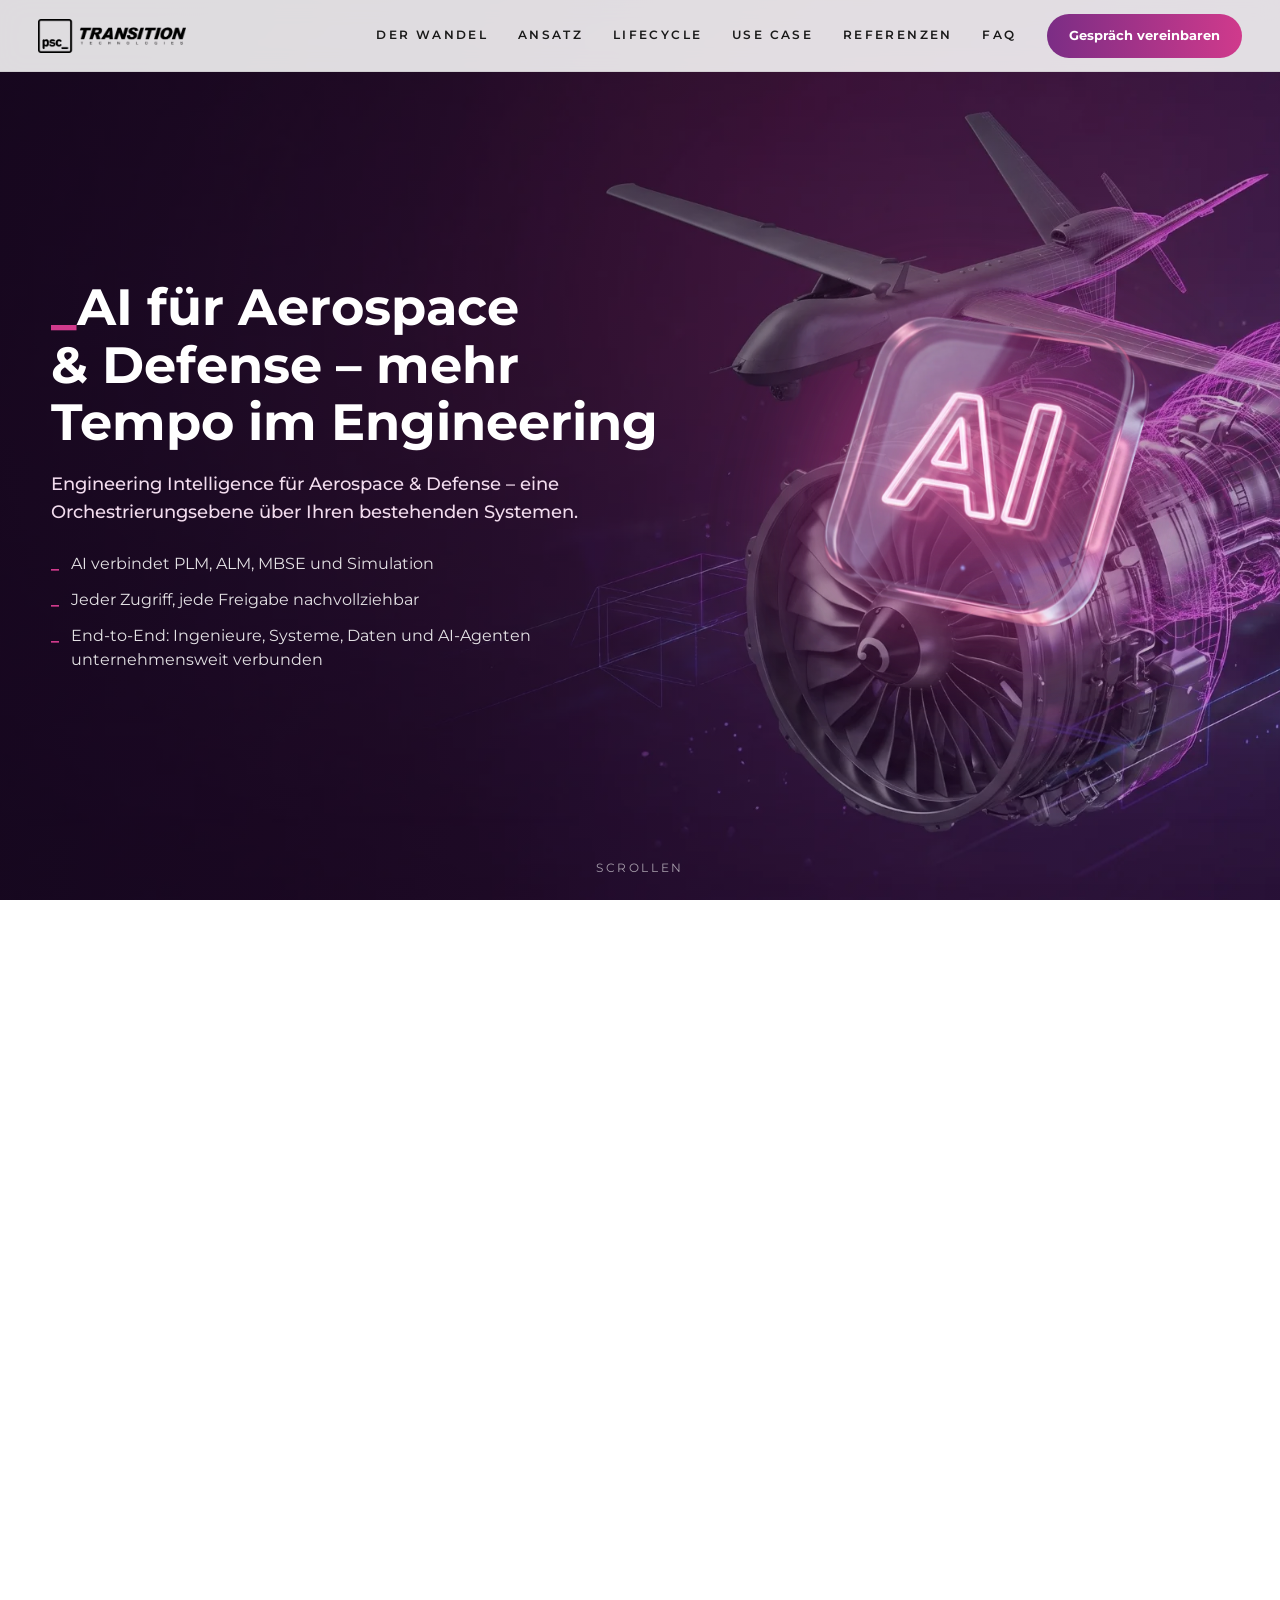
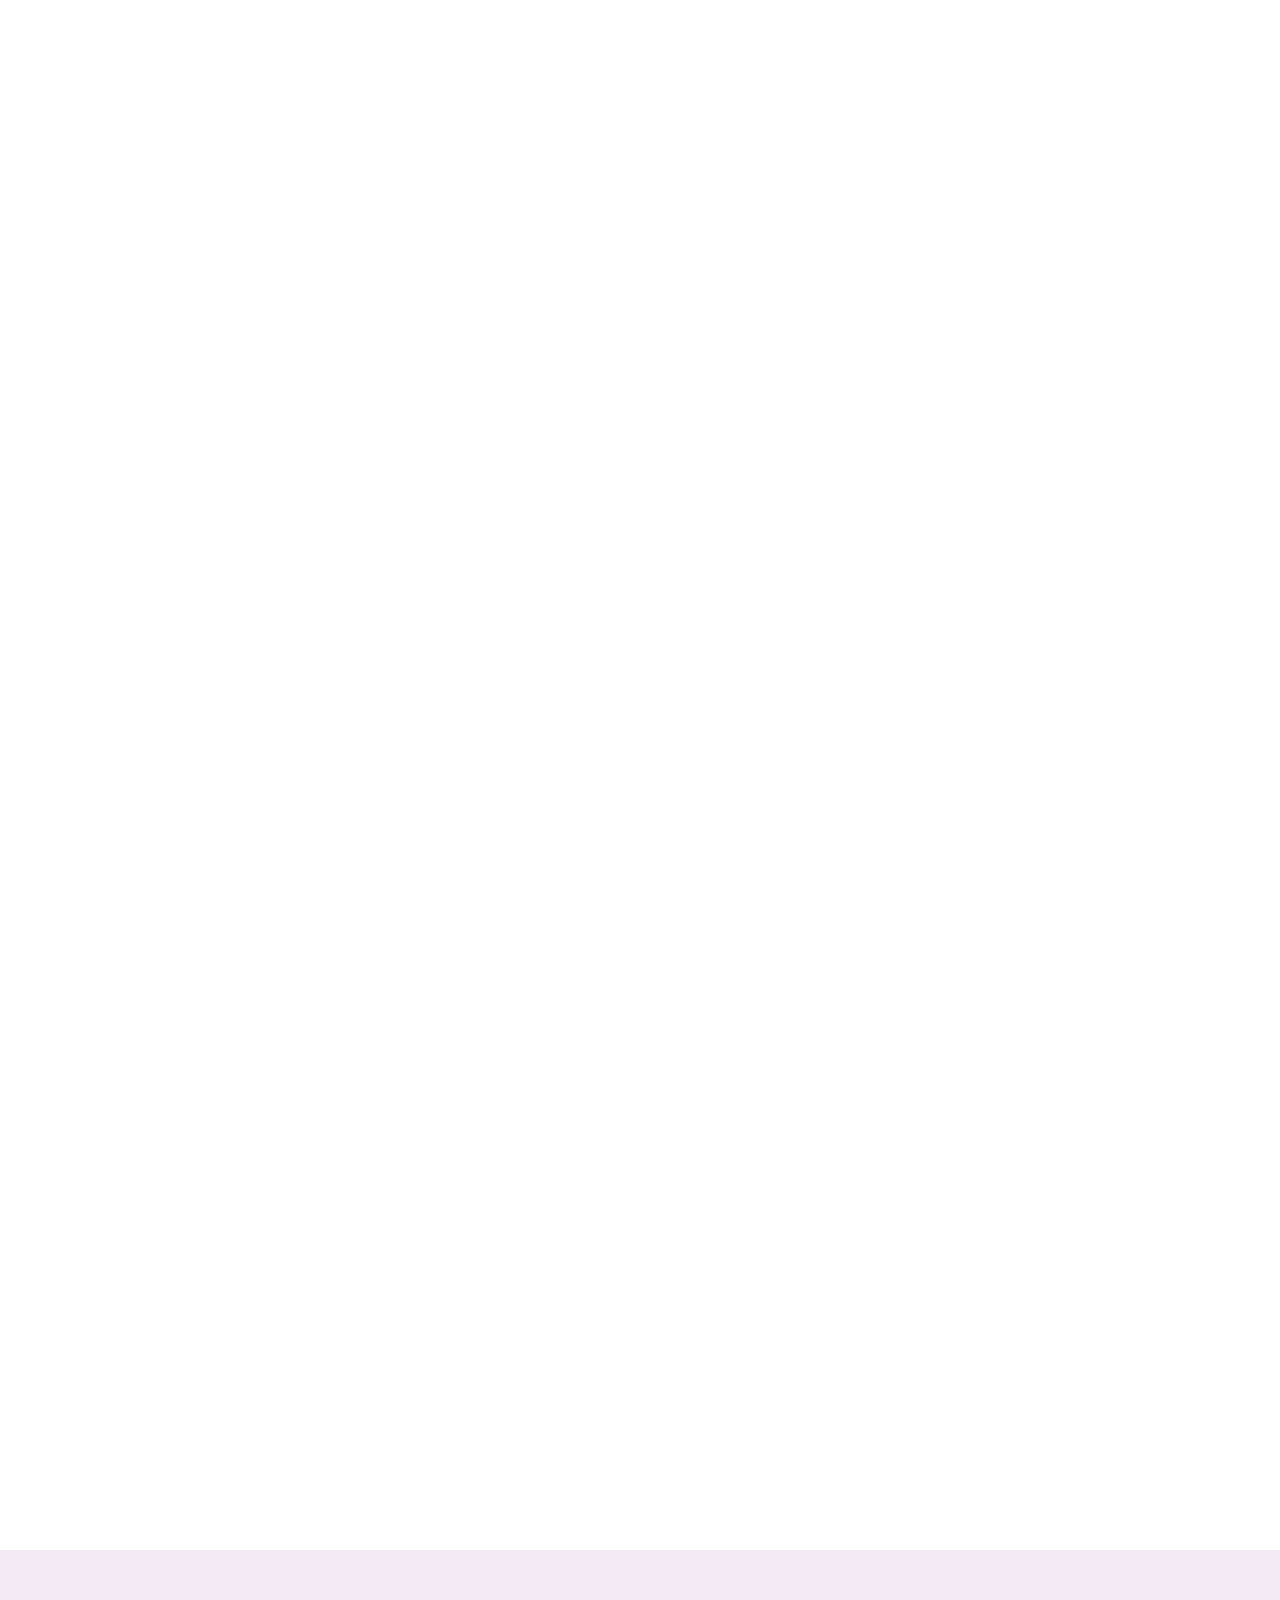
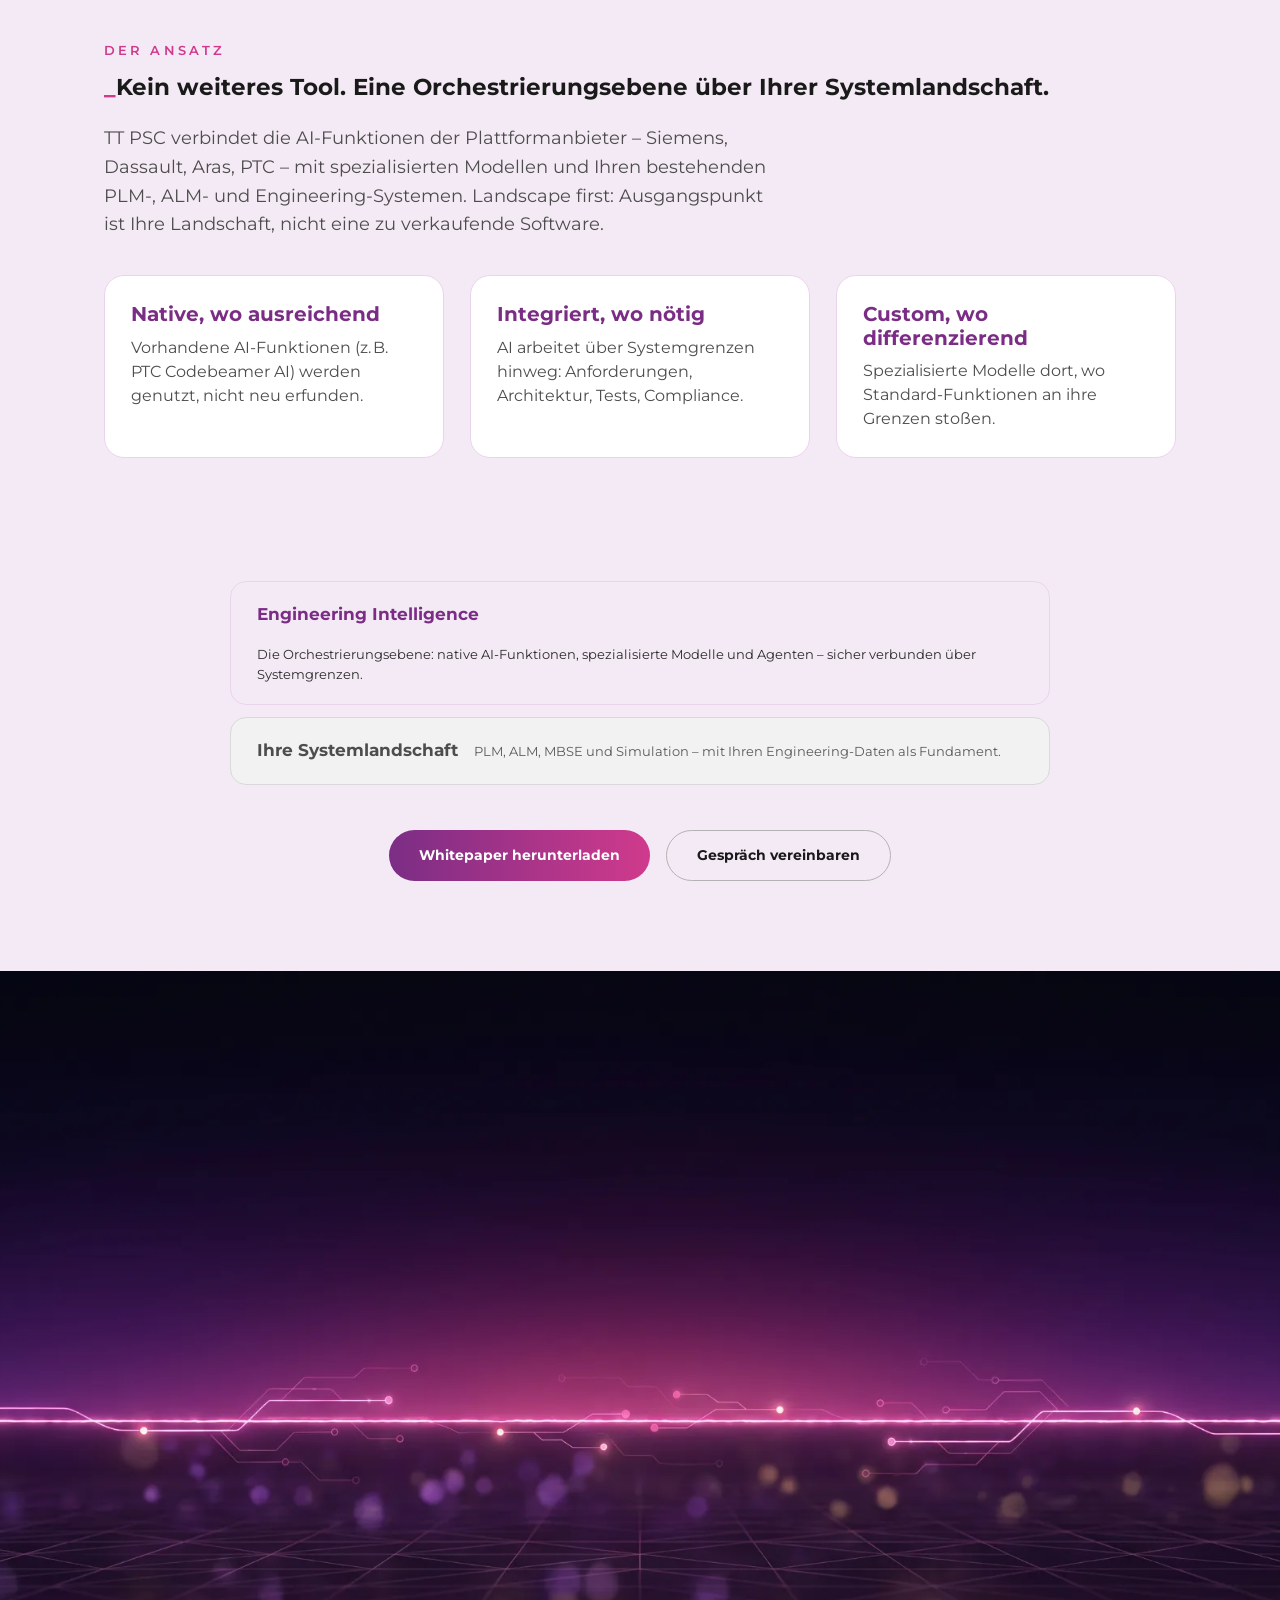
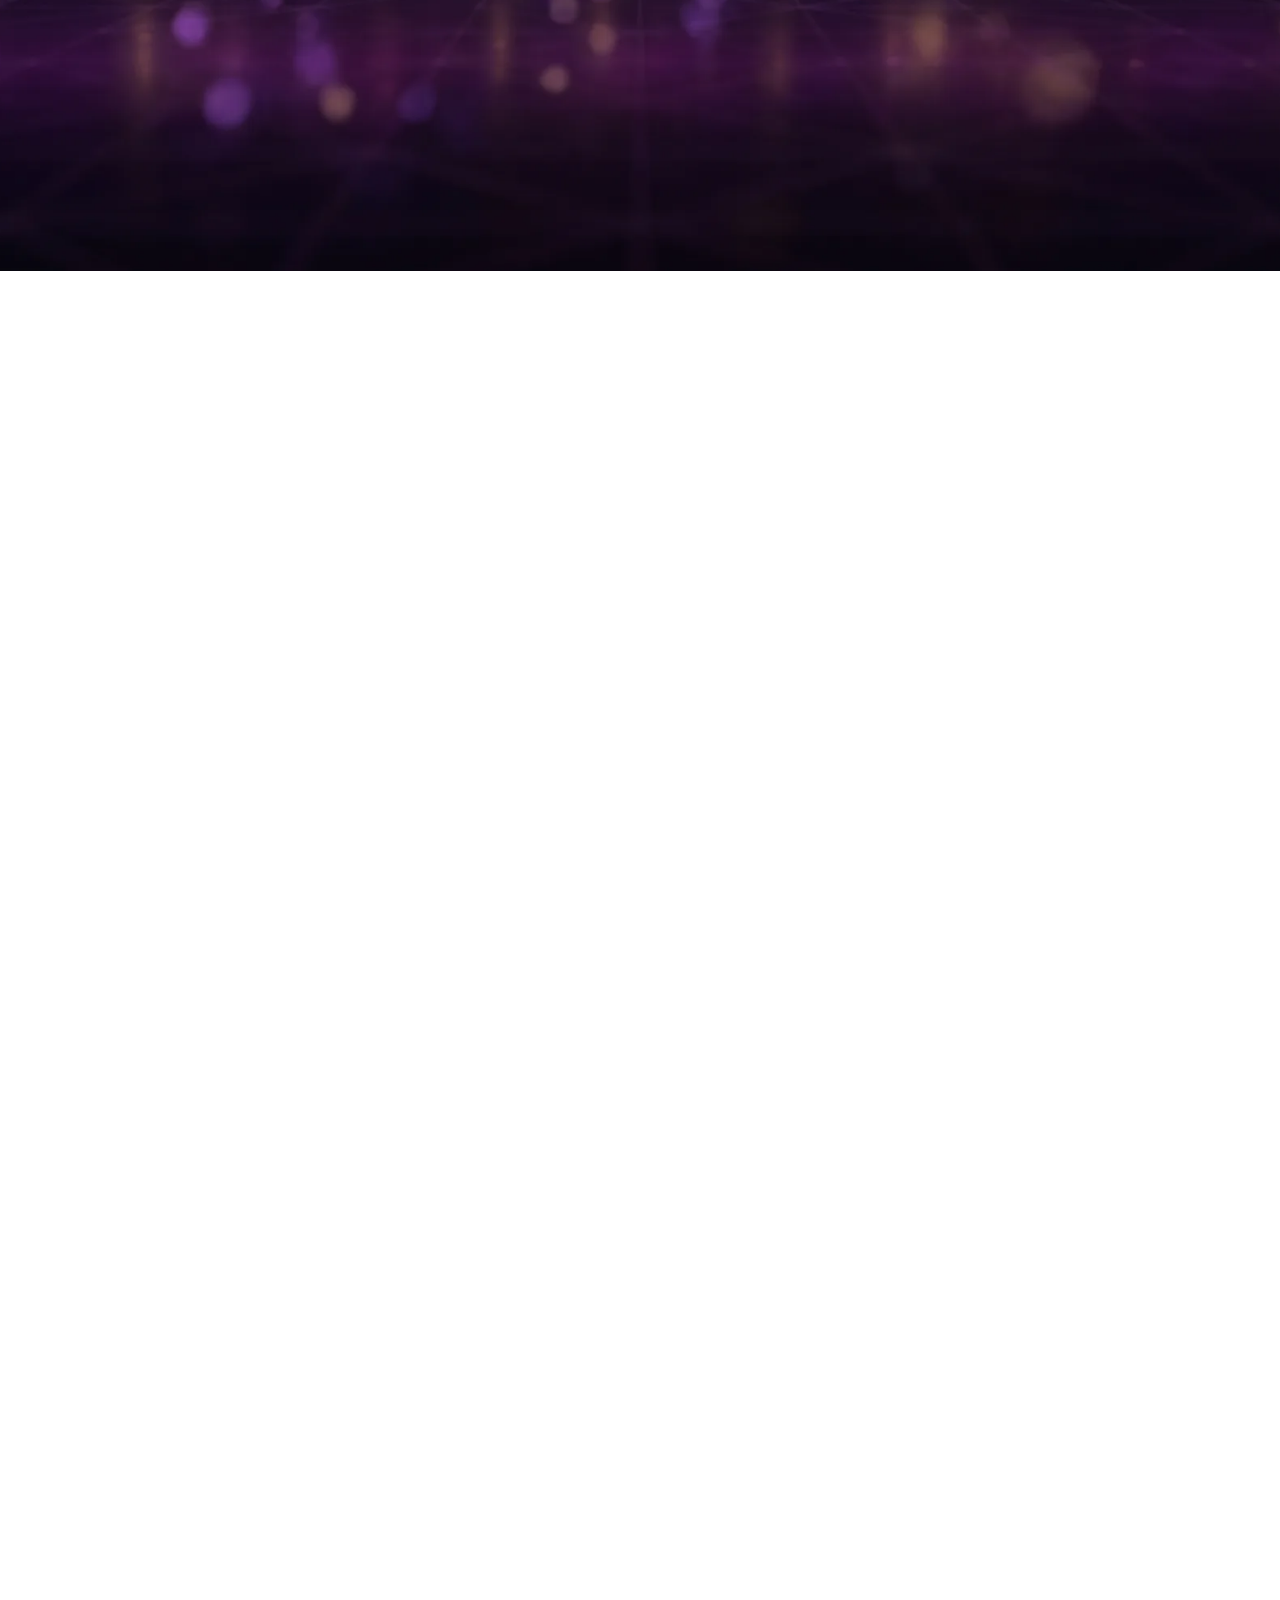
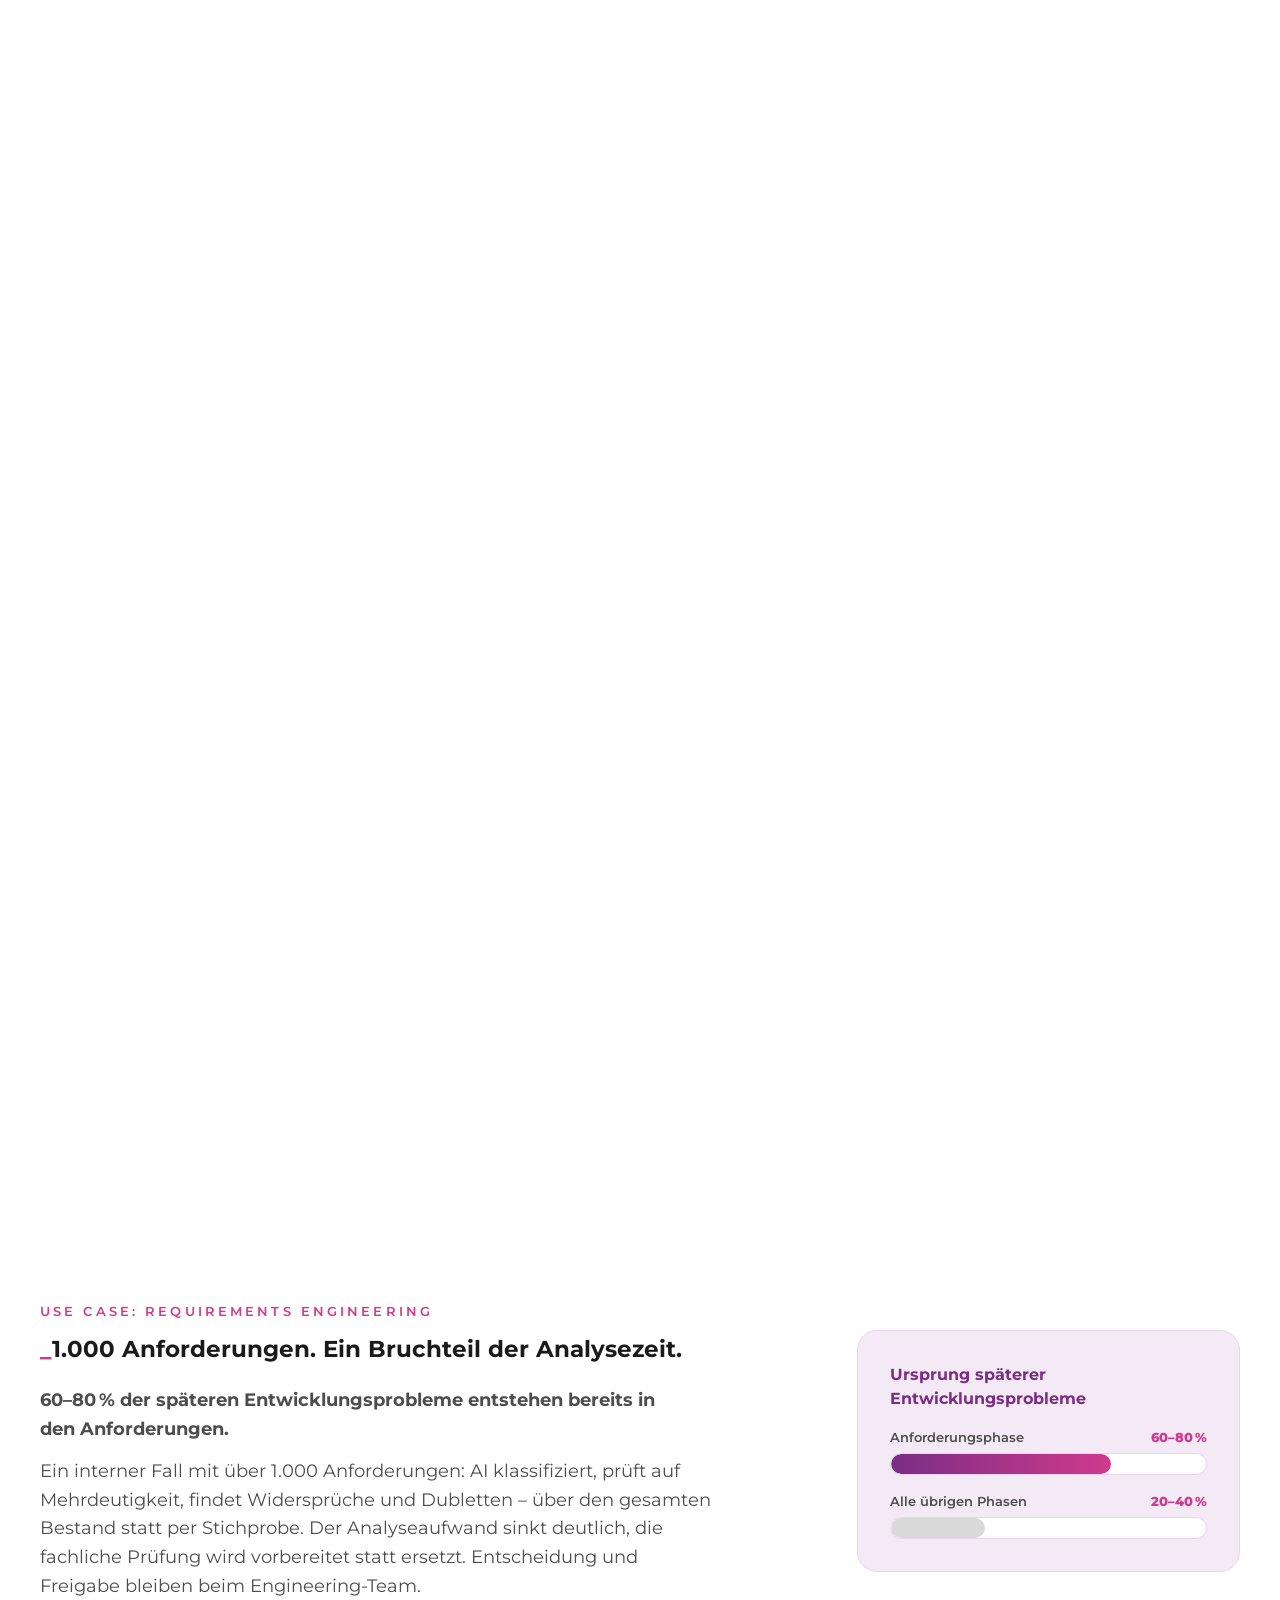
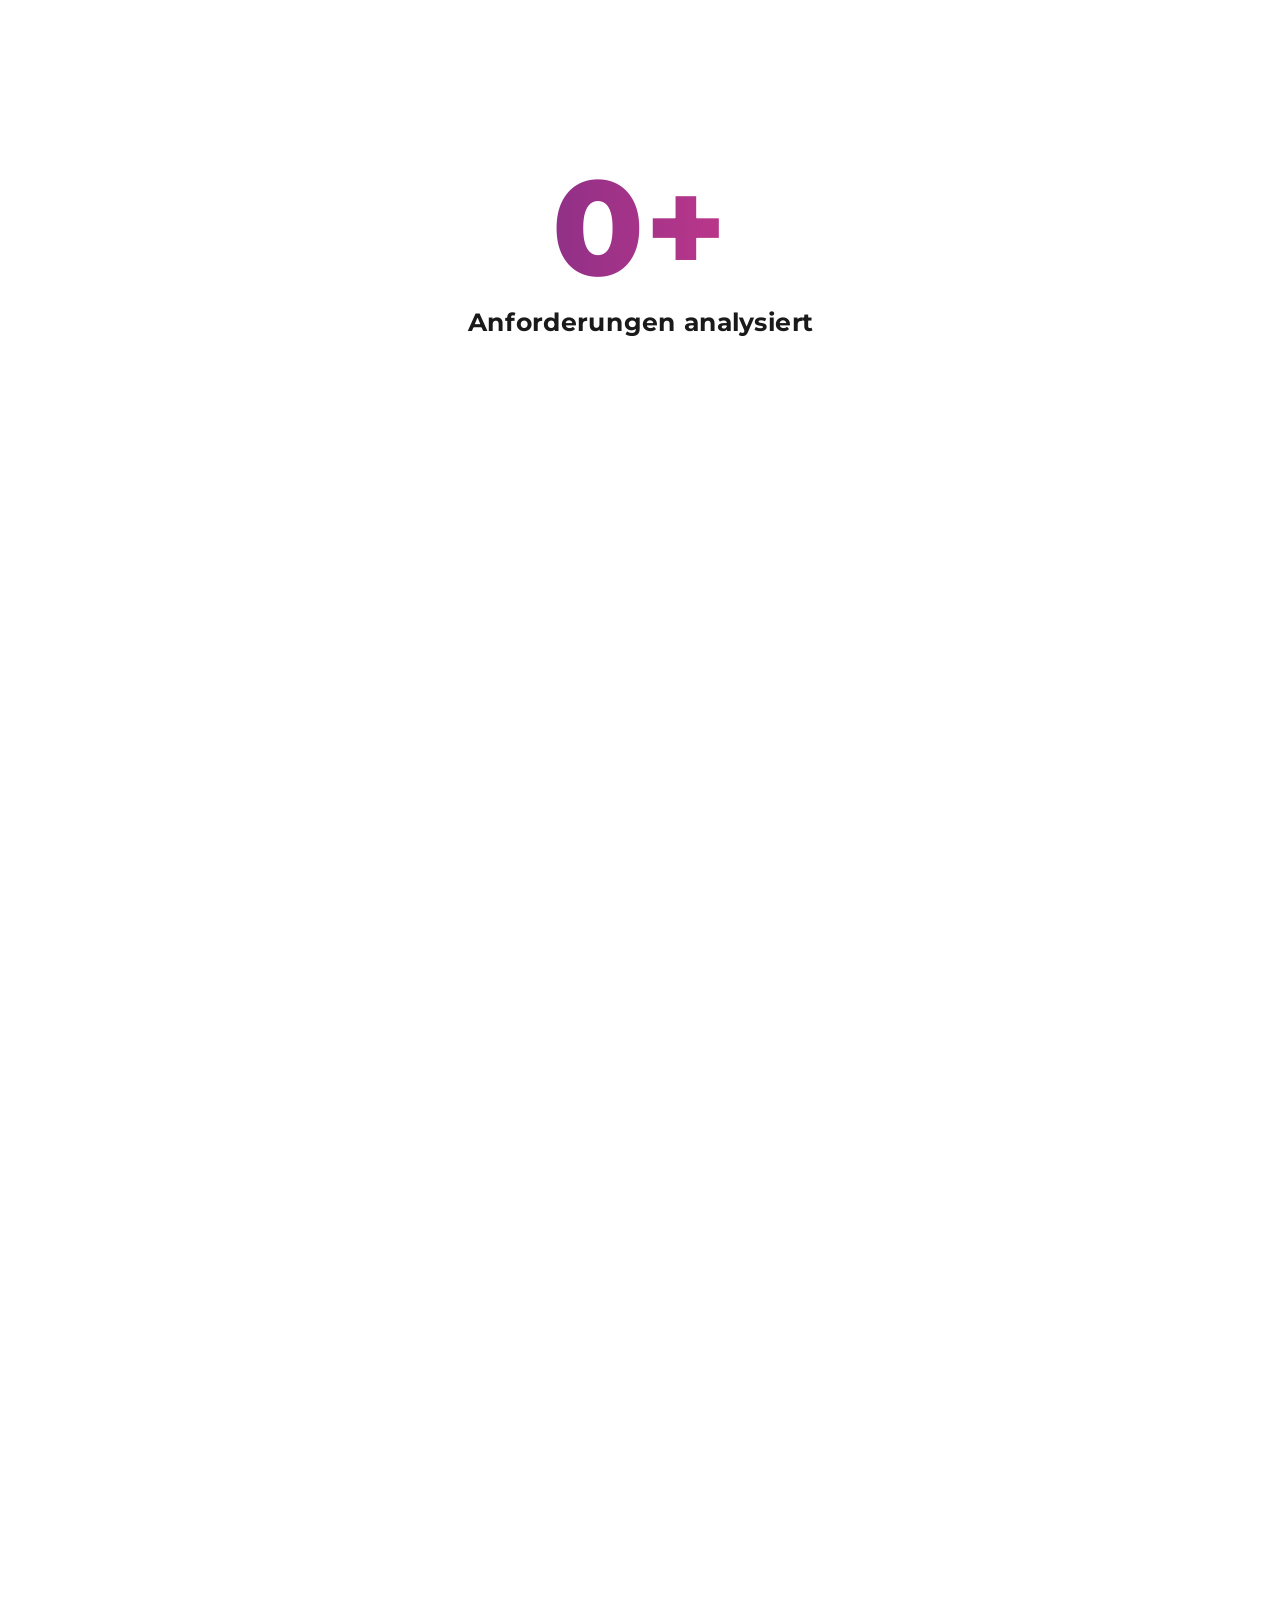
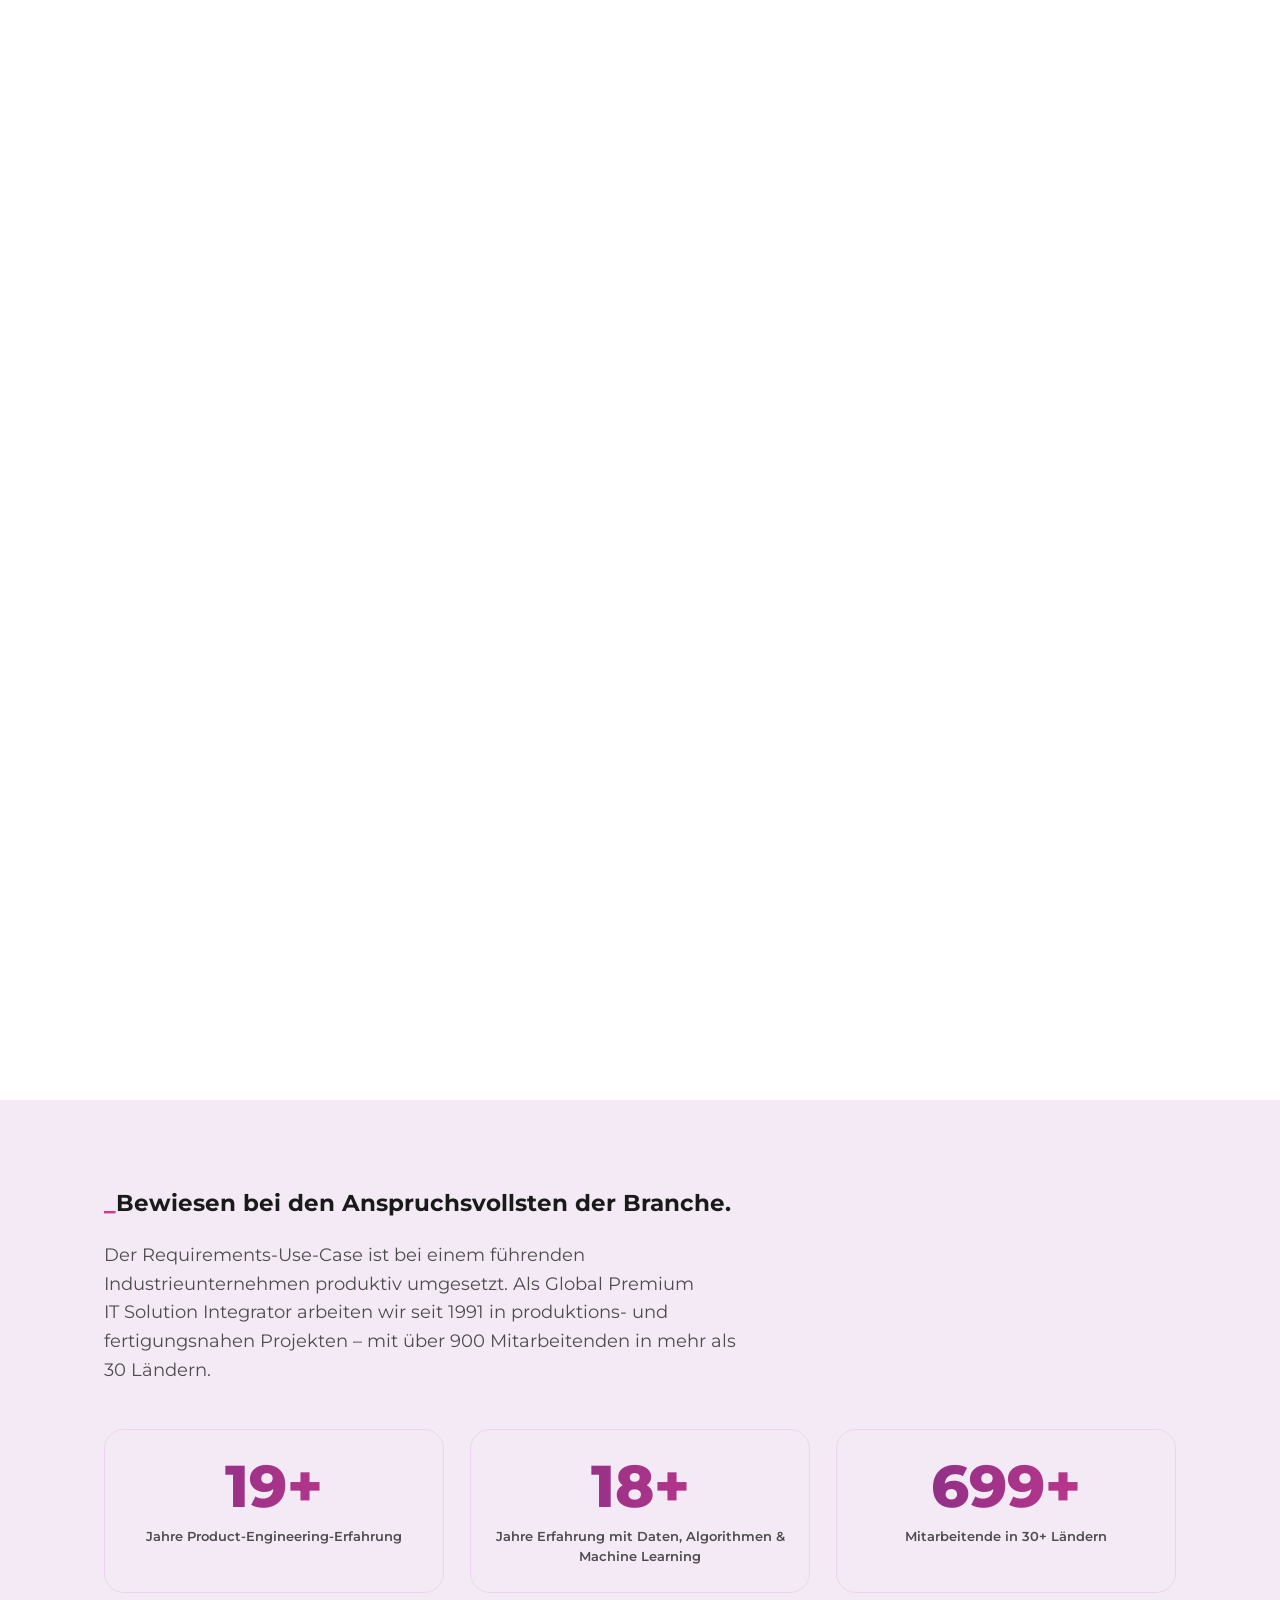
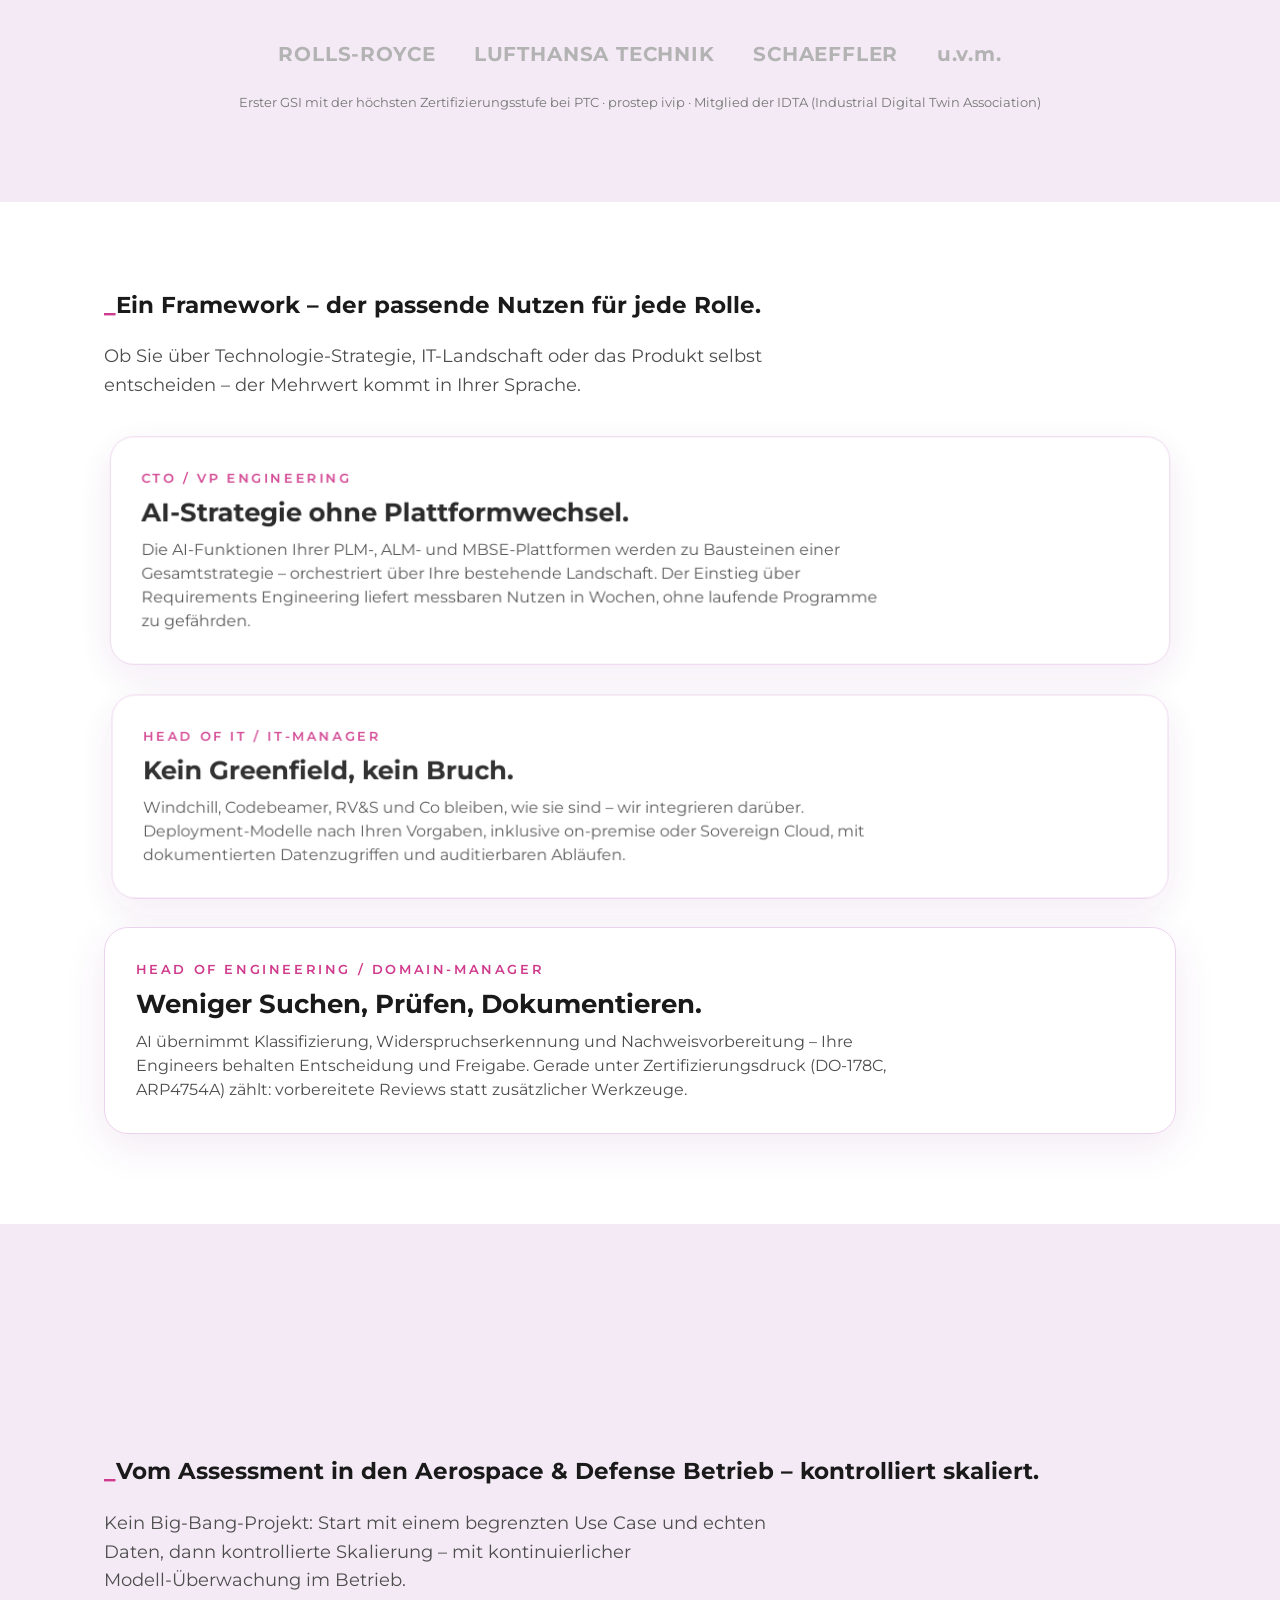
==== index.html @ 9cabf484 "Go-live-Vorbereitung: Rechtstexte, Security-Header, SEO-Meta - Impressum und Datenschutzerklaerung e" ====
<!DOCTYPE html>
<html lang="de">
<head>
<meta charset="UTF-8">
<meta name="viewport" content="width=device-width, initial-scale=1.0">
<link rel="preload" href="assets/hero-bg.webp" as="image" fetchpriority="high">
<link rel="icon" type="image/svg+xml" href="assets/favicon.svg">
<meta property="og:type" content="website">
<meta property="og:title" content="TT PSC — AI in der Produktentwicklung: Aerospace &amp; Defense">
<meta property="og:description" content="AI für Aerospace &amp; Defense – mehr Tempo im Engineering. Eine Orchestrierungsebene über PLM, ALM, MBSE und Simulation – nachvollziehbar, auditierbar, ohne Plattformwechsel.">
<meta property="og:image" content="https://ai-aerospace.teammt.de/assets/hero-bg.webp">
<meta property="og:image:alt" content="AI für Aerospace &amp; Defense – Engineering Intelligence von TT PSC">
<meta property="og:url" content="https://ai-aerospace.teammt.de/">
<meta property="og:site_name" content="TT PSC — Engineering Intelligence">
<meta property="og:locale" content="de_DE">
<meta name="twitter:card" content="summary_large_image">
<meta name="twitter:image" content="https://ai-aerospace.teammt.de/assets/hero-bg.webp">
<title>TT PSC — AI in der Produktentwicklung: Aerospace &amp; Defense</title>
<link rel="canonical" href="https://ai-aerospace.teammt.de/">
<meta name="robots" content="index, follow, max-image-preview:large, max-snippet:-1">
<meta name="theme-color" content="#7B2D85">
<meta name="author" content="Transition Technologies PSC Germany GmbH">
<meta name="description" content="Ihre Plattformen haben AI. Ihr Entwicklungsprozess noch nicht. TT PSC verbindet native AI-Funktionen, spezialisierte Modelle und Ihre bestehenden PLM-, ALM- und Engineering-Systeme zu einem sicheren, nachvollziehbaren Entwicklungsprozess – ohne Plattformwechsel.">
<link rel="preload" href="_ds/tt-psc-design-system-732e489f-d70c-4ef9-aea7-15bab71294e5/assets/fonts/Montserrat-Regular.ttf" as="font" type="font/ttf" crossorigin>
<link rel="preload" href="_ds/tt-psc-design-system-732e489f-d70c-4ef9-aea7-15bab71294e5/assets/fonts/Montserrat-SemiBold.ttf" as="font" type="font/ttf" crossorigin>
<link rel="preload" href="_ds/tt-psc-design-system-732e489f-d70c-4ef9-aea7-15bab71294e5/assets/fonts/Montserrat-Bold.ttf" as="font" type="font/ttf" crossorigin>
<link rel="stylesheet" href="_ds/tt-psc-design-system-732e489f-d70c-4ef9-aea7-15bab71294e5/tokens/fonts.css">
<link rel="stylesheet" href="_ds/tt-psc-design-system-732e489f-d70c-4ef9-aea7-15bab71294e5/tokens/colors.css">
<link rel="stylesheet" href="_ds/tt-psc-design-system-732e489f-d70c-4ef9-aea7-15bab71294e5/tokens/typography.css">
<link rel="stylesheet" href="_ds/tt-psc-design-system-732e489f-d70c-4ef9-aea7-15bab71294e5/tokens/spacing.css">
<link rel="stylesheet" href="css/landing.css">
<script type="application/ld+json">
{"@context":"https://schema.org","@type":"FAQPage","mainEntity":[
{"@type":"Question","name":"Funktioniert Engineering Intelligence auch in gewachsenen A&D-Systemlandschaften mit Windchill, Codebeamer, Teamcenter, DOORS oder RV&S parallel?","acceptedAnswer":{"@type":"Answer","text":"Ja – genau dafür ist der Ansatz gebaut. Landscape first: Wir starten bei Ihrer vorhandenen Landschaft, ohne neuen PLM-Backbone."}},
{"@type":"Question","name":"Wie werden Exportkontrolle, ITAR und Classified Data behandelt?","acceptedAnswer":{"@type":"Answer","text":"Über kontrollierte Deployment-Modelle: On-Premise, Sovereign/Government Cloud und dokumentierte Datenzugriffe – ohne Nutzung öffentlicher LLMs."}},
{"@type":"Question","name":"Ist AI in zertifizierungsrelevanten Prozessen nach DO-178C, ARP4754A oder MIL-STD zulässig?","acceptedAnswer":{"@type":"Answer","text":"AI schlägt vor, erkennt Risiken und bereitet Reviews und Testfälle vor – Freigaben und Verantwortung bleiben beim Engineer, jeder Schritt ist auditierbar."}},
{"@type":"Question","name":"Wir haben bereits Teamcenter Copilot, Codebeamer AI oder 3DEXPERIENCE im Haus – wozu noch TT PSC?","acceptedAnswer":{"@type":"Answer","text":"Diese Funktionen sind wertvolle Bausteine, wirken aber primär innerhalb der jeweiligen Plattform. Wir verbinden sie über Systemgrenzen hinweg zu einem durchgängigen Prozess."}},
{"@type":"Question","name":"Womit starten A&D-Unternehmen typischerweise?","acceptedAnswer":{"@type":"Answer","text":"Mit Requirements Engineering – z. B. der Analyse großer Anforderungsbestände (1.000+) auf Widersprüche, Mehrdeutigkeiten und Lücken, inklusive Vorbereitung von Traceability und Testfällen nach DO-178C-Logik."}},
{"@type":"Question","name":"Ersetzt AI unsere Systems Engineers und Requirements Engineers?","acceptedAnswer":{"@type":"Answer","text":"Nein – in sicherheitskritischer Entwicklung bleibt jede Freigabe beim verantwortlichen Engineer. AI übernimmt Suchen, Prüfen, Verlinken und Dokumentieren – das ist auch Voraussetzung für Auditierbarkeit."}}]}
</script>
</head>
<body>
<header class="site-header">
<div class="inner">
<a class="logo" href="#hero" aria-label="TT PSC – Startseite"><img src="assets/ttpsc-logo-black.webp" alt="TT PSC – Transition Technologies"></a>
<nav class="site-nav" aria-label="Hauptnavigation">
<a href="#wandel">Der Wandel</a>
<a href="#framework">Ansatz</a>
<a href="#lifecycle">Lifecycle</a>
<a href="#usecase">Use Case</a>
<a href="#proof">Referenzen</a>
<a href="#faq">FAQ</a>
</nav>
<a class="pill pill-a" href="#kontakt" data-cursor="Termin">Gespräch vereinbaren</a>
</div>
</header>
<button class="skip-intro" type="button">Intro überspringen</button>

<div class="hero-wrap" id="hero" data-screen-label="S1 Hero">
<section class="hero-stage" aria-label="Hero">
<div class="hero-bg"></div>
<div class="hero-inner">
<div class="hero-copy">
<h1 class="hero-in"><span class="usc">_</span>AI für Aerospace &amp; Defense – mehr Tempo im Engineering</h1>
<p class="sub hero-in">Engineering Intelligence für Aerospace &amp; Defense – eine Orchestrierungsebene über Ihren bestehenden Systemen.</p>
<ul class="hero-points">
<li class="hero-in">AI verbindet PLM, ALM, MBSE und Simulation</li>
<li class="hero-in">Jeder Zugriff, jede Freigabe nachvollziehbar</li>
<li class="hero-in">End-to-End: Ingenieure, Systeme, Daten und AI-Agenten unternehmensweit verbunden</li>
</ul>
</div>
<div class="hero-badge-zone"><div class="hero-badge"><img src="assets/ai-badge.webp" alt="KI-Badge des TT PSC KI Frameworks"></div></div>
</div>
<div class="hero-scrollhint">Scrollen</div>
</section>
</div>

<div class="s2-wrap" id="wandel" data-screen-label="S2 Der Wandel">
<section class="s2-stage" aria-label="Der Wandel">
<div class="wrap" data-scrub-inner>
<div class="s2-head">
<h2 data-reveal><span class="usc">_</span>Aerospace &amp; Defense: Intelligente Tools brauchen einen intelligenten Gesamtprozess.</h2>
<p class="lead" data-reveal data-reveal-delay="120">Produkte in Aerospace &amp; Defense arbeiten an der Komplexitätsgrenze – und jede Plattform bekommt eigene AI-Funktionen. Was fehlt, ist nicht mehr AI in einzelnen Tools, sondern ein Prozess, in dem diese Fähigkeiten über Systemgrenzen hinweg zusammenwirken.</p>
</div>
<div class="s2-cols">
<div class="s2-col">
<h3 class="s2-colhead today">Heute</h3>
<div class="s2-cell prob"><strong>Komplexitätsgrenze</strong> Millionen Anforderungen, Software-Artefakte und Compliance-Nachweise – verteilt über Dutzende Systeme.</div>
<div class="s2-cell prob"><strong>Das AI-Paradox</strong> Jede Plattform bekommt eigene AI-Funktionen: Die Tools werden intelligenter, der Gesamtprozess nicht.</div>
<div class="s2-cell prob"><strong>Fachkräftemangel</strong> Pensionierungswellen – Expertenwissen verschwindet aus der Organisation.</div>
<div class="s2-cell prob"><strong>Zertifizierungsdruck</strong> DO-178C, ARP4754A, MIL-STD: Jede Änderung erzeugt Nachweisaufwand.</div>
</div>
<div class="s2-col">
<h3 class="s2-colhead after">Engineering mit AI</h3>
<div class="s2-cell sol"><strong>Eine Orchestrierungsebene</strong> Über PLM, ALM, MBSE, Simulation und Dokumentation – kein weiteres Tool.</div>
<div class="s2-cell sol"><strong>AI über Systemgrenzen</strong> Anforderungen ↔ Architektur ↔ Tests ↔ Compliance – durchgängig verbunden.</div>
<div class="s2-cell sol"><strong>Governed AI</strong> Jeder Datenzugriff, jede Modellversion, jede Freigabe nachvollziehbar.</div>
<div class="s2-cell sol"><strong>Engineers entscheiden</strong> AI bereitet vor, prüft, verlinkt und dokumentiert.</div>
</div>
</div>
<div class="s2-bannerwrap"><div class="s2-banner">AI für die gesamte Engineering-Landschaft in Aerospace &amp; Defense. Nicht nur für eine einzelne Plattform.</div></div>
</div>
</section>
</div>

<section class="sec sec-tint" id="framework" data-screen-label="S3 Framework">
<div class="wrap">
<p class="kicker" data-reveal>Der Ansatz</p>
<h2 data-reveal><span class="usc">_</span>Kein weiteres Tool. Eine Orchestrierungsebene über Ihrer Systemlandschaft.</h2>
<p class="lead" data-reveal data-reveal-delay="120">TT PSC verbindet die AI-Funktionen der Plattformanbieter – Siemens, Dassault, Aras, PTC – mit spezialisierten Modellen und Ihren bestehenden PLM-, ALM- und Engineering-Systemen. Landscape first: Ausgangspunkt ist Ihre Landschaft, nicht eine zu verkaufende Software.</p>
<div class="principles">
<div class="p-card" data-reveal data-reveal-delay="120"><h3>Native, wo ausreichend</h3><p>Vorhandene AI-Funktionen (z. B. PTC Codebeamer AI) werden genutzt, nicht neu erfunden.</p></div>
<div class="p-card" data-reveal data-reveal-delay="240"><h3>Integriert, wo nötig</h3><p>AI arbeitet über Systemgrenzen hinweg: Anforderungen, Architektur, Tests, Compliance.</p></div>
<div class="p-card" data-reveal data-reveal-delay="360"><h3>Custom, wo differenzierend</h3><p>Spezialisierte Modelle dort, wo Standard-Funktionen an ihre Grenzen stoßen.</p></div>
</div>
<div class="arch">
<div class="arch-layer arch-1" data-reveal data-reveal-delay="300"><strong>Human Experts</strong><span>Engineers prüfen, entscheiden und geben frei – jede Freigabe bleibt beim Menschen.</span></div>
<div class="arch-layer arch-2" data-reveal data-reveal-delay="150"><strong>Engineering Intelligence</strong><span>Die Orchestrierungsebene: native AI-Funktionen, spezialisierte Modelle und Agenten – sicher verbunden über Systemgrenzen.</span></div>
<div class="arch-layer arch-3" data-reveal><strong>Ihre Systemlandschaft</strong><span>PLM, ALM, MBSE und Simulation – mit Ihren Engineering-Daten als Fundament.</span></div>
</div>
<div class="s3-cta" data-reveal><a class="pill pill-a" href="#kontakt" data-cursor="Download">Whitepaper herunterladen</a><a class="pill pill-b" href="#kontakt" data-cursor="Termin">Gespräch vereinbaren</a></div>
</div>
</section>

<div class="s4-wrap" id="lifecycle" data-screen-label="S4 Lebenszyklus">
<section class="s4-stage" aria-label="Der Lebenszyklus im Detail">
<div class="s4-intro" data-scrub-inner>
<div class="s4-intro-box">
<h2 data-reveal><span class="usc">_</span>Ein AI-gestützter Digital Thread über den gesamten Lebenszyklus.</h2>
<p class="lead" data-reveal data-reveal-delay="120">Von Requirements über Systems Engineering, Design und Simulation bis Manufacturing und Service: AI wirkt in jeder Phase. Links bleibt der Mensch in der Entscheidung, rechts bleibt Ihre bestehende Systemlandschaft angebunden.</p>
</div>
</div>
<div class="s4-track" data-scrub-inner>
<div class="scene scene-humans">
<div class="scene-grid">
<div class="scene-img"><img src="assets/human-experts.webp" alt="Human Experts – Illustration eines Menschen, umgeben von Strategie-, Urteils-, Ideen-, Herz- und Schutz-Symbolen"></div>
<div>
<h3>Menschliche Experten</h3>
<p class="scenesub">Jede Freigabe bleibt beim Menschen.</p>
<ul class="s4-list">
<li>Entscheidungen und Freigaben bleiben beim Engineer</li>
<li>AI bereitet vor, prüft, verlinkt, dokumentiert</li>
<li>Weniger Such-, Prüf- und Dokumentationsaufwand</li>
<li>Fachliche Verantwortung bleibt unverändert</li>
<li>Auditierbare Entscheidungswege</li>
</ul>
</div>
</div>
</div>
<div class="scene scene-circle">
<div class="scene-grid" style="grid-template-columns:1fr;justify-items:center;text-align:center">
<div class="scenehead">
<h3>AI integriert in den Produktlebenszyklus</h3>
<p class="scenesub">Angetrieben von Produktdaten – befeuert durch AI.</p>
</div>
<div class="s4-circle">
<img src="assets/lifecycle-kreis.webp" alt="Lifecycle-Kreis mit sechs Phasen und KI-Gehirn im Zentrum">
<span class="phase-chip" style="--a:0deg">Requirements</span>
<span class="phase-chip" style="--a:60deg">Systems Engineering</span>
<span class="phase-chip" style="--a:120deg">Design</span>
<span class="phase-chip" style="--a:180deg">Simulation</span>
<span class="phase-chip" style="--a:240deg">Fertigung</span>
<span class="phase-chip" style="--a:300deg">Service</span>
<span class="dock dock-tl"><b>Requirements:</b> Qualitätsbewertung, Widerspruchserkennung, Klassifizierung</span>
<span class="dock dock-tr"><b>Systems Engineering:</b> Impact-Analysen, Traceability-Vorschläge</span>
<span class="dock dock-ml"><b>Design:</b> Wissenszugriff, semantische Suche über Bestandsdaten</span>
<span class="dock dock-mr"><b>Simulation &amp; Test:</b> Testfall-Vorbereitung, Abdeckungslücken erkennen</span>
<span class="dock dock-bl"><b>Fertigung:</b> Work Instructions, Klassifizierung</span>
<span class="dock dock-br"><b>Service &amp; MRO:</b> Wissensassistenten auf realen Engineering-Daten</span>
</div>
</div>
</div>
<div class="scene scene-eco">
<div class="scene-grid">
<div>
<h3>Vernetztes Ökosystem</h3>
<p class="scenesub">Die Orchestrierungsebene: native AI-Funktionen, spezialisierte Modelle und Ihre Systeme – sicher verbunden über Systemgrenzen.</p>
<div class="eco-chips">
<span>Native AI-Funktionen</span><span>Spezialisierte Modelle</span><span>PLM</span><span>ALM</span><span>MBSE</span><span>Simulation</span>
</div>
</div>
<div class="scene-img"><img src="assets/ecosystem.webp" alt="Vernetztes Ökosystem – sechs verbundene Kacheln mit Symbolen für Sicherheit, Anforderungen, Daten und Systeme"></div>
</div>
</div>
</div>
<div class="s4-final" data-scrub-inner><p>Der Wert entsteht nicht in einer Phase – sondern in den Verbindungen dazwischen.</p></div>
</section>
</div>

<div id="usecase" data-screen-label="S5 Use Case">
<div class="s5-head wrap">
<div class="s5-headgrid">
<div class="s5-headcopy">
<p class="kicker" data-reveal>Use Case: Requirements Engineering</p>
<h2 data-reveal><span class="usc">_</span>1.000 Anforderungen. Ein Bruchteil der Analysezeit.</h2>
<p class="lead" data-reveal data-reveal-delay="120"><strong>60–80 % der späteren Entwicklungsprobleme entstehen bereits in den Anforderungen.</strong></p>
<p class="lead" data-reveal data-reveal-delay="240" style="margin-top:14px">Ein interner Fall mit über 1.000 Anforderungen: AI klassifiziert, prüft auf Mehrdeutigkeit, findet Widersprüche und Dubletten – über den gesamten Bestand statt per Stichprobe. Der Analyseaufwand sinkt deutlich, die fachliche Prüfung wird vorbereitet statt ersetzt. Entscheidung und Freigabe bleiben beim Engineering-Team.</p>
</div>
<div class="s5-chart" data-reveal data-reveal-delay="200">
<p class="chart-title">Ursprung späterer Entwicklungsprobleme</p>
<div class="ucbar"><div class="lblrow"><span>Anforderungsphase</span><span class="bval">60–80 %</span></div><div class="btrack"><div class="fill" data-w="70%"></div></div></div>
<div class="ucbar"><div class="lblrow"><span>Alle übrigen Phasen</span><span class="bval">20–40 %</span></div><div class="btrack"><div class="fill f2" data-w="30%"></div></div></div>
</div>
</div>
</div>
<div class="s5-wrap">
<section class="s5-stage" aria-label="Vorher / Nachher" data-scrub-inner>
<div class="s5-grid">
<div class="uc-box before">
<h3>Vorher – manuell</h3>
<ol>
<li>Anforderungen aus Dokumenten und Systemen zusammentragen</li>
<li>Manuelles Lesen, Klassifizieren und Bewerten</li>
<li>Widersprüche und Dubletten per Stichprobe suchen</li>
<li>Review-Schleifen über Teams und Tools hinweg</li>
<li>Nachweise manuell dokumentieren</li>
</ol>
</div>
<div class="kpi"><div class="num">1.000+</div><div class="lbl">Anforderungen analysiert</div></div>
<div class="uc-box after">
<h3>Nachher – AI-gestützt</h3>
<ol>
<li>AI klassifiziert und bewertet Qualität – Mehrdeutigkeit, Vollständigkeit</li>
<li>AI findet Widersprüche und Dubletten über den gesamten Bestand</li>
<li>AI bereitet die fachliche Prüfung vor – verlinkt und dokumentiert</li>
<li>Engineering-Team prüft, entscheidet und gibt frei</li>
</ol>
</div>
</div>
<div class="s5-data"><p>Aus dem internen Fall: 1.000+ Anforderungen analysiert · bis zu 70 % weniger manueller Review-Aufwand · 100 % der Freigaben beim Menschen.</p></div>
</section>
</div>
</div>

<section class="sec sec-tint" id="proof" data-screen-label="S6 Proof und Trust">
<div class="wrap">
<h2 data-reveal><span class="usc">_</span>Bewiesen bei den Anspruchsvollsten der Branche.</h2>
<p class="lead" data-reveal data-reveal-delay="120">Der Requirements-Use-Case ist bei einem führenden Industrieunternehmen produktiv umgesetzt. Als Global Premium IT Solution Integrator arbeiten wir seit 1991 in produktions- und fertigungsnahen Projekten – mit über 900 Mitarbeitenden in mehr als 30 Ländern.</p>
<div class="counters">
<div class="counter" data-reveal data-reveal-delay="120"><div class="val" data-count="20" data-start="0">20+</div><div class="cap">Jahre Product-Engineering-Erfahrung</div></div>
<div class="counter" data-reveal data-reveal-delay="240"><div class="val" data-count="20" data-start="150">20+</div><div class="cap">Jahre Erfahrung mit Daten, Algorithmen &amp; Machine Learning</div></div>
<div class="counter" data-reveal data-reveal-delay="360"><div class="val" data-count="900" data-start="300">900+</div><div class="cap">Mitarbeitende in 30+ Ländern</div></div>
</div>
<div class="logo-row" data-reveal><span>ROLLS-ROYCE</span><span>LUFTHANSA TECHNIK</span><span>SCHAEFFLER</span><span>u.v.m.</span></div>
<p class="assoc" data-reveal data-reveal-delay="120">Erster GSI mit der höchsten Zertifizierungsstufe bei PTC · prostep ivip · Mitglied der IDTA (Industrial Digital Twin Association)</p>
</div>
</section>

<section class="sec" id="rollen" data-screen-label="S7 Nutzen nach Rolle">
<div class="wrap">
<h2 data-reveal><span class="usc">_</span>Ein Framework – der passende Nutzen für jede Rolle.</h2>
<p class="lead" data-reveal data-reveal-delay="120">Ob Sie über Technologie-Strategie, IT-Landschaft oder das Produkt selbst entscheiden – der Mehrwert kommt in Ihrer Sprache.</p>
<div class="role-stack">
<article class="role-card" data-reveal>
<p class="role">CTO / VP Engineering</p>
<h3>AI-Strategie ohne Plattformwechsel.</h3>
<p>Die AI-Funktionen Ihrer PLM-, ALM- und MBSE-Plattformen werden zu Bausteinen einer Gesamtstrategie – orchestriert über Ihre bestehende Landschaft. Der Einstieg über Requirements Engineering liefert messbaren Nutzen in Wochen, ohne laufende Programme zu gefährden.</p>
</article>
<article class="role-card" data-reveal>
<p class="role">Head of IT / IT-Manager</p>
<h3>Kein Greenfield, kein Bruch.</h3>
<p>Windchill, Codebeamer, RV&amp;S und Co bleiben, wie sie sind – wir integrieren darüber. Deployment-Modelle nach Ihren Vorgaben, inklusive on-premise oder Sovereign Cloud, mit dokumentierten Datenzugriffen und auditierbaren Abläufen.</p>
</article>
<article class="role-card" data-reveal>
<p class="role">Head of Engineering / Domain-Manager</p>
<h3>Weniger Suchen, Prüfen, Dokumentieren.</h3>
<p>AI übernimmt Klassifizierung, Widerspruchserkennung und Nachweisvorbereitung – Ihre Engineers behalten Entscheidung und Freigabe. Gerade unter Zertifizierungsdruck (DO-178C, ARP4754A) zählt: vorbereitete Reviews statt zusätzlicher Werkzeuge.</p>
</article>
</div>
</div>
</section>

<div class="s8-wrap" id="weg" data-screen-label="S8 Der Weg">
<section class="sec sec-tint s8-stage" aria-label="Der Weg">
<div class="wrap">
<h2 data-reveal><span class="usc">_</span>Vom Assessment in den Aerospace &amp; Defense Betrieb – kontrolliert skaliert.</h2>
<p class="lead" data-reveal data-reveal-delay="120">Kein Big-Bang-Projekt: Start mit einem begrenzten Use Case und echten Daten, dann kontrollierte Skalierung – mit kontinuierlicher Modell-Überwachung im Betrieb.</p>
<div class="roadmap">
<div class="rm-track">
<svg viewBox="0 0 1200 60" aria-hidden="true" preserveAspectRatio="none">
<defs><linearGradient id="rm-grad" x1="0" y1="0" x2="1" y2="0"><stop offset="0" stop-color="#7B2D85"></stop><stop offset="1" stop-color="#D03A8C"></stop></linearGradient></defs>
<path id="rm-line" d="M 20 30 H 1180" stroke="#B23689" stroke-width="4" fill="none" stroke-linecap="round"></path>
<circle cx="120" cy="30" r="10" fill="#7B2D85"></circle><circle cx="320" cy="30" r="10" fill="#8A2F87"></circle><circle cx="520" cy="30" r="10" fill="#993389"></circle><circle cx="720" cy="30" r="10" fill="#A8358A"></circle><circle cx="920" cy="30" r="10" fill="#BE388B"></circle><circle cx="1120" cy="30" r="10" fill="#D03A8C"></circle>
</svg>
<div class="steps">
<div class="step"><div class="no">01</div><h3>Assessment</h3><p>Systemlandschaft, Datenqualität und AI-Reifegrad bewerten.</p></div>
<div class="step"><div class="no">02</div><h3>Use-Case-Auswahl</h3><p>Begrenzter Use Case mit echten Daten und messbarem Nutzen.</p></div>
<div class="step"><div class="no">03</div><h3>Proof of Value</h3><p>Validierung am realen Fall – bevor skaliert wird.</p></div>
<div class="step"><div class="no">04</div><h3>Integration</h3><p>Anbindung an PLM, ALM und Engineering-Systeme – kontrolliert und auditierbar.</p></div>
<div class="step"><div class="no">05</div><h3>Governance</h3><p>Datenzugriffe, Modellversionen und Freigaben nachvollziehbar geregelt.</p></div>
<div class="step"><div class="no">06</div><h3>Betrieb</h3><p>Kontinuierliche Modell-Überwachung: Multi-Model, Modellwechsel, Token-Kontrolle.</p></div>
</div>
</div>
</div>
</div>
</section>
</div>

<section class="sec" id="massarbeit" data-screen-label="S9 Differenzierung">
<div class="wrap">
<h2 data-reveal><span class="usc">_</span>Warum TT PSC: der Engineering AI Integrator für Aerospace &amp; Defense.</h2>
<p class="lead" data-reveal data-reveal-delay="120">Wir treten nicht mit „der besseren AI“ an. Unsere Aufgabe ist, dass die AI-Funktionen der Plattformanbieter in der Aerospace-&amp;-Defense-Produktentwicklung gemeinsam mit Ihren Daten, Prozessen und Systemen funktionieren – nachvollziehbar, auditierbar und ohne Plattformwechsel. Vom Requirements Engineering bis zur Zertifizierung nach DO-178C und ARP4754A.</p>
<div class="skills">
<div class="skill" data-reveal><h3>Vendor-übergreifend, mit PTC-Tiefe</h3><p>Erster GSI mit der höchsten Zertifizierungsstufe bei PTC. Siemens, Dassault und Aras sind integrierbare Bausteine – nicht Gegner.</p></div>
<div class="skill" data-reveal data-reveal-delay="120"><h3>20 Jahre Prozesserfahrung in PLM-Implementierung &amp; -Anpassung</h3><p>Wer AI sinnvoll in bestehende Prozesse und Tools einbinden will, muss beide verstanden haben – diese Basis bringen wir aus über zwei Jahrzehnten PLM-Projekten mit.</p></div>
<div class="skill" data-reveal data-reveal-delay="240"><h3>AI- &amp; Datenkompetenz inhouse</h3><p>Eigene AI- und Data-Science-Teams in der TT-PSC-Gruppe – von der Modellauswahl bis zum laufenden Betrieb, ohne externe Abhängigkeiten.</p></div>
<div class="skill" data-reveal data-reveal-delay="360"><h3>A&amp;D-taugliche Governance</h3><p>Exportkontrolle, ITAR, Datenresidenz und Auditierbarkeit – Betrieb auf Wunsch on-premise oder in einer Sovereign Cloud.</p></div>
</div>
<div class="diff-note" data-reveal><p><strong>Kernbotschaft:</strong> „Die Plattformanbieter entwickeln AI für ihre Systeme. Mit Agentic AI verbindet TT PSC sie alle miteinander – damit sie gemeinsam mit bestehenden Daten, Prozessen und Systemen im realen Engineering-Alltag funktionieren.“</p></div>
</div>
</section>

<section class="contact" id="kontakt" data-screen-label="S10 Abschluss-CTA">
<div class="bg"></div>
<div class="wrap">
<div>
<h2 data-reveal><span class="usc">_</span>Whitepaper &amp; Assessment: der nächste Schritt.</h2>
<p class="lead" data-reveal data-reveal-delay="120">Fordern Sie das Whitepaper „Engineering Intelligence in heterogenen Systemlandschaften“ an – oder starten Sie direkt mit einem Engineering-AI-Assessment Ihrer Landschaft. Ihr Ansprechpartner:</p>
<div class="contact-person" data-reveal data-reveal-delay="240">
<img src="assets/portrait-andreas-kratz.webp" alt="Portrait von Andreas Kratz">
<div class="who">
<strong>Andreas Kratz – Director of Sales</strong>
<span><a href="mailto:andreas.kratz@ttpsc.com">andreas.kratz@ttpsc.com</a> · <a href="tel:+4915155802981">+49 15155802981</a></span>
</div>
</div>
<div data-reveal data-reveal-delay="300" style="margin-top:20px"><a class="pill pill-b on-dark" href="mailto:andreas.kratz@ttpsc.com?subject=Engineering-AI-Assessment" data-cursor="Anfragen">Engineering-AI-Assessment anfragen</a></div>
</div>
<form class="cform" data-reveal data-reveal-delay="360" novalidate>
<label>Vorname<input type="text" name="firstname" required autocomplete="given-name"></label>
<label>Nachname<input type="text" name="lastname" required autocomplete="family-name"></label>
<label>Unternehmen<input type="text" name="company" required autocomplete="organization"></label>
<label>E-Mail<input type="email" name="email" required autocomplete="email"></label>
<label class="consent"><input type="checkbox" name="consent" required><span>Ich stimme zu, dass TT PSC meine Angaben zur Bearbeitung meiner Anfrage speichert und verarbeitet. Weitere Informationen in der <a href="/datenschutz" target="_blank" rel="noopener">Datenschutzerklärung</a>.</span></label>
<button class="pill pill-a" type="submit" data-cursor="Download">Whitepaper herunterladen</button>
<p class="ok">Vielen Dank! Das Whitepaper öffnet sich in einem neuen Tab – Sie erhalten es zusätzlich per E-Mail.</p>
<p class="err">Die Anfrage konnte nicht gesendet werden. Bitte versuchen Sie es später erneut oder schreiben Sie direkt an <a href="mailto:andreas.kratz@ttpsc.com">andreas.kratz@ttpsc.com</a>.</p>
</form>
</div>
</section>

<section class="sec" id="faq" data-screen-label="S11 FAQ">
<div class="wrap">
<h2 data-reveal><span class="usc">_</span>Häufige Fragen</h2>
<div class="faq-list">
<div class="faq-item" data-reveal><button class="faq-q" type="button" aria-expanded="false">Funktioniert Engineering Intelligence auch in gewachsenen A&amp;D-Systemlandschaften mit Windchill, Codebeamer, Teamcenter, DOORS oder RV&amp;S parallel?<span class="chev">⌄</span></button><div class="faq-a"><div><p>Ja – genau dafür ist der Ansatz gebaut. Landscape first: Wir starten bei Ihrer vorhandenen Landschaft, ohne neuen PLM-Backbone.</p></div></div></div>
<div class="faq-item" data-reveal data-reveal-delay="80"><button class="faq-q" type="button" aria-expanded="false">Wie werden Exportkontrolle, ITAR und Classified Data behandelt?<span class="chev">⌄</span></button><div class="faq-a"><div><p>Über kontrollierte Deployment-Modelle: On-Premise, Sovereign/Government Cloud und dokumentierte Datenzugriffe – ohne Nutzung öffentlicher LLMs.</p></div></div></div>
<div class="faq-item" data-reveal data-reveal-delay="160"><button class="faq-q" type="button" aria-expanded="false">Ist AI in zertifizierungsrelevanten Prozessen nach DO-178C, ARP4754A oder MIL-STD zulässig?<span class="chev">⌄</span></button><div class="faq-a"><div><p>AI schlägt vor, erkennt Risiken und bereitet Reviews und Testfälle vor – Freigaben und Verantwortung bleiben beim Engineer, jeder Schritt ist auditierbar.</p></div></div></div>
<div class="faq-item" data-reveal data-reveal-delay="240"><button class="faq-q" type="button" aria-expanded="false">Wir haben bereits Teamcenter Copilot, Codebeamer AI oder 3DEXPERIENCE im Haus – wozu noch TT PSC?<span class="chev">⌄</span></button><div class="faq-a"><div><p>Diese Funktionen sind wertvolle Bausteine, wirken aber primär innerhalb der jeweiligen Plattform. Wir verbinden sie über Systemgrenzen hinweg zu einem durchgängigen Prozess.</p></div></div></div>
<div class="faq-item" data-reveal data-reveal-delay="320"><button class="faq-q" type="button" aria-expanded="false">Womit starten A&amp;D-Unternehmen typischerweise?<span class="chev">⌄</span></button><div class="faq-a"><div><p>Mit Requirements Engineering – z. B. der Analyse großer Anforderungsbestände (1.000+) auf Widersprüche, Mehrdeutigkeiten und Lücken, inklusive Vorbereitung von Traceability und Testfällen nach DO-178C-Logik.</p></div></div></div>
<div class="faq-item" data-reveal data-reveal-delay="400"><button class="faq-q" type="button" aria-expanded="false">Ersetzt AI unsere Systems Engineers und Requirements Engineers?<span class="chev">⌄</span></button><div class="faq-a"><div><p>Nein – in sicherheitskritischer Entwicklung bleibt jede Freigabe beim verantwortlichen Engineer. AI übernimmt Suchen, Prüfen, Verlinken und Dokumentieren – das ist auch Voraussetzung für Auditierbarkeit.</p></div></div></div>
</div>
</div>
</section>

<section class="sec sec-tint" id="mehr" data-screen-label="S12 Mehr zu AI">
<div class="wrap" style="text-align:center">
<h2 data-reveal><span class="usc">_</span>Mehr über AI in der Produktentwicklung</h2>
<p class="lead" data-reveal data-reveal-delay="120" style="margin-left:auto;margin-right:auto">Erfahren Sie, wie TT PSC Künstliche Intelligenz in Engineering, PLM und Fertigung einsetzt – mit weiteren Use Cases, Einblicken und Lösungen.</p>
<div data-reveal data-reveal-delay="240" style="margin-top:28px"><a class="pill pill-a" href="https://www.ttpsc.com/de/kunstliche-intelligenz/" target="_blank" rel="noopener" data-cursor="Mehr">Zur AI-Seite von TT PSC</a></div>
</div>
</section>

<footer class="site-footer" data-screen-label="S12 Footer">
<div class="wrap" data-reveal>
<div><img src="assets/ttpsc-logo-white.webp" alt="TT PSC – Transition Technologies"><p class="claim" style="margin-top:12px">Your vision is our mission</p></div>
<nav class="foot-nav" aria-label="Footer">
<a href="#wandel">Der Wandel</a>
<a href="#framework">Ansatz</a>
<a href="#usecase">Use Case</a>
<a href="#kontakt">Kontakt</a>
<a href="https://www.linkedin.com/company/transition-technologies-psc" target="_blank" rel="noopener">LinkedIn</a>
<a href="/impressum">Impressum</a>
<a href="/datenschutz">Datenschutz</a>
<a href="https://ttpsc.com/en/policies/" target="_blank" rel="noopener">Policies and Regulations</a>
</nav>
</div>
</footer>
<script src="js/landing.js"></script>
</body>
</html>
---- _ds/tt-psc-design-system-732e489f-d70c-4ef9-aea7-15bab71294e5/tokens/fonts.css ----
@font-face{font-family:'Montserrat';src:url('../assets/fonts/Montserrat-Light.ttf') format('truetype');font-weight:300;font-style:normal}
@font-face{font-family:'Montserrat';src:url('../assets/fonts/Montserrat-Regular.ttf') format('truetype');font-weight:400;font-style:normal}
@font-face{font-family:'Montserrat';src:url('../assets/fonts/Montserrat-Italic.ttf') format('truetype');font-weight:400;font-style:italic}
@font-face{font-family:'Montserrat';src:url('../assets/fonts/Montserrat-Medium.ttf') format('truetype');font-weight:500;font-style:normal}
@font-face{font-family:'Montserrat';src:url('../assets/fonts/Montserrat-SemiBold.ttf') format('truetype');font-weight:600;font-style:normal}
@font-face{font-family:'Montserrat';src:url('../assets/fonts/Montserrat-Bold.ttf') format('truetype');font-weight:700;font-style:normal}
@font-face{font-family:'Montserrat';src:url('../assets/fonts/Montserrat-BoldItalic.ttf') format('truetype');font-weight:700;font-style:italic}
@font-face{font-family:'Montserrat';src:url('../assets/fonts/Montserrat-ExtraBold.ttf') format('truetype');font-weight:800;font-style:normal}
@font-face{font-family:'Montserrat';src:url('../assets/fonts/Montserrat-Black.ttf') format('truetype');font-weight:900;font-style:normal}
---- _ds/tt-psc-design-system-732e489f-d70c-4ef9-aea7-15bab71294e5/tokens/colors.css ----
:root{
/* Primary palette — Brandbook p.10 */
--creative-purple:#7B2D85; /* PANTONE 526 C */
--flat-pink:#D03A8C; /* PANTONE 240 C */
/* Secondary palette */
--classic-heather:#ECD3ED; /* PANTONE 677 CP */
--strategic-grey:#D9D9D9; /* PANTONE Cool Gray 2 CP */
--modern-green:#64B237; /* PANTONE 7737 C */
/* Brand gradient — Creative Purple → Flat Pink, 50/50 */
--brand-gradient:linear-gradient(90deg,#7B2D85 0%,#D03A8C 100%); /* @kind color */
/* Derived tints & shades (oklch-derived from brand hexes) */
--purple-dark:#5E2166;
--purple-tint:#F4EAF5;
--pink-tint:#FAE4F0;
--green-tint:#EAF5E0;
/* Neutrals */
--ink:#1A1A1A;
--grey-700:#4D4D4D;
--grey-500:#767676;
--grey-300:#B3B3B3;
--grey-100:#F2F2F2;
--white:#FFFFFF;
/* Semantic aliases */
--text-heading:var(--ink);
--text-body:var(--grey-700);
--text-muted:var(--grey-500);
--text-on-brand:var(--white);
--surface-page:var(--white);
--surface-card:var(--white);
--surface-subtle:var(--grey-100);
--surface-brand:var(--creative-purple);
--surface-accent-tint:var(--purple-tint);
--border-default:var(--strategic-grey);
--border-strong:var(--grey-300);
--border-accent:var(--classic-heather);
--accent-primary:var(--creative-purple);
--accent-secondary:var(--flat-pink);
--success:var(--modern-green);
--link:var(--creative-purple);
--link-hover:var(--flat-pink);
--focus-ring:0 0 0 3px var(--classic-heather);
}
---- _ds/tt-psc-design-system-732e489f-d70c-4ef9-aea7-15bab71294e5/tokens/typography.css ----
:root{
--font-brand:'Montserrat',sans-serif; /* main brand font */
--font-complementary:Arial,Helvetica,sans-serif; /* complementary; e-mail uses Arial only */
/* Weights actually used by the brand */
--weight-regular:400;
--weight-medium:500;
--weight-semibold:600;
--weight-bold:700; /* headlines & emphasis per brandbook */
--weight-extrabold:800;
/* Type scale */
--text-xs:12px;
--text-sm:14px;
--text-base:16px;
--text-lg:18px;
--text-xl:22px;
--text-2xl:28px;
--text-3xl:36px;
--text-4xl:48px;
--leading-tight:1.15;
--leading-snug:1.3;
--leading-normal:1.55;
--tracking-wide:0.08em; /* for TECHNOLOGIES-style letterspaced caps */
}
body{font-family:var(--font-brand);color:var(--text-body);font-size:var(--text-base);line-height:var(--leading-normal)}
h1,h2,h3,h4{font-family:var(--font-brand);font-weight:var(--weight-bold);color:var(--text-heading);line-height:var(--leading-tight)}
a{color:var(--link);text-decoration:none}
a:hover{color:var(--link-hover)}
---- _ds/tt-psc-design-system-732e489f-d70c-4ef9-aea7-15bab71294e5/tokens/spacing.css ----
:root{
--space-1:4px;
--space-2:8px;
--space-3:12px;
--space-4:16px;
--space-5:24px;
--space-6:32px;
--space-7:48px;
--space-8:64px;
/* Brandbook: buttons, frames & shapes always have rounded corners */
--radius-sm:8px;
--radius-md:12px;
--radius-lg:20px;
--radius-pill:999px;
--shadow-card:0 2px 12px rgba(123,45,133,0.10);
--shadow-pop:0 8px 28px rgba(26,26,26,0.16);
}
---- css/landing.css ----
/* TT PSC KI Framework — Landingpage */
*{box-sizing:border-box;margin:0;padding:0}
html{scroll-behavior:smooth}
:root{
--fs-h1:clamp(34px,4.6vw,62px);
--fs-h2:clamp(27px,3.4vw,44px);
--fs-h3:clamp(19px,1.6vw,24px);
--fs-lead:clamp(17px,1.4vw,21px);
--fs-body:clamp(15.5px,1.1vw,18px);
--fs-small:clamp(13px,0.95vw,15px);
--fs-kpi:clamp(56px,7vw,110px);
--pad-x:clamp(20px,5vw,72px);
--sec-y:clamp(72px,10vh,132px);
--maxw:1200px;
--ease-out:cubic-bezier(.16,1,.3,1);
}
body{background:var(--surface-page);color:var(--text-body);font-size:var(--fs-body);overflow-x:hidden}
h1,h2,h3{text-wrap:balance}
p,li{text-wrap:pretty}
img{max-width:100%;display:block}
:focus-visible{outline:3px solid rgba(208,58,140,.55);outline-offset:3px}
a{color:var(--link)}a:hover{color:var(--link-hover)}
.wrap{max-width:var(--maxw);margin:0 auto;padding-left:var(--pad-x);padding-right:var(--pad-x)}
.usc{color:var(--flat-pink)}
h2 .usc,h1 .usc{font-weight:800}
.kicker{text-transform:uppercase;letter-spacing:.24em;font-weight:600;font-size:var(--fs-small);color:var(--flat-pink);margin-bottom:14px}
.lead{font-size:var(--fs-lead);line-height:1.6;color:var(--text-body);max-width:56ch}
h2+.lead,h2+p.lead{margin-top:clamp(18px,2.6vh,30px)}
/* Buttons */
.pill{display:inline-flex;align-items:center;justify-content:center;gap:10px;border-radius:999px;font-family:var(--font-brand);font-weight:700;font-size:clamp(14px,1.05vw,16px);padding:14px 30px;min-height:48px;text-decoration:none;border:0;cursor:pointer;transition:transform .18s ease,box-shadow .18s ease,filter .18s ease}
.pill-a{background:var(--brand-gradient);color:#fff}
.pill-a:hover{filter:brightness(1.08);transform:translateY(-2px);box-shadow:0 10px 28px rgba(123,45,133,.35);color:#fff}
.pill-b{background:transparent;color:var(--ink);border:1px solid var(--grey-300)}
.pill-b:hover{border-color:var(--flat-pink);color:var(--flat-pink)}
.on-dark .pill-b,.pill-b.on-dark{color:#fff;border-color:rgba(255,255,255,.45)}
.on-dark .pill-b:hover,.pill-b.on-dark:hover{border-color:#fff;color:#fff}
/* Header */
.site-header{position:fixed;top:0;left:0;right:0;z-index:30;height:72px;display:flex;align-items:center;background:rgba(255,255,255,.86);backdrop-filter:blur(12px);border-bottom:1px solid rgba(26,26,26,.08);opacity:0;transform:translateY(-8px);transition:opacity .7s ease,transform .7s ease}
.site-header.go{opacity:1;transform:none}
.site-header .inner{width:100%;max-width:1400px;margin:0 auto;padding:0 clamp(16px,3vw,40px);display:flex;align-items:center;gap:28px}
.site-header .logo img{height:34px;width:auto}
.site-nav{display:flex;gap:clamp(14px,2vw,28px);margin-left:auto}
.site-nav a{text-transform:uppercase;font-weight:600;letter-spacing:.2em;font-size:12px;color:var(--ink);text-decoration:none;padding:8px 2px}
.site-nav a:hover{color:var(--flat-pink)}
.site-header .pill{padding:10px 22px;min-height:44px;font-size:13px}
@media(max-width:899px){
.site-nav{display:none}
.hero-inner{grid-template-columns:1fr;padding:100px clamp(20px,5vw,40px) 72px;gap:28px}
.hero-copy h1{max-width:none}
.hero-badge-zone{order:-1}
.hero-badge{width:min(46vw,190px)}
.hero-points li{font-size:15.5px}
.hero-scrollhint{display:none}
.contact-person{flex-wrap:wrap}
.uc-box ol{gap:8px}
}
/* Reveal */
[data-reveal].pre{opacity:0;transform:translateY(24px);transition:opacity .6s ease,transform .6s ease;will-change:opacity,transform}
[data-reveal].pre.in{opacity:1;transform:none}
/* Generic section */
.sec{padding:var(--sec-y) 0}
.sec-tint{background:var(--purple-tint)}
/* ============ HERO ============ */
.hero-wrap{position:relative}
body.scrub .hero-wrap{height:220vh}
.hero-stage{position:relative;min-height:100vh;display:flex;align-items:center;background:#1b0b22}
body.scrub .hero-stage{position:sticky;top:0;height:100vh;overflow:hidden}
.hero-bg{position:absolute;inset:0;background:url("../assets/hero-bg.webp") center/cover no-repeat}
.hero-bg::after{content:"";position:absolute;inset:0;background:linear-gradient(100deg,rgba(20,6,28,.88) 0%,rgba(20,6,28,.55) 45%,rgba(20,6,28,.15) 100%)}
.hero-inner{position:relative;z-index:2;width:100%;max-width:1400px;margin:0 auto;padding:110px clamp(20px,4vw,56px) 60px;display:grid;grid-template-columns:minmax(0,1.15fr) minmax(0,.85fr);gap:clamp(24px,4vw,64px);align-items:center}
.hero-copy h1{color:#fff;font-size:clamp(32px,4vw,54px);line-height:1.12;max-width:22ch}
.hero-copy .sub{color:#f2dcee;font-size:var(--fs-lead);margin-top:20px;font-weight:500}
.hero-points{list-style:none;margin-top:26px;display:flex;flex-direction:column;gap:12px}
.hero-points li{color:rgba(255,255,255,.88);display:flex;gap:12px;align-items:baseline;font-size:var(--fs-body)}
.hero-points li::before{content:"_";color:var(--flat-pink);font-weight:800}
.hero-cta{margin-top:36px;display:flex;gap:16px;flex-wrap:wrap}
.hero-in{opacity:0;transform:translateX(-48px)}
.hero-in.go{opacity:1;transform:none;transition:opacity .7s var(--ease-out),transform .7s var(--ease-out)}
body.fastintro .hero-in.go{transition-duration:.35s}
body.nofx .hero-in,body.mobintro .hero-in{transform:none}
.hero-badge-zone{display:flex;justify-content:center}
.hero-badge{width:clamp(200px,26vw,380px);opacity:0;transition:opacity 1s ease}
.hero-badge.go{opacity:1}
.hero-badge img{filter:drop-shadow(0 24px 60px rgba(208,58,140,.45))}
.skip-intro{position:fixed;right:20px;bottom:20px;z-index:60;background:rgba(26,26,26,.55);color:#fff;border:1px solid rgba(255,255,255,.35);border-radius:999px;padding:10px 20px;font:600 13px var(--font-brand);cursor:pointer;opacity:0;pointer-events:none;transition:opacity .3s ease}
.skip-intro.show{opacity:1;pointer-events:auto}
.hero-scrollhint{position:absolute;left:50%;bottom:22px;transform:translateX(-50%);color:rgba(255,255,255,.6);font-size:12px;letter-spacing:.22em;text-transform:uppercase;z-index:2}
/* ============ S2 Wandel ============ */
body.scrub .s2-wrap{height:340vh}
body.scrub .s2-stage{position:sticky;top:0;height:100vh;overflow:hidden;display:flex;align-items:center}
.s2-stage{padding:var(--sec-y) 0}
body.scrub .s2-stage{padding:0}
.s2-head{margin-bottom:clamp(28px,4vh,48px)}
body.scrub .s2-head{position:absolute;inset:0;display:flex;flex-direction:column;justify-content:flex-start;align-items:center;text-align:center;padding:110px var(--pad-x) 0;margin:0;z-index:3;pointer-events:none}
body.scrub .s2-head .lead{margin-left:auto;margin-right:auto}
body.scrub .s2-bannerwrap{position:absolute;inset:0;display:flex;align-items:center;justify-content:center;padding:0 var(--pad-x);pointer-events:none;z-index:3}
body.scrub .s2-banner{margin:0;max-width:860px}
body.scrub .s2-stage{z-index:2}
body.scrub #framework{margin-top:calc(-50vh + 160px)}
.s2-cols{display:grid;grid-template-columns:1fr 1fr;gap:clamp(16px,2.5vw,32px)}
.s2-colhead{font-weight:700;font-size:var(--fs-h3);padding-bottom:12px;border-bottom:2px solid var(--grey-100)}
.s2-colhead.today{color:var(--grey-500)}
.s2-colhead.after{color:var(--creative-purple);border-color:var(--classic-heather)}
.s2-cell{padding:clamp(12px,1.6vh,20px) 0;border-bottom:1px solid var(--grey-100);font-size:var(--fs-body);line-height:1.55}
.s2-cell strong{display:block;margin-bottom:2px}
.s2-cell.prob{color:var(--grey-500)}
.s2-cell.prob strong{color:var(--grey-700)}
.s2-cell.sol strong{color:var(--flat-pink)}
.s2-banner{margin-top:clamp(24px,4vh,44px);background:var(--brand-gradient);color:#fff;border-radius:20px;padding:clamp(20px,3vh,32px) clamp(20px,3vw,40px);font-weight:700;font-size:clamp(18px,1.7vw,24px);text-align:center;text-wrap:balance}
@media(max-width:899px){.s2-cols{grid-template-columns:1fr}.s2-colhead{display:none}.s2-cell.prob{border-bottom:0;padding-bottom:4px}}
/* ============ S3 Framework ============ */
.principles{display:grid;grid-template-columns:repeat(3,1fr);gap:clamp(16px,2vw,28px);margin-top:clamp(28px,4vh,44px)}
.p-card{background:var(--surface-card);border:1px solid var(--border-accent);border-radius:20px;padding:26px;transition:transform .2s ease,box-shadow .2s ease}
.p-card:hover{transform:translateY(-4px);box-shadow:0 14px 34px rgba(123,45,133,.14)}
.p-card h3{font-size:var(--fs-h3);color:var(--creative-purple);margin-bottom:10px}
.arch{margin-top:clamp(36px,5vh,56px);display:flex;flex-direction:column;gap:12px;max-width:820px;margin-left:auto;margin-right:auto}
.arch-layer{border-radius:16px;padding:20px 26px;display:flex;align-items:baseline;gap:16px;flex-wrap:wrap}
.arch-layer strong{font-size:clamp(16px,1.3vw,20px);white-space:nowrap}
.arch-layer span{font-size:var(--fs-small);opacity:.92}
.arch-1{background:var(--brand-gradient);color:#fff}
.arch-2{background:var(--purple-tint);color:var(--ink);border:1px solid var(--classic-heather)}
.arch-2 strong{color:var(--creative-purple)}
.arch-3{background:var(--grey-100);color:var(--grey-700);border:1px solid var(--strategic-grey)}
.s3-cta{margin-top:clamp(32px,5vh,48px);display:flex;gap:16px;flex-wrap:wrap;justify-content:center}
@media(max-width:899px){.principles{grid-template-columns:1fr}}
/* ============ S4 Lifecycle ============ */
.s4-wrap{position:relative}
.s4-stage{background:#1b0b22 url("../assets/framework-bg.webp") center/cover no-repeat}
.s4-stage h2,.s4-stage h3{color:#fff}
.s4-stage .lead{color:rgba(255,255,255,.85)}
.s4-stage .scenesub{color:#fff}
body.scrub .s4-wrap{height:560vh}
.s4-stage{padding:var(--sec-y) 0}
body.scrub .s4-stage{position:sticky;top:0;height:100vh;overflow:hidden;padding:0}
.s4-intro{text-align:center;max-width:880px;margin:0 auto clamp(32px,5vh,56px);padding:0 var(--pad-x);display:flex;flex-direction:column;align-items:center;justify-content:center}
body.scrub .s4-intro{position:absolute;inset:0;display:flex;flex-direction:column;justify-content:center;align-items:center;margin:0 auto;z-index:3}
.s4-intro .lead{margin:18px auto 0}
.s4-intro-box{position:relative;padding:clamp(24px,4vh,44px) clamp(24px,4vw,60px);border-radius:28px;background:rgba(16,4,22,.82);border:1px solid rgba(255,255,255,.12);box-shadow:0 0 100px 60px rgba(16,4,22,.72);backdrop-filter:blur(10px)}
.s4-track{display:flex;flex-direction:column;gap:clamp(40px,7vh,80px)}
body.scrub .s4-track{position:absolute;top:0;left:0;height:100vh;width:300vw;flex-direction:row;gap:0;will-change:transform}
.scene{padding:0 var(--pad-x)}
body.scrub .scene{width:100vw;height:100vh;display:flex;align-items:center;justify-content:center;flex-shrink:0;padding:76px var(--pad-x) 60px}
.scene-grid{display:grid;grid-template-columns:minmax(0,1fr) minmax(0,1fr);gap:clamp(24px,4vw,64px);align-items:center;max-width:var(--maxw);width:100%;margin:0 auto}
.scene h3{font-size:clamp(22px,2.2vw,32px);margin-bottom:8px}
.scene .scenesub{color:var(--text-muted);margin-bottom:22px}
.s4-stage .scene .scenesub{color:#fff}
.scene-img img{width:min(100%,520px);margin:0 auto}
.s4-list{list-style:none;display:flex;flex-direction:column;gap:14px}
.s4-list li{background:rgba(255,255,255,.08);border:1px solid rgba(255,255,255,.22);border-radius:14px;padding:14px 20px;font-weight:600;color:#fff;display:flex;gap:12px;align-items:center;backdrop-filter:blur(6px)}
.s4-list li::before{content:"";width:8px;height:8px;border-radius:50%;background:var(--brand-gradient);flex-shrink:0}
.s4-circle{position:relative;width:min(100%,540px,58vh);margin:0 auto}
.phase-chip{position:absolute;left:50%;top:50%;transform:translate(-50%,-50%) rotate(var(--a)) translateY(calc(min(26vw,270px,29vh)*-1)) rotate(calc(var(--a)*-1));background:rgba(255,255,255,.92);border:1px solid var(--classic-heather);color:var(--creative-purple);font-weight:700;font-size:clamp(12px,1vw,15px);padding:7px 16px;border-radius:999px;box-shadow:0 4px 14px rgba(123,45,133,.16);white-space:nowrap}
.dock{position:absolute;background:rgba(27,11,34,.72);border:1px solid rgba(255,255,255,.24);border-radius:12px;padding:8px 14px;font-size:clamp(11px,.9vw,13.5px);font-weight:600;color:rgba(255,255,255,.88);backdrop-filter:blur(6px);max-width:220px}
.dock b{color:#f08cc4}
.dock-tl{top:4%;left:-4%}.dock-tr{top:4%;right:-4%}.dock-bl{bottom:4%;left:-4%}.dock-br{bottom:4%;right:-4%}.dock-ml{top:45%;left:-9%}.dock-mr{top:45%;right:-9%}
.eco-chips{display:flex;flex-wrap:wrap;gap:12px;margin-top:20px}
.eco-chips span{background:rgba(255,255,255,.08);border:1px solid rgba(255,255,255,.28);border-radius:999px;padding:9px 20px;font-weight:600;color:#fff;backdrop-filter:blur(6px)}
.s4-final{max-width:var(--maxw);margin:clamp(40px,6vh,72px) auto 0;padding:0 var(--pad-x);text-align:center}
body.scrub .s4-final{position:absolute;left:0;right:0;bottom:clamp(20px,4vh,44px);margin:0 auto;z-index:3}
.s4-final p{display:inline-block;background:var(--brand-gradient);color:#fff;font-weight:700;border-radius:999px;padding:14px 34px;font-size:clamp(14px,1.3vw,19px)}
@media(max-width:899px){.scene-grid{grid-template-columns:1fr}.dock{position:static;margin-top:10px;display:inline-block}.s4-circle{margin-bottom:8px}.phase-chip{transform:translate(-50%,-50%) rotate(var(--a)) translateY(calc(min(38vw,270px)*-1)) rotate(calc(var(--a)*-1))}}
/* ============ S5 Use Case ============ */
.s5-head{padding:var(--sec-y) 0 0}
.s5-headgrid{display:grid;grid-template-columns:minmax(0,2fr) minmax(0,1fr);gap:clamp(24px,4vw,64px);align-items:center}
.s5-chart{background:var(--purple-tint);border:1px solid var(--classic-heather);border-radius:20px;padding:clamp(20px,2.6vw,32px)}
.chart-title{font-weight:700;color:var(--creative-purple);margin-bottom:6px}
.ucbar{margin-top:16px}
.ucbar .lblrow{display:flex;justify-content:space-between;gap:12px;font-size:var(--fs-small);font-weight:600;color:var(--grey-700);margin-bottom:6px}
.ucbar .bval{color:var(--flat-pink);font-weight:800}
.btrack{height:22px;border-radius:999px;background:#fff;border:1px solid var(--classic-heather);overflow:hidden}
.fill{height:100%;width:0;background:var(--brand-gradient);border-radius:999px;transition:width 1.2s var(--ease-out)}
.fill.f2{background:var(--strategic-grey)}
body.scrub .s5-wrap{height:300vh}
.s5-stage{padding-bottom:var(--sec-y)}
body.scrub .s5-stage{position:sticky;top:0;height:auto;overflow:hidden;display:flex;flex-direction:column;justify-content:flex-start;padding:120px 0}
.s5-grid{display:grid;grid-template-columns:minmax(0,1fr) auto minmax(0,1fr);gap:clamp(14px,1.8vw,28px);align-items:center;max-width:1400px;margin:0 auto;padding:0 clamp(16px,2.5vw,40px)}
.uc-box{border-radius:20px;padding:clamp(18px,2.4vh,28px);border:1px solid var(--grey-100);background:#fff}
.uc-box.before{background:var(--grey-100);border-color:var(--strategic-grey)}
.uc-box.after{border-color:var(--classic-heather);box-shadow:0 16px 44px rgba(123,45,133,.12)}
.uc-box h3{font-size:var(--fs-h3);margin-bottom:14px}
.uc-box.before h3{color:var(--grey-500)}
.uc-box.after h3{color:var(--flat-pink)}
.uc-box ol{list-style:none;display:flex;flex-direction:column;gap:10px;counter-reset:n}
.uc-box li{counter-increment:n;display:flex;gap:12px;font-size:clamp(14px,1.05vw,16px);line-height:1.5}
.uc-box li::before{content:counter(n,decimal-leading-zero);font-weight:800;color:var(--grey-300)}
.uc-box.after li::before{color:var(--flat-pink)}
.kpi{text-align:center}
.kpi .num{font-size:var(--fs-kpi);font-weight:800;line-height:1;background:var(--brand-gradient);-webkit-background-clip:text;background-clip:text;color:transparent;white-space:nowrap}
.kpi .lbl{font-weight:700;color:var(--ink);margin-top:6px;font-size:clamp(15px,1.3vw,20px)}
.s5-data{max-width:var(--maxw);margin:clamp(24px,4vh,40px) auto 0;padding:0 var(--pad-x)}
.s5-data p{background:var(--purple-tint);border:1px solid var(--classic-heather);border-radius:999px;padding:14px 28px;text-align:center;font-weight:600;color:var(--creative-purple);font-size:var(--fs-small)}
@media(max-width:899px){.s5-grid{grid-template-columns:1fr;gap:24px}.kpi{order:-1}}
/* ============ S6 Proof ============ */
.counters{display:grid;grid-template-columns:repeat(3,1fr);gap:clamp(16px,2vw,32px);margin:clamp(32px,5vh,52px) 0}
.counter{text-align:center;padding:26px 12px;border-radius:20px;background:var(--purple-tint);border:1px solid var(--classic-heather)}
.counter .val{font-size:clamp(40px,4.6vw,72px);font-weight:800;background:var(--brand-gradient);-webkit-background-clip:text;background-clip:text;color:transparent;line-height:1.05}
.counter .cap{font-weight:600;color:var(--grey-700);margin-top:8px;font-size:var(--fs-small)}
.logo-row{display:flex;flex-wrap:wrap;gap:clamp(16px,3vw,44px);align-items:center;justify-content:center;margin-top:clamp(24px,4vh,36px)}
.logo-row span{font-weight:700;font-size:clamp(16px,1.6vw,23px);color:var(--grey-300);letter-spacing:.04em;transition:color .2s ease;cursor:default}
.logo-row span:hover{color:var(--creative-purple)}
.assoc{margin-top:22px;text-align:center;color:var(--text-muted);font-size:var(--fs-small)}
@media(max-width:899px){.counters{grid-template-columns:1fr}}
/* ============ S7 Rollen ============ */
.role-stack{display:flex;flex-direction:column;gap:clamp(20px,3vh,32px);margin-top:clamp(28px,4vh,44px)}
.role-card{background:#fff;border:1px solid var(--classic-heather);border-radius:24px;padding:clamp(24px,3.4vh,40px);box-shadow:0 12px 40px rgba(123,45,133,.10);transition:box-shadow .2s ease;will-change:transform}
body.scrub .role-card{position:sticky}
.role-card:hover{box-shadow:0 18px 52px rgba(123,45,133,.18)}
.role-card .role{font-size:var(--fs-small);text-transform:uppercase;letter-spacing:.2em;color:var(--flat-pink);font-weight:600;margin-bottom:10px}
.role-card h3{font-size:clamp(20px,2vw,28px);margin-bottom:12px}
.role-card p{max-width:70ch}
/* ============ S8 Weg ============ */
body.scrub .s8-wrap{height:280vh}
body.scrub .s8-stage{position:sticky;top:0;height:100vh;overflow:hidden;display:flex;align-items:center;padding:0}
.s8-stage .wrap{width:100%}
body.scrub .rm-track{width:150%;will-change:transform}
.roadmap{margin-top:clamp(32px,5vh,56px)}
.roadmap svg{width:100%;height:auto;display:block}
.steps{display:grid;grid-template-columns:repeat(6,1fr);gap:clamp(12px,1.4vw,22px);margin-top:8px}
.step{opacity:0;transform:translateY(20px);transition:opacity .6s ease,transform .6s ease}
.step.in{opacity:1;transform:none}
body:not(.scrub) .step{opacity:1;transform:none}
.step .no{font-size:clamp(34px,3.4vw,54px);font-weight:800;background:var(--brand-gradient);-webkit-background-clip:text;background-clip:text;color:transparent}
.step h3{font-size:clamp(16px,1.3vw,20px);margin:6px 0 8px}
.step p{font-size:var(--fs-small);line-height:1.55}
@media(max-width:899px){.steps{grid-template-columns:1fr}.roadmap svg{display:none}.s5-headgrid{grid-template-columns:1fr}}
/* ============ S9 Differenzierung ============ */
.skills{display:grid;grid-template-columns:1fr 1fr;gap:clamp(16px,2vw,28px);margin-top:clamp(28px,4vh,44px)}
.skill{background:#fff;border:1px solid var(--grey-100);border-radius:20px;padding:24px}
.skill h3{font-size:var(--fs-h3);color:var(--creative-purple);margin-bottom:8px}
.diff-note{margin-top:clamp(24px,4vh,40px);border:1px solid var(--classic-heather);border-left:none;background:var(--purple-tint);border-radius:20px;padding:clamp(20px,3vh,32px)}
.diff-note strong{color:var(--creative-purple)}
@media(max-width:899px){.skills{grid-template-columns:1fr}}
/* ============ S10 Kontakt ============ */
.contact{position:relative;color:#fff;overflow:hidden;background:#2a0f33}
.contact .bg{position:absolute;inset:0;background:url("../assets/framework-bg.webp") center/cover no-repeat}
.contact .bg::after{content:"";position:absolute;inset:0;background:linear-gradient(100deg,rgba(30,8,38,.92),rgba(30,8,38,.6))}
.contact .wrap{position:relative;z-index:2;display:grid;grid-template-columns:minmax(0,1.05fr) minmax(0,.95fr);gap:clamp(28px,5vw,72px);align-items:center;padding-top:var(--sec-y);padding-bottom:var(--sec-y)}
.contact h2{color:#fff}
.contact .lead{color:rgba(255,255,255,.85)}
.contact-person{display:flex;gap:18px;align-items:center;margin-top:clamp(24px,4vh,36px)}
.contact-person img{width:92px;height:92px;border-radius:50%;object-fit:cover;object-position:top;border:2px solid rgba(255,255,255,.5)}
.contact-person .who strong{display:block;font-size:18px;color:#fff}
.contact-person .who span{display:block;color:rgba(255,255,255,.75);font-size:var(--fs-small);margin-top:2px}
.contact-person a{color:#f6c9e4}
.contact-person a:hover{color:#fff}
.cform{background:rgba(255,255,255,.06);border:1px solid rgba(255,255,255,.18);border-radius:24px;padding:clamp(22px,3vh,34px);backdrop-filter:blur(8px);display:flex;flex-direction:column;gap:14px}
.cform label{display:flex;flex-direction:column;gap:6px;font-size:var(--fs-small);font-weight:600;color:rgba(255,255,255,.85)}
.cform input{border-radius:12px;border:1px solid rgba(255,255,255,.3);background:rgba(255,255,255,.1);color:#fff;padding:12px 16px;font:400 15px var(--font-brand);min-height:46px}
.cform input::placeholder{color:rgba(255,255,255,.45)}
.cform .pill-a{margin-top:6px}
.cform .ok{color:#b9e39b;font-weight:600;font-size:var(--fs-small);display:none}
.cform .err{color:#ffb3c8;font-weight:600;font-size:var(--fs-small);display:none}
.cform .err a{color:#fff}
.cform a{color:#f6c9e4}.cform a:hover{color:#fff}
.cform label.consent{flex-direction:row;align-items:flex-start;gap:10px;font-weight:400;line-height:1.5;color:rgba(255,255,255,.78)}
.cform label.consent input{width:20px;height:20px;min-height:20px;flex-shrink:0;margin-top:1px;padding:0;accent-color:var(--flat-pink)}
.cform button[disabled]{opacity:.6;pointer-events:none}
.cform label.invalid input{border-color:#ff7fa9;background:rgba(255,127,169,.14)}
.cform .field-err{display:none;color:#ffb3c8;font-size:12.5px;font-weight:600}
.cform label.invalid .field-err{display:block}
@keyframes glowpulse{0%,100%{box-shadow:0 0 0 0 rgba(208,58,140,.5)}50%{box-shadow:0 0 26px 4px rgba(208,58,140,.55)}}
body.scrub .cform .pill-a{animation:glowpulse 3s ease-in-out infinite}
@media(max-width:899px){.contact .wrap{grid-template-columns:1fr}}
/* ============ FAQ ============ */
.faq-list{margin-top:clamp(24px,4vh,40px);display:flex;flex-direction:column;gap:12px;max-width:860px}
.faq-item{border:1px solid var(--grey-100);border-radius:16px;background:#fff}
.faq-q{width:100%;display:flex;justify-content:space-between;align-items:center;gap:16px;text-align:left;background:none;border:0;padding:18px 22px;font:600 clamp(15px,1.2vw,18px) var(--font-brand);color:var(--ink);cursor:pointer;min-height:56px}
.faq-q .chev{flex-shrink:0;transition:transform .3s ease;color:var(--flat-pink);font-size:18px}
.faq-item.open .chev{transform:rotate(180deg)}
.faq-a{display:grid;grid-template-rows:0fr;transition:grid-template-rows .3s ease}
.faq-item.open .faq-a{grid-template-rows:1fr}
.faq-a>div{overflow:hidden}
.faq-a p{padding:0 22px 20px;color:var(--text-body);line-height:1.6}
/* ============ Footer ============ */
.site-footer{background:var(--brand-gradient);color:#fff;padding:clamp(40px,6vh,64px) 0}
.site-footer .wrap{display:flex;flex-wrap:wrap;gap:28px;align-items:center;justify-content:space-between}
.site-footer img{height:38px;width:auto}
.site-footer .claim{font-weight:700;font-size:clamp(16px,1.4vw,20px)}
.foot-nav{display:flex;flex-wrap:wrap;gap:20px}
.foot-nav a{color:rgba(255,255,255,.85);text-decoration:none;font-size:var(--fs-small);font-weight:600;padding:10px 0;min-height:44px;display:inline-flex;align-items:center}
.foot-nav a:hover{color:#fff}
/* ============ Cursor ============ */
#cur-dot,#cur-ring{position:fixed;left:0;top:0;z-index:9999;pointer-events:none;border-radius:2px;display:none}
body.cursor-on #cur-dot,body.cursor-on #cur-ring{display:block}
#cur-dot{width:9px;height:9px;background:var(--flat-pink);margin:-4.5px 0 0 -4.5px}
#cur-ring{width:36px;height:36px;border-radius:9px;border:1.5px solid rgba(208,58,140,.8);margin:-18px 0 0 -18px;transition:width .25s ease,height .25s ease,margin .25s ease,background-color .25s ease,border-radius .25s ease;display:none;align-items:center;justify-content:center;font:700 11px var(--font-brand);color:#fff}
body.cursor-on #cur-ring{display:flex}
#cur-ring.grow{width:56px;height:56px;margin:-28px 0 0 -28px;border-radius:14px}
#cur-ring.label{width:64px;height:64px;margin:-32px 0 0 -32px;background:rgba(208,58,140,.92);border-color:transparent;border-radius:16px}
body.cursor-on a,body.cursor-on button{cursor:none}
body.cursor-on{cursor:none}
@media(prefers-reduced-motion:reduce){.hero-in,.hero-badge{opacity:1!important;transform:none!important;transition:none!important}.faq-a{transition:none}.step{opacity:1;transform:none}.fill{transition:none}body.scrub .cform .pill-a{animation:none}}
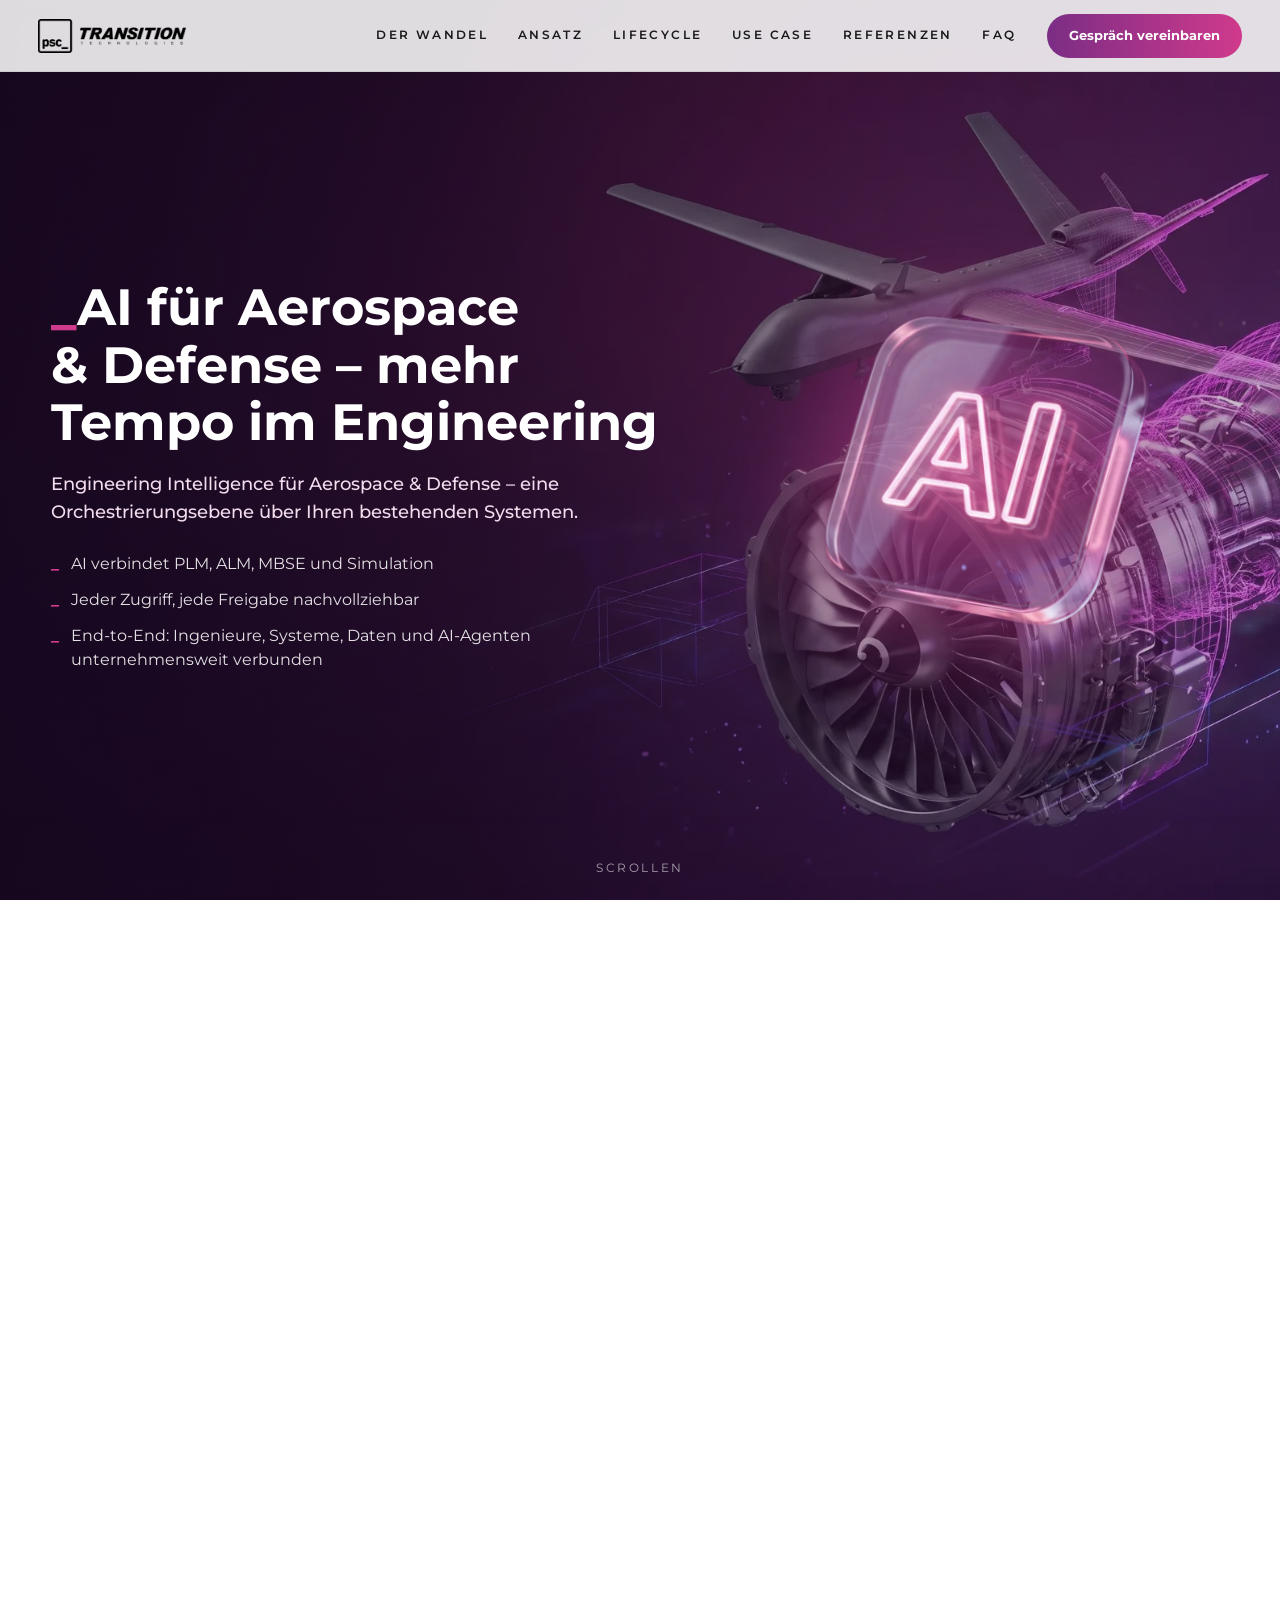
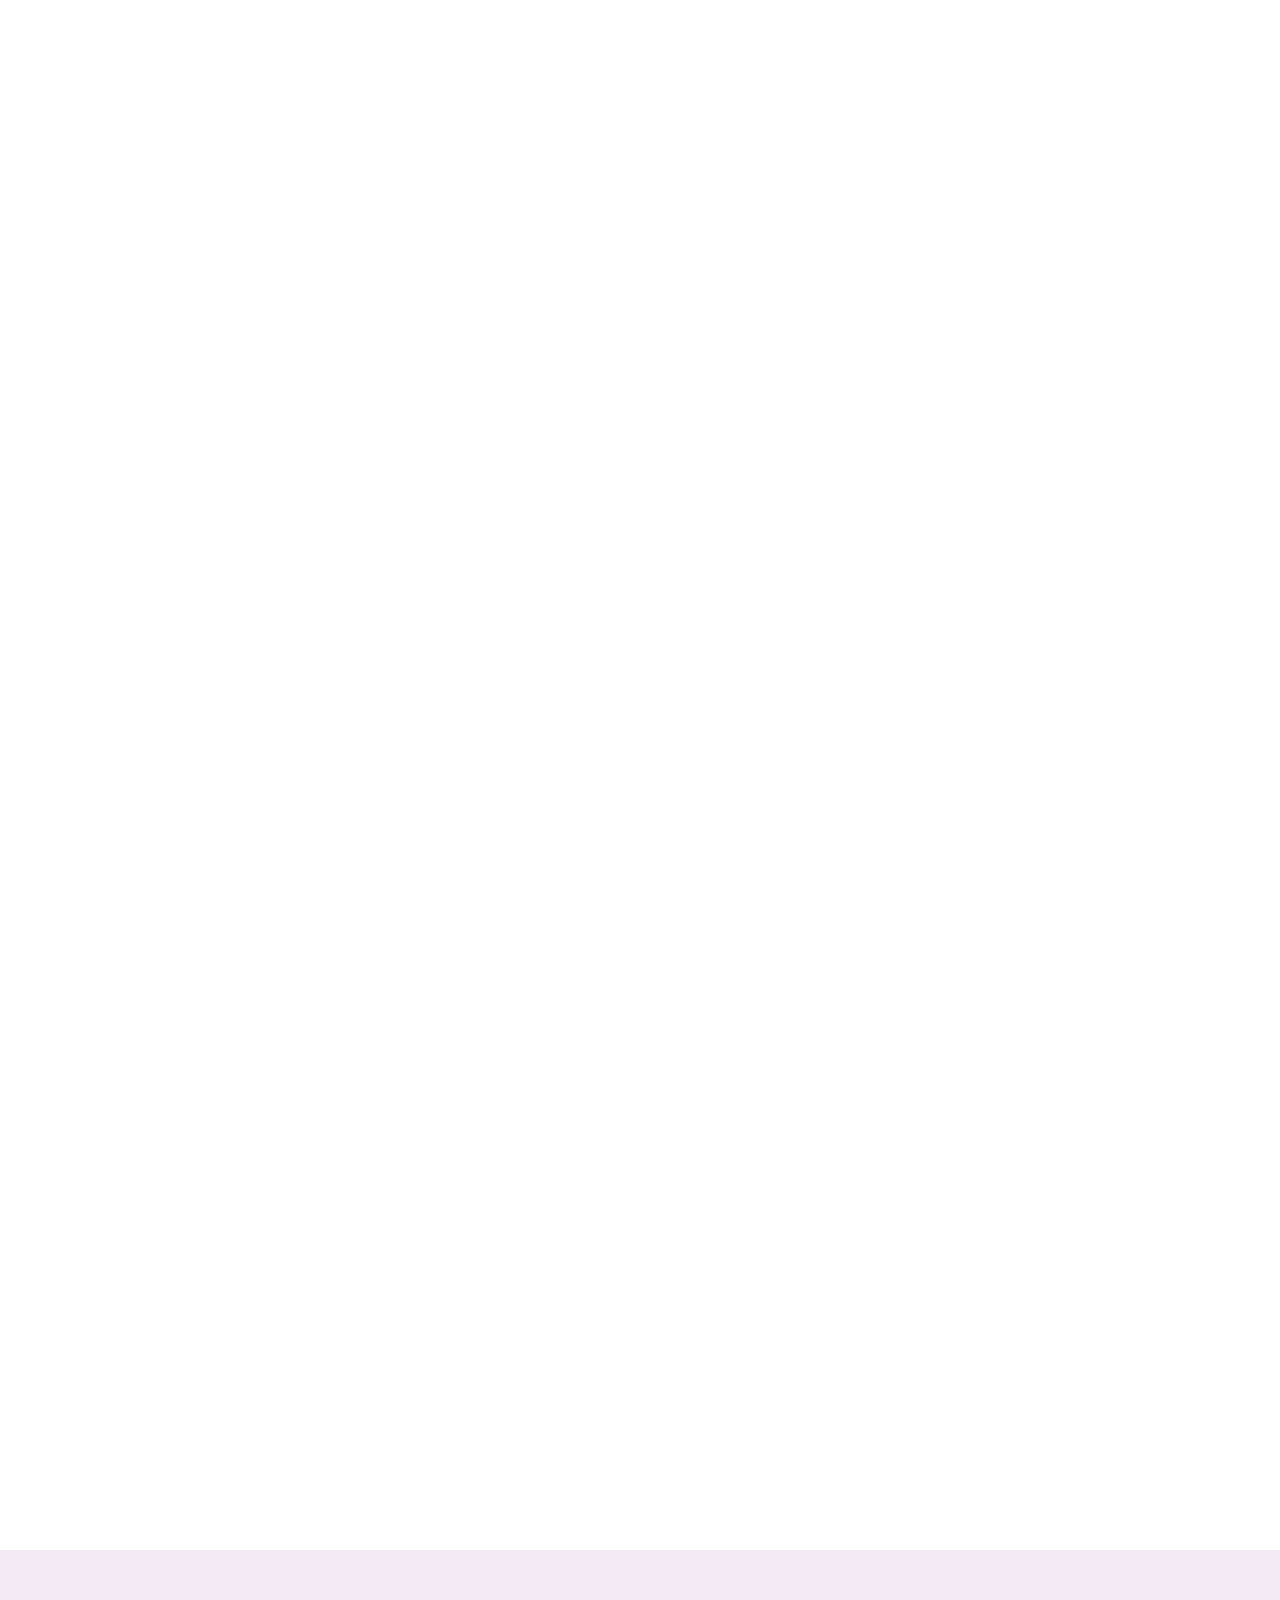
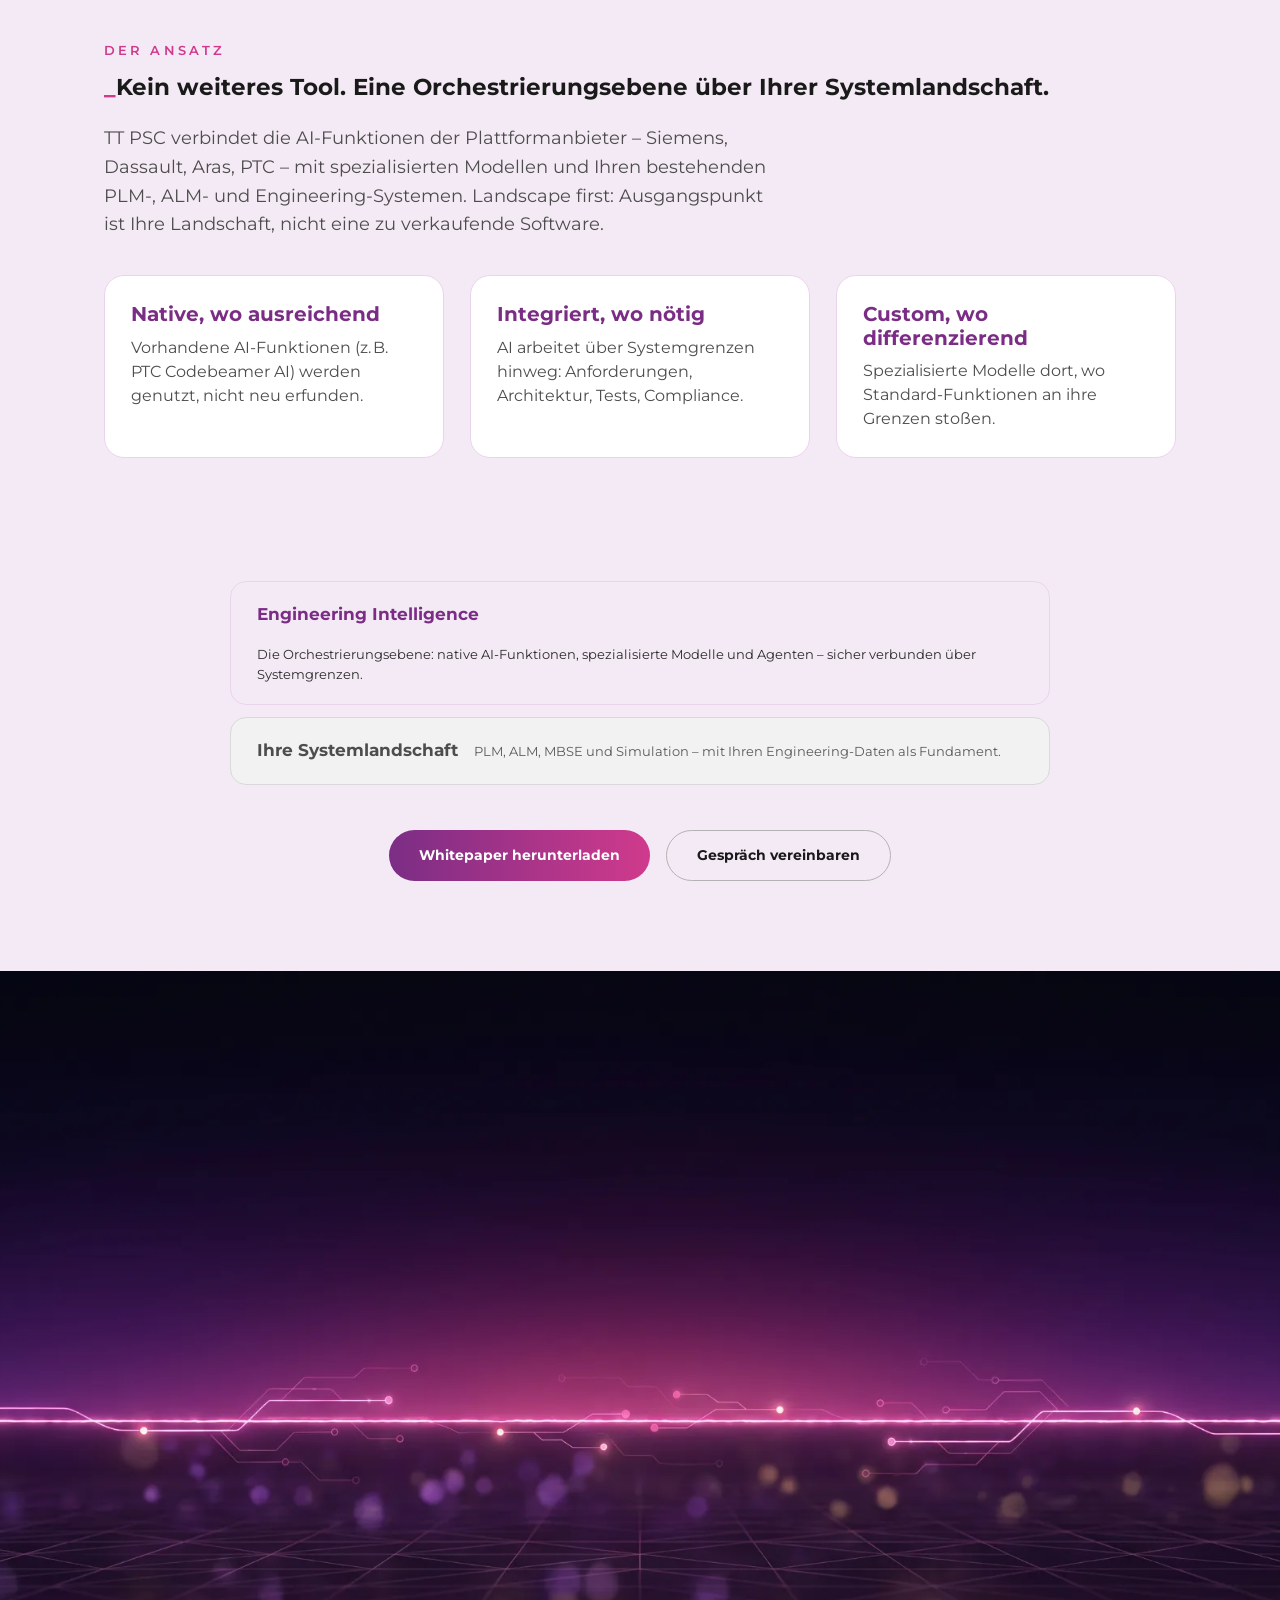
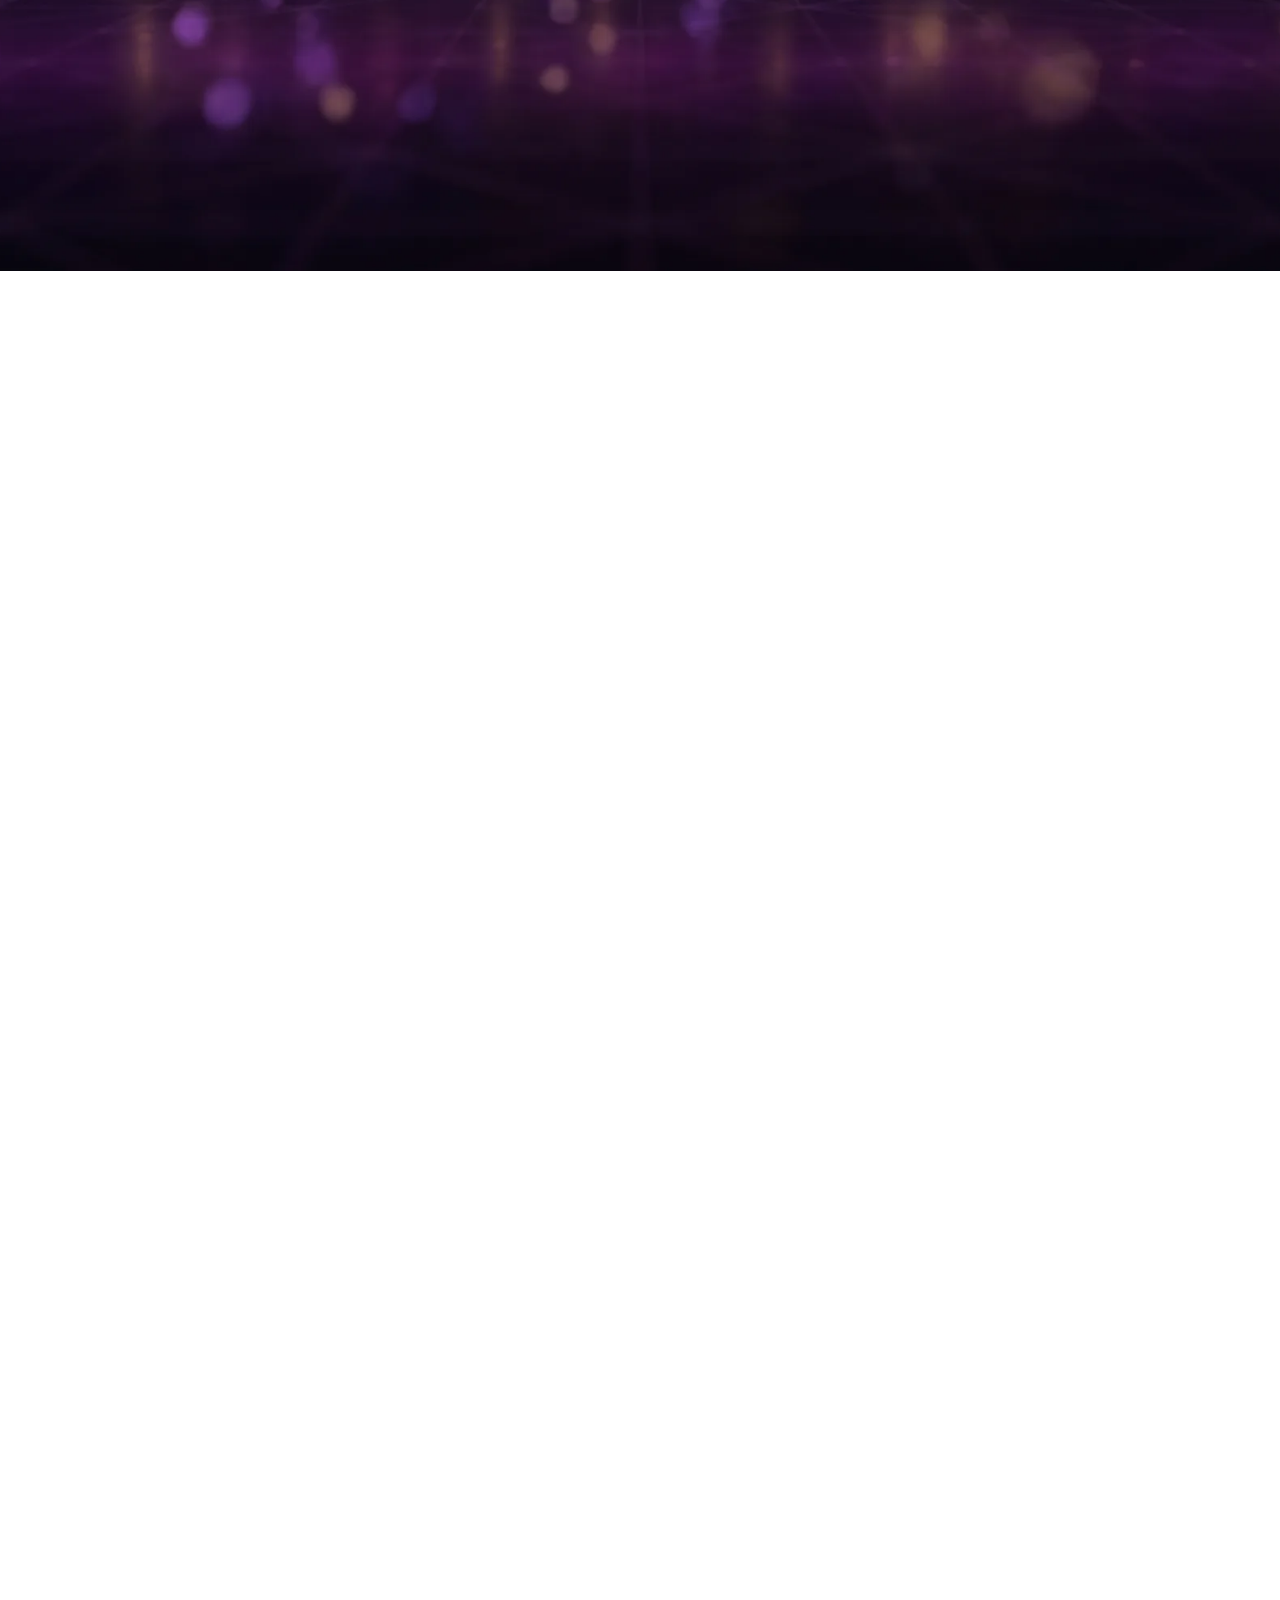
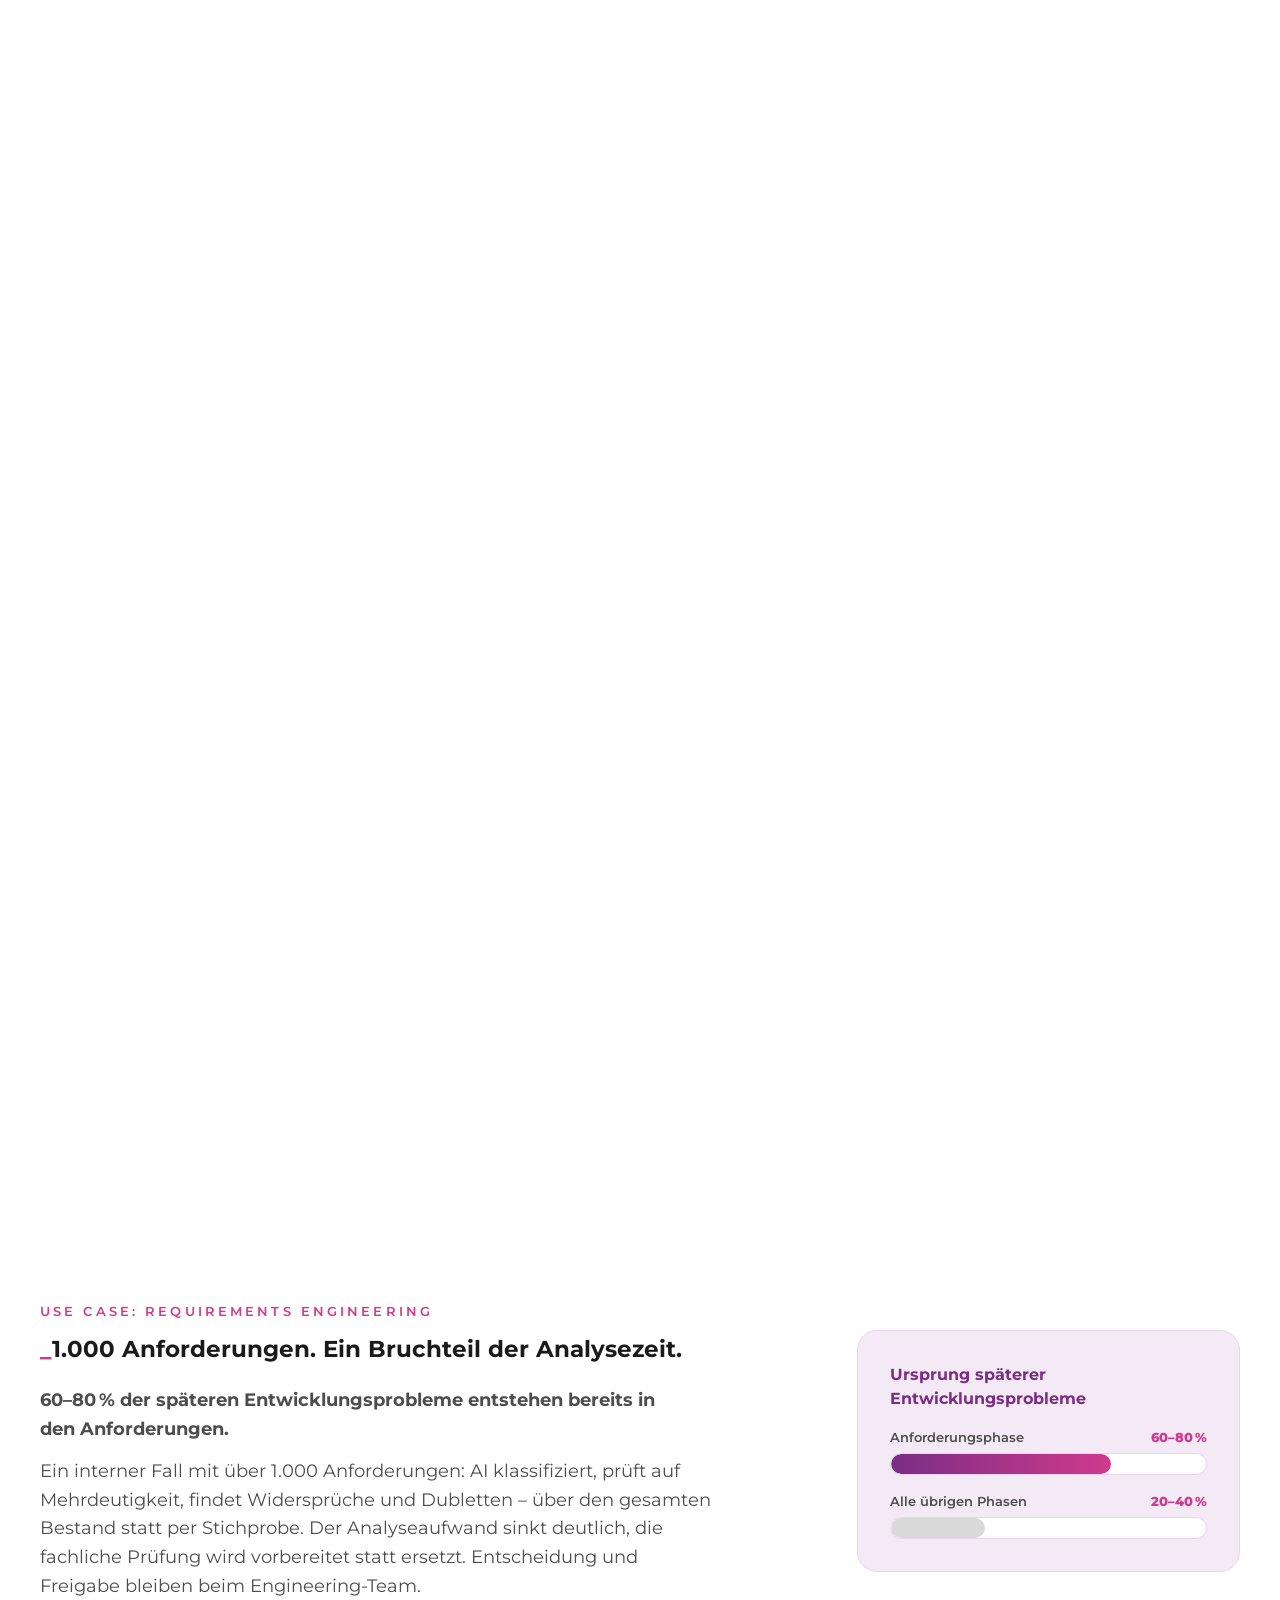
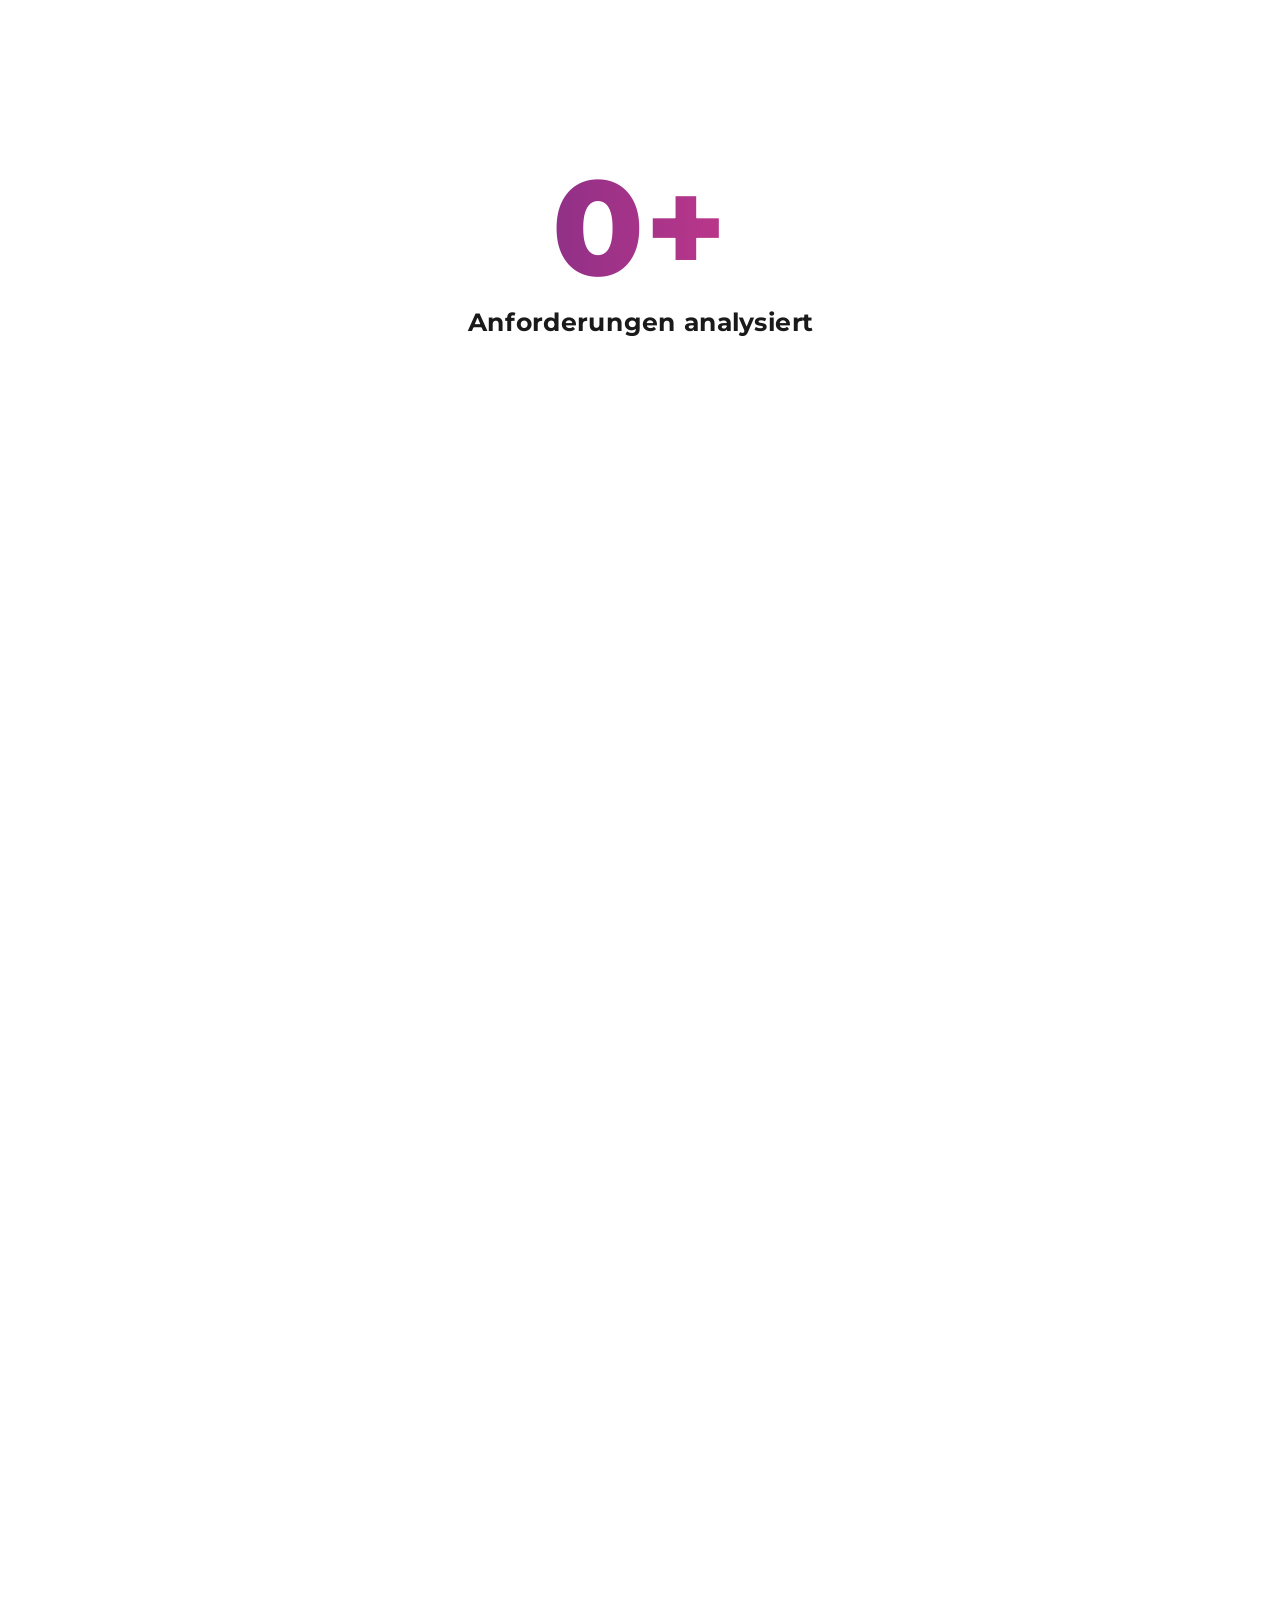
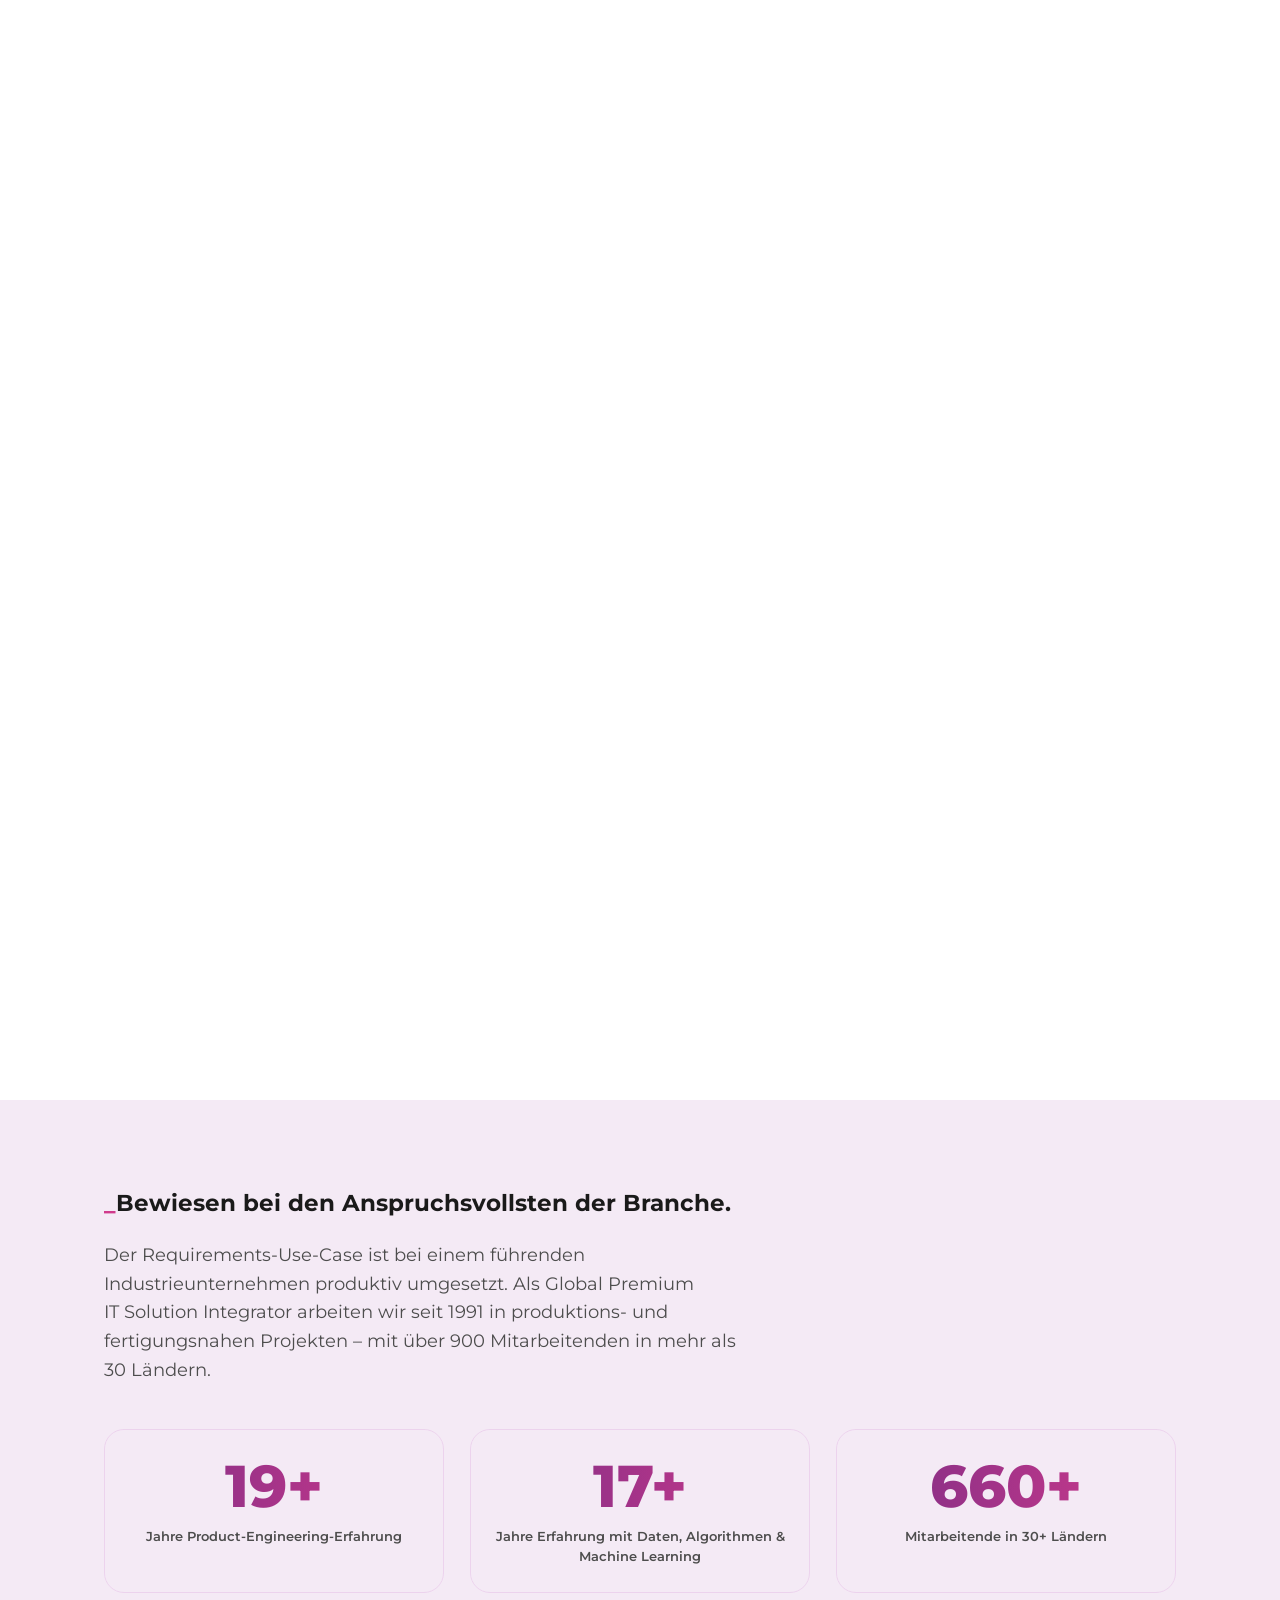
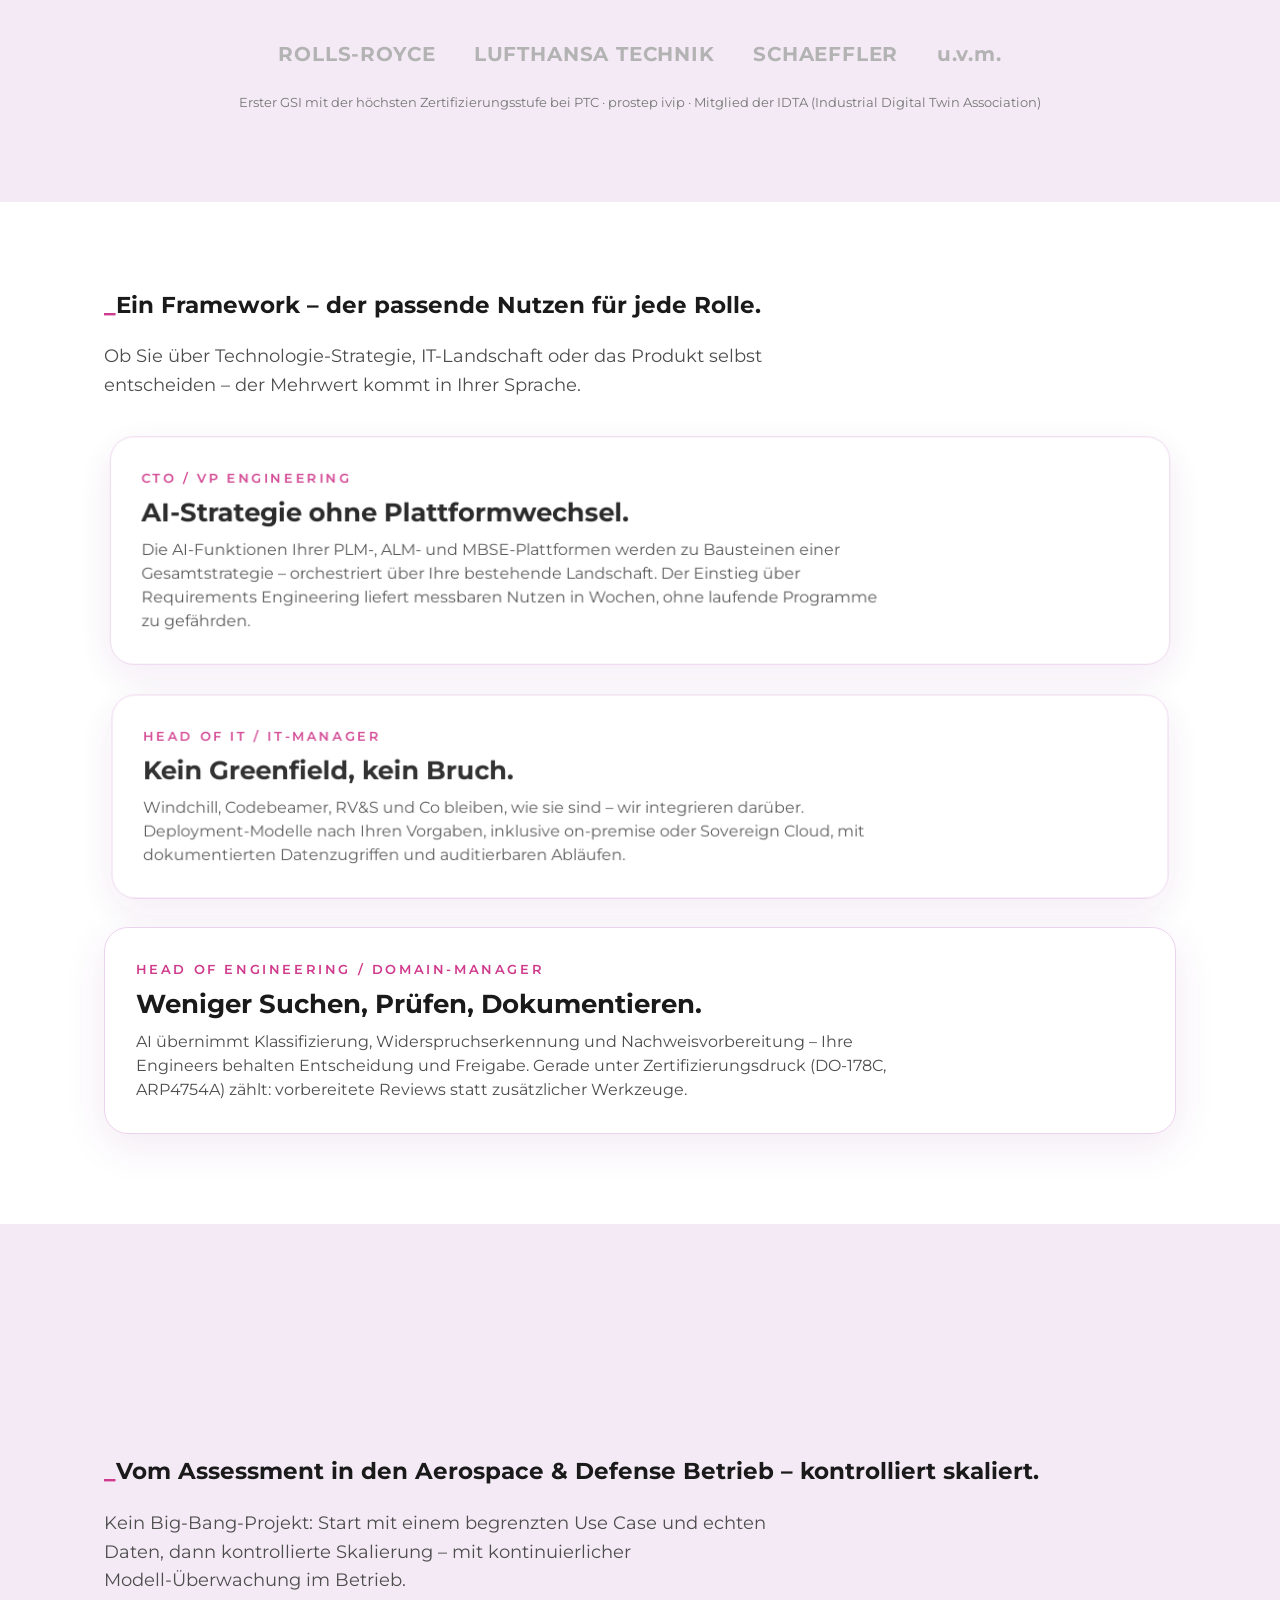
==== commit 33478f15: "Domain auf ttpsc-ai-aerospace.teammt.de umgestellt" ====
--- a/index.html
+++ b/index.html
@@ -8,15 +8,15 @@
 <meta property="og:type" content="website">
 <meta property="og:title" content="TT PSC — AI in der Produktentwicklung: Aerospace &amp; Defense">
 <meta property="og:description" content="AI für Aerospace &amp; Defense – mehr Tempo im Engineering. Eine Orchestrierungsebene über PLM, ALM, MBSE und Simulation – nachvollziehbar, auditierbar, ohne Plattformwechsel.">
-<meta property="og:image" content="https://ai-aerospace.teammt.de/assets/hero-bg.webp">
+<meta property="og:image" content="https://ttpsc-ai-aerospace.teammt.de/assets/hero-bg.webp">
 <meta property="og:image:alt" content="AI für Aerospace &amp; Defense – Engineering Intelligence von TT PSC">
-<meta property="og:url" content="https://ai-aerospace.teammt.de/">
+<meta property="og:url" content="https://ttpsc-ai-aerospace.teammt.de/">
 <meta property="og:site_name" content="TT PSC — Engineering Intelligence">
 <meta property="og:locale" content="de_DE">
 <meta name="twitter:card" content="summary_large_image">
-<meta name="twitter:image" content="https://ai-aerospace.teammt.de/assets/hero-bg.webp">
+<meta name="twitter:image" content="https://ttpsc-ai-aerospace.teammt.de/assets/hero-bg.webp">
 <title>TT PSC — AI in der Produktentwicklung: Aerospace &amp; Defense</title>
-<link rel="canonical" href="https://ai-aerospace.teammt.de/">
+<link rel="canonical" href="https://ttpsc-ai-aerospace.teammt.de/">
 <meta name="robots" content="index, follow, max-image-preview:large, max-snippet:-1">
 <meta name="theme-color" content="#7B2D85">
 <meta name="author" content="Transition Technologies PSC Germany GmbH">
--- a/css/landing.css
+++ b/css/landing.css
@@ -43,17 +43,6 @@
 .site-nav a{text-transform:uppercase;font-weight:600;letter-spacing:.2em;font-size:12px;color:var(--ink);text-decoration:none;padding:8px 2px}
 .site-nav a:hover{color:var(--flat-pink)}
 .site-header .pill{padding:10px 22px;min-height:44px;font-size:13px}
-@media(max-width:899px){
-.site-nav{display:none}
-.hero-inner{grid-template-columns:1fr;padding:100px clamp(20px,5vw,40px) 72px;gap:28px}
-.hero-copy h1{max-width:none}
-.hero-badge-zone{order:-1}
-.hero-badge{width:min(46vw,190px)}
-.hero-points li{font-size:15.5px}
-.hero-scrollhint{display:none}
-.contact-person{flex-wrap:wrap}
-.uc-box ol{gap:8px}
-}
 /* Reveal */
 [data-reveal].pre{opacity:0;transform:translateY(24px);transition:opacity .6s ease,transform .6s ease;will-change:opacity,transform}
 [data-reveal].pre.in{opacity:1;transform:none}
@@ -158,7 +147,10 @@
 .s4-final{max-width:var(--maxw);margin:clamp(40px,6vh,72px) auto 0;padding:0 var(--pad-x);text-align:center}
 body.scrub .s4-final{position:absolute;left:0;right:0;bottom:clamp(20px,4vh,44px);margin:0 auto;z-index:3}
 .s4-final p{display:inline-block;background:var(--brand-gradient);color:#fff;font-weight:700;border-radius:999px;padding:14px 34px;font-size:clamp(14px,1.3vw,19px)}
-@media(max-width:899px){.scene-grid{grid-template-columns:1fr}.dock{position:static;margin-top:10px;display:inline-block}.s4-circle{margin-bottom:8px}.phase-chip{transform:translate(-50%,-50%) rotate(var(--a)) translateY(calc(min(38vw,270px)*-1)) rotate(calc(var(--a)*-1))}}
+@media(max-width:899px){.scene-grid{grid-template-columns:1fr}.dock{position:static;margin-top:10px;display:inline-block}.s4-circle{margin-bottom:8px;overflow:visible}.phase-chip{font-size:10px;padding:5px 10px;max-width:38vw;white-space:normal;text-align:center;line-height:1.2;transform:translate(-50%,-50%) rotate(var(--a)) translateY(calc(min(34vw,270px)*-1)) rotate(calc(var(--a)*-1))}}
+/* Schutz gegen horizontales Scrollen auf schmalen Viewports */
+@media(max-width:899px){.s4-wrap,.s4-stage,.s4-track,.scene,.scene-grid{overflow-x:clip}}
+
 /* ============ S5 Use Case ============ */
 .s5-head{padding:var(--sec-y) 0 0}
 .s5-headgrid{display:grid;grid-template-columns:minmax(0,2fr) minmax(0,1fr);gap:clamp(24px,4vw,64px);align-items:center}
@@ -290,3 +282,20 @@
 body.cursor-on a,body.cursor-on button{cursor:none}
 body.cursor-on{cursor:none}
 @media(prefers-reduced-motion:reduce){.hero-in,.hero-badge{opacity:1!important;transform:none!important;transition:none!important}.faq-a{transition:none}.step{opacity:1;transform:none}.fill{transition:none}body.scrub .cform .pill-a{animation:none}}
+
+/* ============================================================
+   Mobile-Overrides (<=899px)
+   MUSS am Dateiende stehen: gleiche Spezifitaet wie die
+   Basisregeln, daher entscheidet die Reihenfolge.
+   ============================================================ */
+@media(max-width:899px){
+.site-nav{display:none}
+.hero-inner{grid-template-columns:1fr;padding:100px clamp(20px,5vw,40px) 72px;gap:28px}
+.hero-copy h1{max-width:none}
+.hero-badge-zone{order:-1}
+.hero-badge{width:min(46vw,190px)}
+.hero-points li{font-size:15.5px}
+.hero-scrollhint{display:none}
+.contact-person{flex-wrap:wrap}
+.uc-box ol{gap:8px}
+}
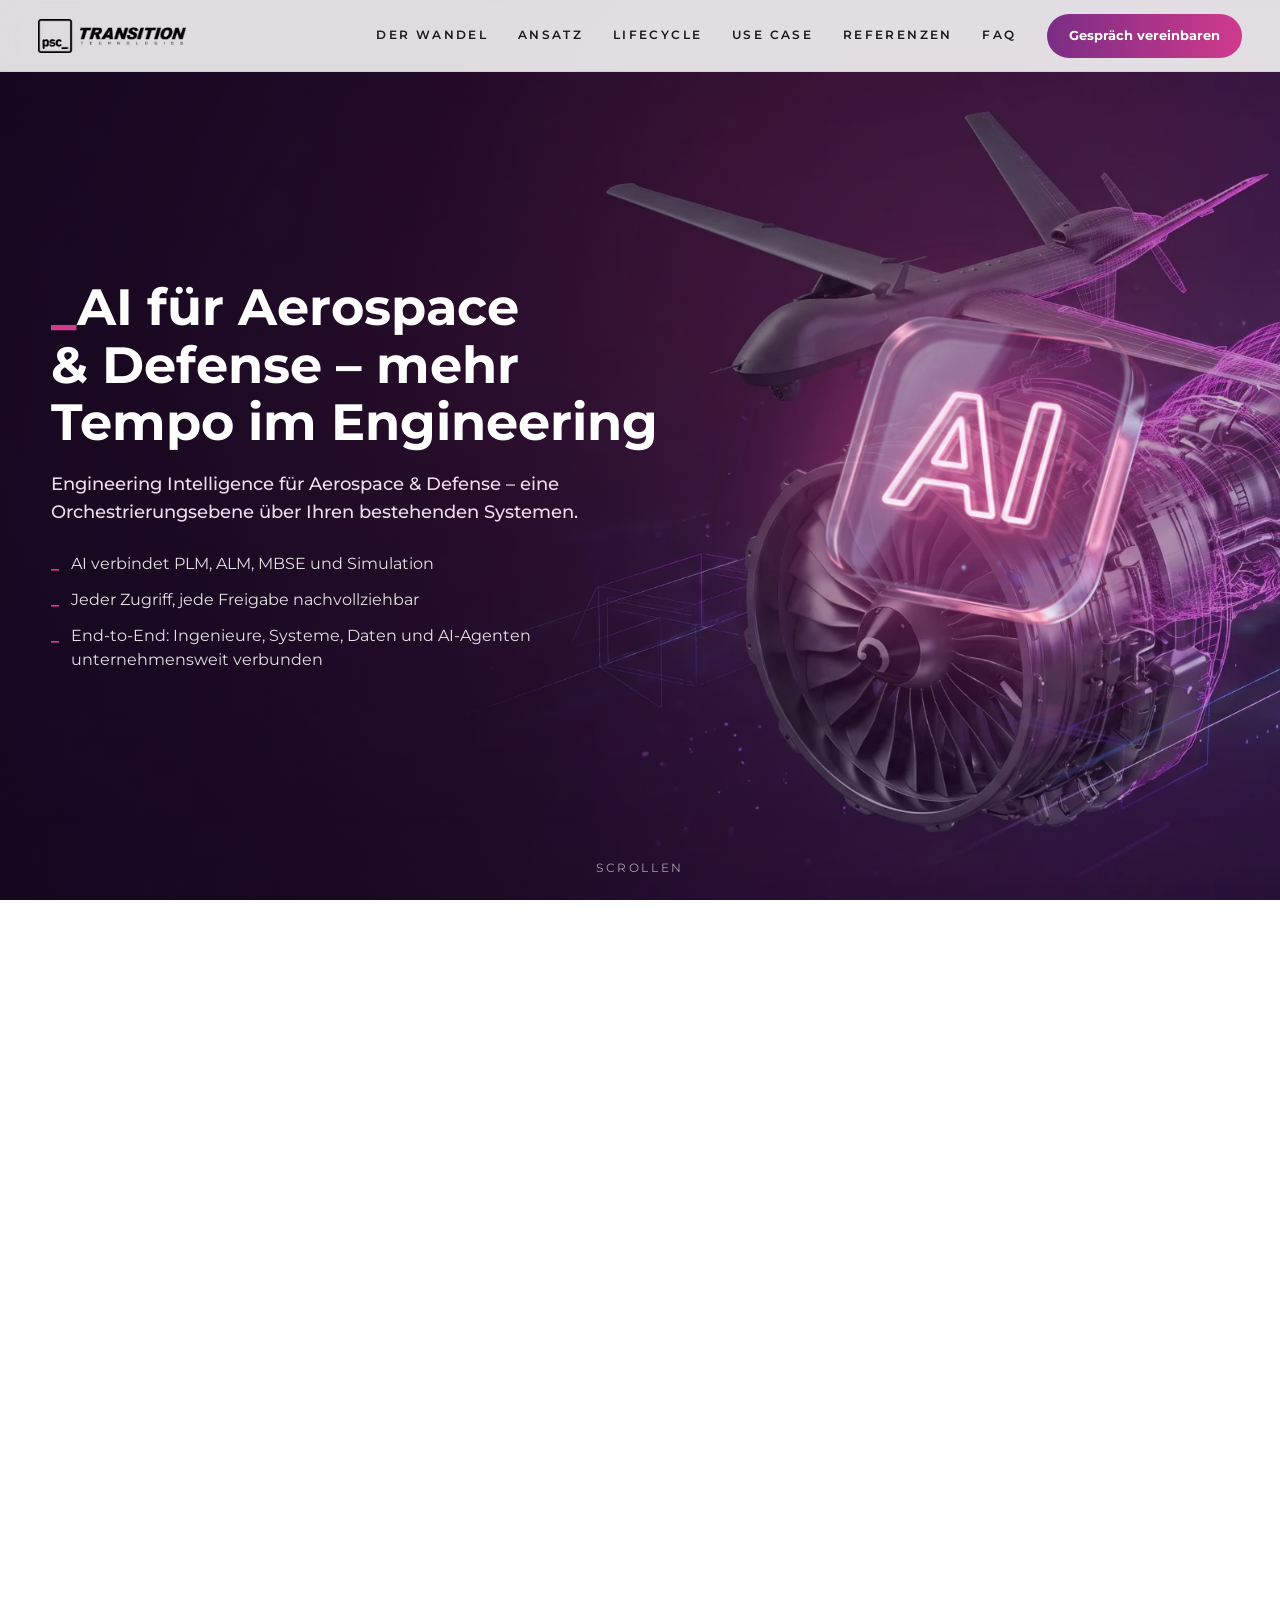
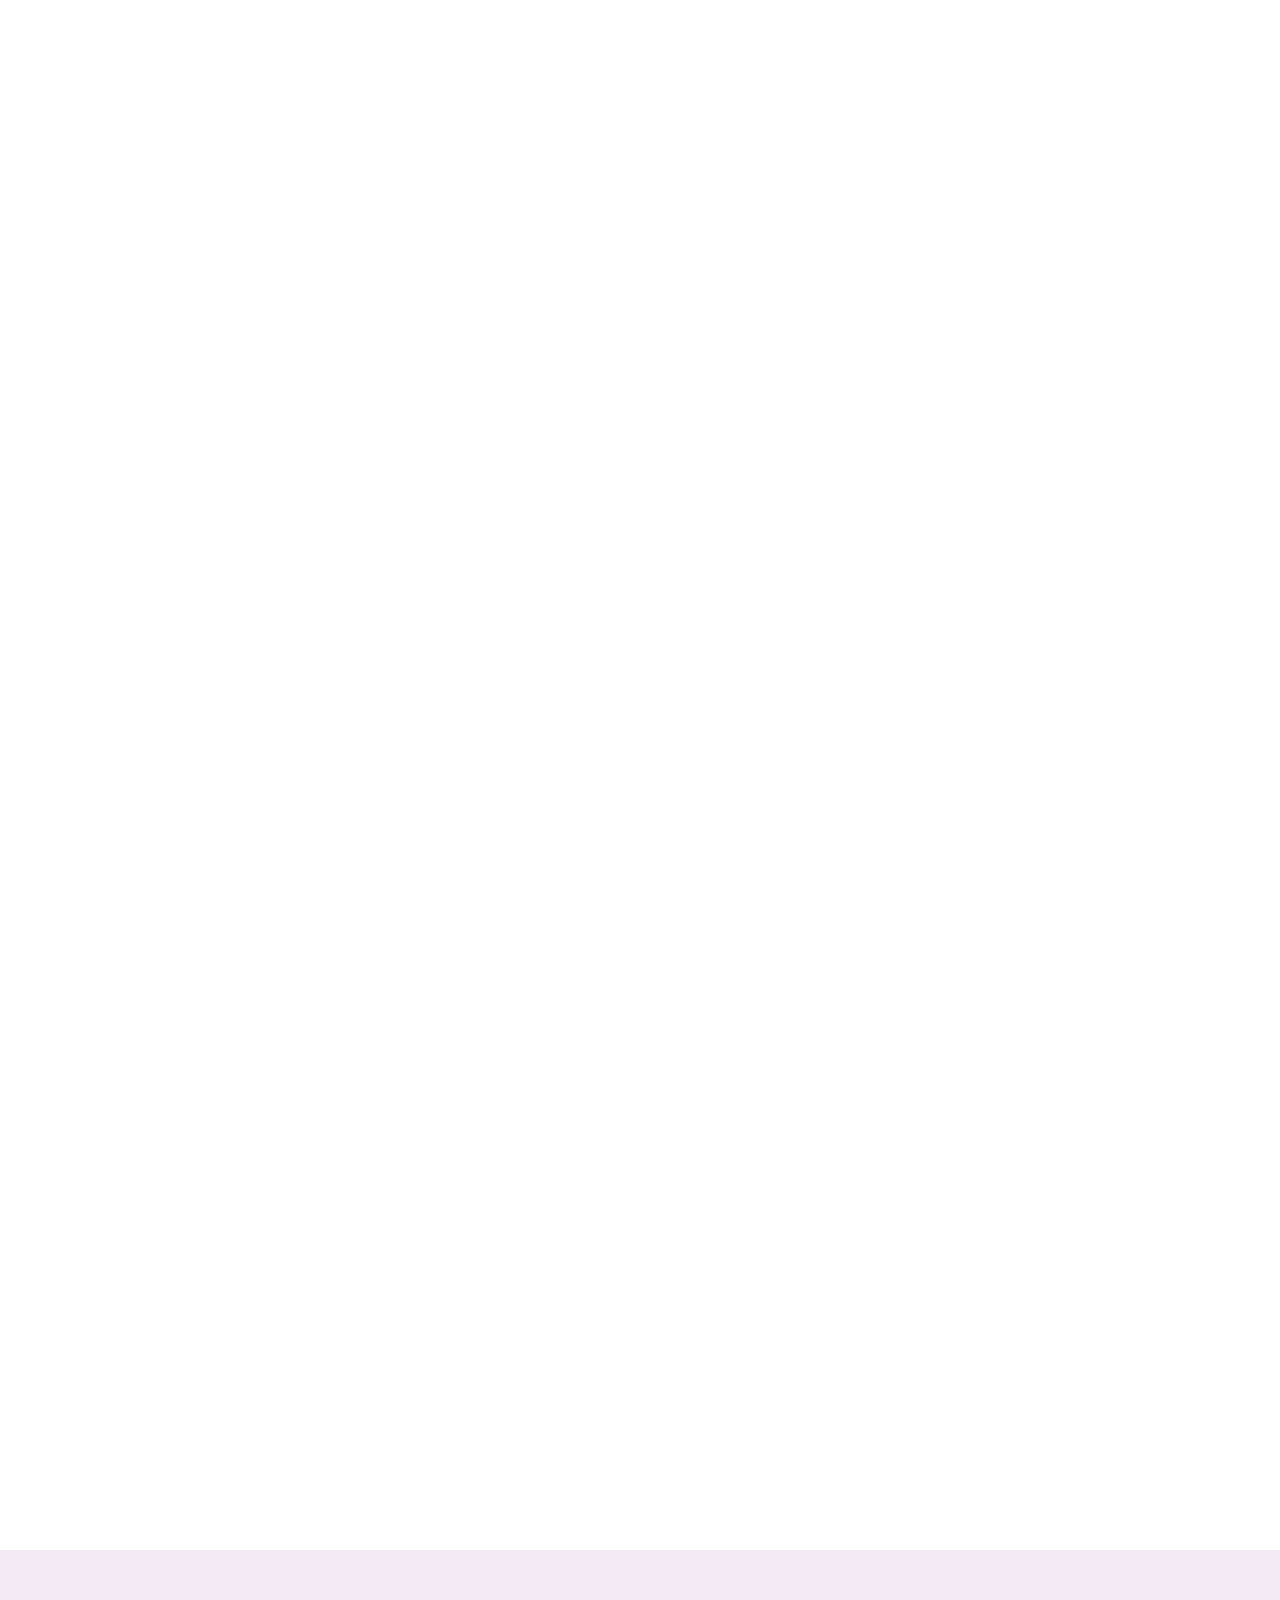
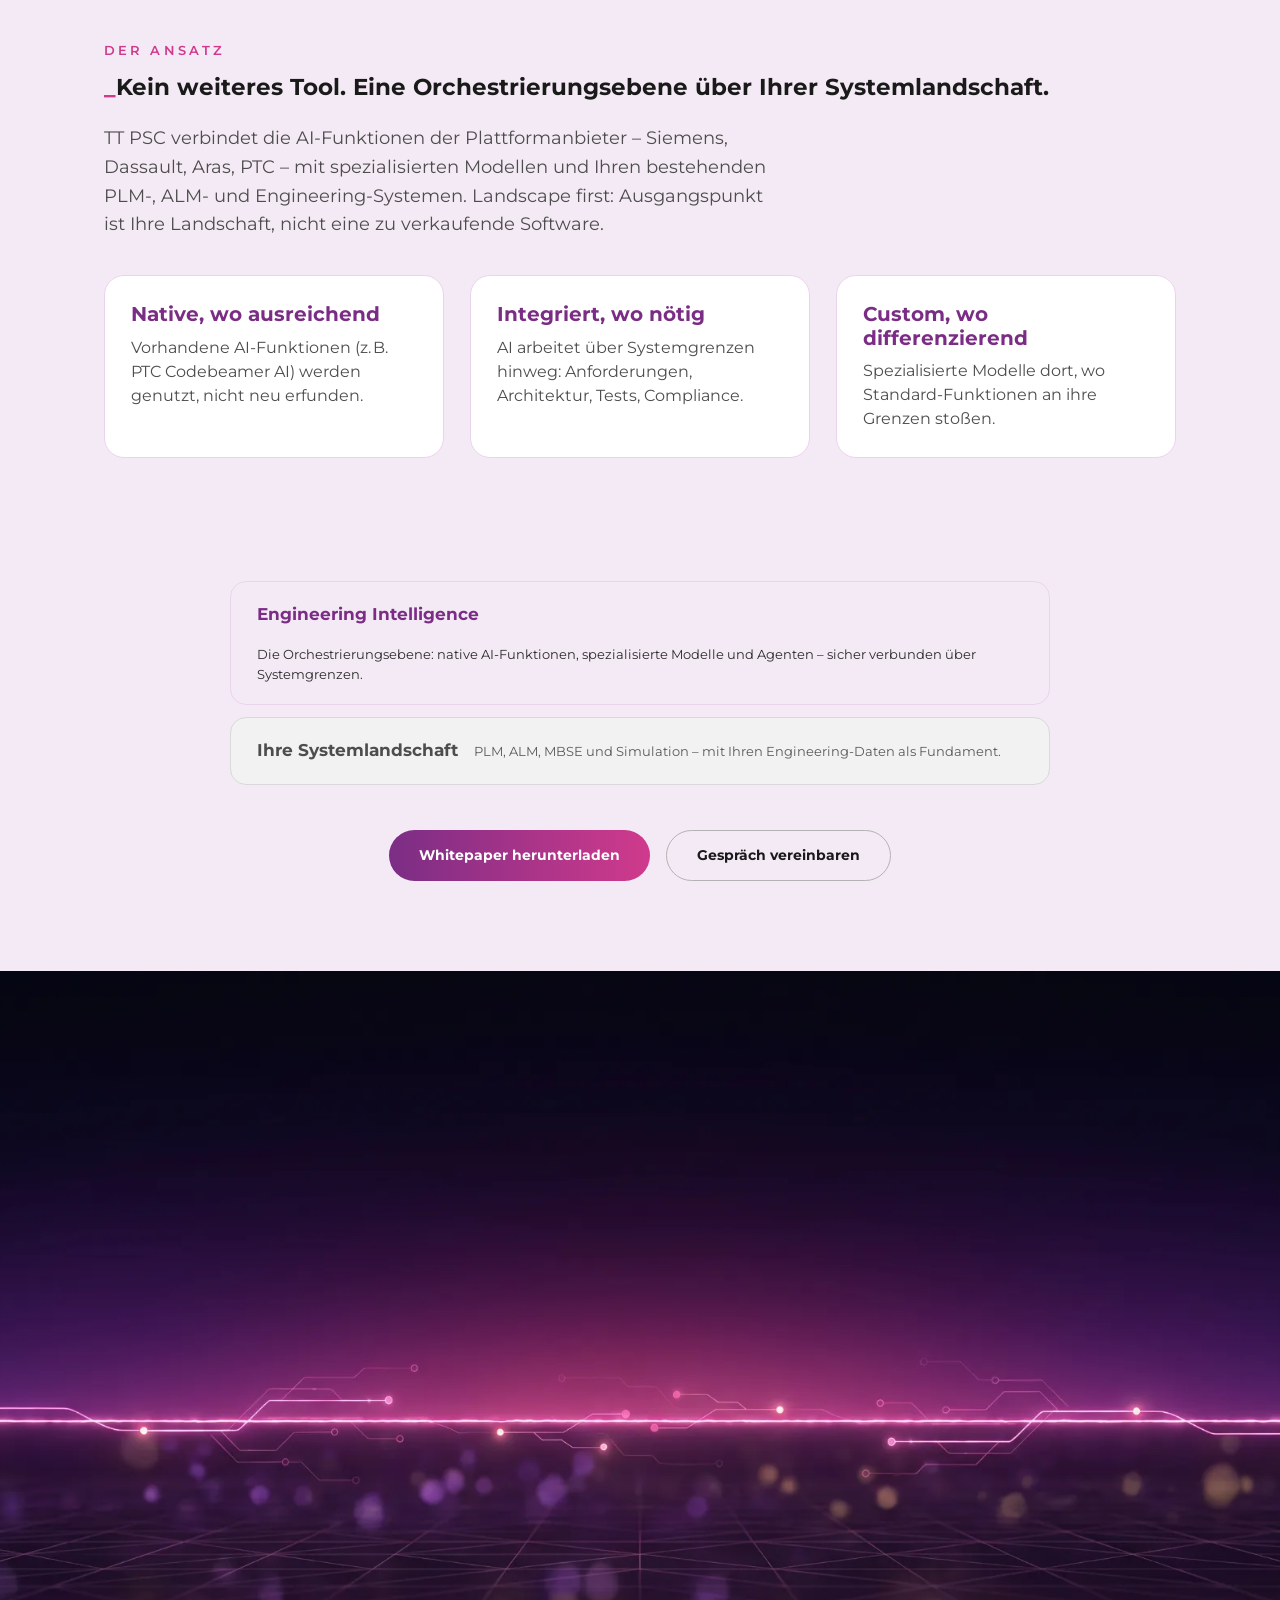
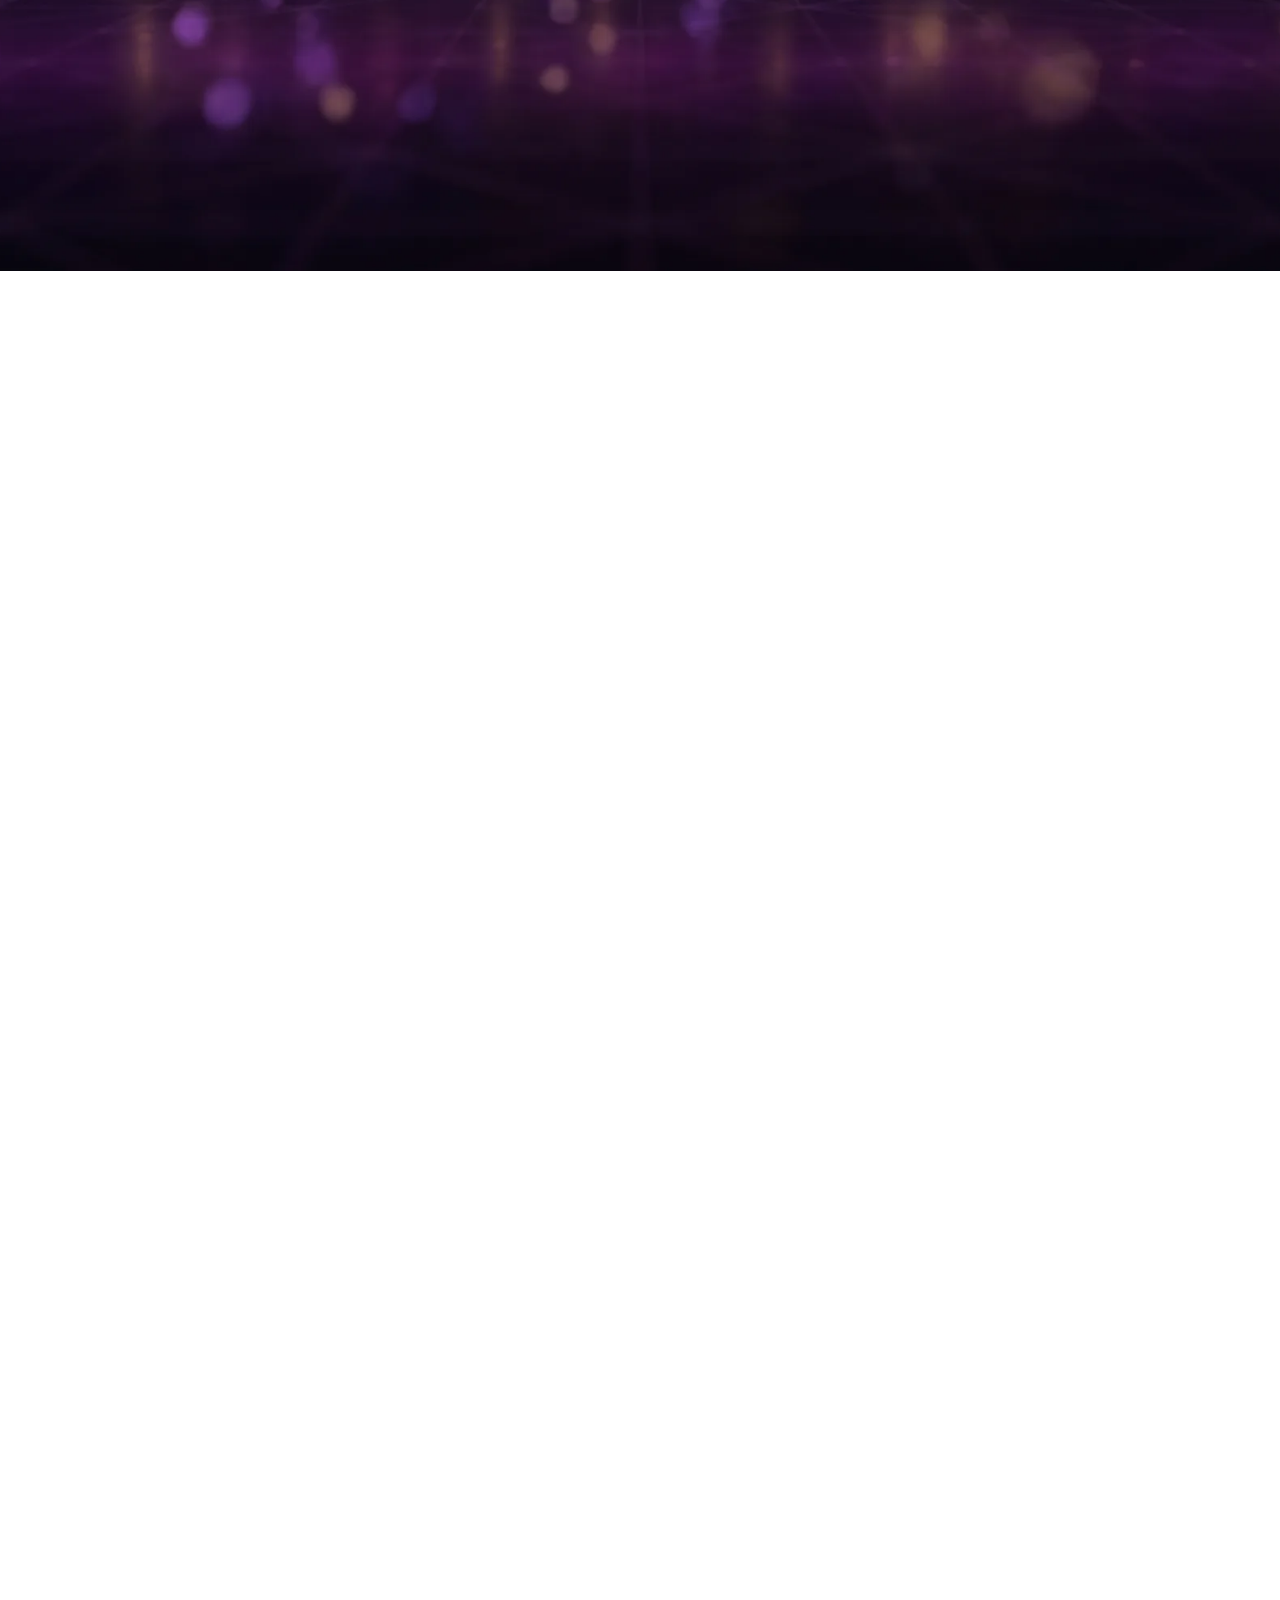
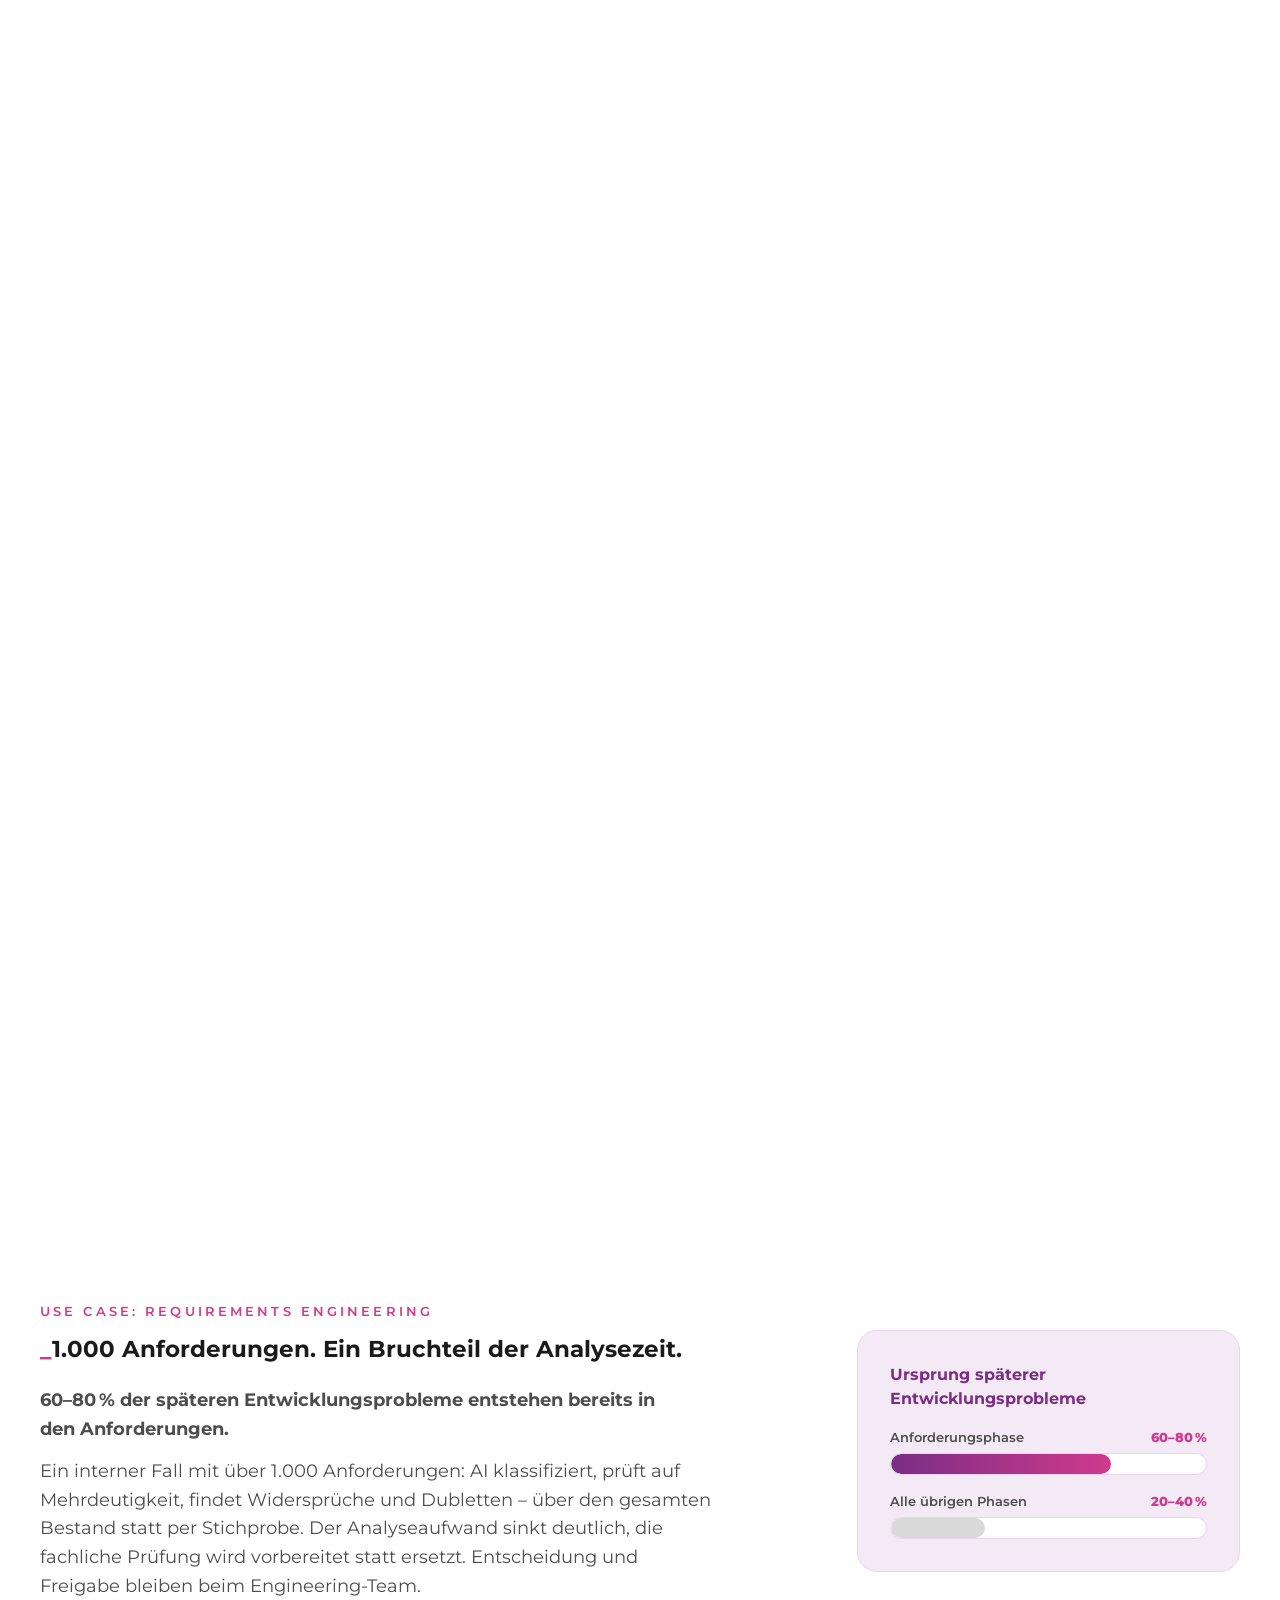
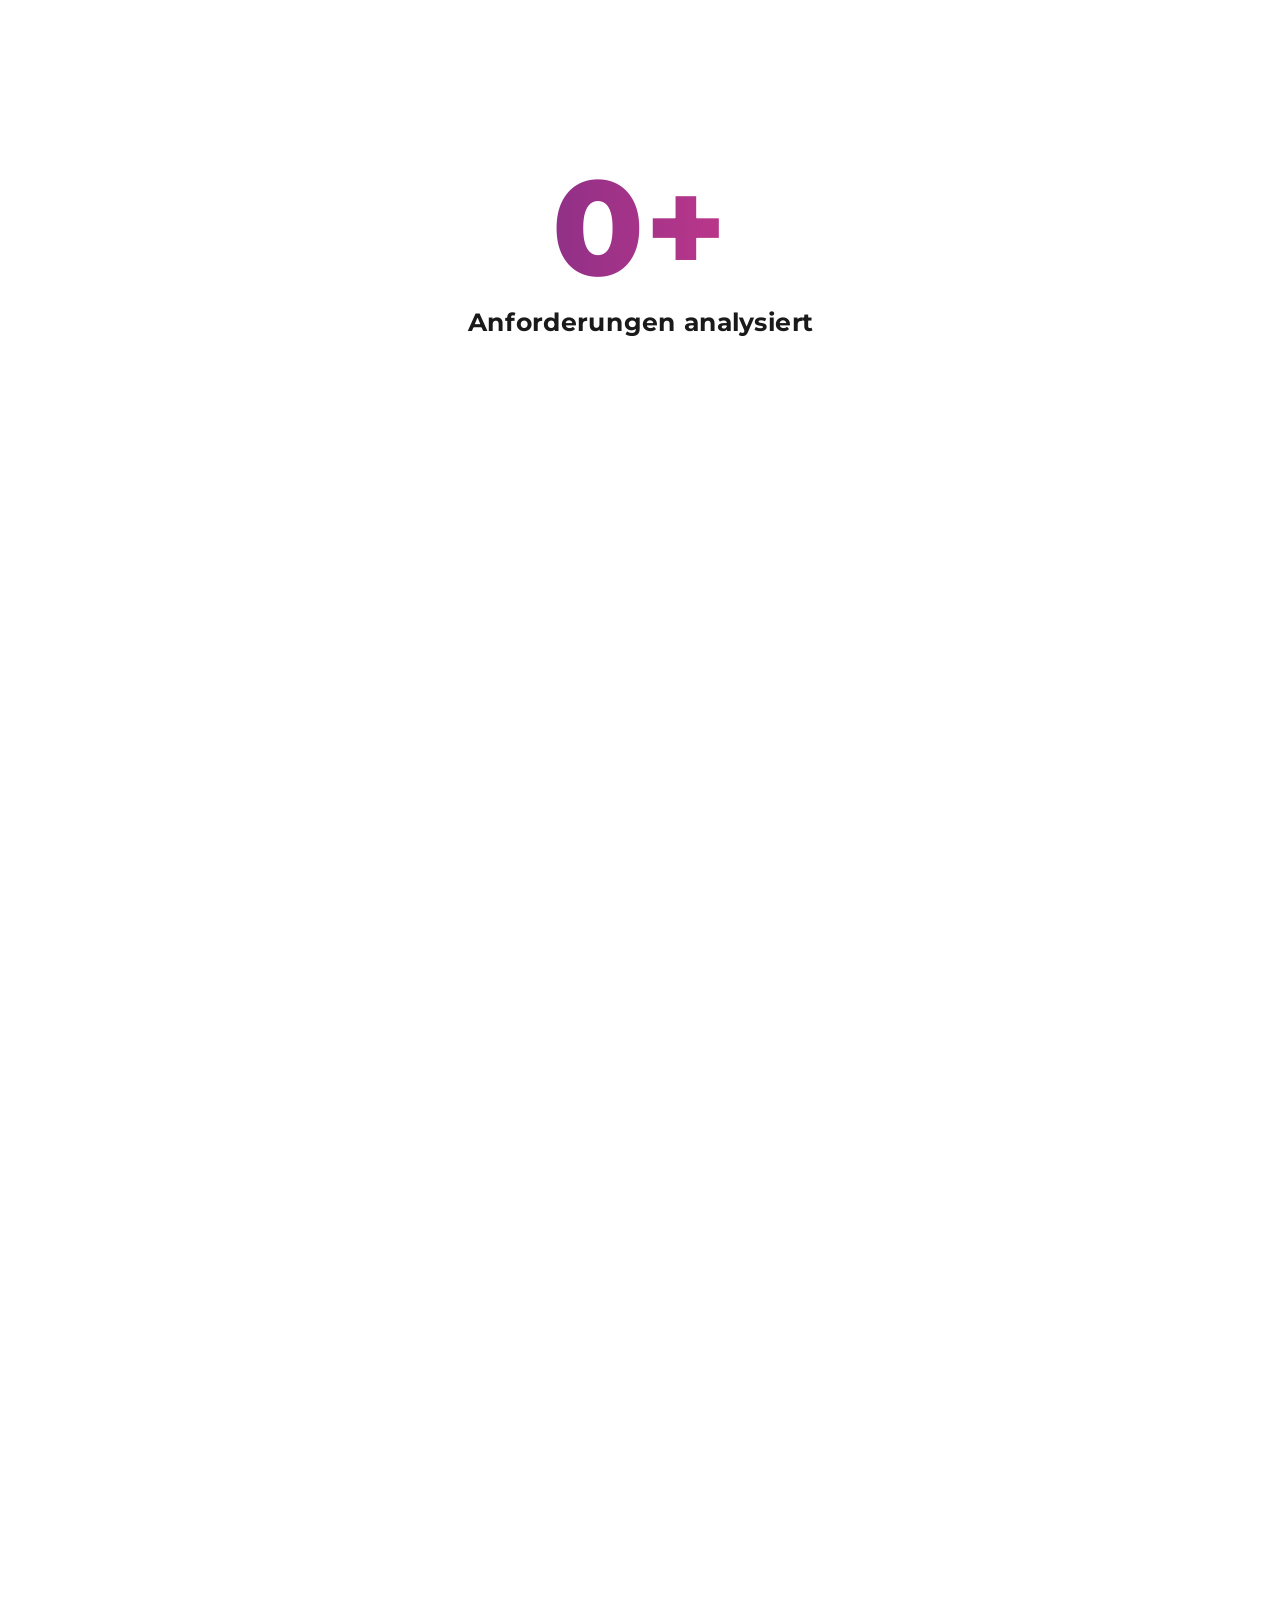
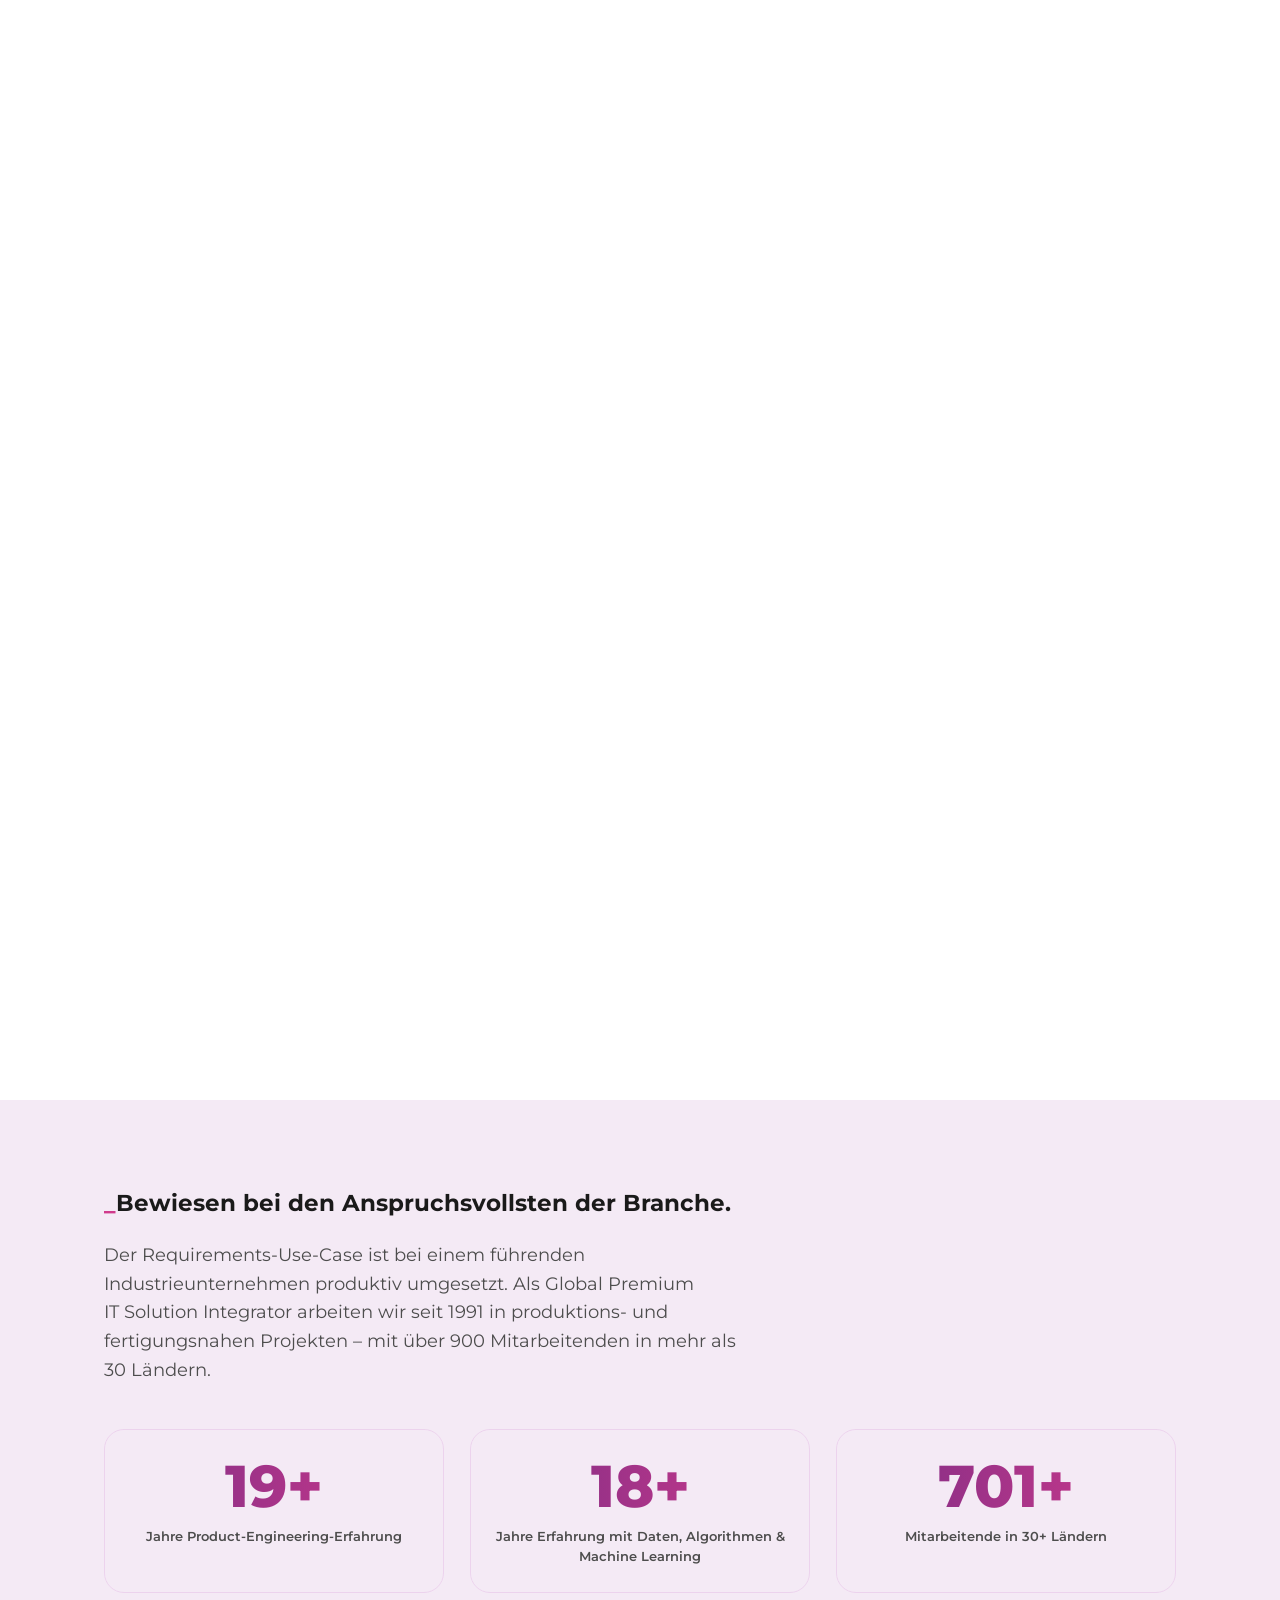
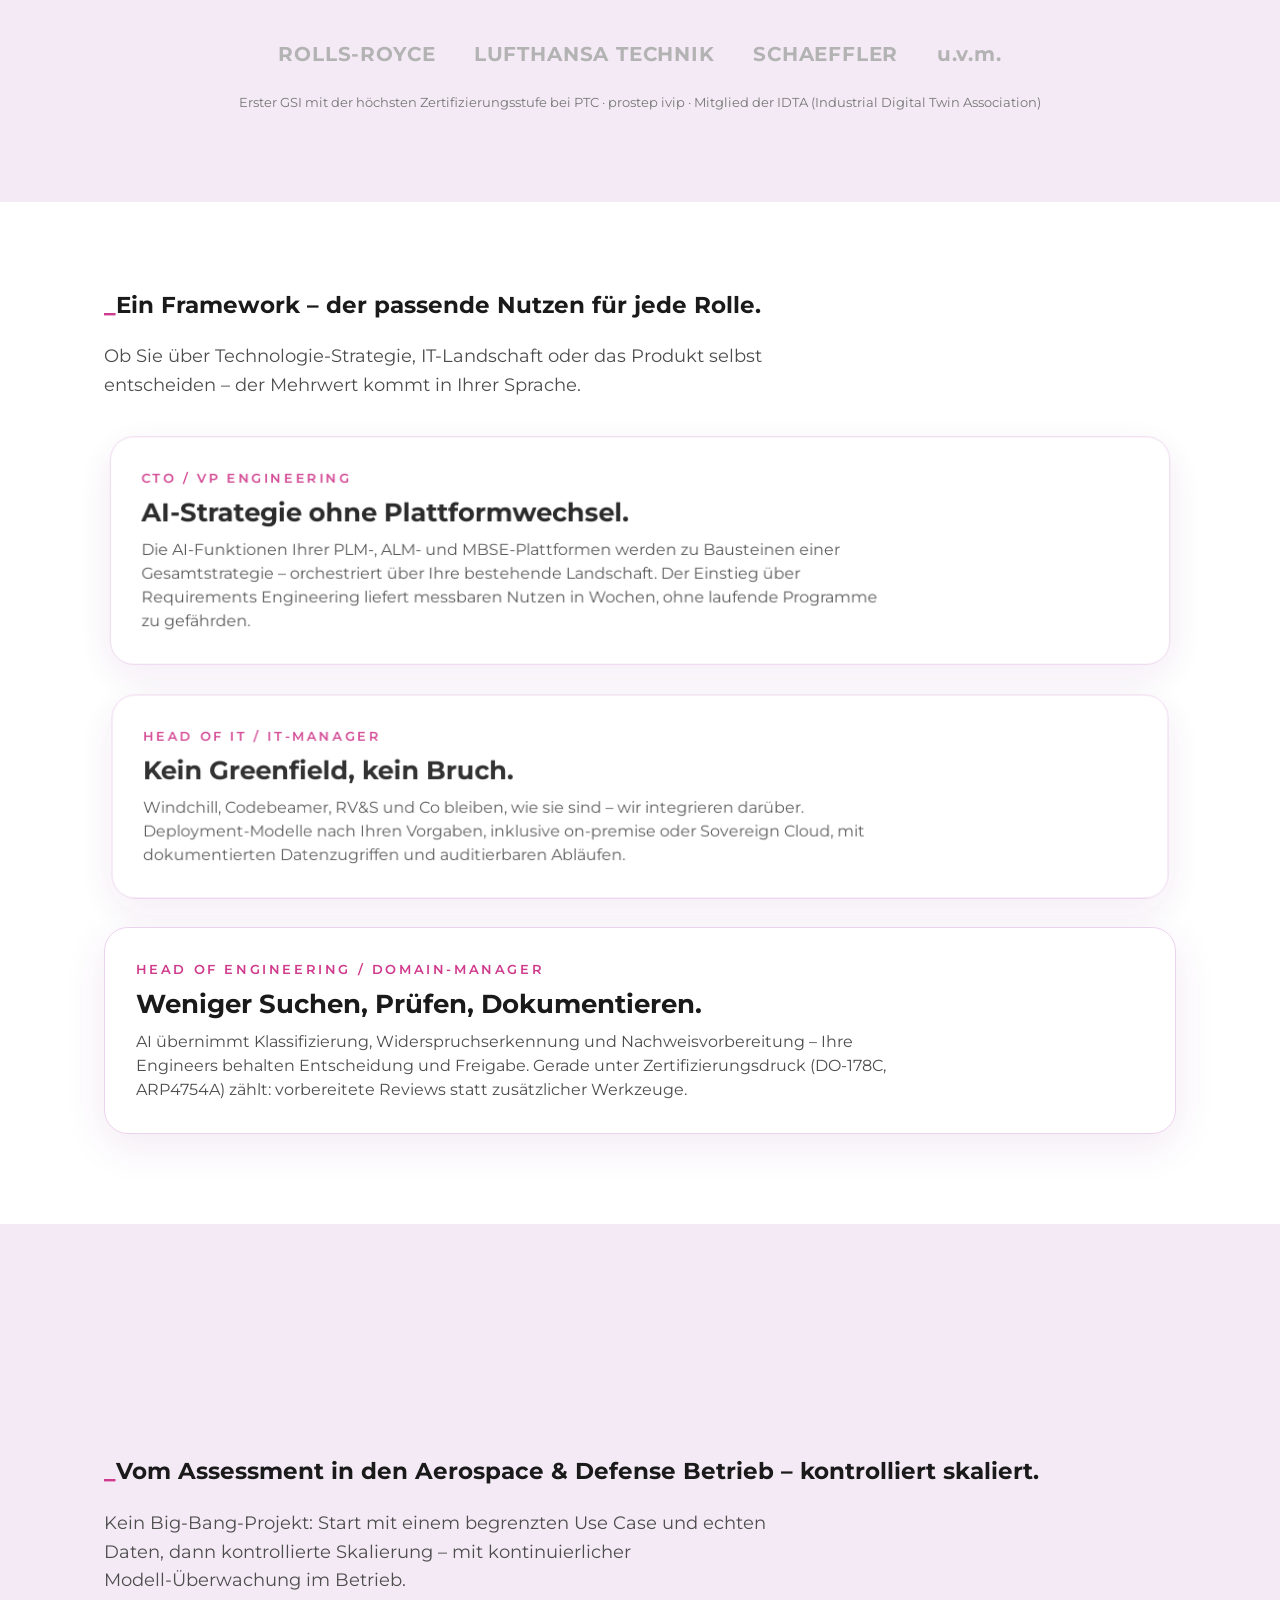
==== commit 774dcf57: "Add files via upload" ====
--- a/index.html
+++ b/index.html
@@ -8,18 +8,12 @@
 <meta property="og:type" content="website">
 <meta property="og:title" content="TT PSC — AI in der Produktentwicklung: Aerospace &amp; Defense">
 <meta property="og:description" content="AI für Aerospace &amp; Defense – mehr Tempo im Engineering. Eine Orchestrierungsebene über PLM, ALM, MBSE und Simulation – nachvollziehbar, auditierbar, ohne Plattformwechsel.">
-<meta property="og:image" content="https://ttpsc-ai-aerospace.teammt.de/assets/hero-bg.webp">
-<meta property="og:image:alt" content="AI für Aerospace &amp; Defense – Engineering Intelligence von TT PSC">
-<meta property="og:url" content="https://ttpsc-ai-aerospace.teammt.de/">
-<meta property="og:site_name" content="TT PSC — Engineering Intelligence">
+<meta property="og:url" content="https://ttpsc-ai-aerospace.team-mt.de/">
+<meta property="og:image" content="https://ttpsc-ai-aerospace.team-mt.de/assets/hero-bg.webp">
+<link rel="canonical" href="https://ttpsc-ai-aerospace.team-mt.de/">
 <meta property="og:locale" content="de_DE">
 <meta name="twitter:card" content="summary_large_image">
-<meta name="twitter:image" content="https://ttpsc-ai-aerospace.teammt.de/assets/hero-bg.webp">
 <title>TT PSC — AI in der Produktentwicklung: Aerospace &amp; Defense</title>
-<link rel="canonical" href="https://ttpsc-ai-aerospace.teammt.de/">
-<meta name="robots" content="index, follow, max-image-preview:large, max-snippet:-1">
-<meta name="theme-color" content="#7B2D85">
-<meta name="author" content="Transition Technologies PSC Germany GmbH">
 <meta name="description" content="Ihre Plattformen haben AI. Ihr Entwicklungsprozess noch nicht. TT PSC verbindet native AI-Funktionen, spezialisierte Modelle und Ihre bestehenden PLM-, ALM- und Engineering-Systeme zu einem sicheren, nachvollziehbaren Entwicklungsprozess – ohne Plattformwechsel.">
 <link rel="preload" href="_ds/tt-psc-design-system-732e489f-d70c-4ef9-aea7-15bab71294e5/assets/fonts/Montserrat-Regular.ttf" as="font" type="font/ttf" crossorigin>
 <link rel="preload" href="_ds/tt-psc-design-system-732e489f-d70c-4ef9-aea7-15bab71294e5/assets/fonts/Montserrat-SemiBold.ttf" as="font" type="font/ttf" crossorigin>
@@ -330,7 +324,7 @@
 <label>Nachname<input type="text" name="lastname" required autocomplete="family-name"></label>
 <label>Unternehmen<input type="text" name="company" required autocomplete="organization"></label>
 <label>E-Mail<input type="email" name="email" required autocomplete="email"></label>
-<label class="consent"><input type="checkbox" name="consent" required><span>Ich stimme zu, dass TT PSC meine Angaben zur Bearbeitung meiner Anfrage speichert und verarbeitet. Weitere Informationen in der <a href="/datenschutz" target="_blank" rel="noopener">Datenschutzerklärung</a>.</span></label>
+<label class="consent"><input type="checkbox" name="consent" required><span>Ich stimme zu, dass TT PSC meine Angaben zur Bearbeitung meiner Anfrage speichert und verarbeitet. Weitere Informationen in den <a href="https://ttpsc.com/en/policies/" target="_blank" rel="noopener">Policies and Regulations</a>.</span></label>
 <button class="pill pill-a" type="submit" data-cursor="Download">Whitepaper herunterladen</button>
 <p class="ok">Vielen Dank! Das Whitepaper öffnet sich in einem neuen Tab – Sie erhalten es zusätzlich per E-Mail.</p>
 <p class="err">Die Anfrage konnte nicht gesendet werden. Bitte versuchen Sie es später erneut oder schreiben Sie direkt an <a href="mailto:andreas.kratz@ttpsc.com">andreas.kratz@ttpsc.com</a>.</p>
@@ -369,8 +363,6 @@
 <a href="#usecase">Use Case</a>
 <a href="#kontakt">Kontakt</a>
 <a href="https://www.linkedin.com/company/transition-technologies-psc" target="_blank" rel="noopener">LinkedIn</a>
-<a href="/impressum">Impressum</a>
-<a href="/datenschutz">Datenschutz</a>
 <a href="https://ttpsc.com/en/policies/" target="_blank" rel="noopener">Policies and Regulations</a>
 </nav>
 </div>
--- a/css/landing.css
+++ b/css/landing.css
@@ -43,6 +43,17 @@
 .site-nav a{text-transform:uppercase;font-weight:600;letter-spacing:.2em;font-size:12px;color:var(--ink);text-decoration:none;padding:8px 2px}
 .site-nav a:hover{color:var(--flat-pink)}
 .site-header .pill{padding:10px 22px;min-height:44px;font-size:13px}
+@media(max-width:899px){
+.site-nav{display:none}
+.hero-inner{grid-template-columns:1fr;padding:100px clamp(20px,5vw,40px) 72px;gap:28px}
+.hero-copy h1{max-width:none}
+.hero-badge-zone{order:-1}
+.hero-badge{width:min(46vw,190px)}
+.hero-points li{font-size:15.5px}
+.hero-scrollhint{display:none}
+.contact-person{flex-wrap:wrap}
+.uc-box ol{gap:8px}
+}
 /* Reveal */
 [data-reveal].pre{opacity:0;transform:translateY(24px);transition:opacity .6s ease,transform .6s ease;will-change:opacity,transform}
 [data-reveal].pre.in{opacity:1;transform:none}
@@ -147,10 +158,7 @@
 .s4-final{max-width:var(--maxw);margin:clamp(40px,6vh,72px) auto 0;padding:0 var(--pad-x);text-align:center}
 body.scrub .s4-final{position:absolute;left:0;right:0;bottom:clamp(20px,4vh,44px);margin:0 auto;z-index:3}
 .s4-final p{display:inline-block;background:var(--brand-gradient);color:#fff;font-weight:700;border-radius:999px;padding:14px 34px;font-size:clamp(14px,1.3vw,19px)}
-@media(max-width:899px){.scene-grid{grid-template-columns:1fr}.dock{position:static;margin-top:10px;display:inline-block}.s4-circle{margin-bottom:8px;overflow:visible}.phase-chip{font-size:10px;padding:5px 10px;max-width:38vw;white-space:normal;text-align:center;line-height:1.2;transform:translate(-50%,-50%) rotate(var(--a)) translateY(calc(min(34vw,270px)*-1)) rotate(calc(var(--a)*-1))}}
-/* Schutz gegen horizontales Scrollen auf schmalen Viewports */
-@media(max-width:899px){.s4-wrap,.s4-stage,.s4-track,.scene,.scene-grid{overflow-x:clip}}
-
+@media(max-width:899px){.scene-grid{grid-template-columns:1fr}.dock{position:static;margin-top:10px;display:inline-block}.s4-circle{margin-bottom:8px}.phase-chip{transform:translate(-50%,-50%) rotate(var(--a)) translateY(calc(min(38vw,270px)*-1)) rotate(calc(var(--a)*-1))}}
 /* ============ S5 Use Case ============ */
 .s5-head{padding:var(--sec-y) 0 0}
 .s5-headgrid{display:grid;grid-template-columns:minmax(0,2fr) minmax(0,1fr);gap:clamp(24px,4vw,64px);align-items:center}
@@ -282,20 +290,3 @@
 body.cursor-on a,body.cursor-on button{cursor:none}
 body.cursor-on{cursor:none}
 @media(prefers-reduced-motion:reduce){.hero-in,.hero-badge{opacity:1!important;transform:none!important;transition:none!important}.faq-a{transition:none}.step{opacity:1;transform:none}.fill{transition:none}body.scrub .cform .pill-a{animation:none}}
-
-/* ============================================================
-   Mobile-Overrides (<=899px)
-   MUSS am Dateiende stehen: gleiche Spezifitaet wie die
-   Basisregeln, daher entscheidet die Reihenfolge.
-   ============================================================ */
-@media(max-width:899px){
-.site-nav{display:none}
-.hero-inner{grid-template-columns:1fr;padding:100px clamp(20px,5vw,40px) 72px;gap:28px}
-.hero-copy h1{max-width:none}
-.hero-badge-zone{order:-1}
-.hero-badge{width:min(46vw,190px)}
-.hero-points li{font-size:15.5px}
-.hero-scrollhint{display:none}
-.contact-person{flex-wrap:wrap}
-.uc-box ol{gap:8px}
-}
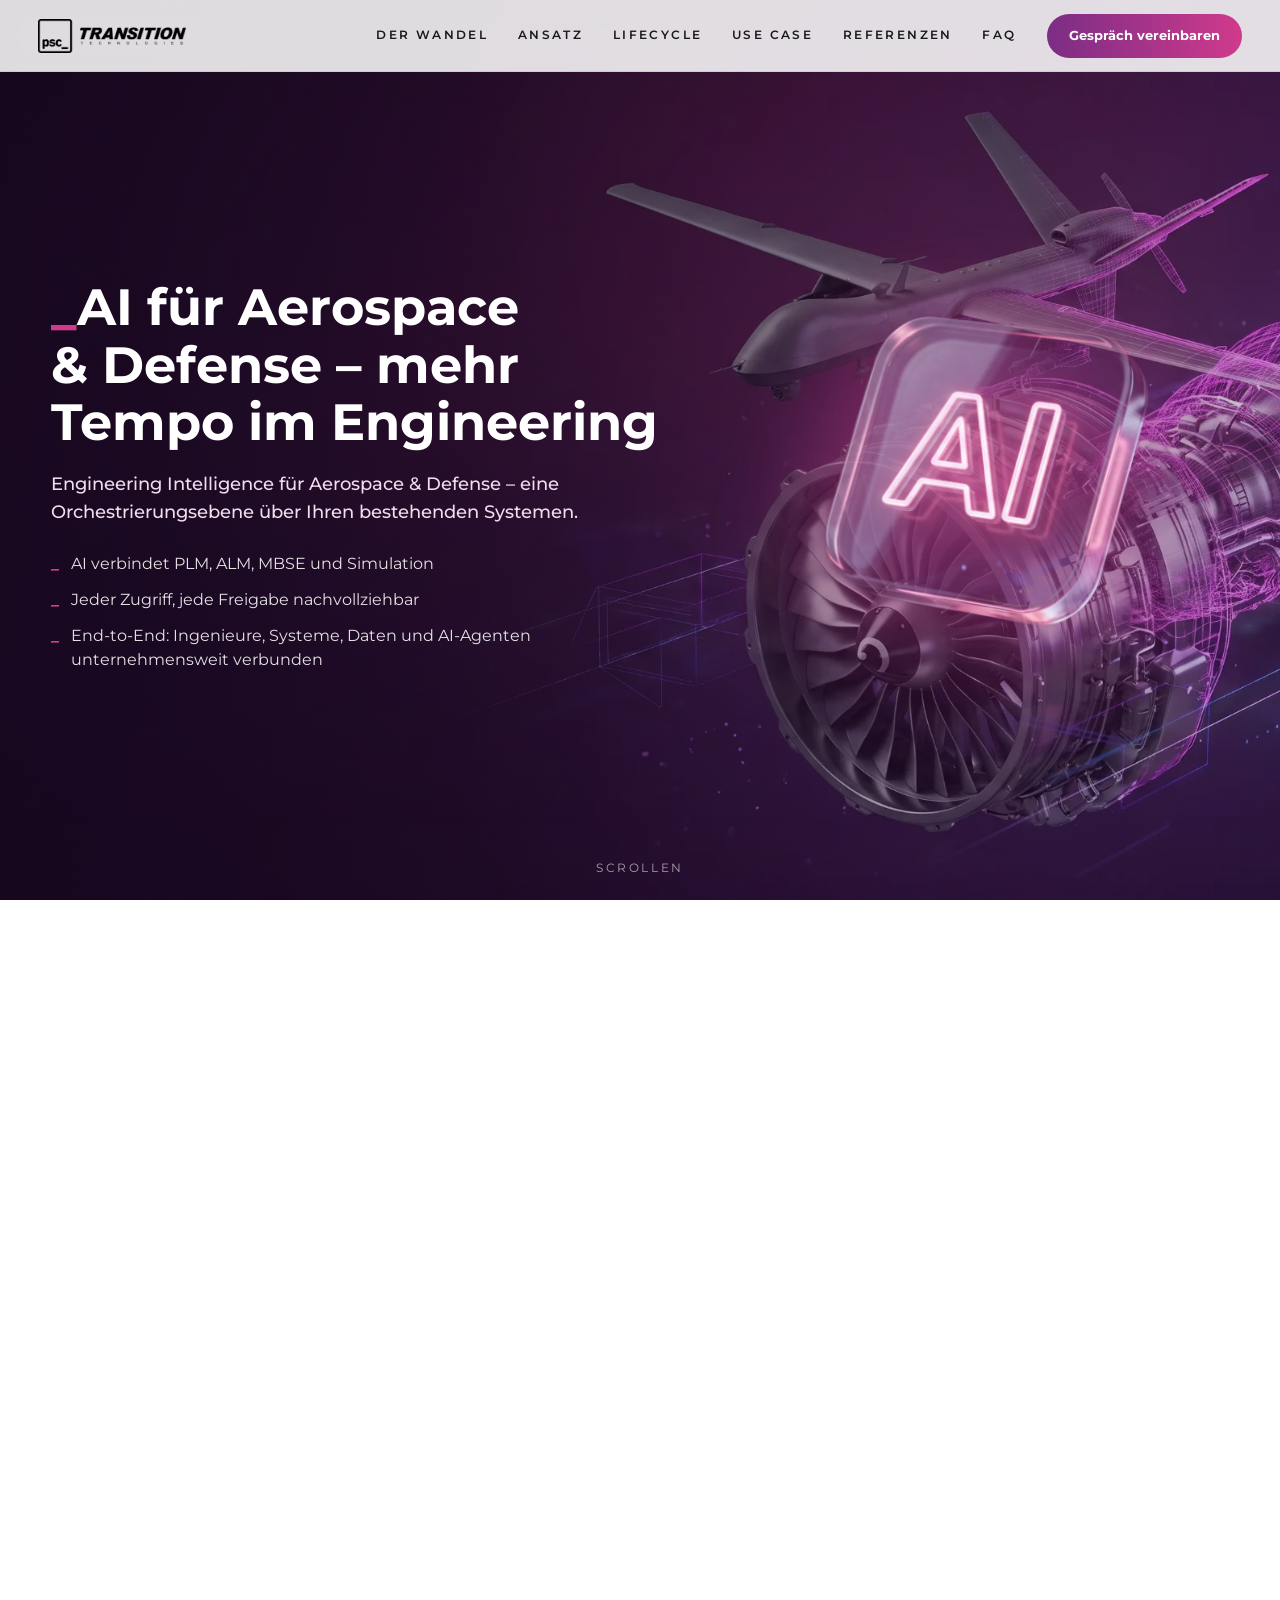
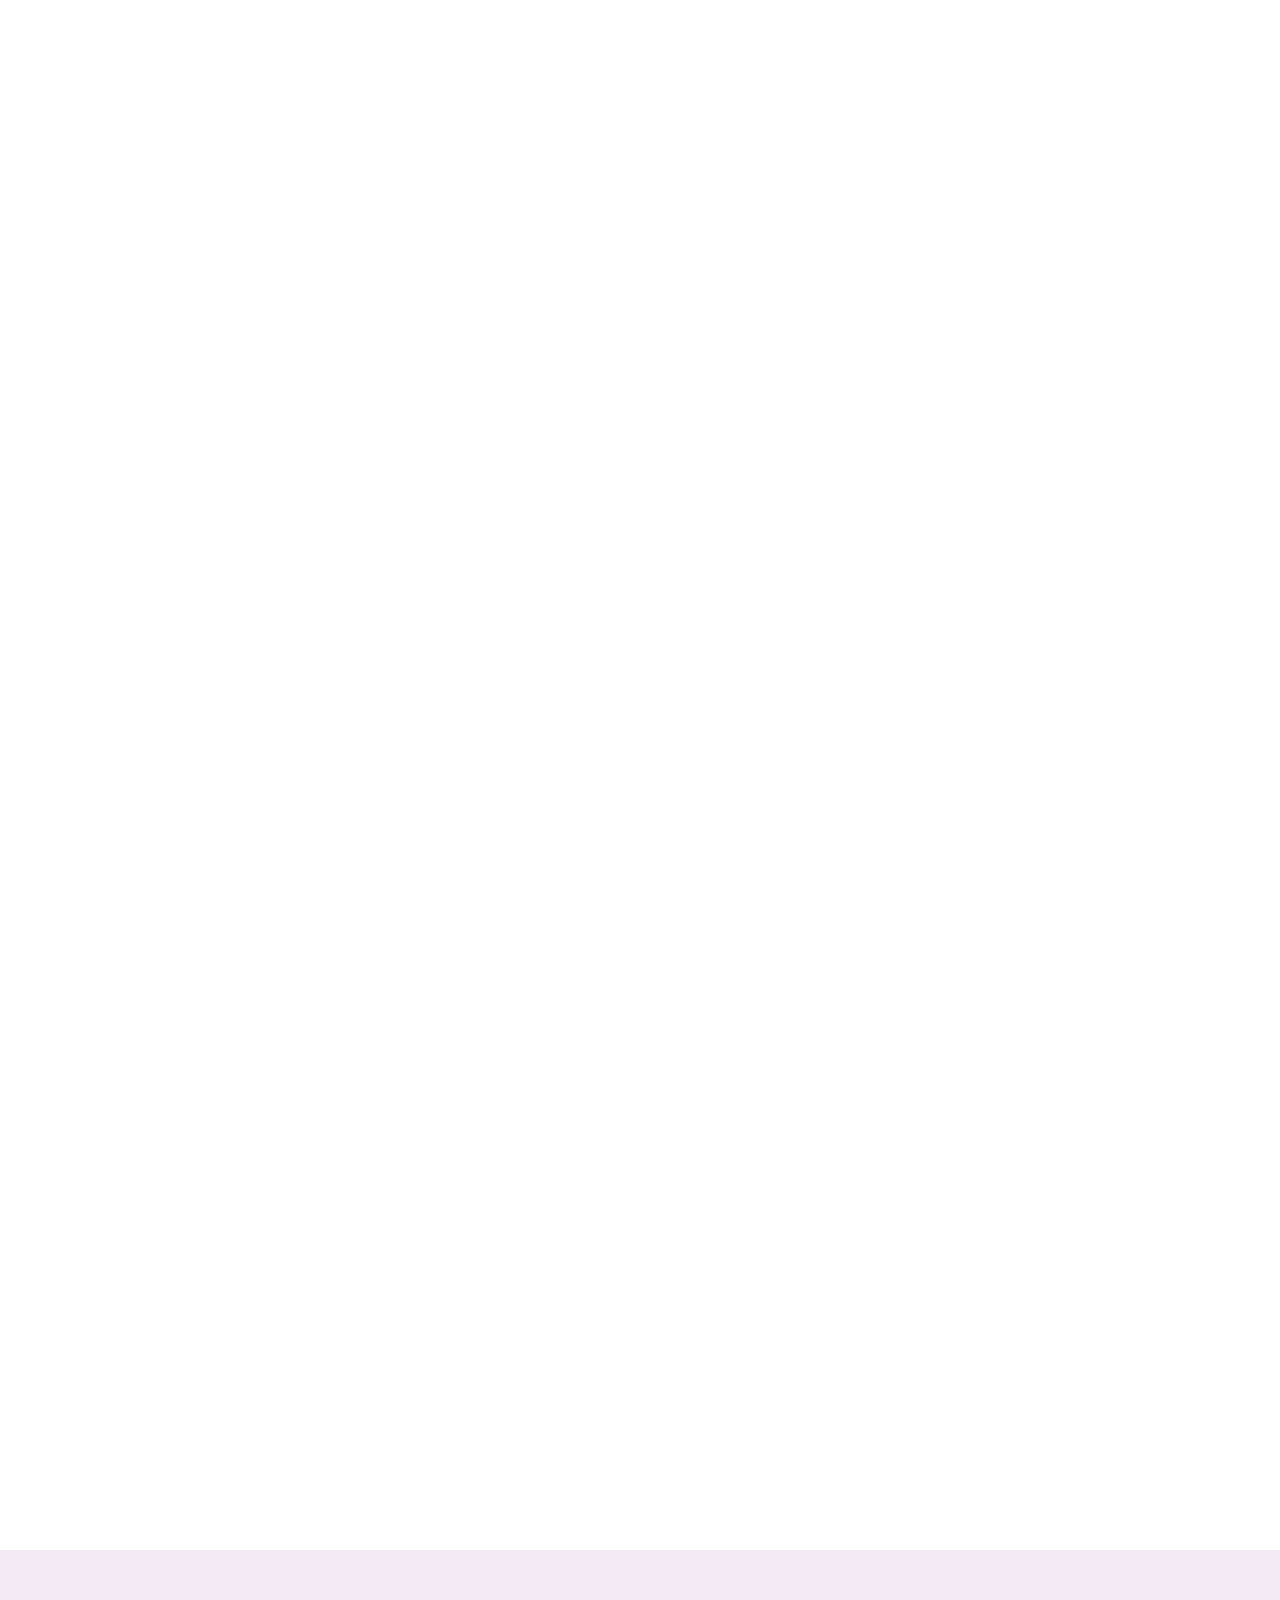
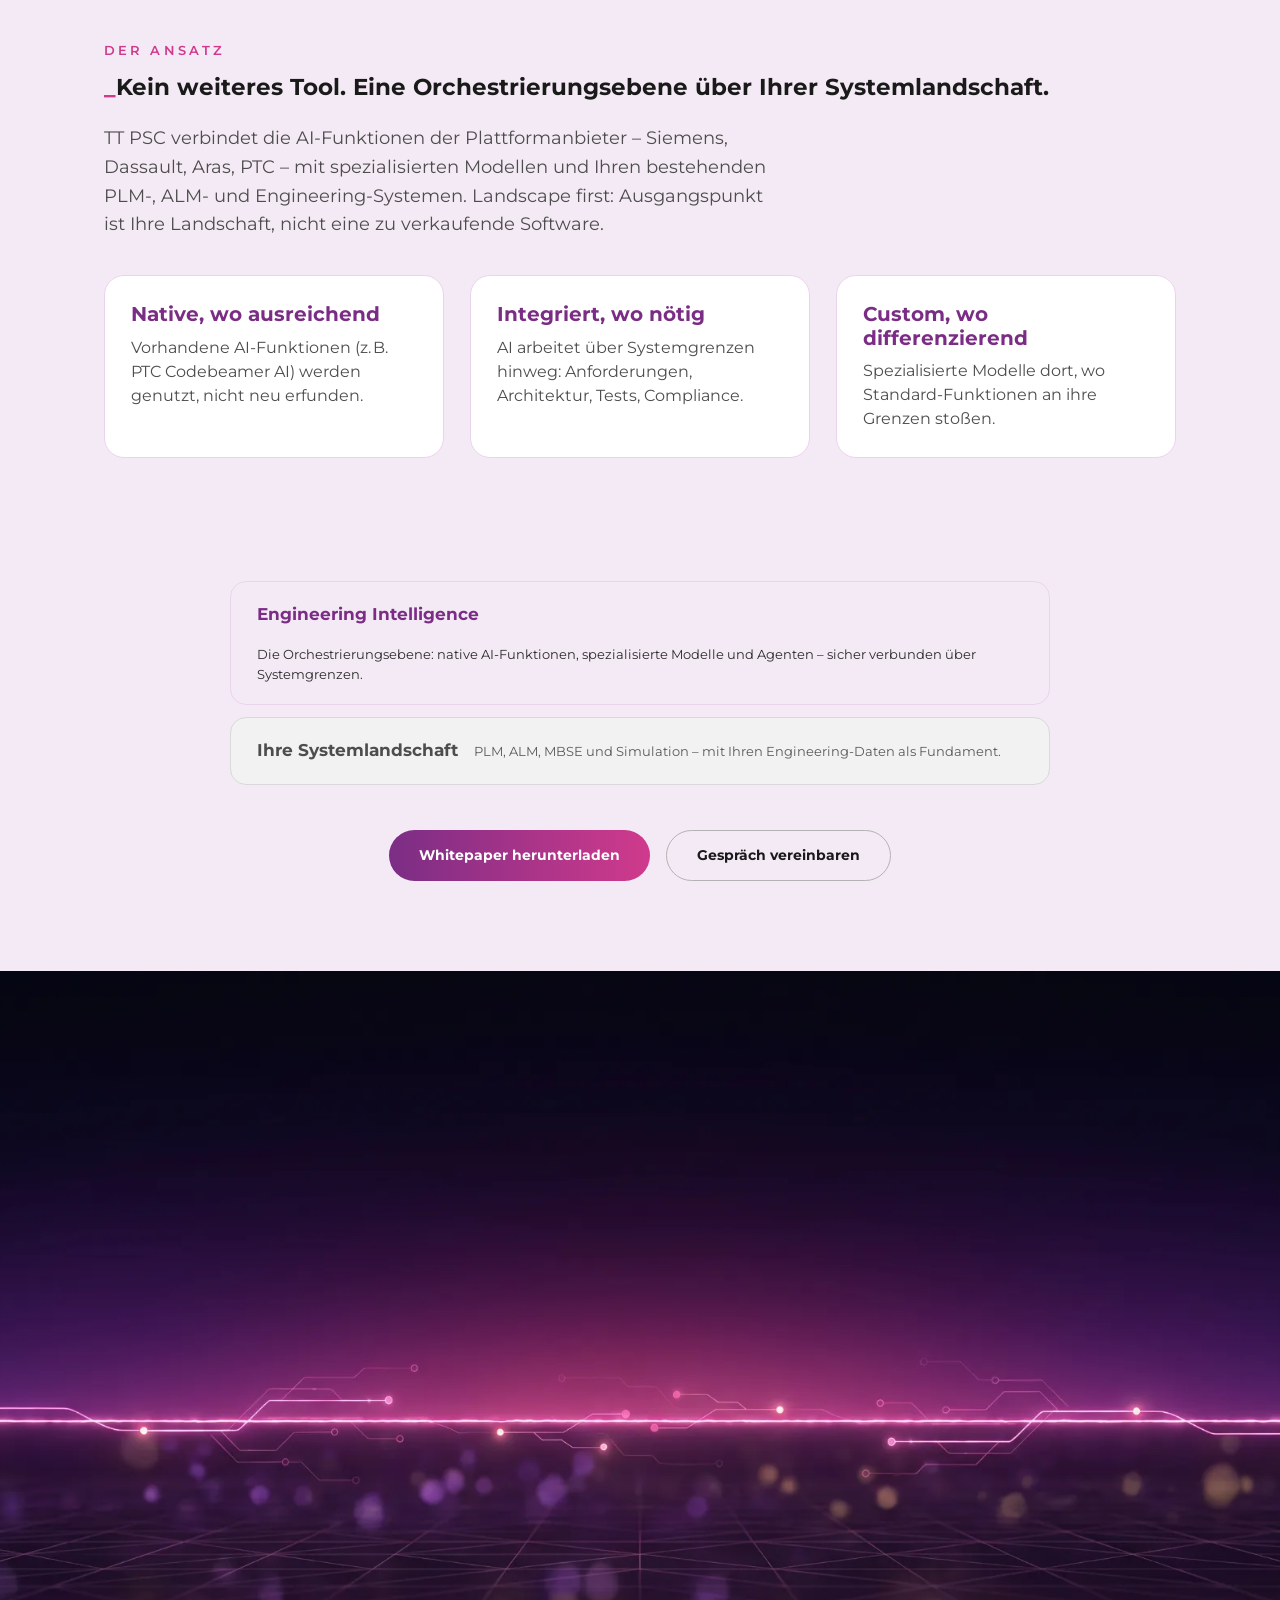
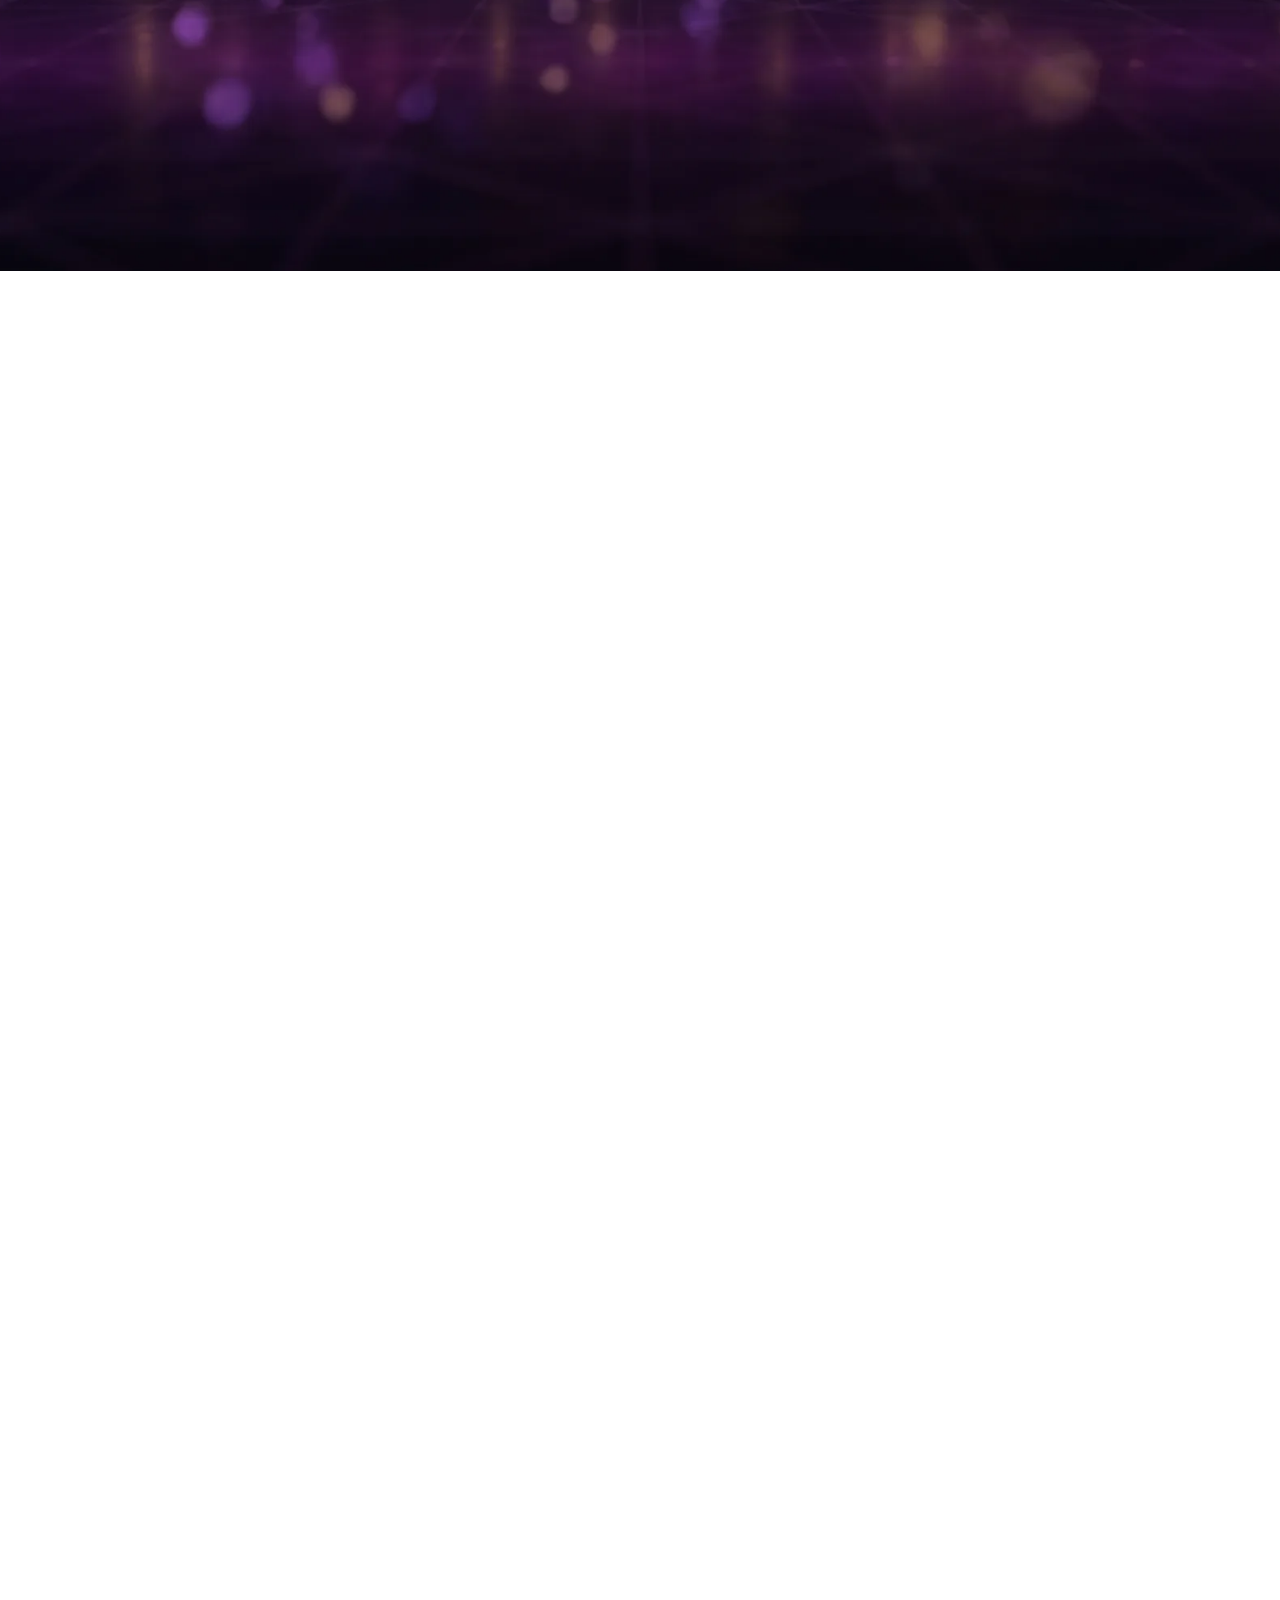
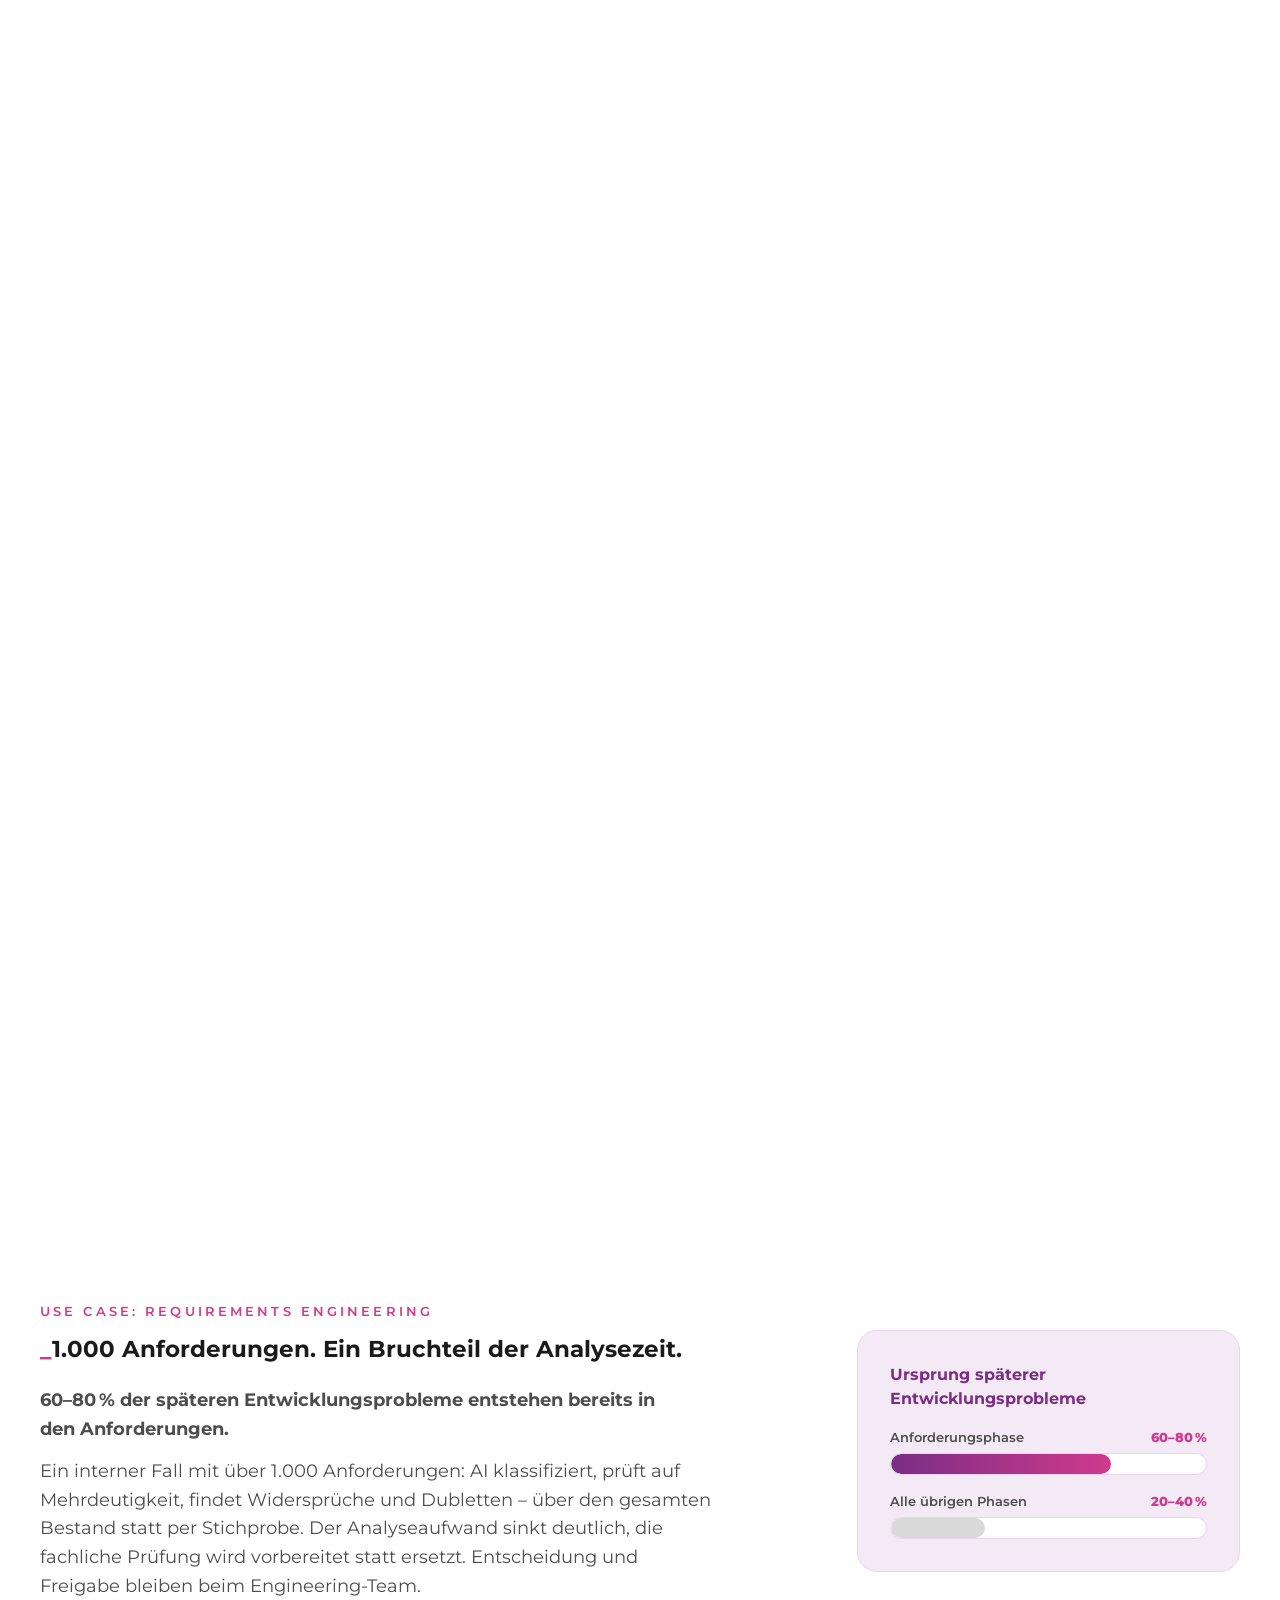
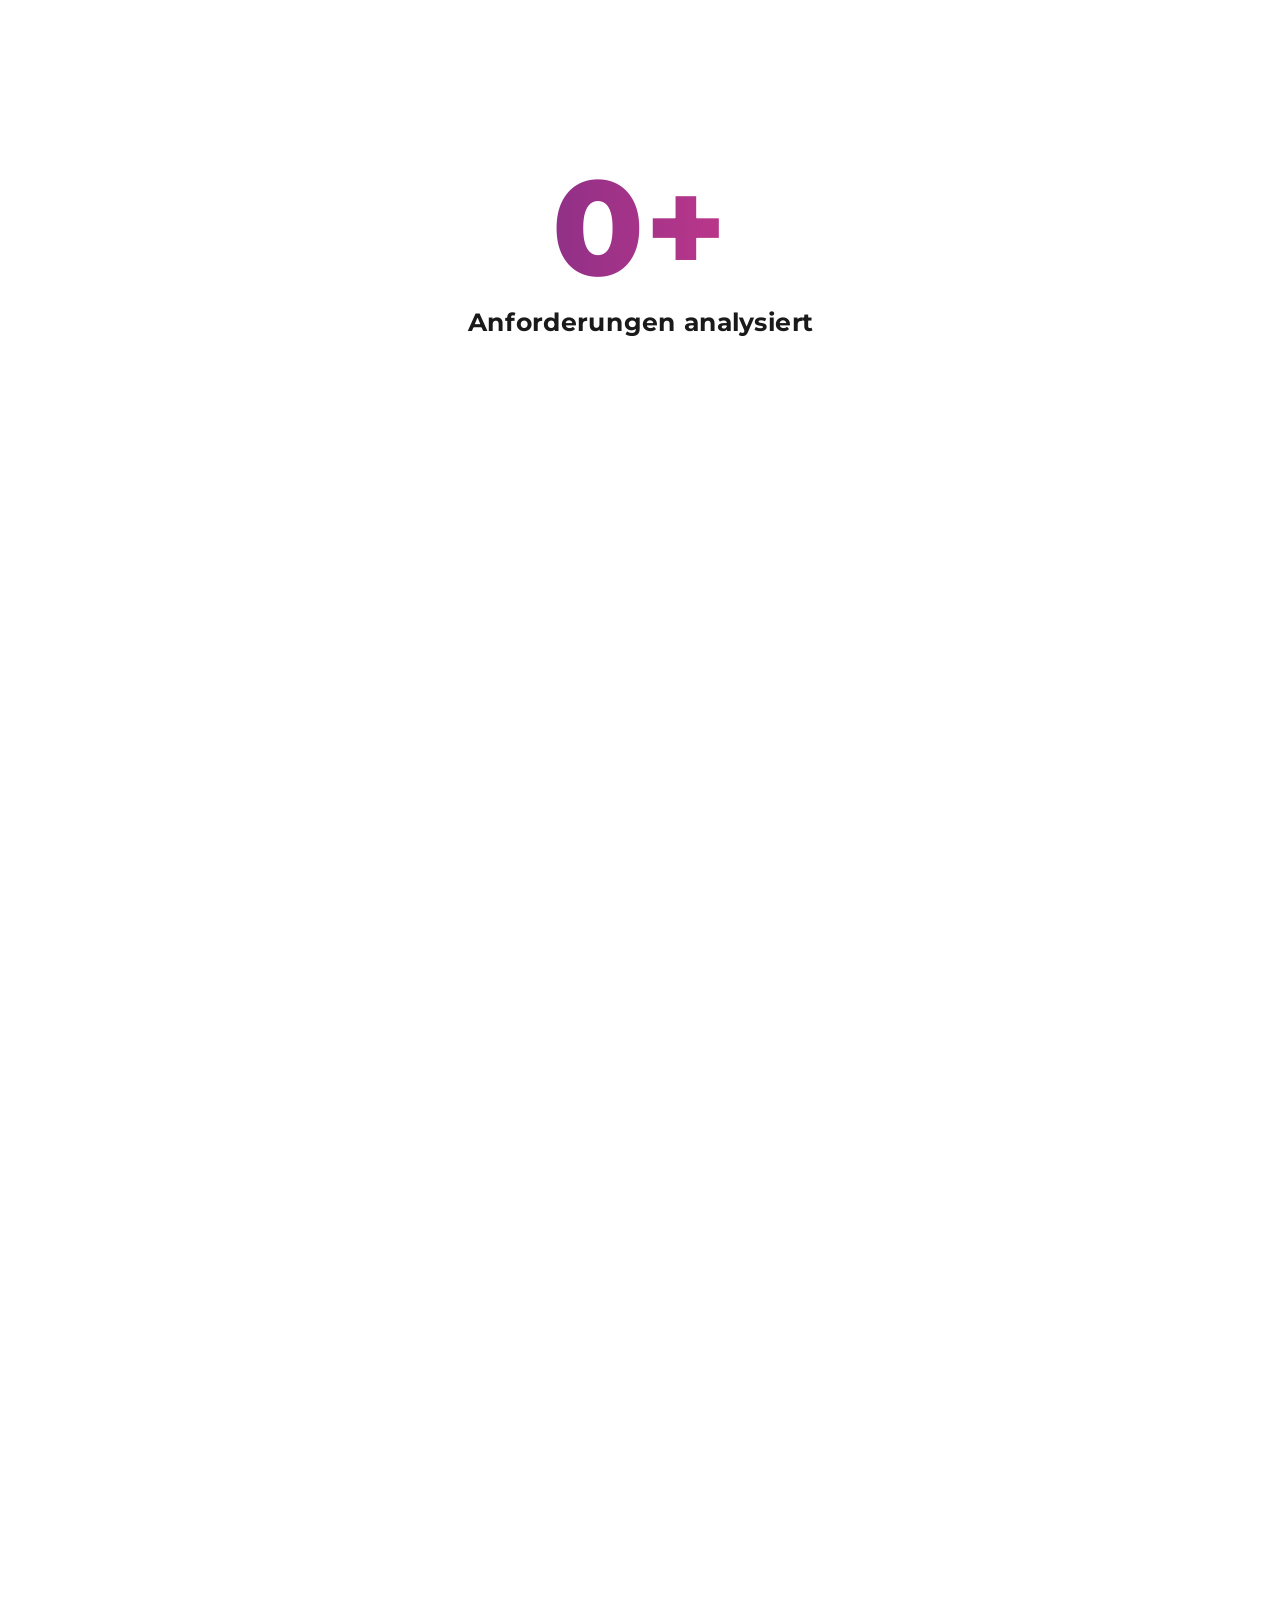
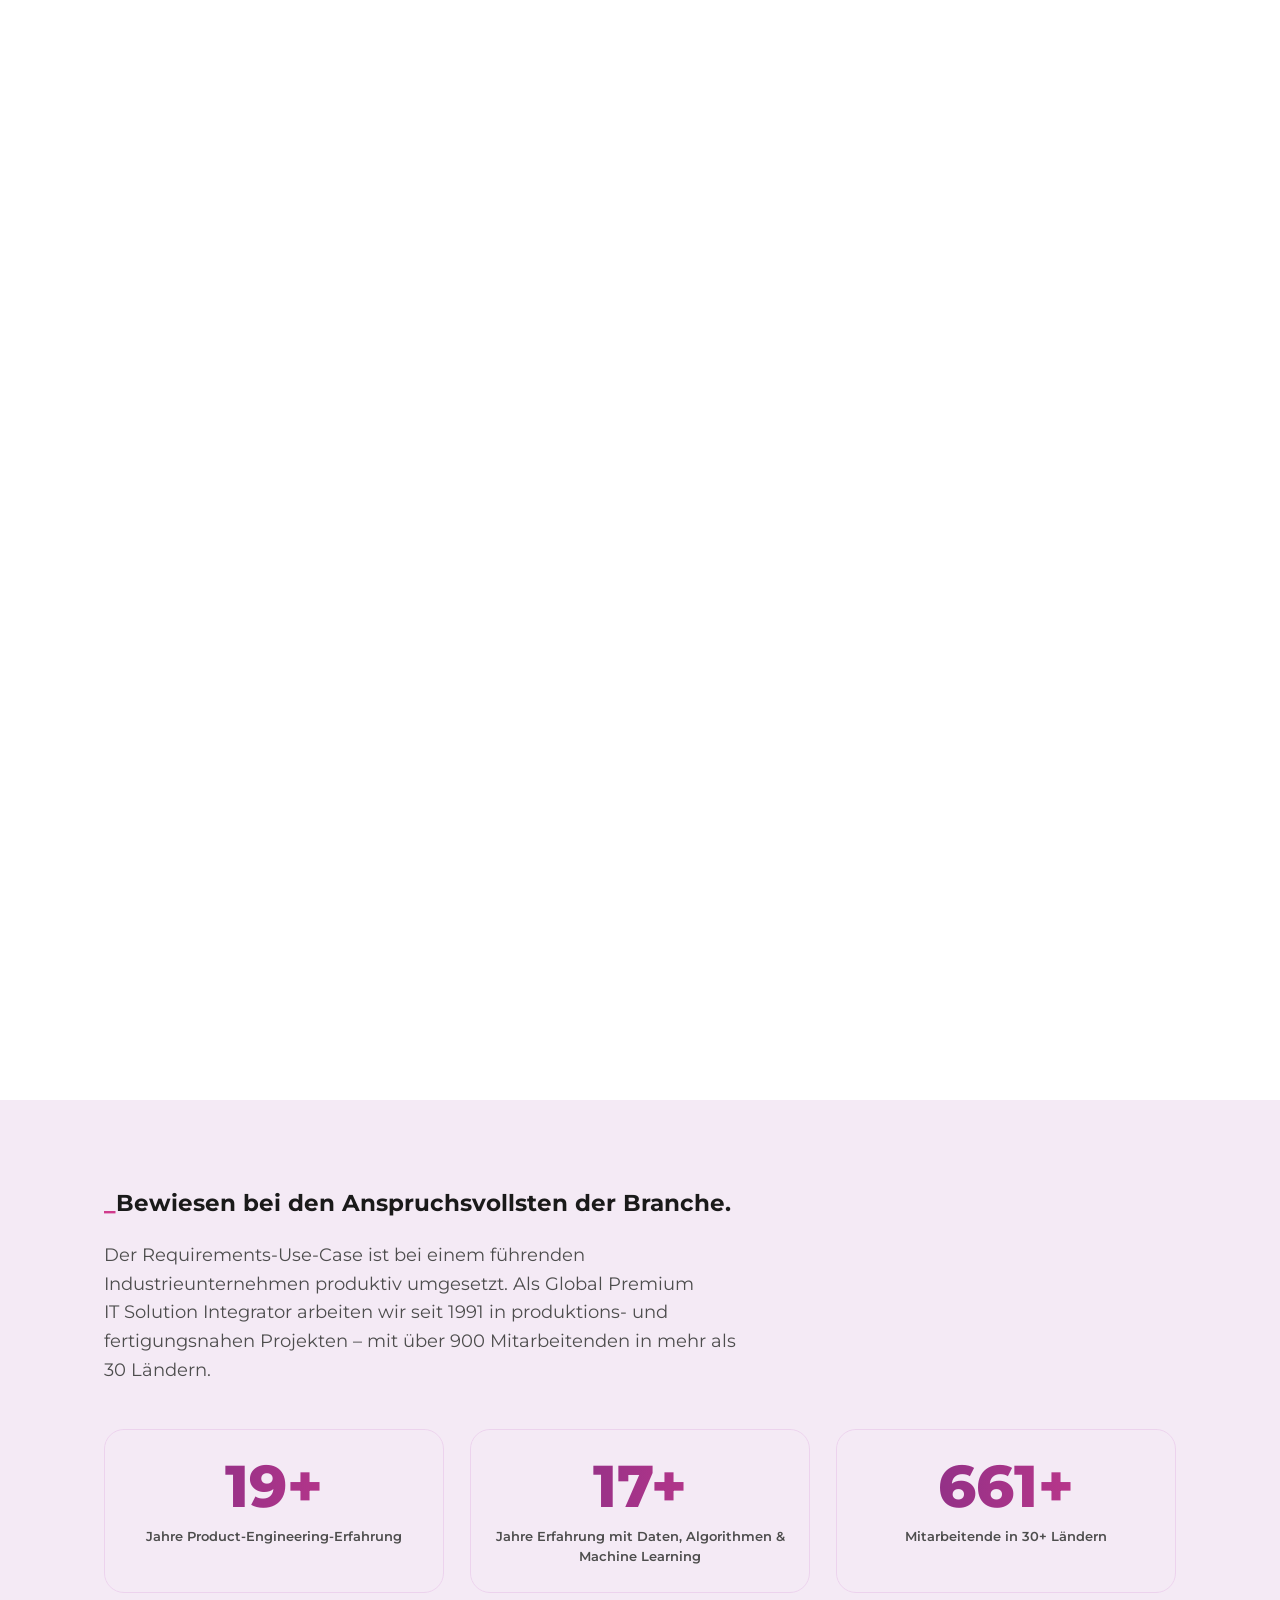
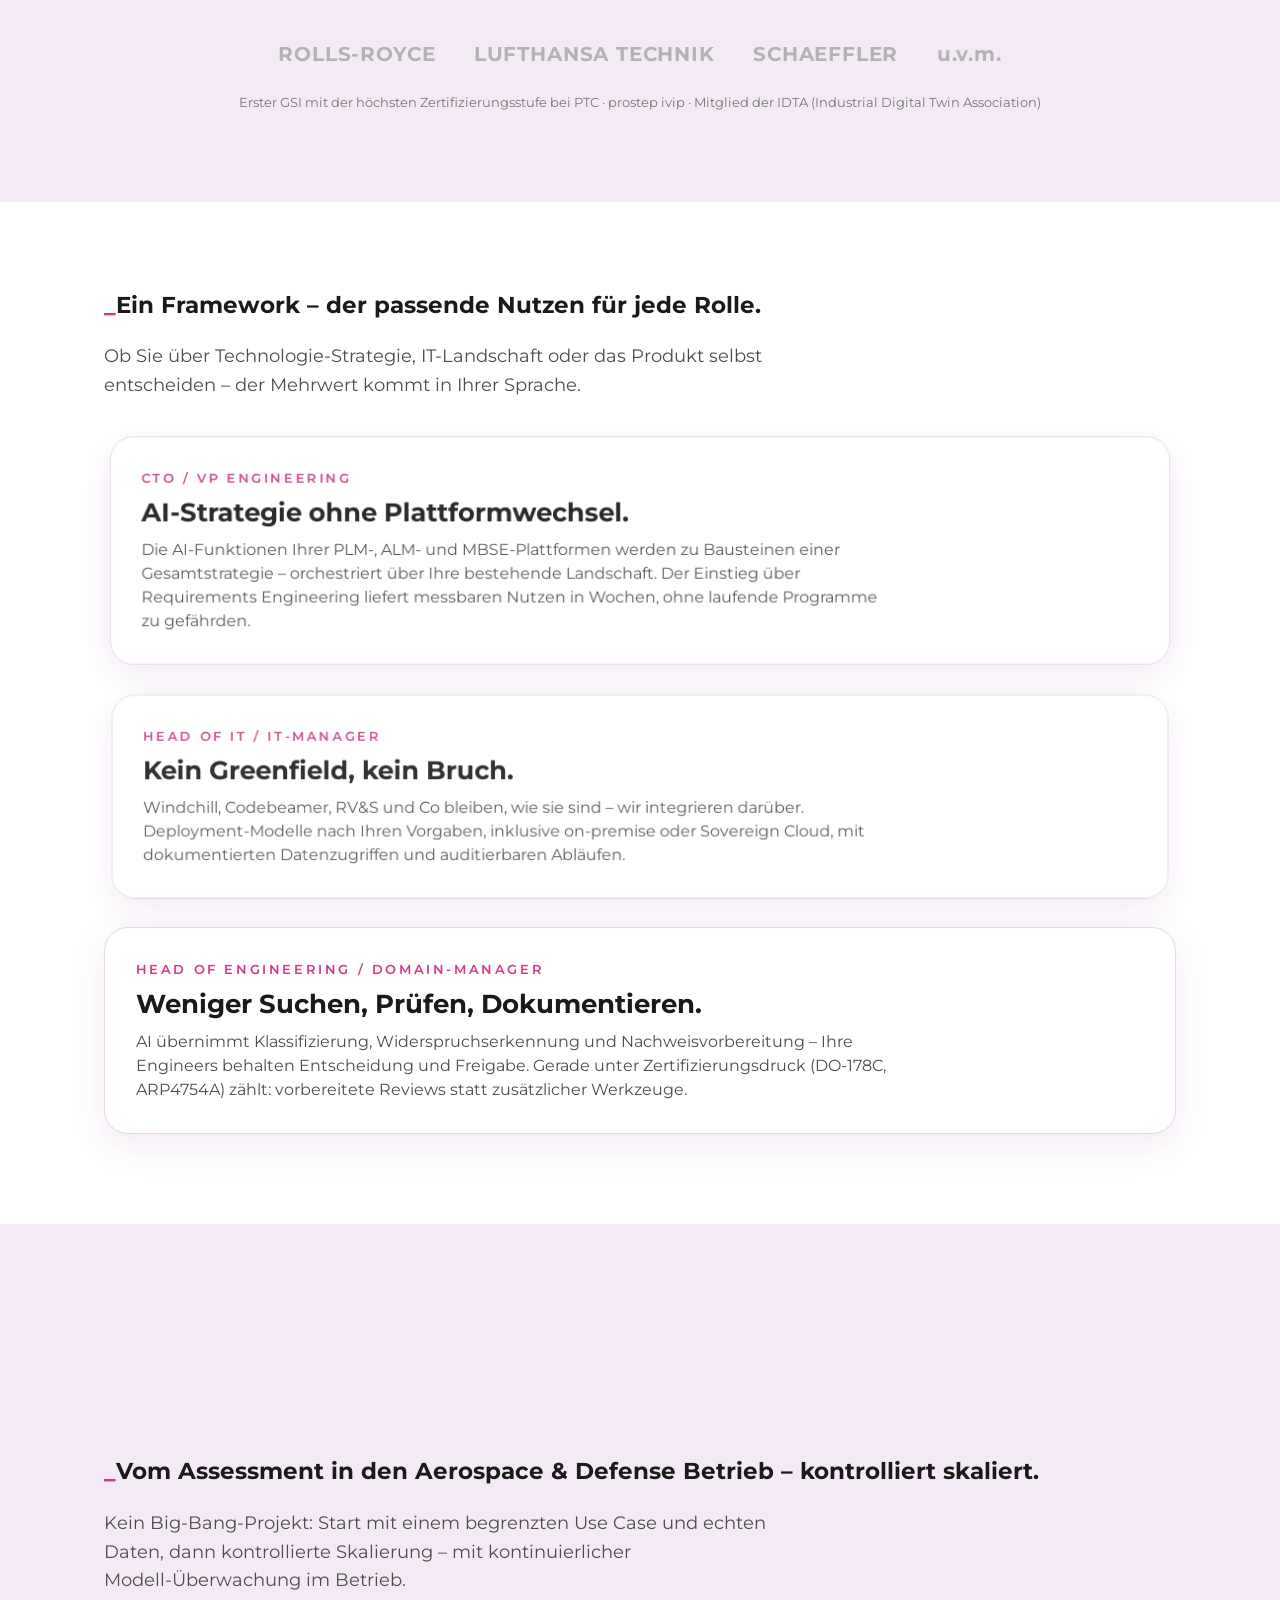
==== commit e1d370df: "Add files via upload" ====
--- a/index.html
+++ b/index.html
@@ -323,10 +323,10 @@
 <label>Vorname<input type="text" name="firstname" required autocomplete="given-name"></label>
 <label>Nachname<input type="text" name="lastname" required autocomplete="family-name"></label>
 <label>Unternehmen<input type="text" name="company" required autocomplete="organization"></label>
-<label>E-Mail<input type="email" name="email" required autocomplete="email"></label>
+<label>E-Mail<input type="email" name="email" required autocomplete="email"></label><input class="hp" type="text" name="website" tabindex="-1" autocomplete="off" aria-hidden="true">
 <label class="consent"><input type="checkbox" name="consent" required><span>Ich stimme zu, dass TT PSC meine Angaben zur Bearbeitung meiner Anfrage speichert und verarbeitet. Weitere Informationen in den <a href="https://ttpsc.com/en/policies/" target="_blank" rel="noopener">Policies and Regulations</a>.</span></label>
 <button class="pill pill-a" type="submit" data-cursor="Download">Whitepaper herunterladen</button>
-<p class="ok">Vielen Dank! Das Whitepaper öffnet sich in einem neuen Tab – Sie erhalten es zusätzlich per E-Mail.</p>
+<p class="ok">Vielen Dank! Das Whitepaper öffnet sich in einem neuen Tab.</p>
 <p class="err">Die Anfrage konnte nicht gesendet werden. Bitte versuchen Sie es später erneut oder schreiben Sie direkt an <a href="mailto:andreas.kratz@ttpsc.com">andreas.kratz@ttpsc.com</a>.</p>
 </form>
 </div>
--- a/css/landing.css
+++ b/css/landing.css
@@ -243,7 +243,7 @@
 .contact-person .who span{display:block;color:rgba(255,255,255,.75);font-size:var(--fs-small);margin-top:2px}
 .contact-person a{color:#f6c9e4}
 .contact-person a:hover{color:#fff}
-.cform{background:rgba(255,255,255,.06);border:1px solid rgba(255,255,255,.18);border-radius:24px;padding:clamp(22px,3vh,34px);backdrop-filter:blur(8px);display:flex;flex-direction:column;gap:14px}
+.cform .hp{position:absolute;left:-9999px;width:1px;height:1px;opacity:0;pointer-events:none}.cform{background:rgba(255,255,255,.06);border:1px solid rgba(255,255,255,.18);border-radius:24px;padding:clamp(22px,3vh,34px);backdrop-filter:blur(8px);display:flex;flex-direction:column;gap:14px}
 .cform label{display:flex;flex-direction:column;gap:6px;font-size:var(--fs-small);font-weight:600;color:rgba(255,255,255,.85)}
 .cform input{border-radius:12px;border:1px solid rgba(255,255,255,.3);background:rgba(255,255,255,.1);color:#fff;padding:12px 16px;font:400 15px var(--font-brand);min-height:46px}
 .cform input::placeholder{color:rgba(255,255,255,.45)}
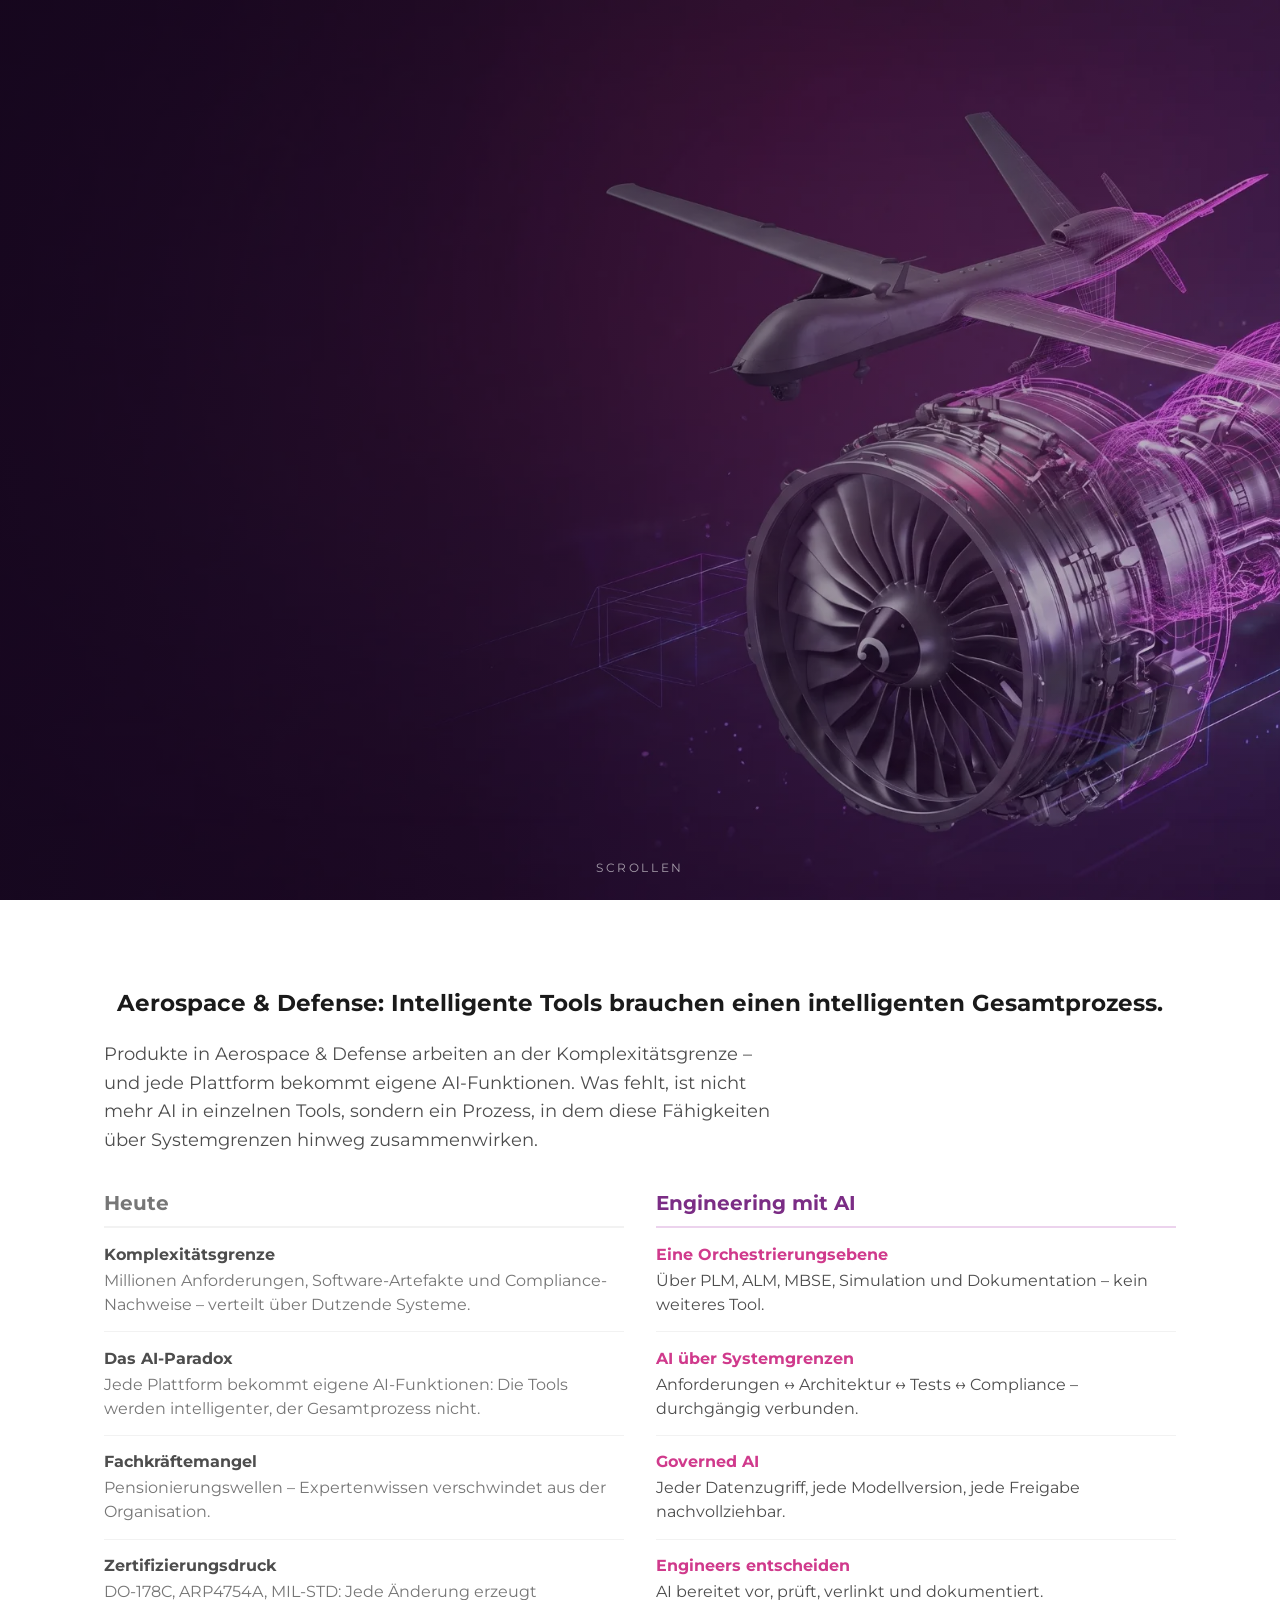
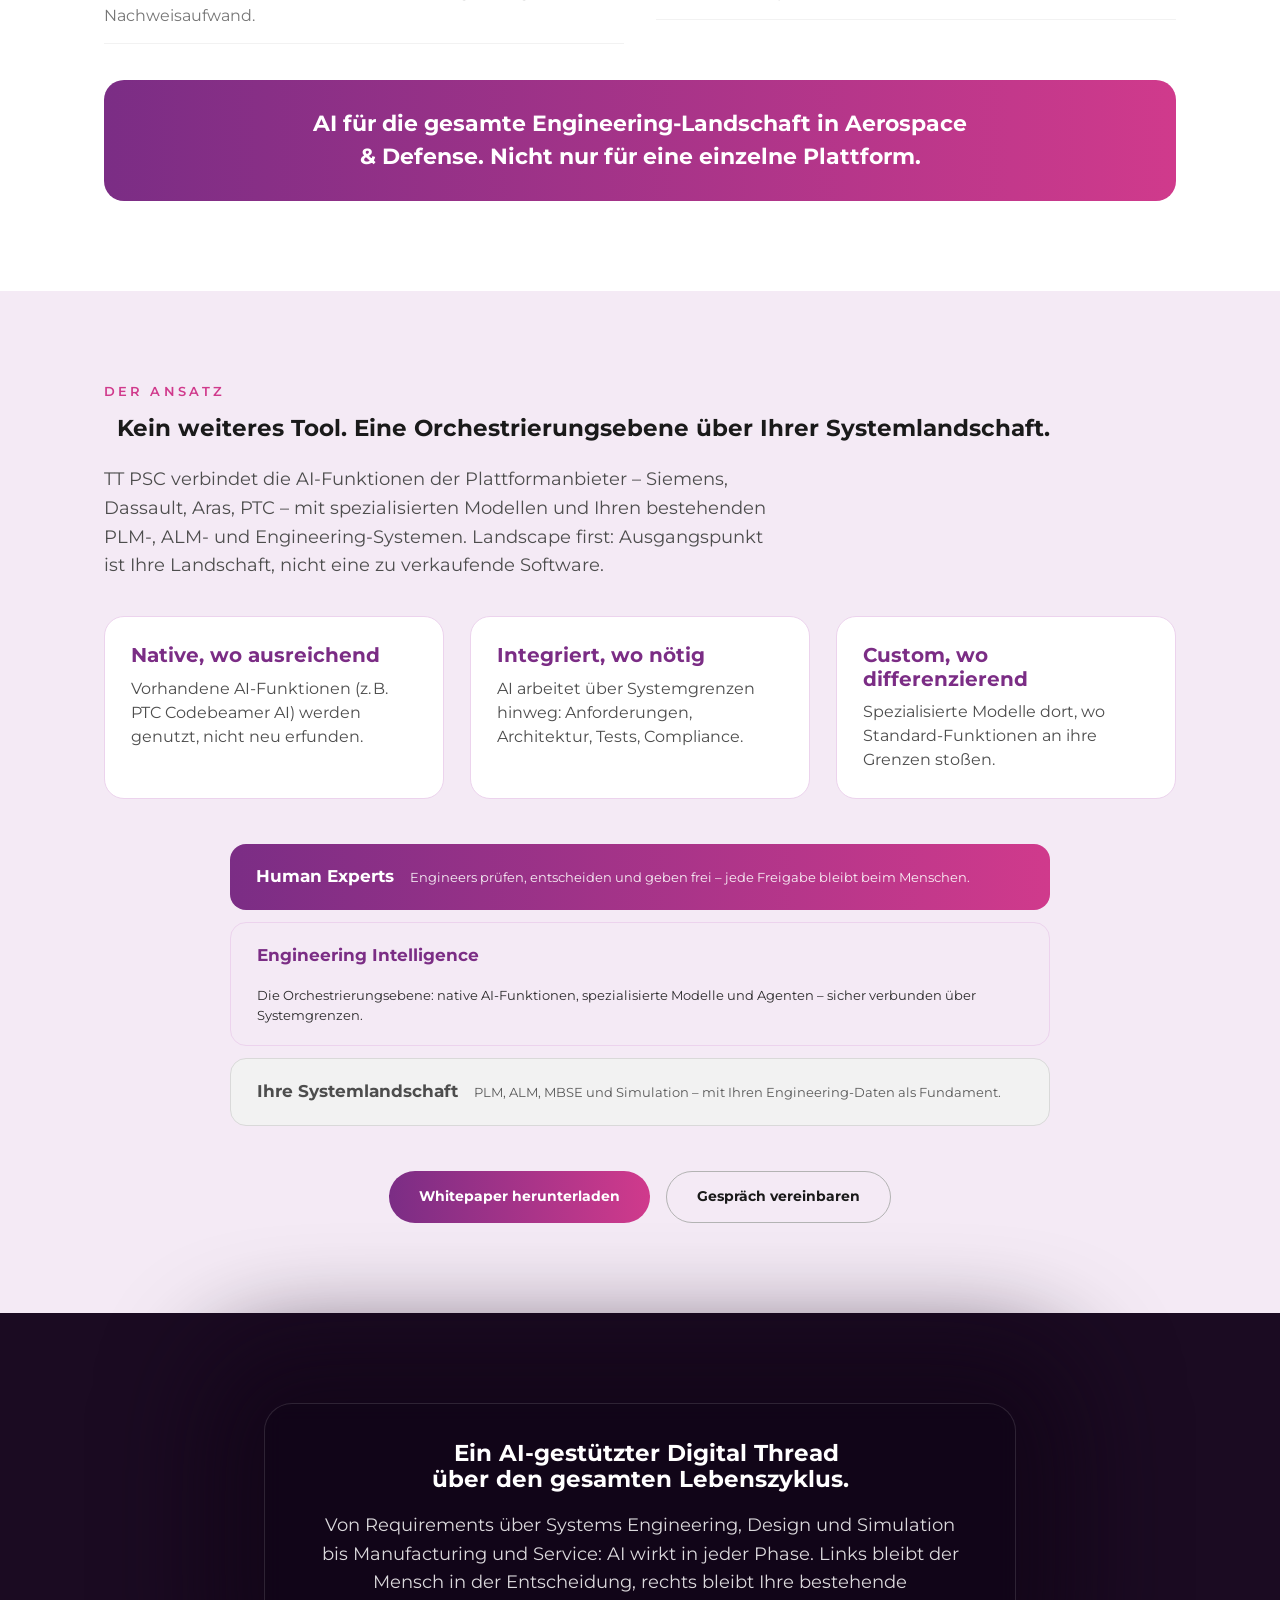
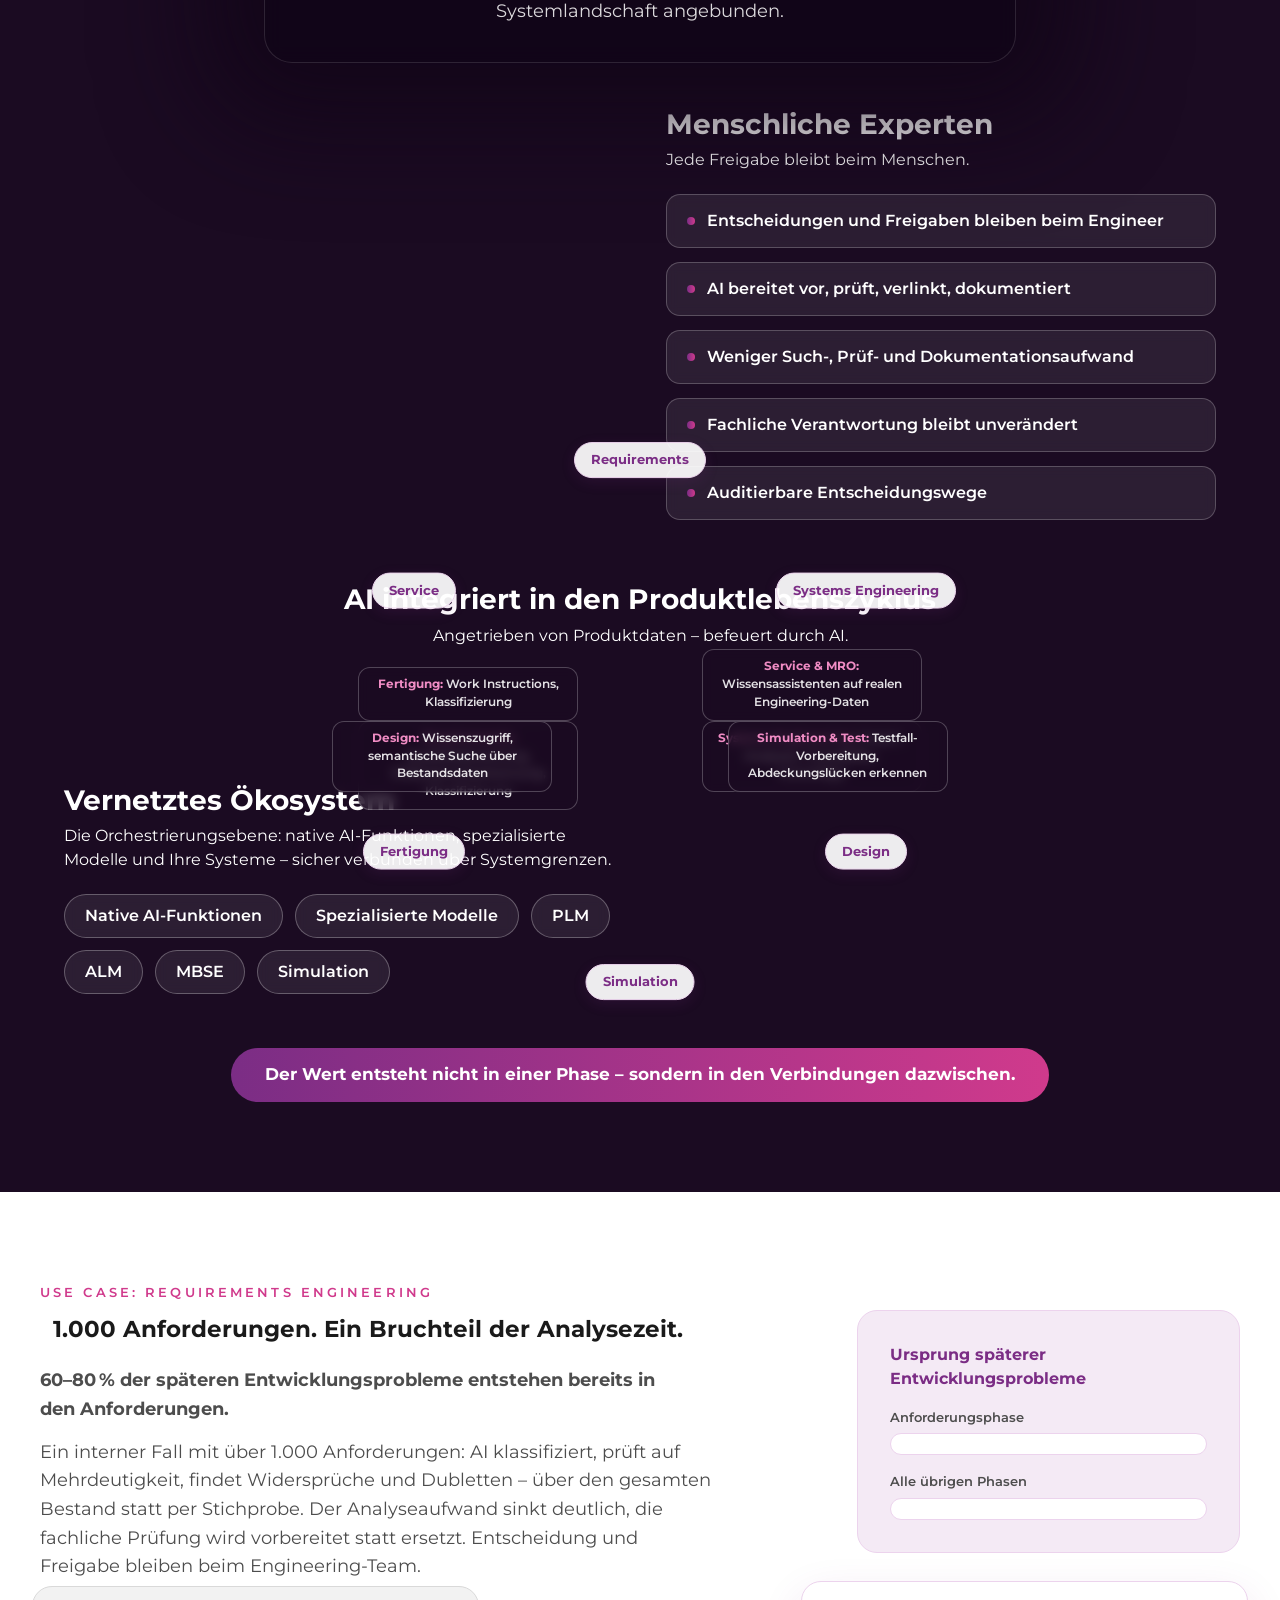
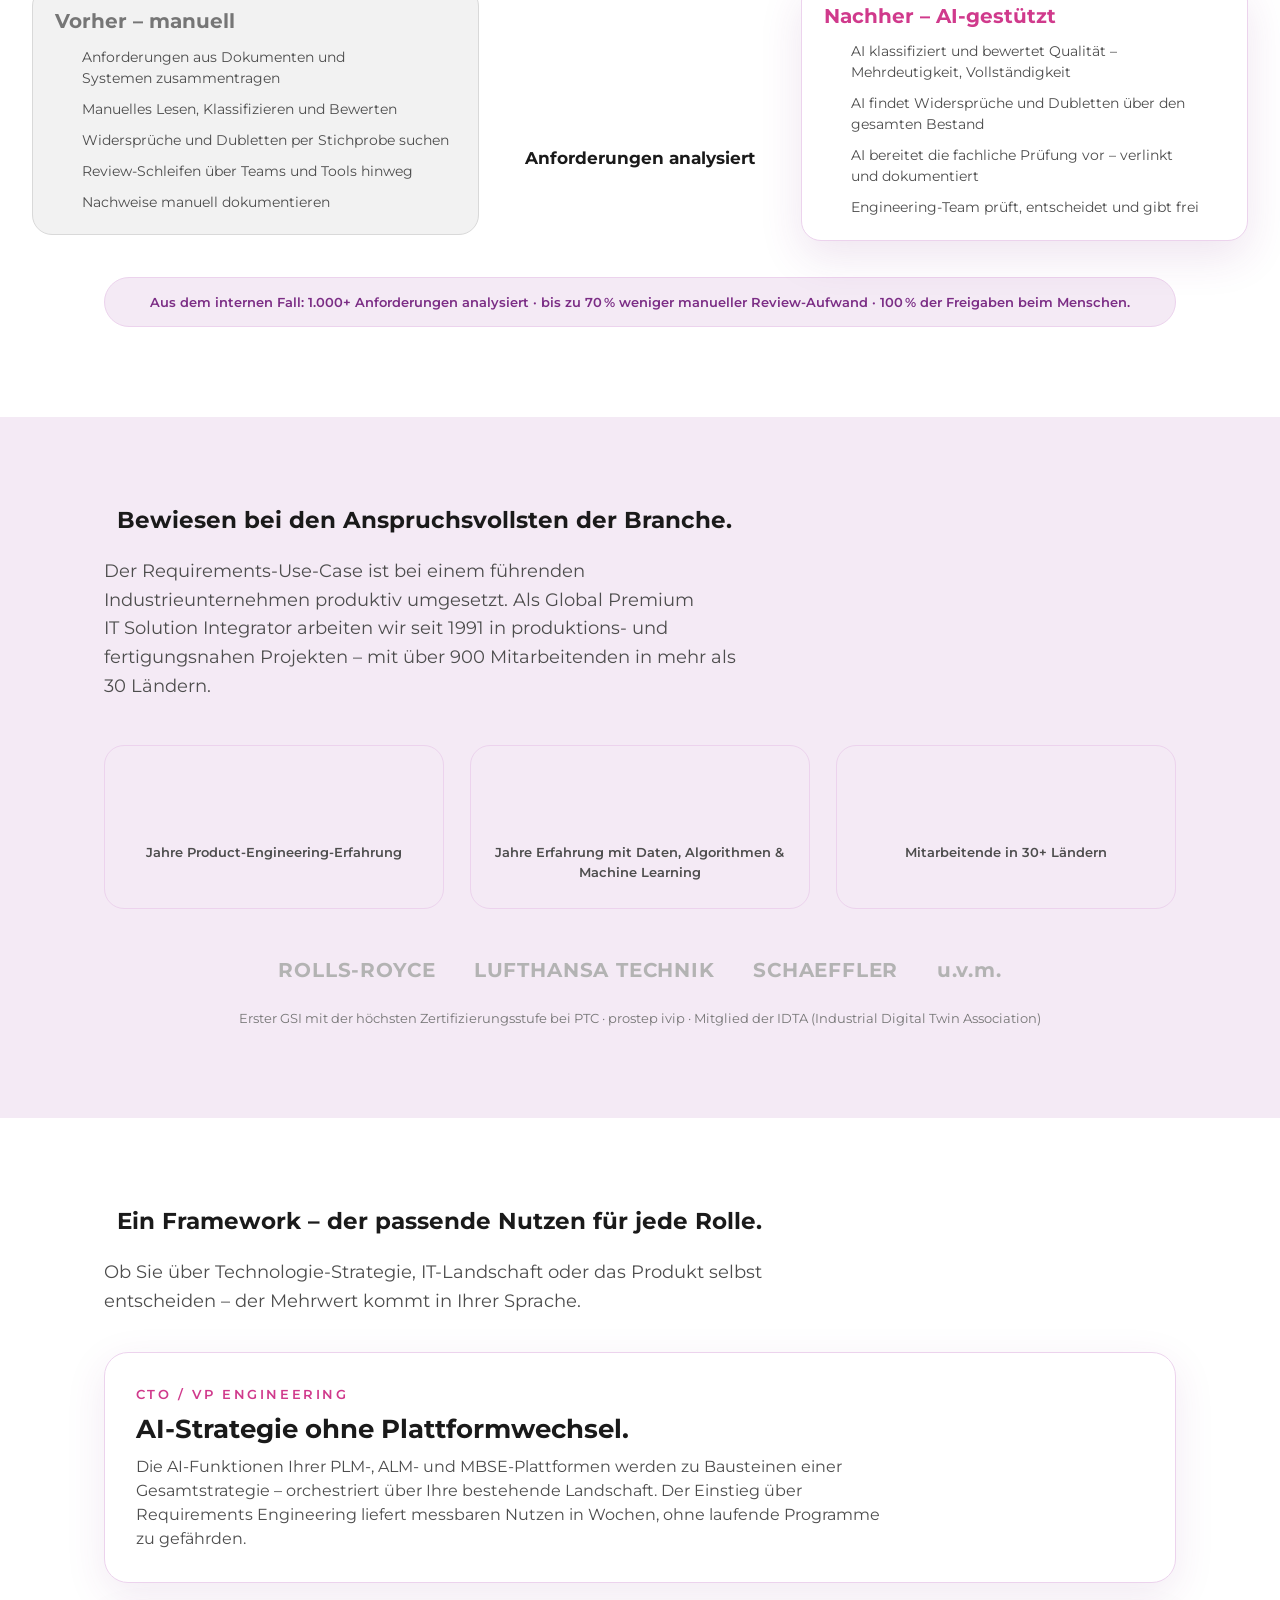
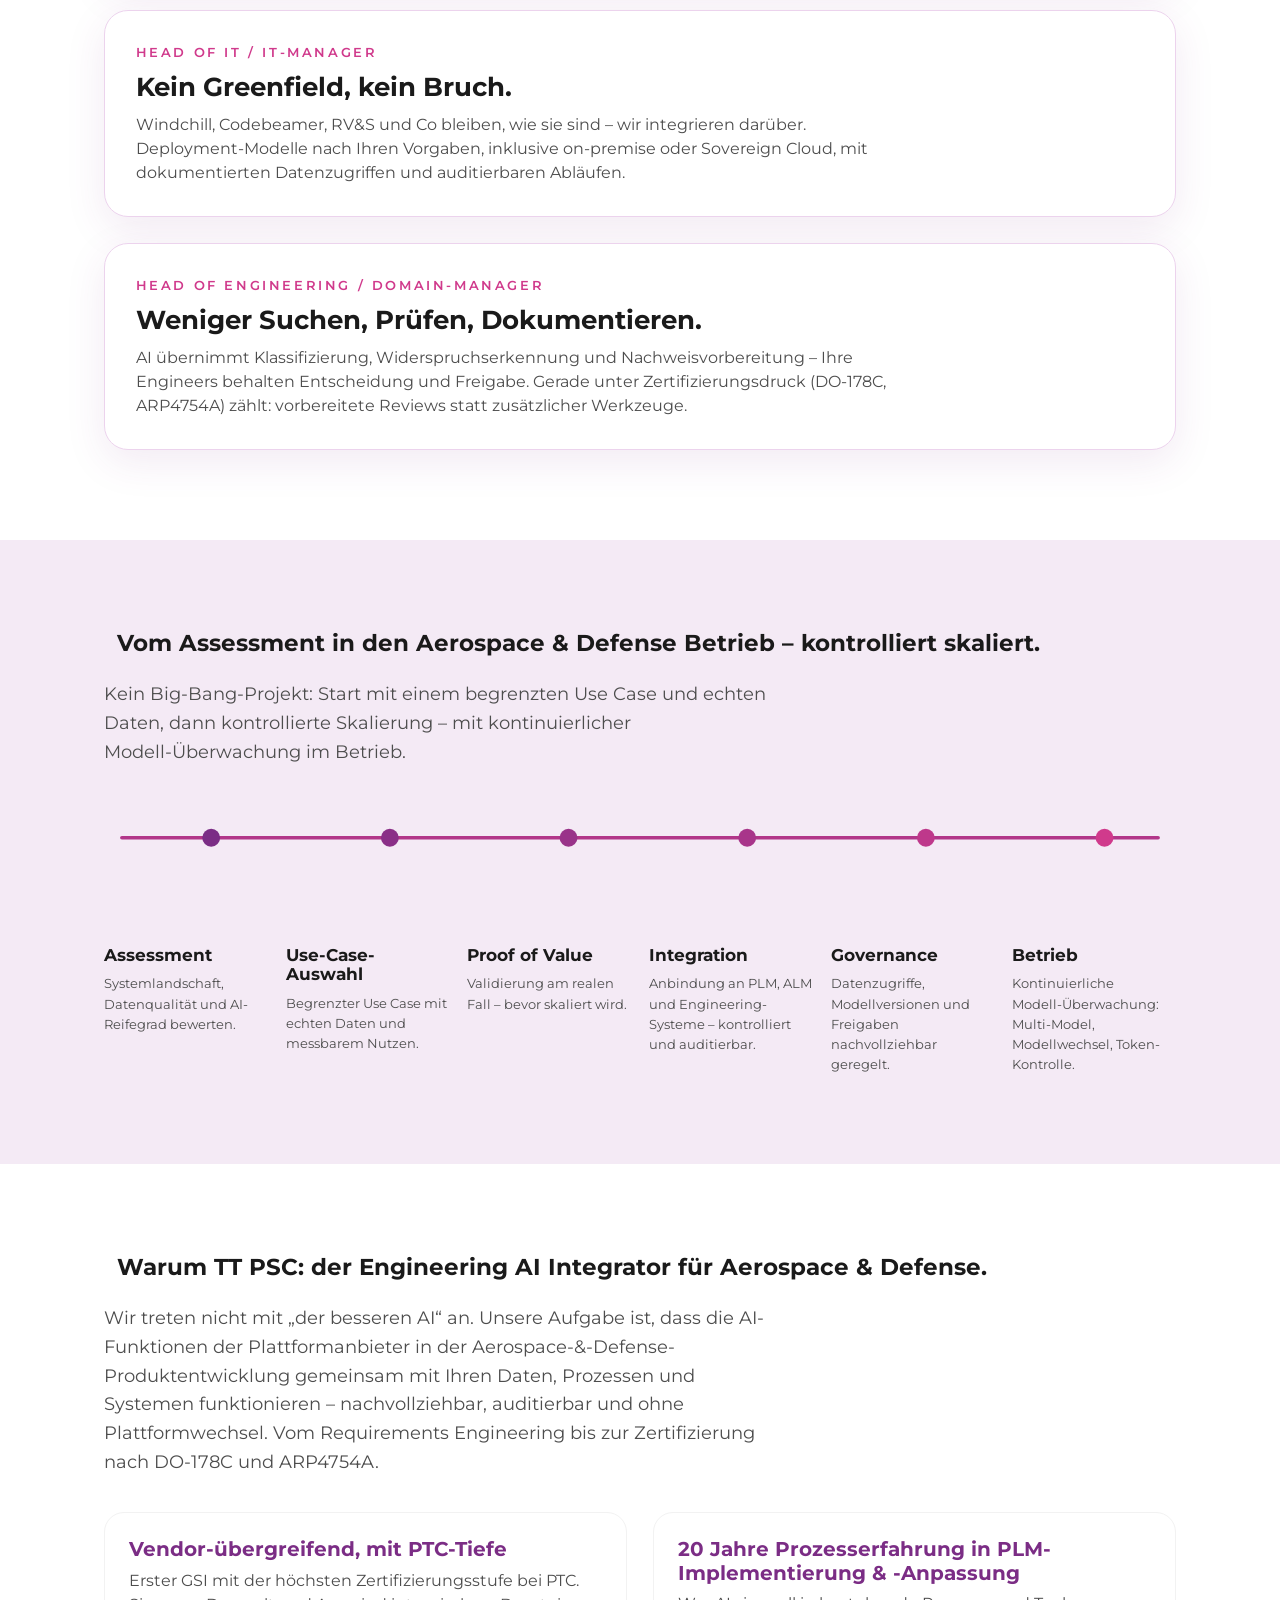
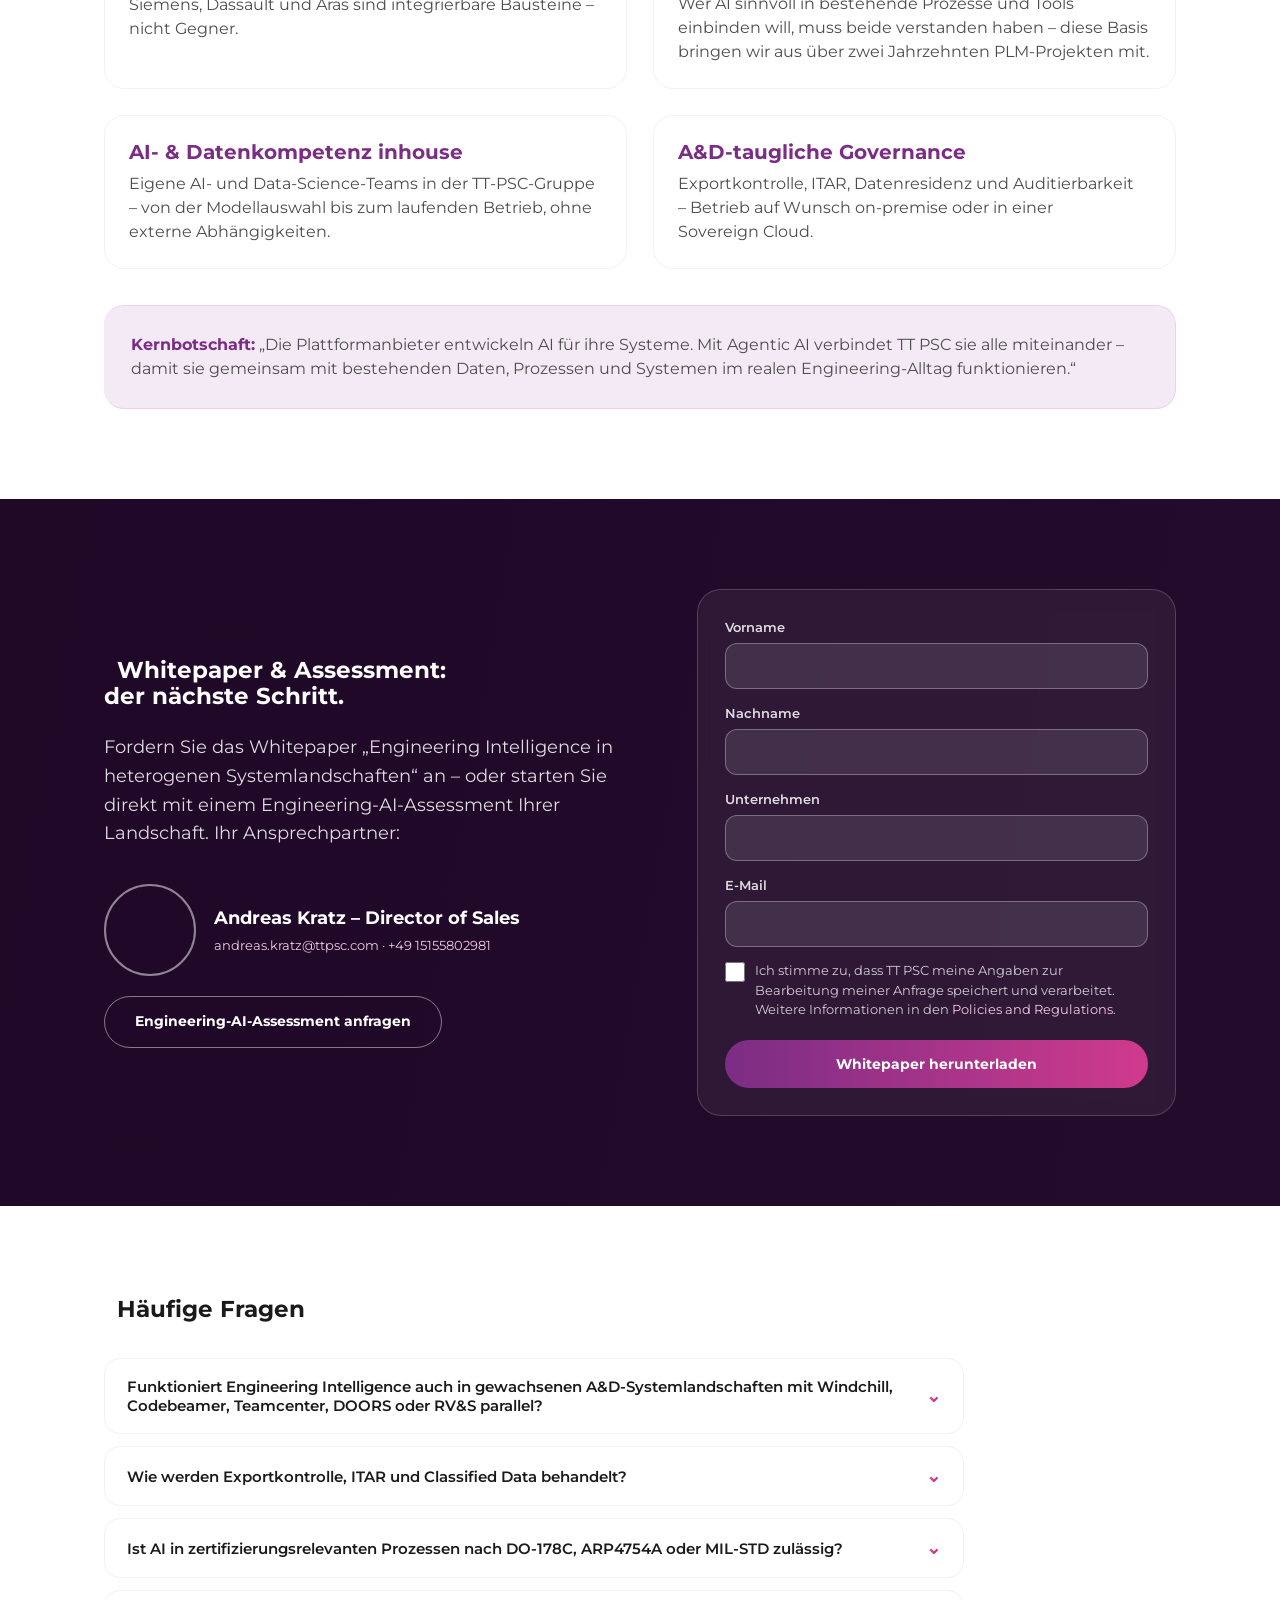
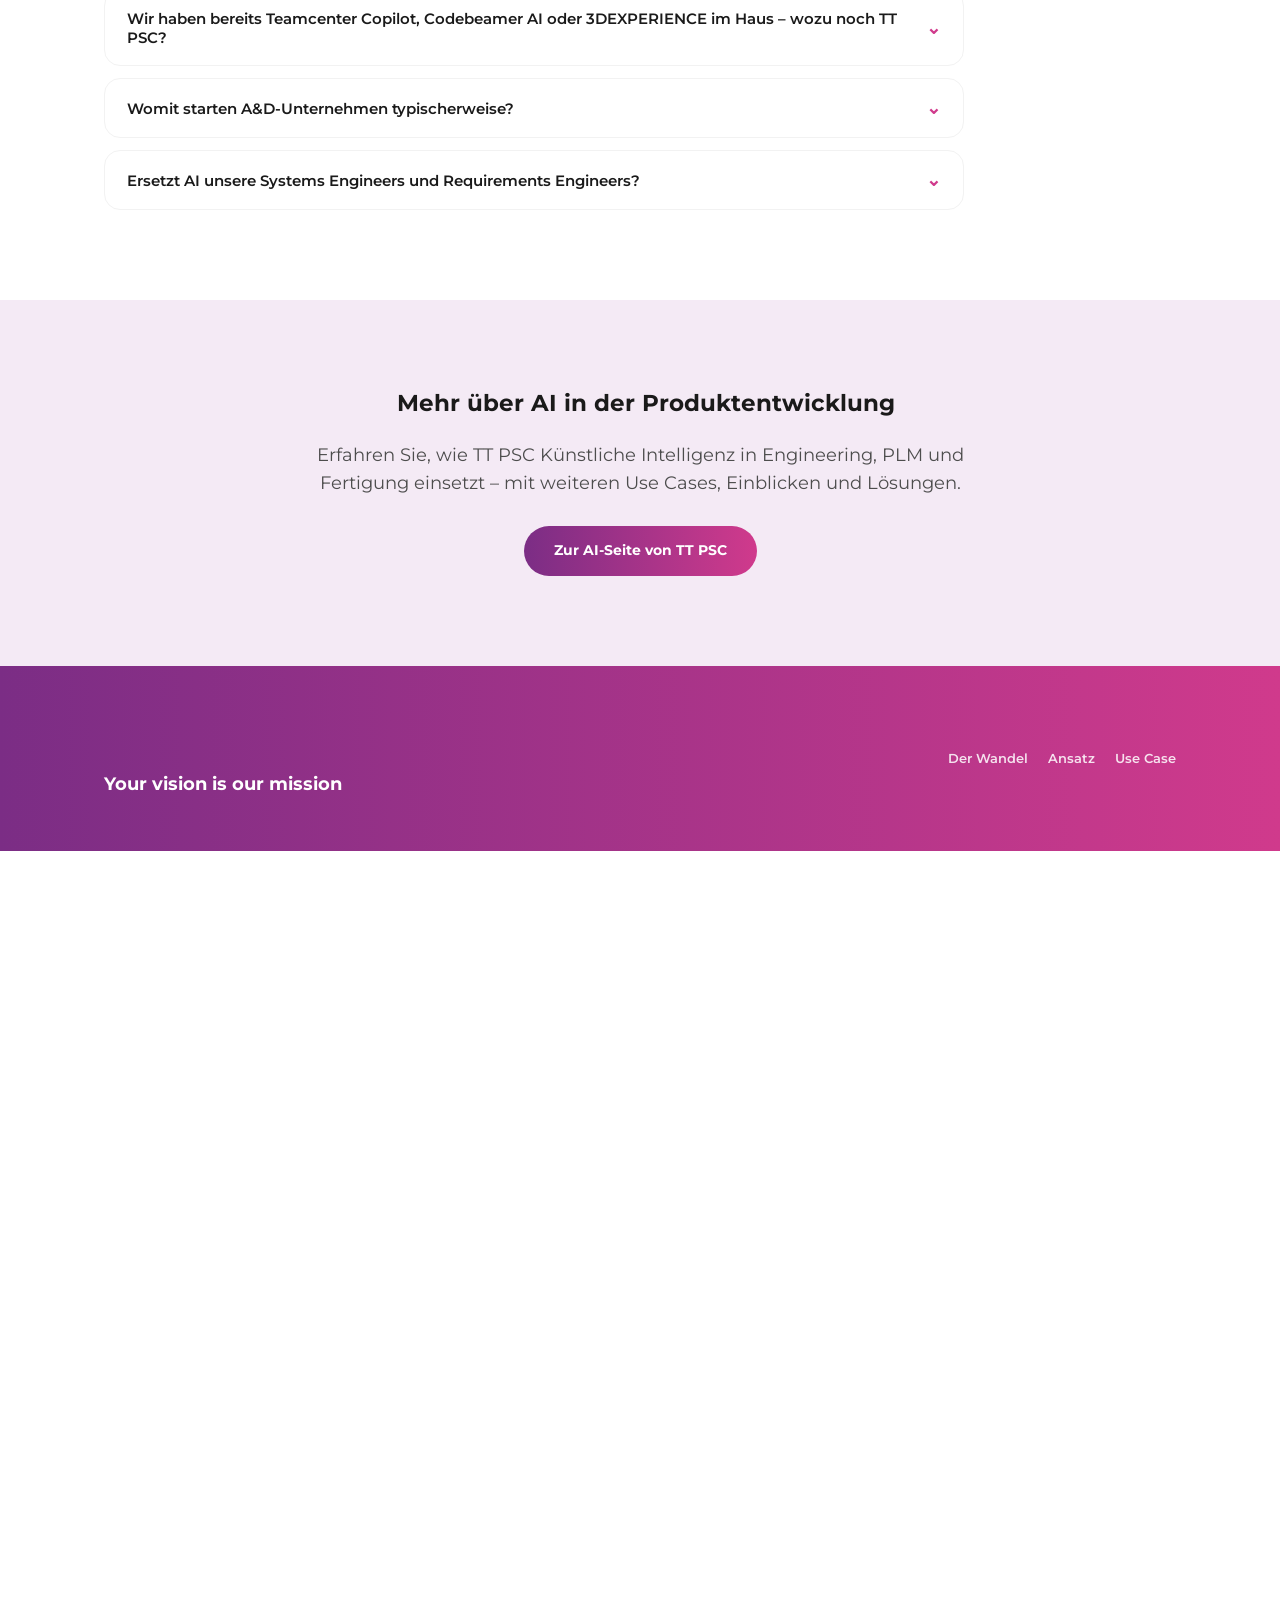
==== commit b8ad2c62: "Add files via upload" ====
--- a/index.html
+++ b/index.html
@@ -22,7 +22,9 @@
 <link rel="stylesheet" href="_ds/tt-psc-design-system-732e489f-d70c-4ef9-aea7-15bab71294e5/tokens/colors.css">
 <link rel="stylesheet" href="_ds/tt-psc-design-system-732e489f-d70c-4ef9-aea7-15bab71294e5/tokens/typography.css">
 <link rel="stylesheet" href="_ds/tt-psc-design-system-732e489f-d70c-4ef9-aea7-15bab71294e5/tokens/spacing.css">
-<link rel="stylesheet" href="css/landing.css">
+<link rel="stylesheet" href="css/landing.css?v=20260909b">
+<script>window.va=window.va||function(){(window.vaq=window.vaq||[]).push(arguments);};</script>
+<script defer src="/_vercel/insights/script.js"></script>
 <script type="application/ld+json">
 {"@context":"https://schema.org","@type":"FAQPage","mainEntity":[
 {"@type":"Question","name":"Funktioniert Engineering Intelligence auch in gewachsenen A&D-Systemlandschaften mit Windchill, Codebeamer, Teamcenter, DOORS oder RV&S parallel?","acceptedAnswer":{"@type":"Answer","text":"Ja – genau dafür ist der Ansatz gebaut. Landscape first: Wir starten bei Ihrer vorhandenen Landschaft, ohne neuen PLM-Backbone."}},
@@ -323,7 +325,7 @@
 <label>Vorname<input type="text" name="firstname" required autocomplete="given-name"></label>
 <label>Nachname<input type="text" name="lastname" required autocomplete="family-name"></label>
 <label>Unternehmen<input type="text" name="company" required autocomplete="organization"></label>
-<label>E-Mail<input type="email" name="email" required autocomplete="email"></label><input class="hp" type="text" name="website" tabindex="-1" autocomplete="off" aria-hidden="true">
+<label>E-Mail<input type="email" name="email" required autocomplete="email"></label><input class="hp" type="text" name="website" tabindex="-1" autocomplete="off" aria-hidden="true" style="position:absolute;left:-9999px;width:1px;height:1px;opacity:0;pointer-events:none">
 <label class="consent"><input type="checkbox" name="consent" required><span>Ich stimme zu, dass TT PSC meine Angaben zur Bearbeitung meiner Anfrage speichert und verarbeitet. Weitere Informationen in den <a href="https://ttpsc.com/en/policies/" target="_blank" rel="noopener">Policies and Regulations</a>.</span></label>
 <button class="pill pill-a" type="submit" data-cursor="Download">Whitepaper herunterladen</button>
 <p class="ok">Vielen Dank! Das Whitepaper öffnet sich in einem neuen Tab.</p>
@@ -367,6 +369,6 @@
 </nav>
 </div>
 </footer>
-<script src="js/landing.js"></script>
+<script src="js/landing.js?v=20260909b"></script>
 </body>
 </html>
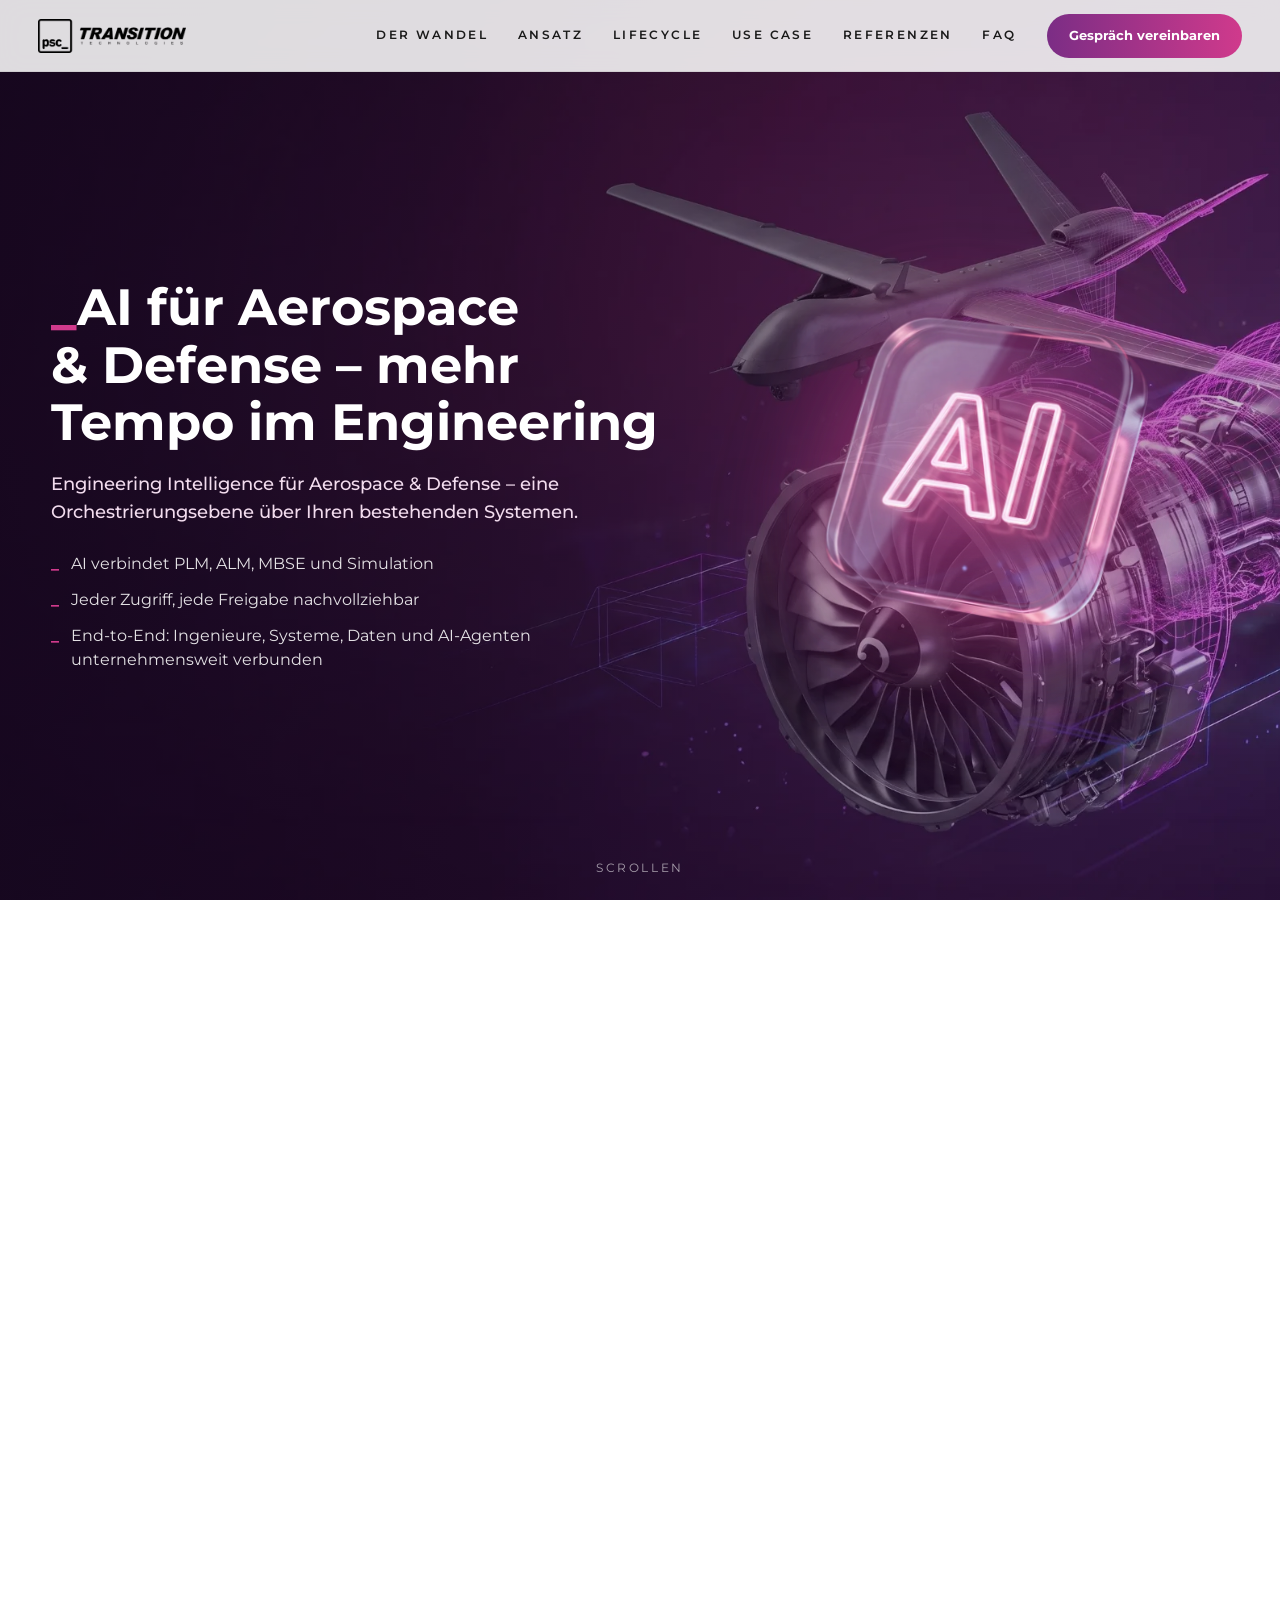
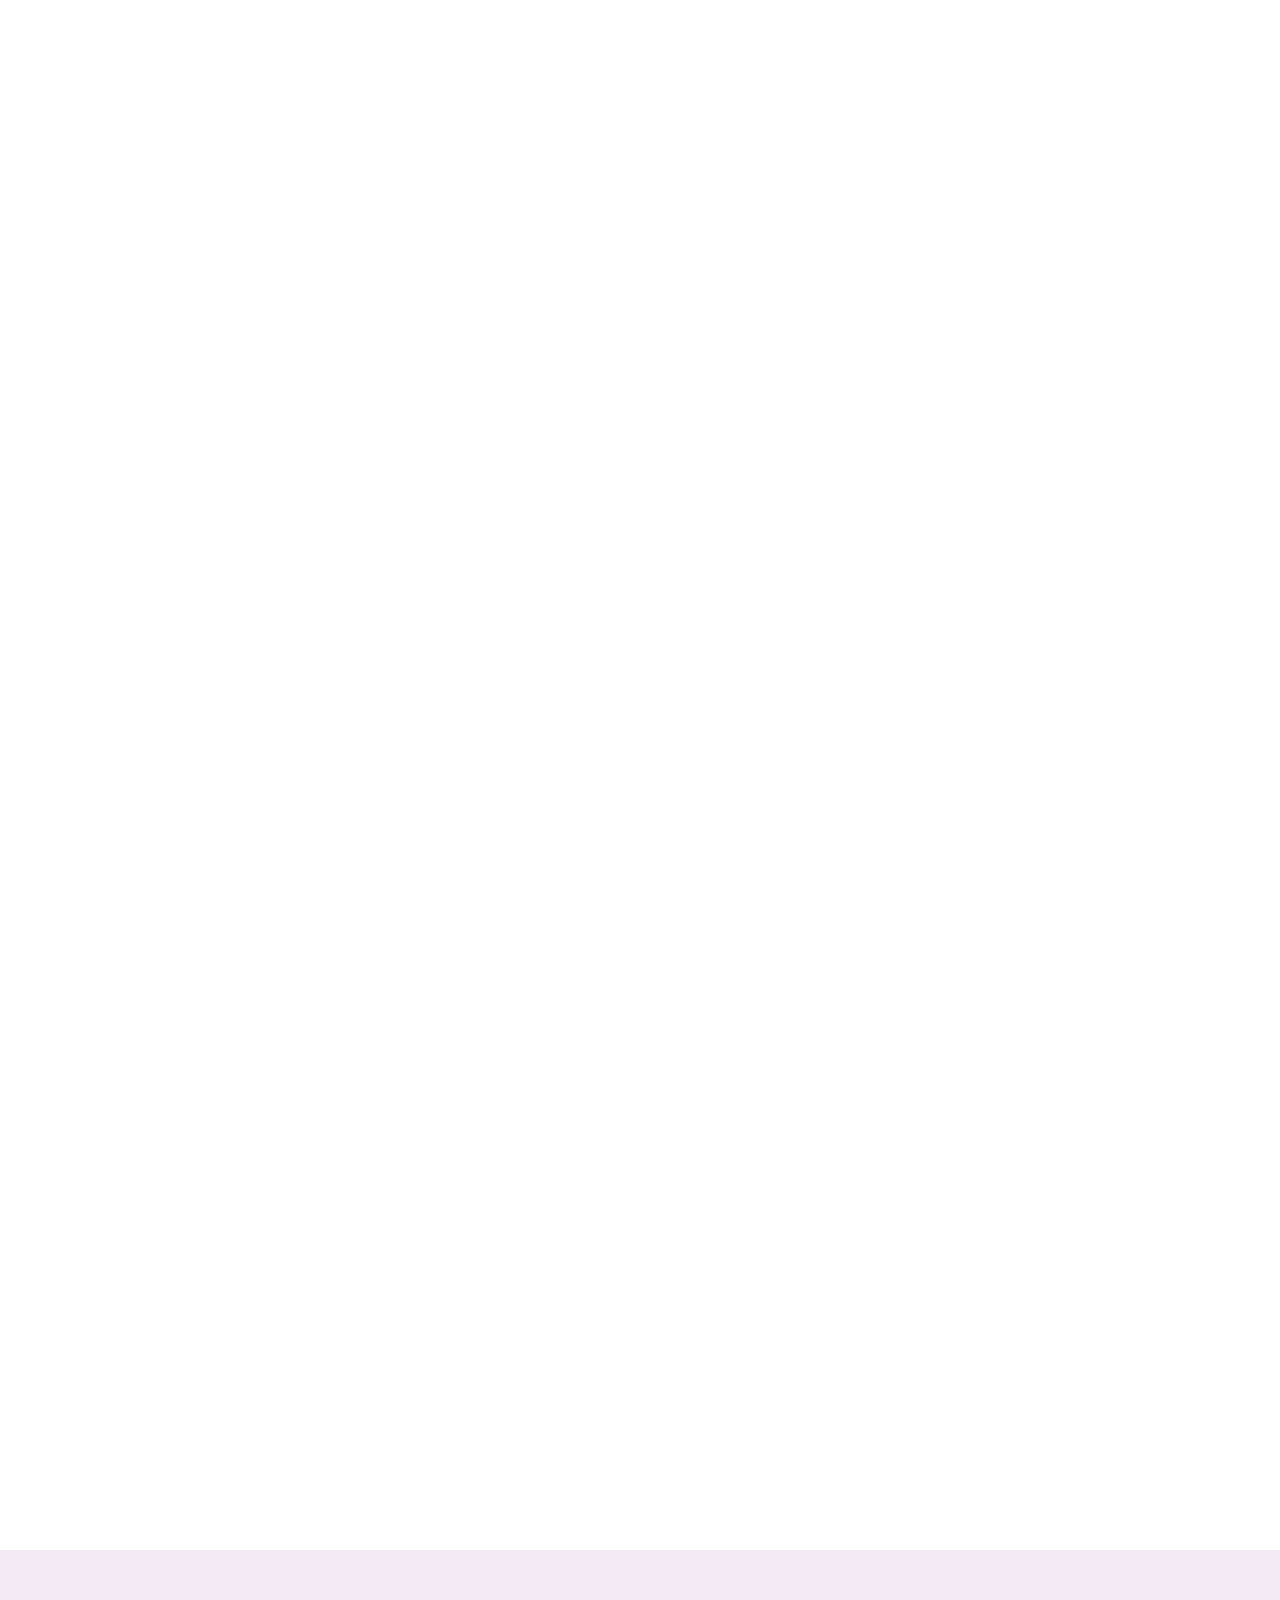
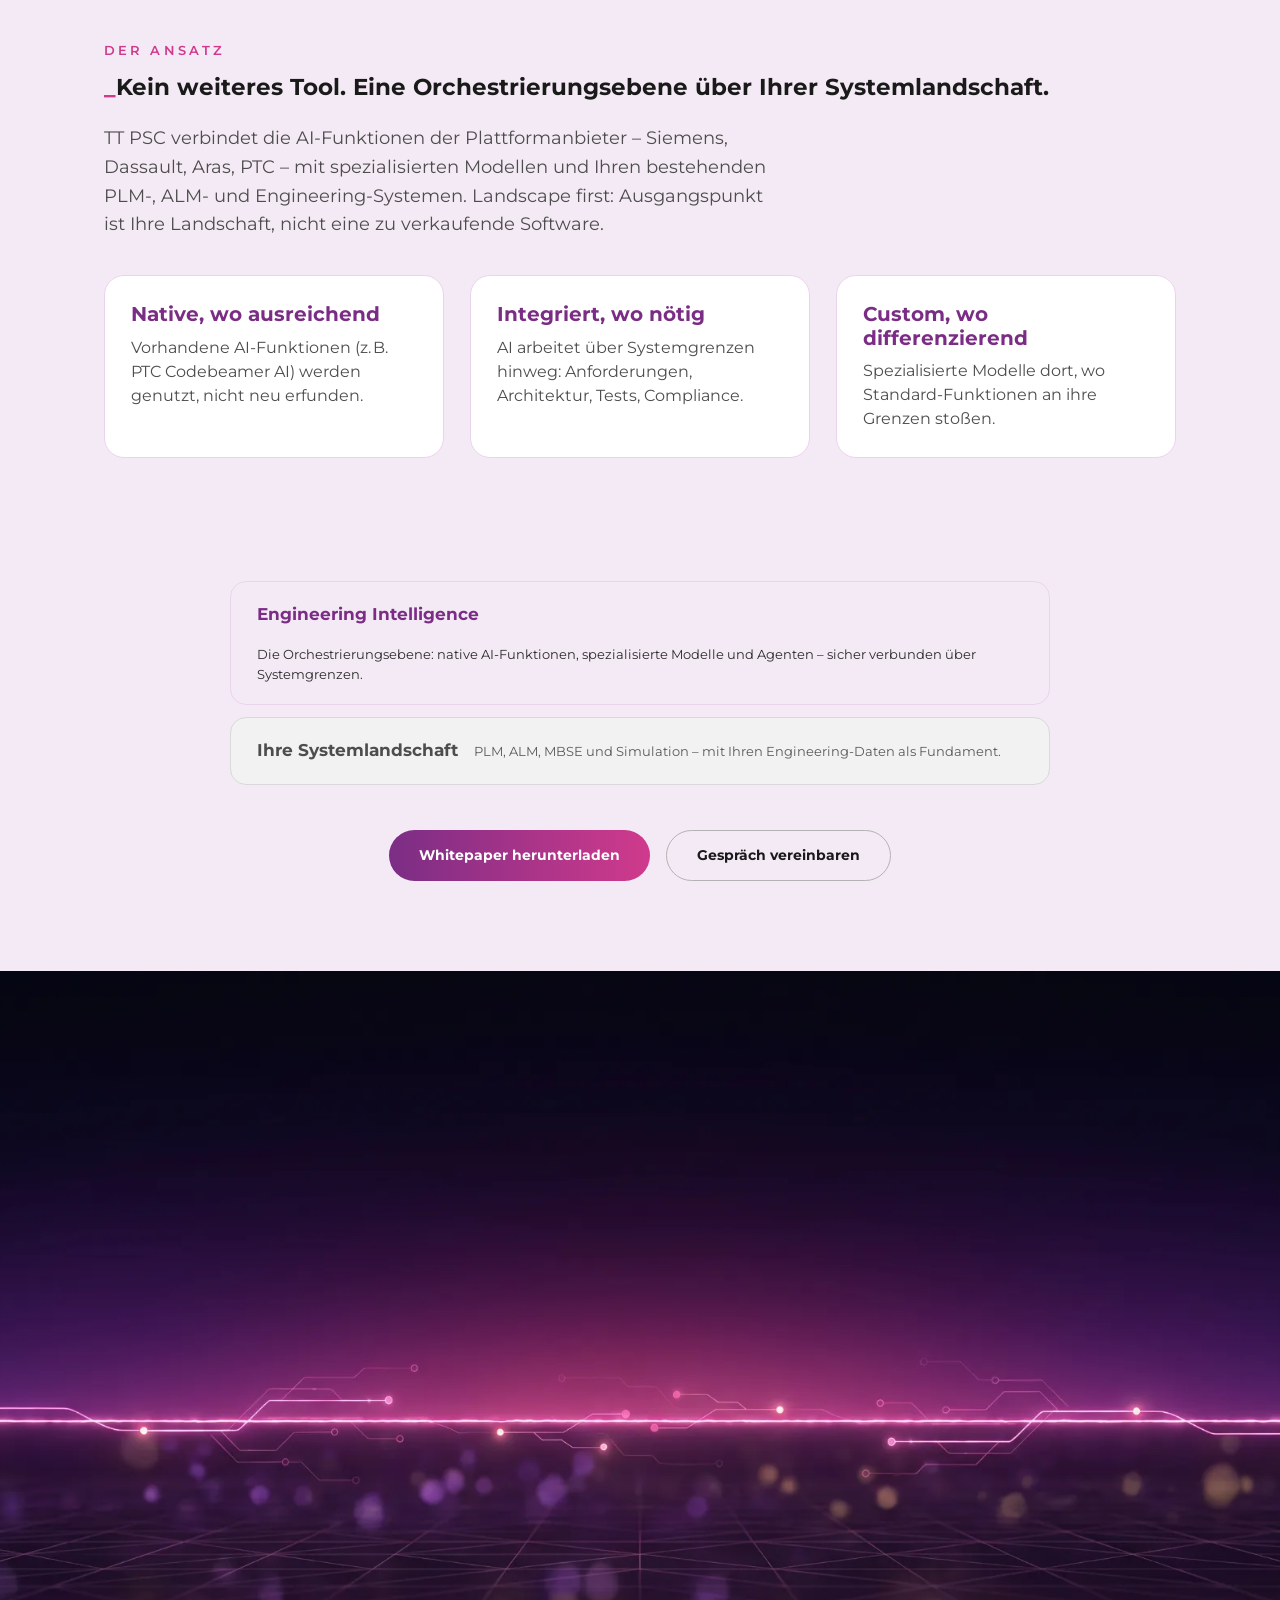
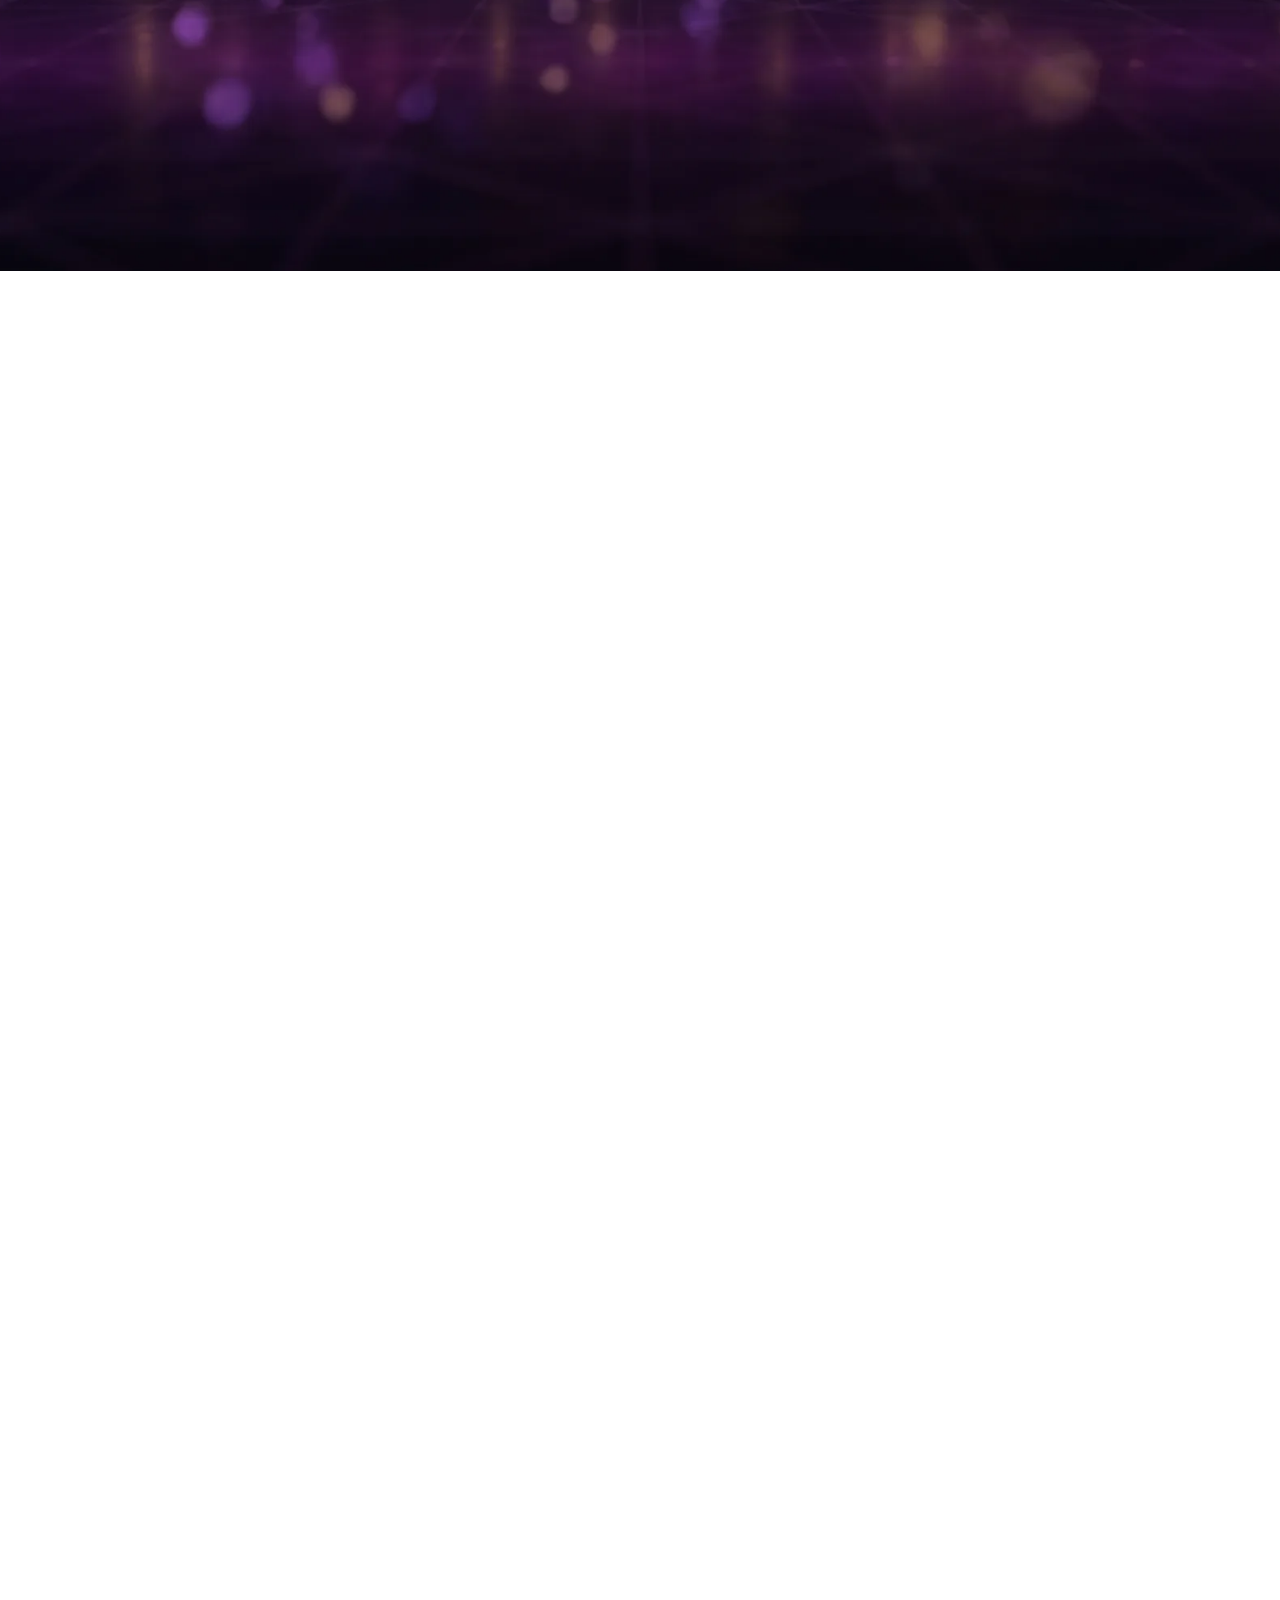
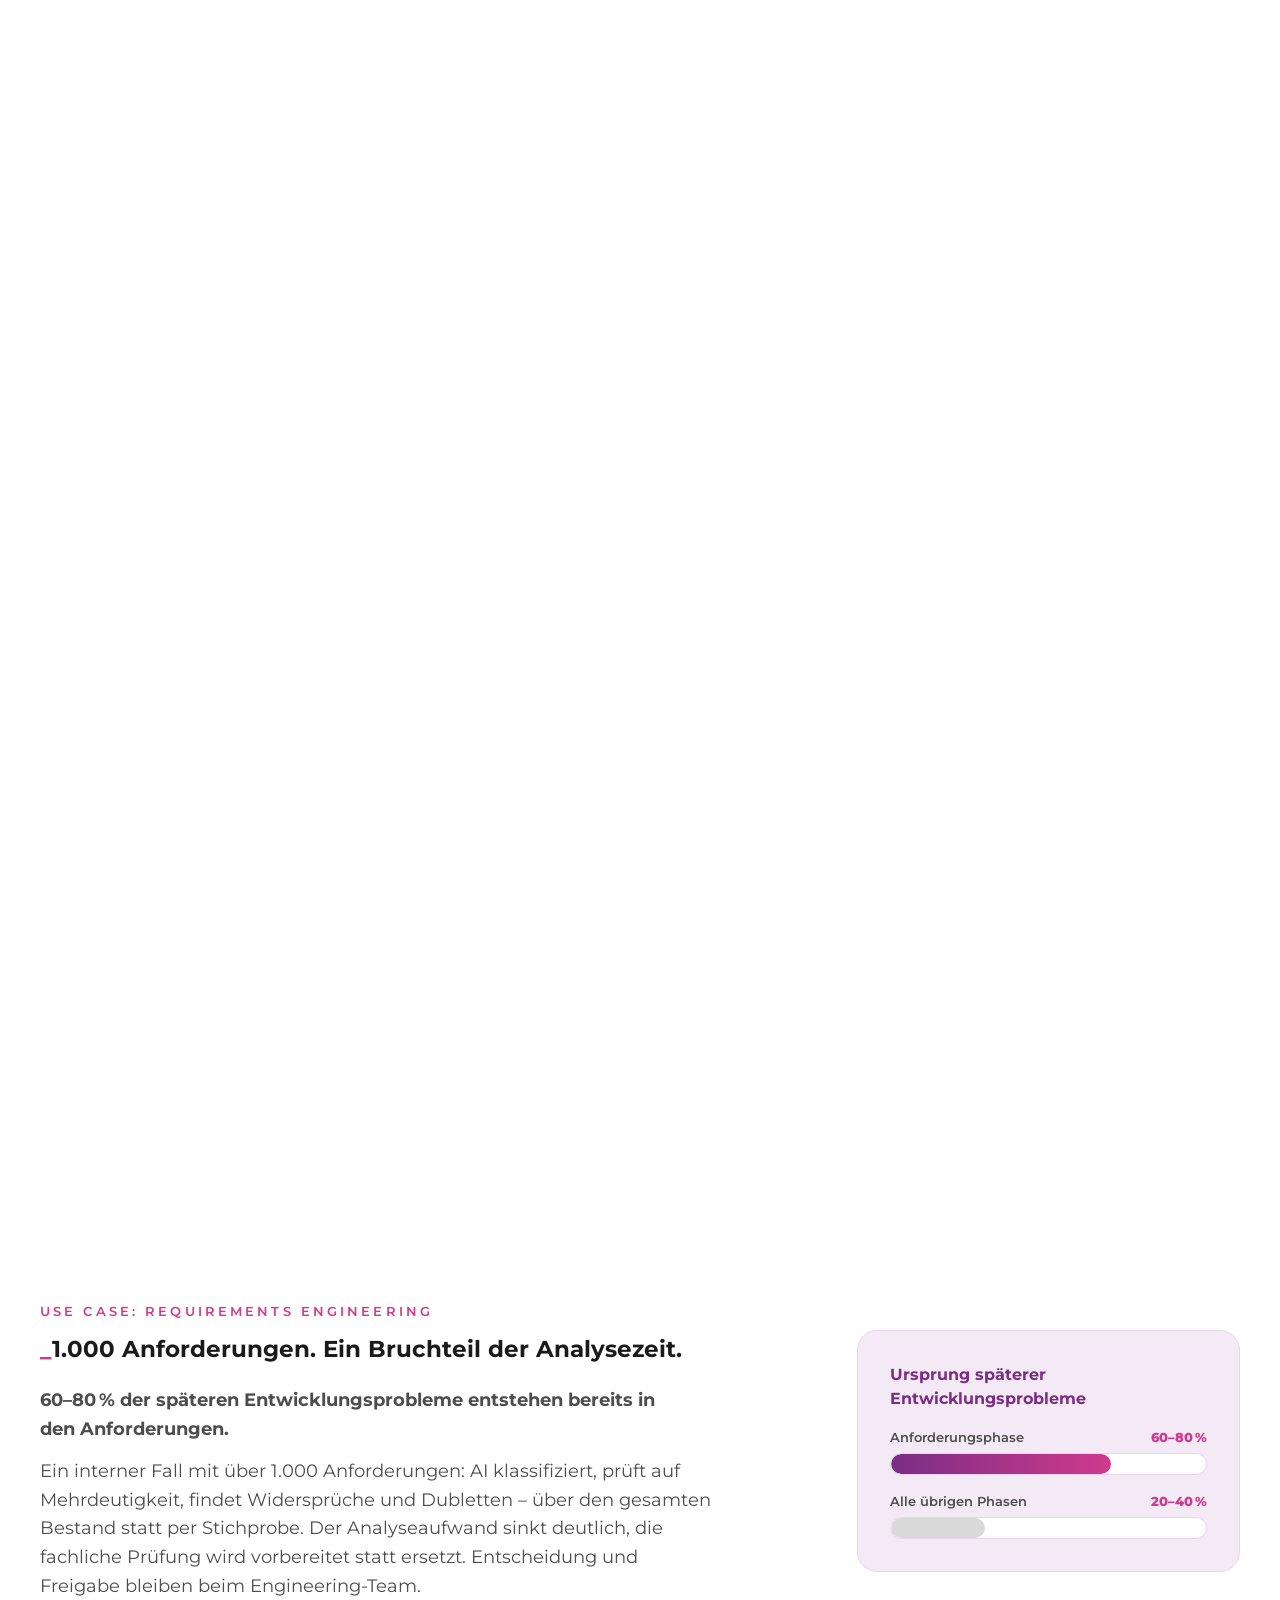
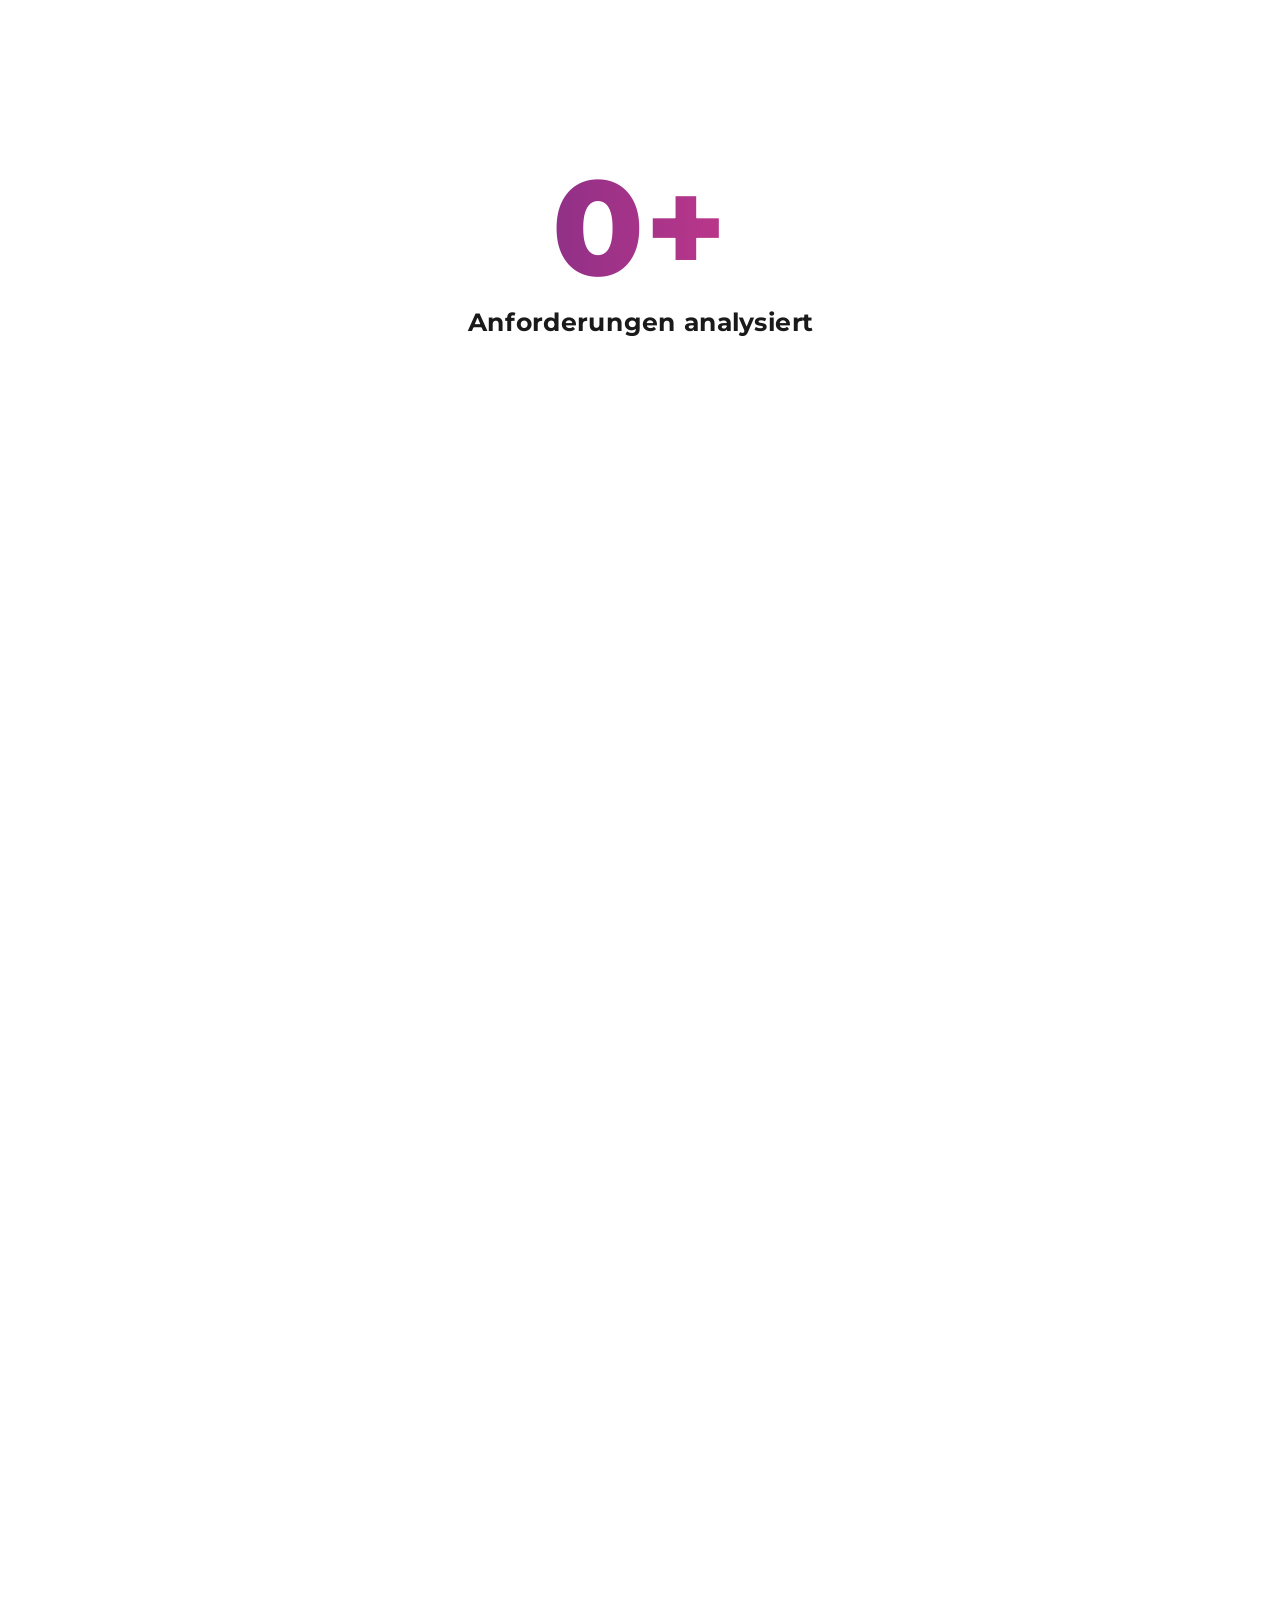
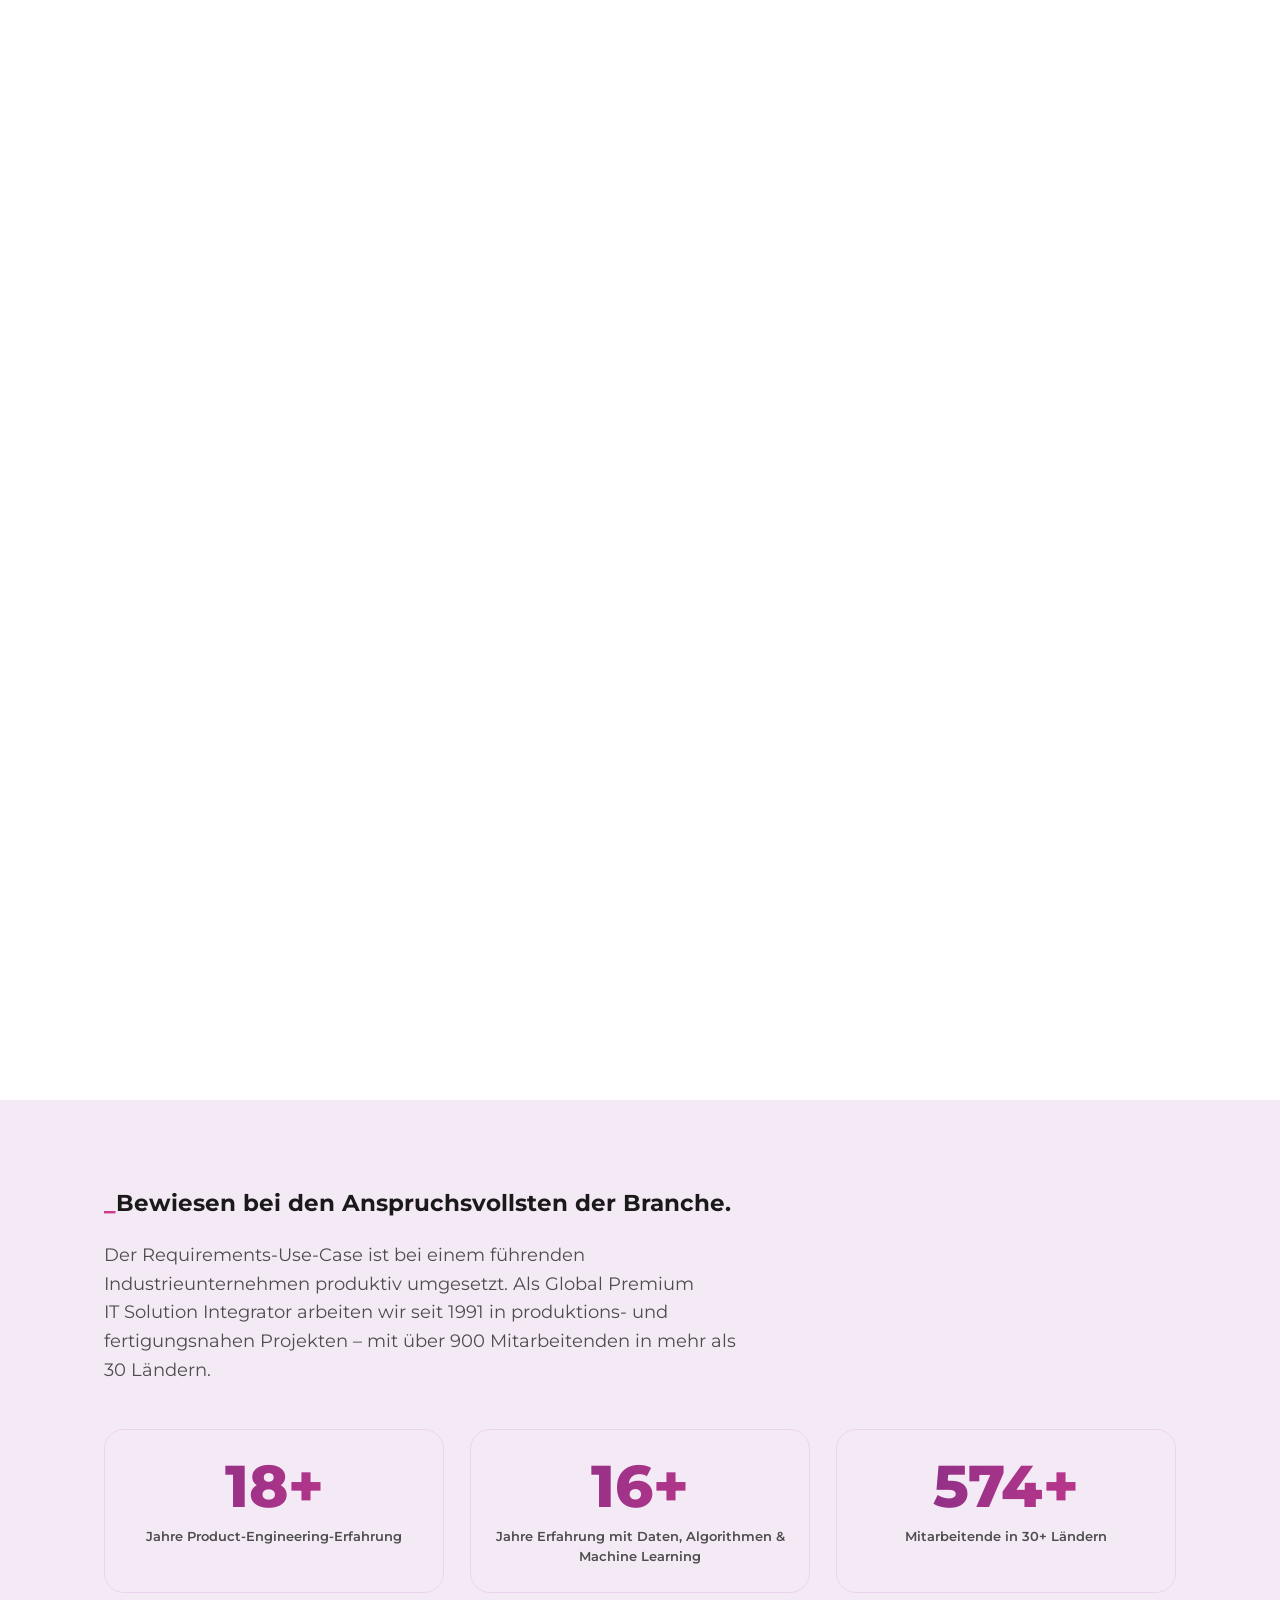
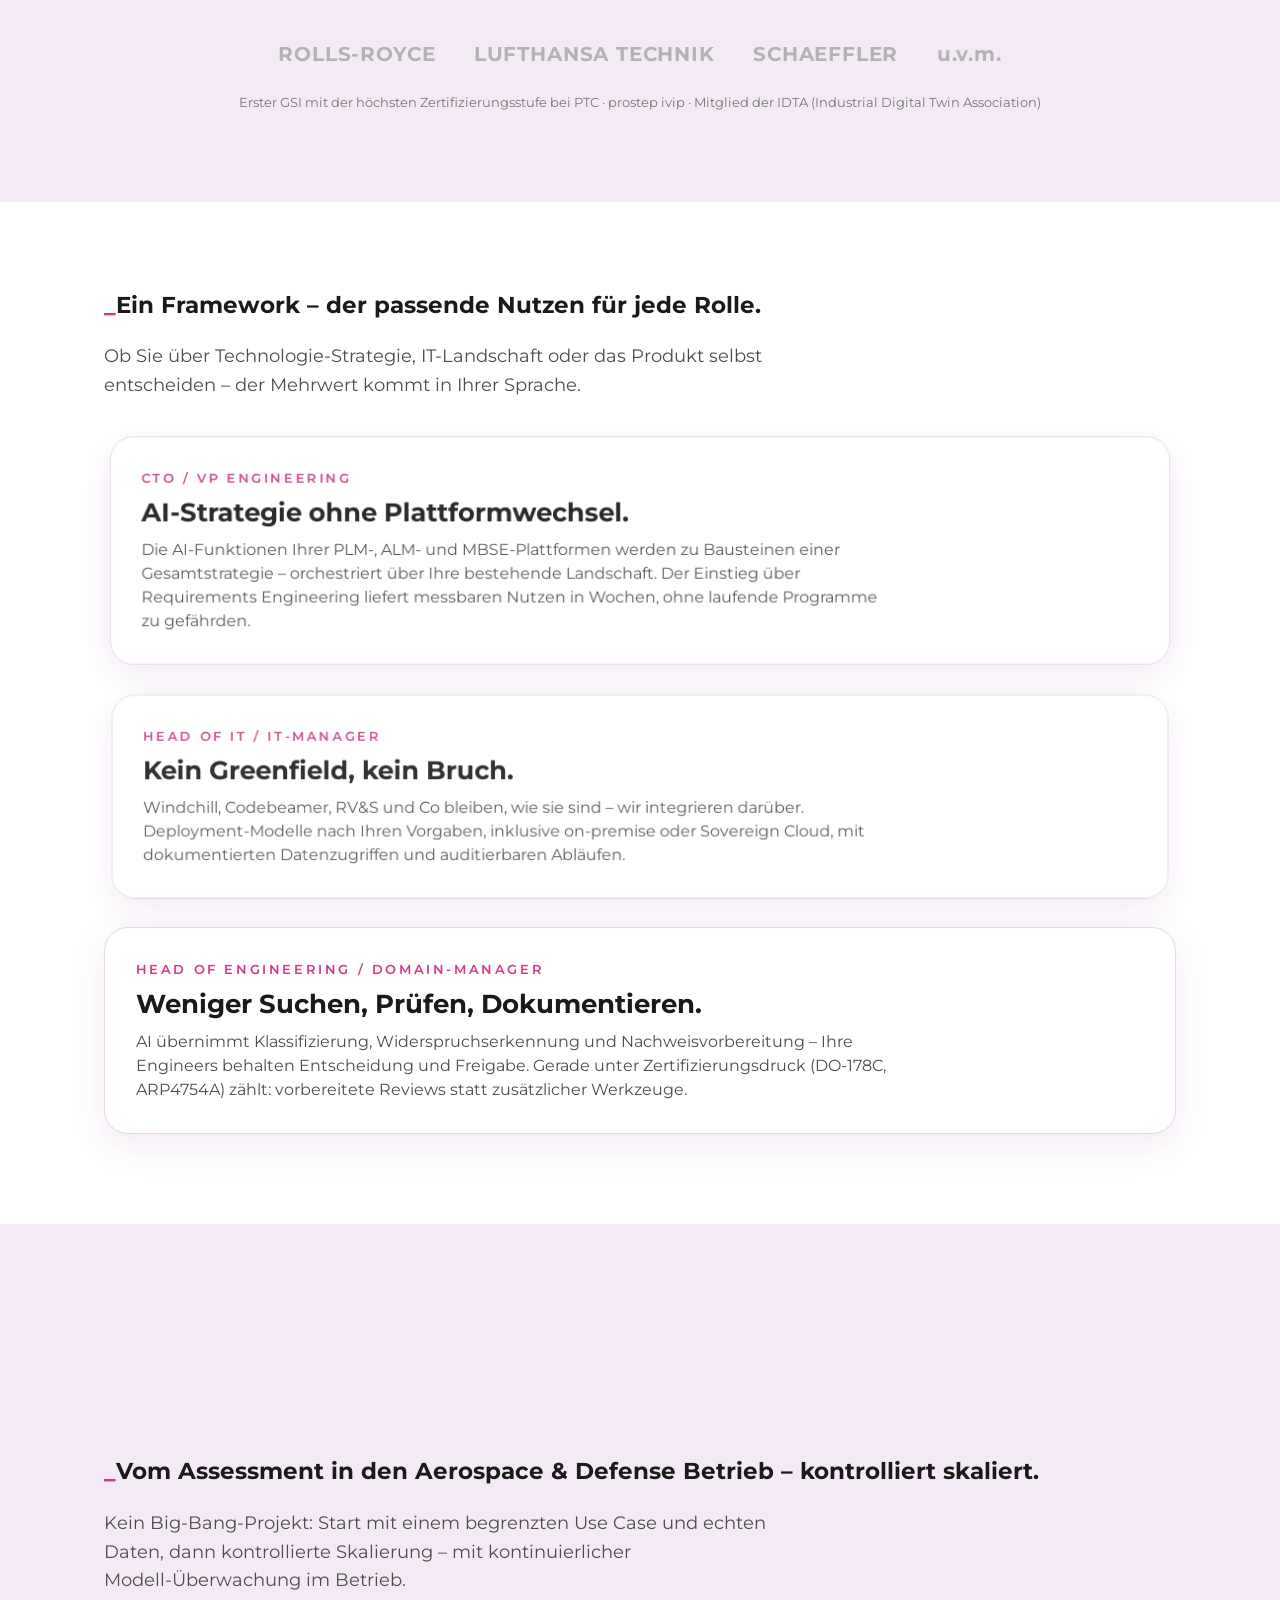
==== commit 786cd827: "Add files via upload" ====
--- a/index.html
+++ b/index.html
@@ -25,6 +25,8 @@
 <link rel="stylesheet" href="css/landing.css?v=20260909b">
 <script>window.va=window.va||function(){(window.vaq=window.vaq||[]).push(arguments);};</script>
 <script defer src="/_vercel/insights/script.js"></script>
+<script>window.si=window.si||function(){(window.siq=window.siq||[]).push(arguments);};</script>
+<script defer src="/_vercel/speed-insights/script.js"></script>
 <script type="application/ld+json">
 {"@context":"https://schema.org","@type":"FAQPage","mainEntity":[
 {"@type":"Question","name":"Funktioniert Engineering Intelligence auch in gewachsenen A&D-Systemlandschaften mit Windchill, Codebeamer, Teamcenter, DOORS oder RV&S parallel?","acceptedAnswer":{"@type":"Answer","text":"Ja – genau dafür ist der Ansatz gebaut. Landscape first: Wir starten bei Ihrer vorhandenen Landschaft, ohne neuen PLM-Backbone."}},
@@ -38,7 +40,7 @@
 <body>
 <header class="site-header">
 <div class="inner">
-<a class="logo" href="#hero" aria-label="TT PSC – Startseite"><img src="assets/ttpsc-logo-black.webp" alt="TT PSC – Transition Technologies"></a>
+<a class="logo" href="https://ttpsc.com/de/" target="_blank" rel="noopener" aria-label="TT PSC – Startseite"><img src="assets/ttpsc-logo-black.webp" alt="TT PSC – Transition Technologies"></a>
 <nav class="site-nav" aria-label="Hauptnavigation">
 <a href="#wandel">Der Wandel</a>
 <a href="#framework">Ansatz</a>
@@ -352,7 +354,7 @@
 <div class="wrap" style="text-align:center">
 <h2 data-reveal><span class="usc">_</span>Mehr über AI in der Produktentwicklung</h2>
 <p class="lead" data-reveal data-reveal-delay="120" style="margin-left:auto;margin-right:auto">Erfahren Sie, wie TT PSC Künstliche Intelligenz in Engineering, PLM und Fertigung einsetzt – mit weiteren Use Cases, Einblicken und Lösungen.</p>
-<div data-reveal data-reveal-delay="240" style="margin-top:28px"><a class="pill pill-a" href="https://www.ttpsc.com/de/kunstliche-intelligenz/" target="_blank" rel="noopener" data-cursor="Mehr">Zur AI-Seite von TT PSC</a></div>
+<div data-reveal data-reveal-delay="240" style="margin-top:28px"><a class="pill pill-a" href="https://ttpsc.com/de/" target="_blank" rel="noopener" data-cursor="Mehr">Zur TT-PSC Seite</a></div>
 </div>
 </section>
 
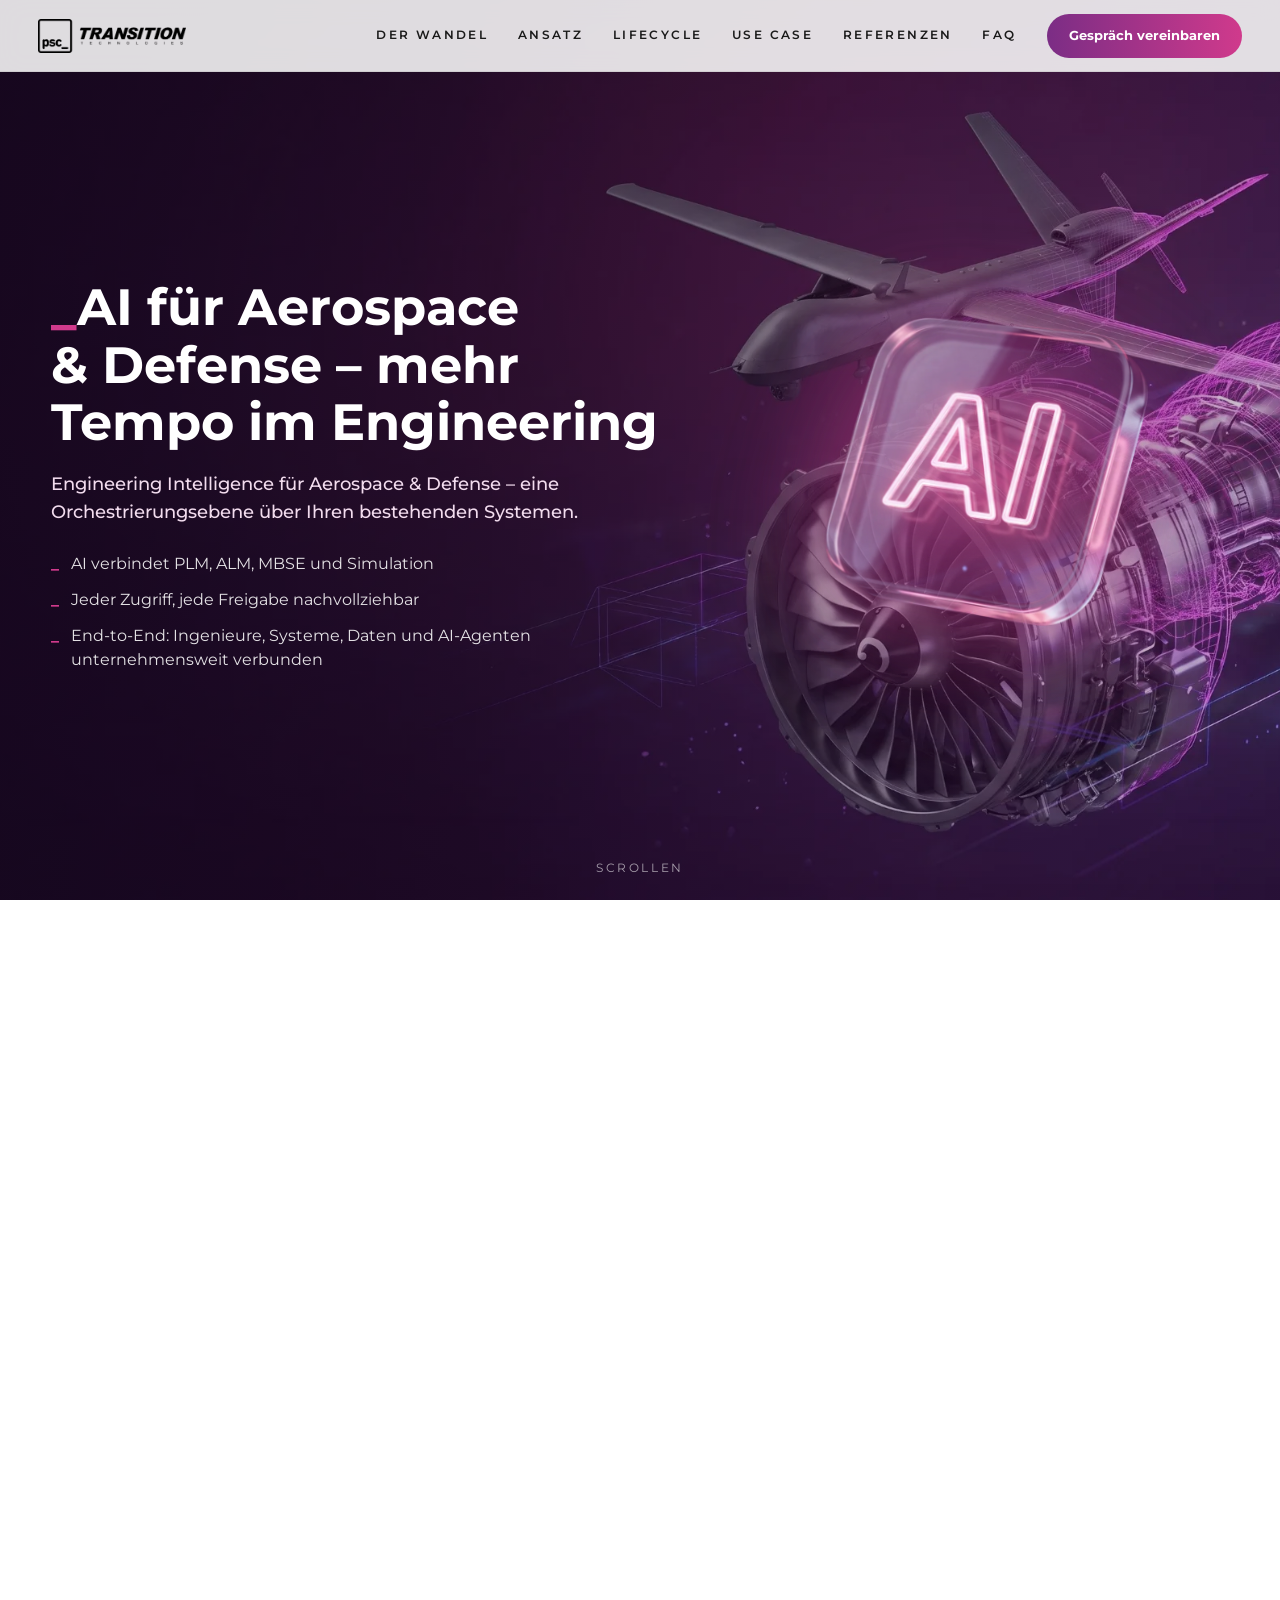
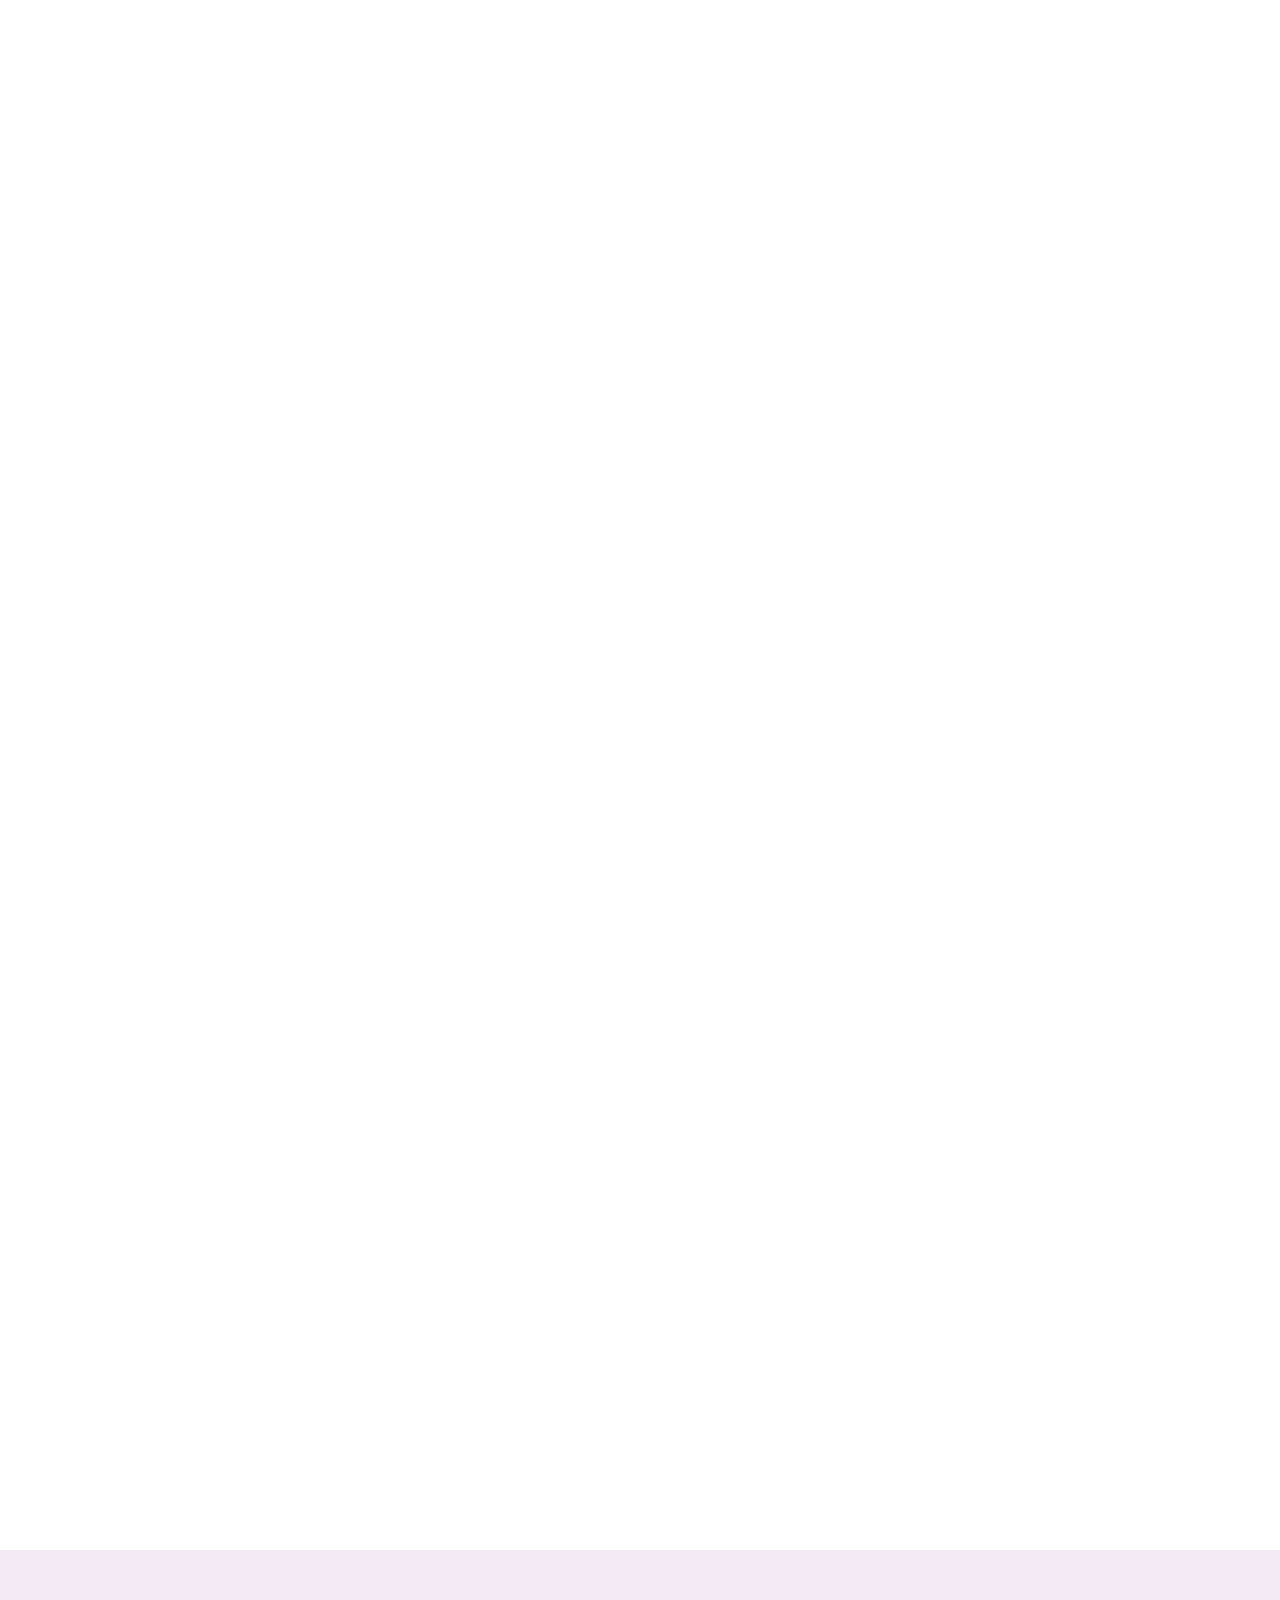
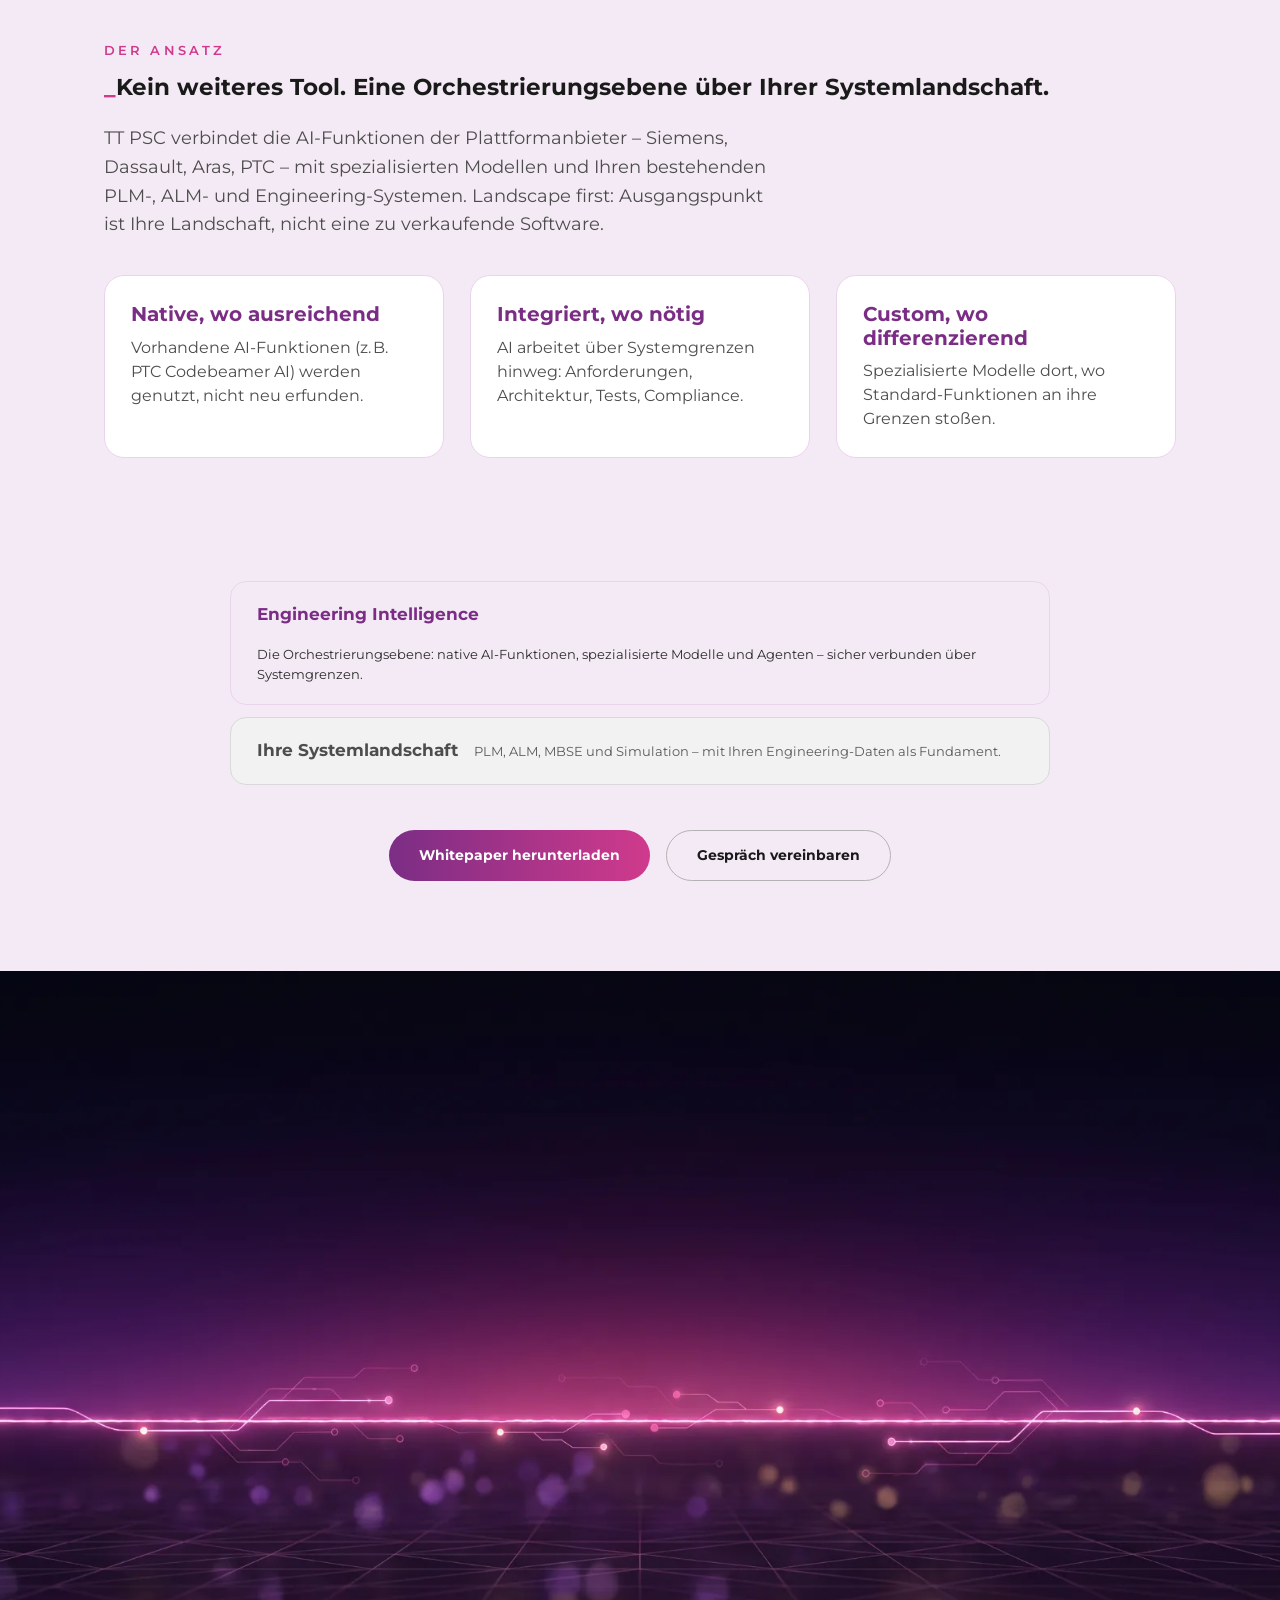
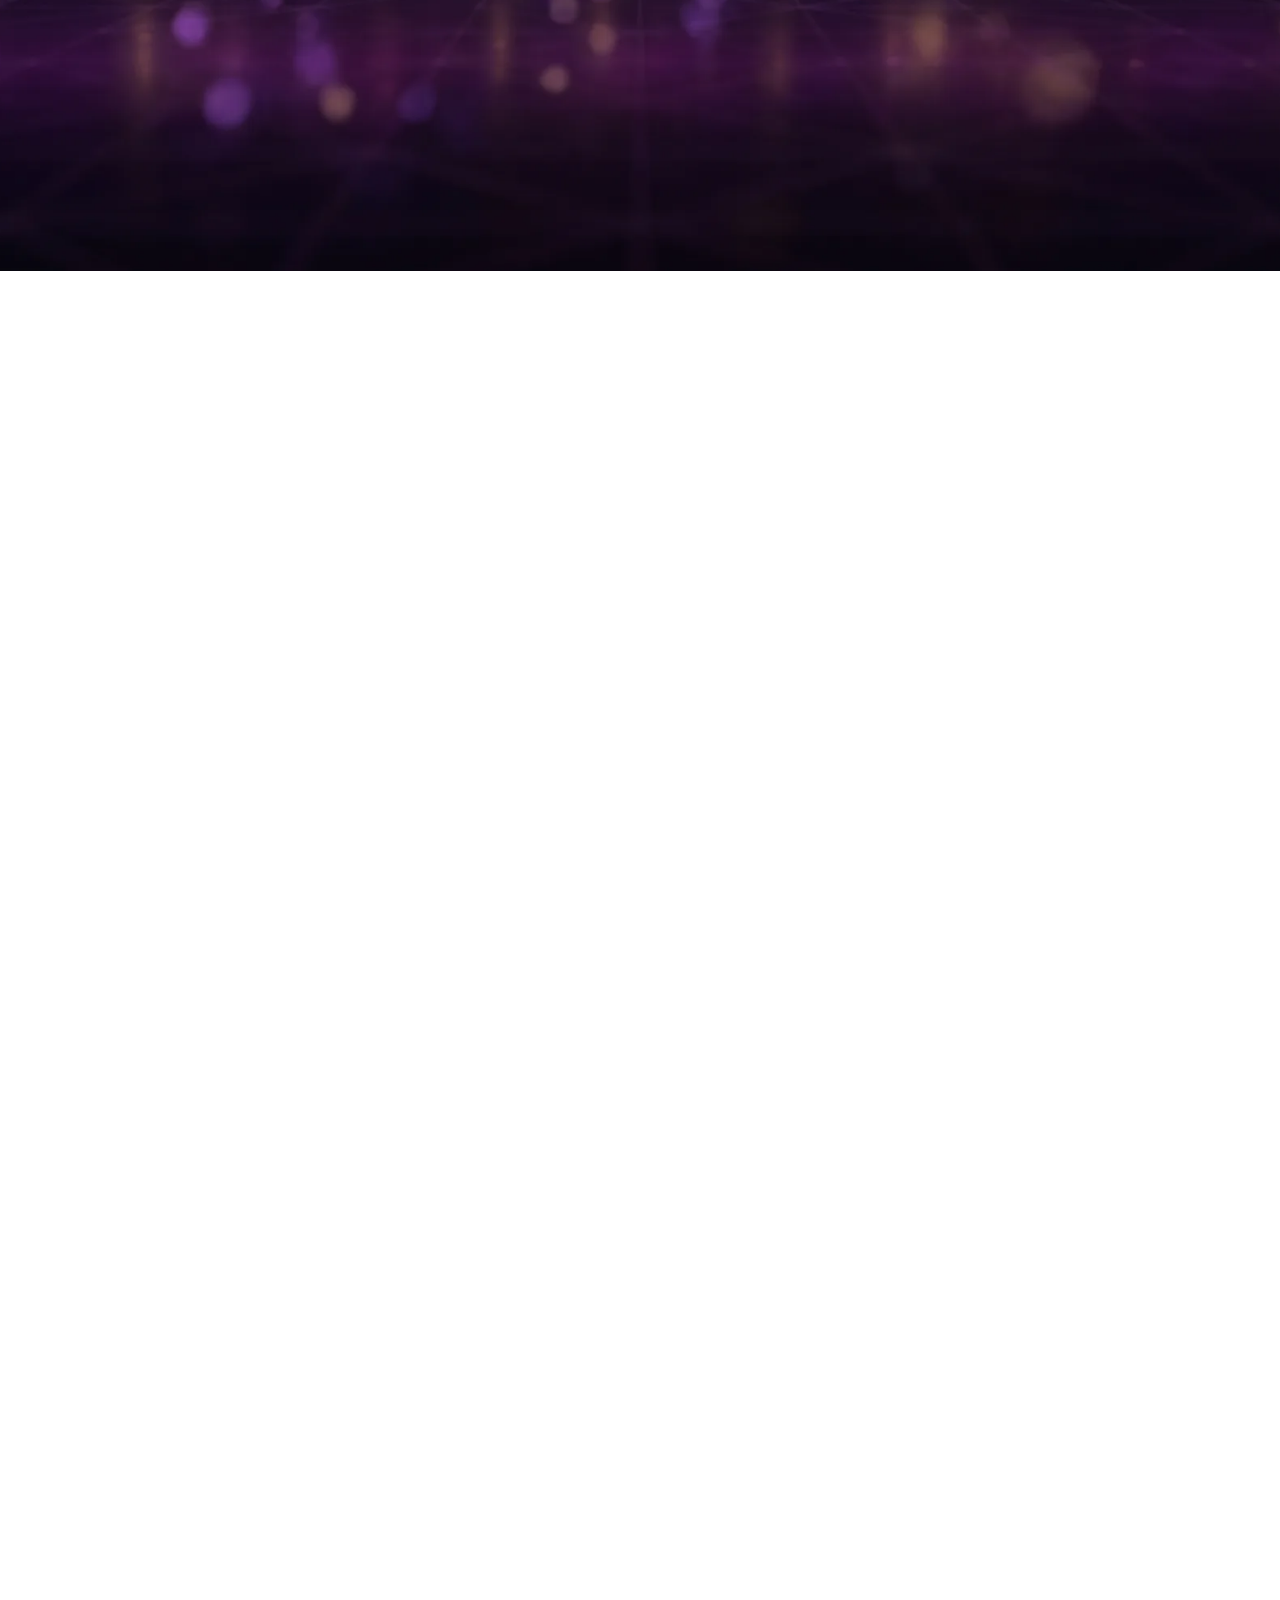
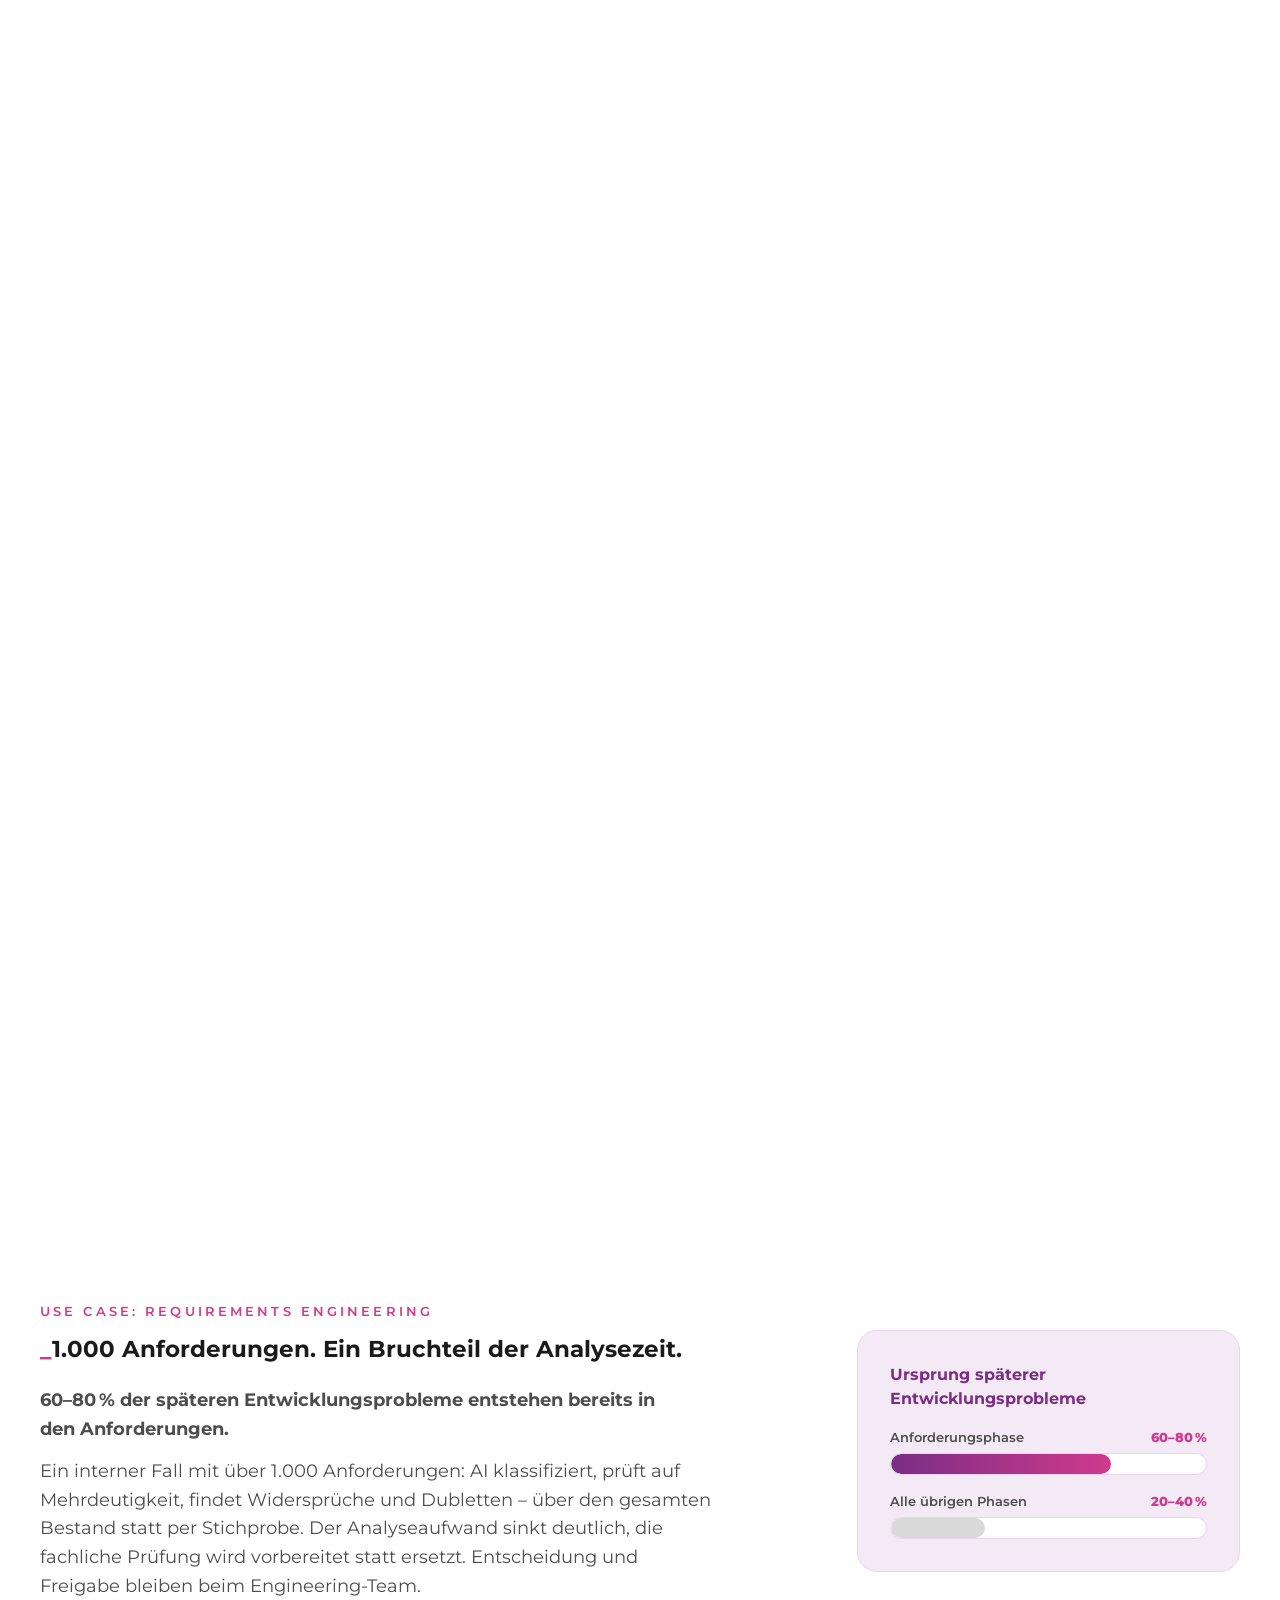
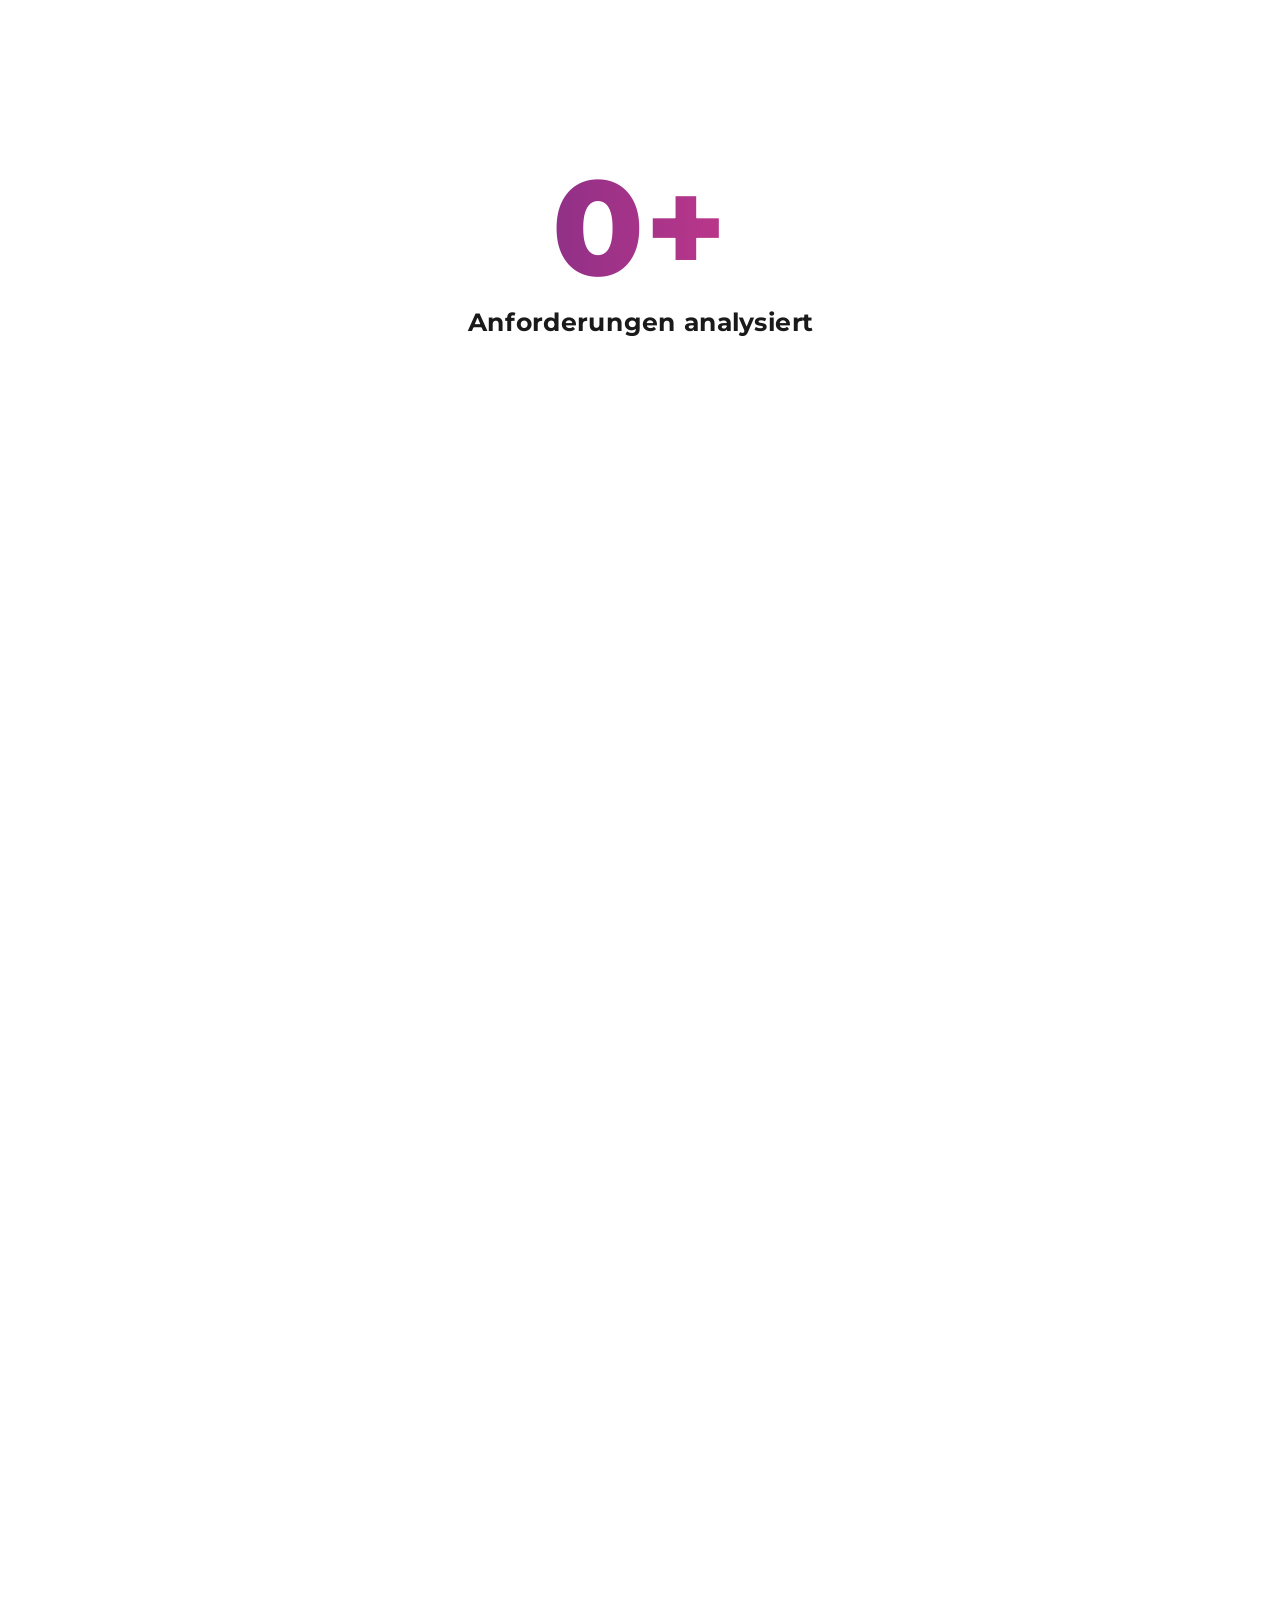
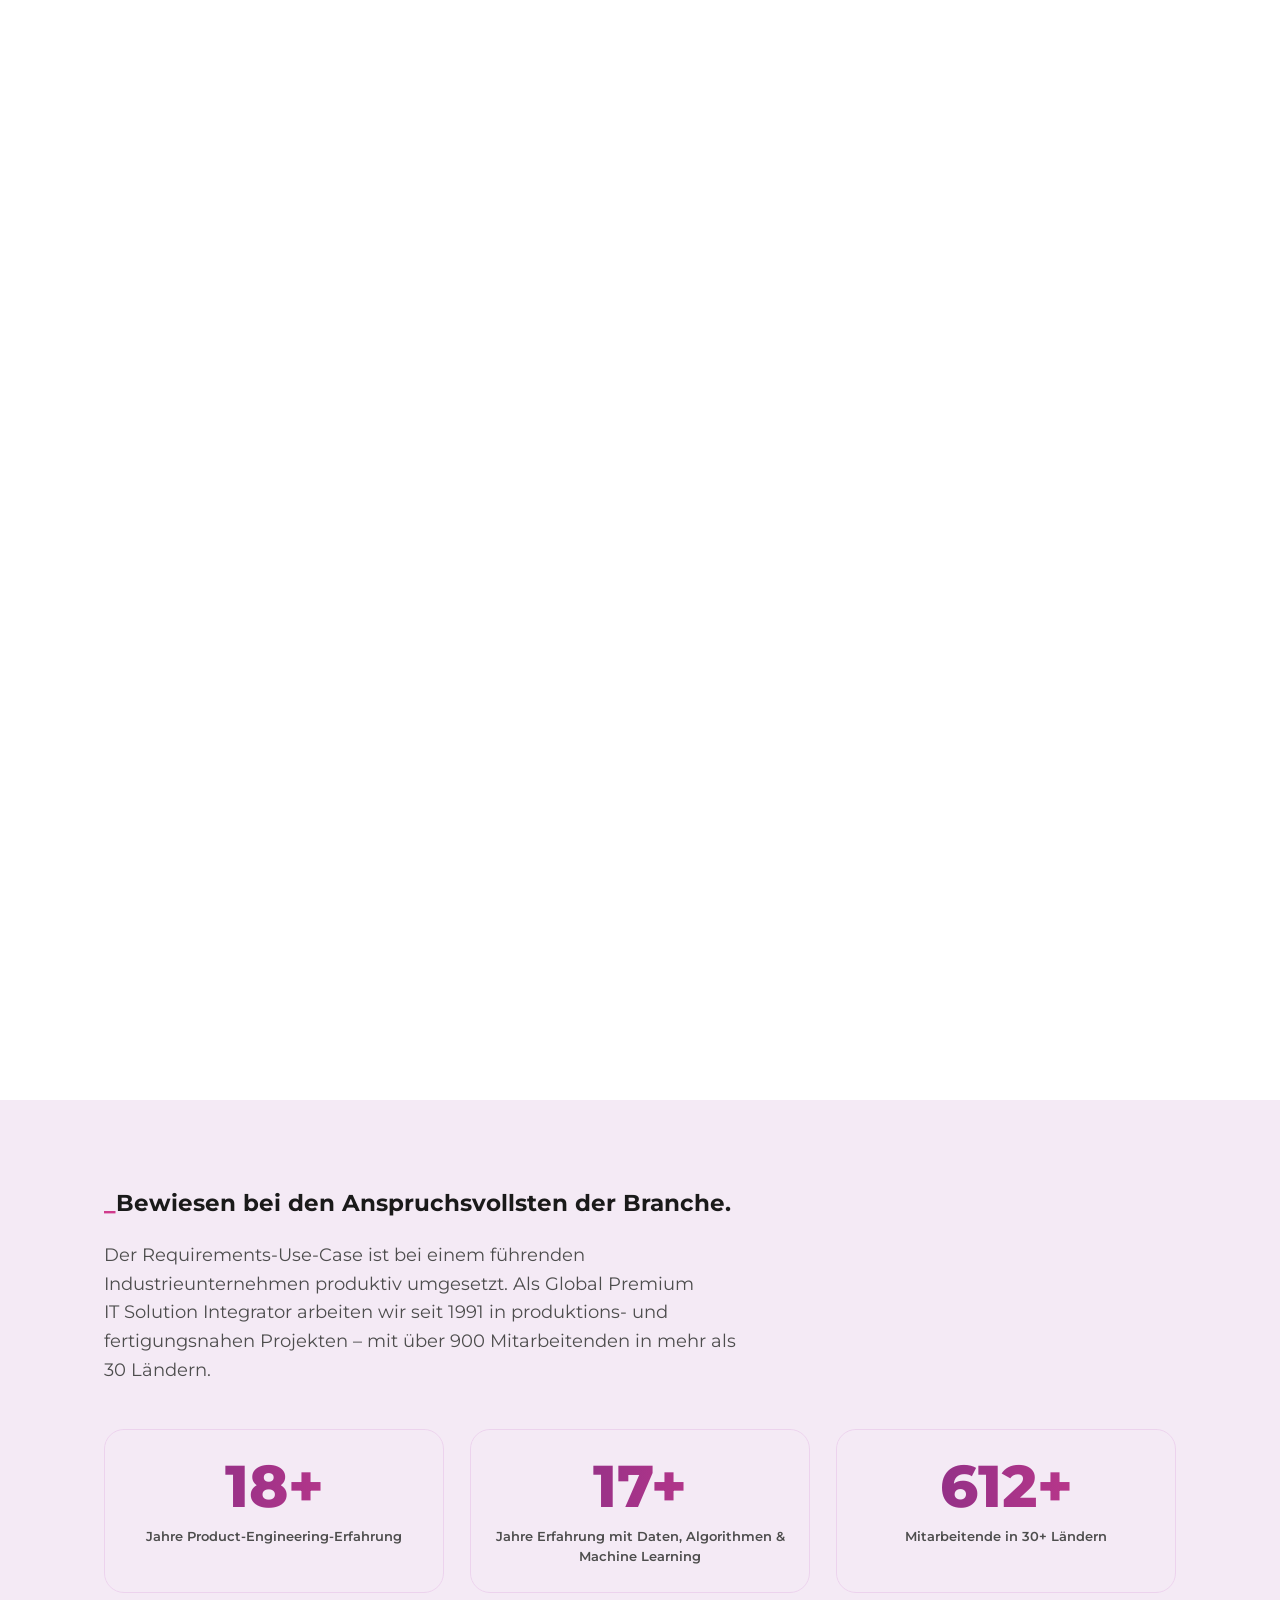
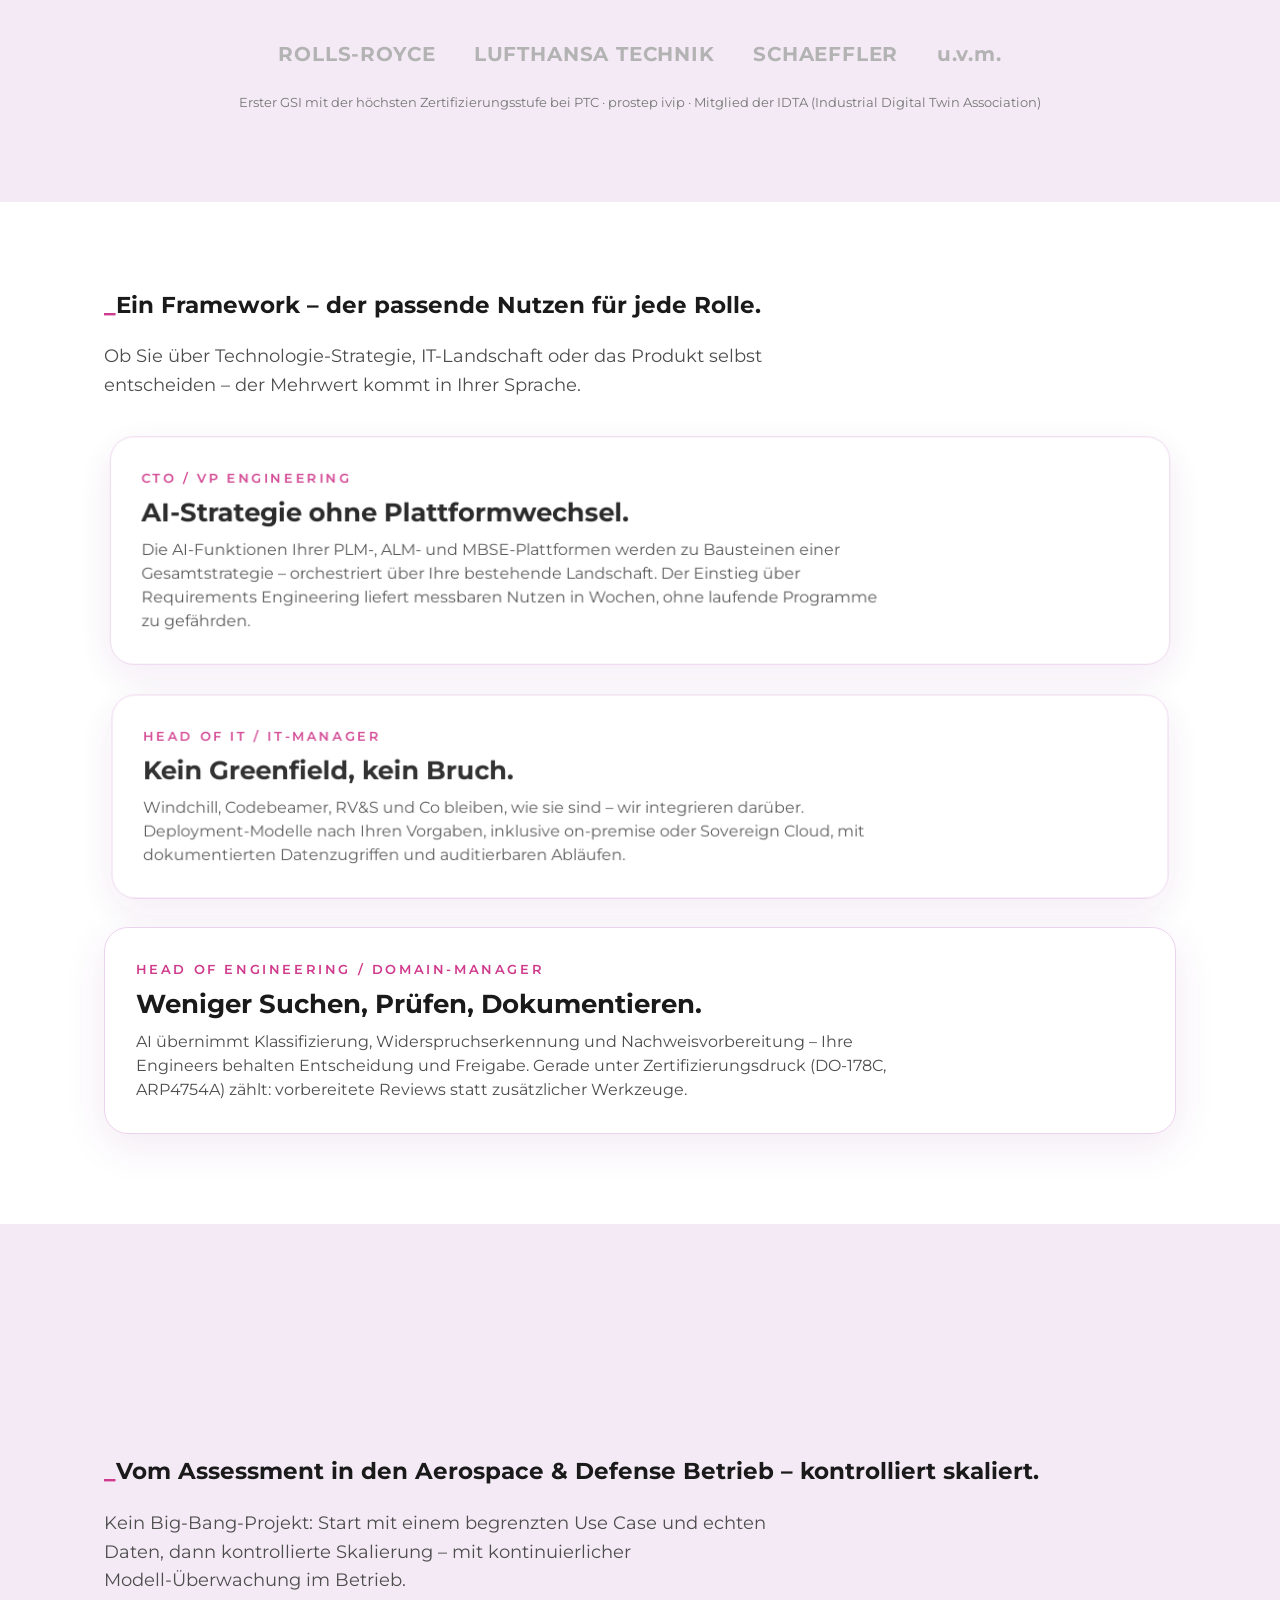
==== commit 360fc8c8: "Add files via upload" ====
--- a/index.html
+++ b/index.html
@@ -22,7 +22,7 @@
 <link rel="stylesheet" href="_ds/tt-psc-design-system-732e489f-d70c-4ef9-aea7-15bab71294e5/tokens/colors.css">
 <link rel="stylesheet" href="_ds/tt-psc-design-system-732e489f-d70c-4ef9-aea7-15bab71294e5/tokens/typography.css">
 <link rel="stylesheet" href="_ds/tt-psc-design-system-732e489f-d70c-4ef9-aea7-15bab71294e5/tokens/spacing.css">
-<link rel="stylesheet" href="css/landing.css?v=20260909b">
+<link rel="stylesheet" href="css/landing.css?v=20261006">
 <script>window.va=window.va||function(){(window.vaq=window.vaq||[]).push(arguments);};</script>
 <script defer src="/_vercel/insights/script.js"></script>
 <script>window.si=window.si||function(){(window.siq=window.siq||[]).push(arguments);};</script>
@@ -146,11 +146,12 @@
 </div>
 </div>
 <div class="scene scene-circle">
-<div class="scene-grid" style="grid-template-columns:1fr;justify-items:center;text-align:center">
+<div class="scene-grid circle-grid">
 <div class="scenehead">
 <h3>AI integriert in den Produktlebenszyklus</h3>
 <p class="scenesub">Angetrieben von Produktdaten – befeuert durch AI.</p>
 </div>
+<div class="s4-circle-row">
 <div class="s4-circle">
 <img src="assets/lifecycle-kreis.webp" alt="Lifecycle-Kreis mit sechs Phasen und KI-Gehirn im Zentrum">
 <span class="phase-chip" style="--a:0deg">Requirements</span>
@@ -159,12 +160,13 @@
 <span class="phase-chip" style="--a:180deg">Simulation</span>
 <span class="phase-chip" style="--a:240deg">Fertigung</span>
 <span class="phase-chip" style="--a:300deg">Service</span>
-<span class="dock dock-tl"><b>Requirements:</b> Qualitätsbewertung, Widerspruchserkennung, Klassifizierung</span>
-<span class="dock dock-tr"><b>Systems Engineering:</b> Impact-Analysen, Traceability-Vorschläge</span>
-<span class="dock dock-ml"><b>Design:</b> Wissenszugriff, semantische Suche über Bestandsdaten</span>
-<span class="dock dock-mr"><b>Simulation &amp; Test:</b> Testfall-Vorbereitung, Abdeckungslücken erkennen</span>
-<span class="dock dock-bl"><b>Fertigung:</b> Work Instructions, Klassifizierung</span>
-<span class="dock dock-br"><b>Service &amp; MRO:</b> Wissensassistenten auf realen Engineering-Daten</span>
+</div>
+<span class="dock"><b>Requirements:</b> Qualitätsbewertung, Widerspruchserkennung, Klassifizierung</span>
+<span class="dock"><b>Systems Engineering:</b> Impact-Analysen, Traceability-Vorschläge</span>
+<span class="dock"><b>Design:</b> Wissenszugriff, semantische Suche über Bestandsdaten</span>
+<span class="dock"><b>Simulation &amp; Test:</b> Testfall-Vorbereitung, Abdeckungslücken erkennen</span>
+<span class="dock"><b>Fertigung:</b> Work Instructions, Klassifizierung</span>
+<span class="dock"><b>Service &amp; MRO:</b> Wissensassistenten auf realen Engineering-Daten</span>
 </div>
 </div>
 </div>
@@ -371,6 +373,6 @@
 </nav>
 </div>
 </footer>
-<script src="js/landing.js?v=20260909b"></script>
+<script src="js/landing.js?v=20261006"></script>
 </body>
 </html>
--- a/css/landing.css
+++ b/css/landing.css
@@ -43,17 +43,8 @@
 .site-nav a{text-transform:uppercase;font-weight:600;letter-spacing:.2em;font-size:12px;color:var(--ink);text-decoration:none;padding:8px 2px}
 .site-nav a:hover{color:var(--flat-pink)}
 .site-header .pill{padding:10px 22px;min-height:44px;font-size:13px}
-@media(max-width:899px){
-.site-nav{display:none}
-.hero-inner{grid-template-columns:1fr;padding:100px clamp(20px,5vw,40px) 72px;gap:28px}
-.hero-copy h1{max-width:none}
-.hero-badge-zone{order:-1}
-.hero-badge{width:min(46vw,190px)}
-.hero-points li{font-size:15.5px}
-.hero-scrollhint{display:none}
-.contact-person{flex-wrap:wrap}
-.uc-box ol{gap:8px}
-}
+@media(min-width:900px) and (max-width:1149px){.site-header .inner{gap:16px}.site-nav{gap:12px}.site-nav a{letter-spacing:.1em;font-size:11px}.site-header .pill{padding:10px 16px;font-size:12px}.site-header .logo img{height:30px}}
+@media(max-width:899px){.site-nav{display:none}}
 /* Reveal */
 [data-reveal].pre{opacity:0;transform:translateY(24px);transition:opacity .6s ease,transform .6s ease;will-change:opacity,transform}
 [data-reveal].pre.in{opacity:1;transform:none}
@@ -139,26 +130,32 @@
 .s4-track{display:flex;flex-direction:column;gap:clamp(40px,7vh,80px)}
 body.scrub .s4-track{position:absolute;top:0;left:0;height:100vh;width:300vw;flex-direction:row;gap:0;will-change:transform}
 .scene{padding:0 var(--pad-x)}
-body.scrub .scene{width:100vw;height:100vh;display:flex;align-items:center;justify-content:center;flex-shrink:0;padding:76px var(--pad-x) 60px}
+body.scrub .scene{width:100vw;height:100vh;display:flex;align-items:center;justify-content:center;flex-shrink:0;padding:80px var(--pad-x) 40px}
 .scene-grid{display:grid;grid-template-columns:minmax(0,1fr) minmax(0,1fr);gap:clamp(24px,4vw,64px);align-items:center;max-width:var(--maxw);width:100%;margin:0 auto}
 .scene h3{font-size:clamp(22px,2.2vw,32px);margin-bottom:8px}
 .scene .scenesub{color:var(--text-muted);margin-bottom:22px}
 .s4-stage .scene .scenesub{color:#fff}
 .scene-img img{width:min(100%,520px);margin:0 auto}
+body.scrub .scene-img img{max-height:calc(100vh - 230px);object-fit:contain}
 .s4-list{list-style:none;display:flex;flex-direction:column;gap:14px}
 .s4-list li{background:rgba(255,255,255,.08);border:1px solid rgba(255,255,255,.22);border-radius:14px;padding:14px 20px;font-weight:600;color:#fff;display:flex;gap:12px;align-items:center;backdrop-filter:blur(6px)}
 .s4-list li::before{content:"";width:8px;height:8px;border-radius:50%;background:var(--brand-gradient);flex-shrink:0}
-.s4-circle{position:relative;width:min(100%,540px,58vh);margin:0 auto}
-.phase-chip{position:absolute;left:50%;top:50%;transform:translate(-50%,-50%) rotate(var(--a)) translateY(calc(min(26vw,270px,29vh)*-1)) rotate(calc(var(--a)*-1));background:rgba(255,255,255,.92);border:1px solid var(--classic-heather);color:var(--creative-purple);font-weight:700;font-size:clamp(12px,1vw,15px);padding:7px 16px;border-radius:999px;box-shadow:0 4px 14px rgba(123,45,133,.16);white-space:nowrap}
-.dock{position:absolute;background:rgba(27,11,34,.72);border:1px solid rgba(255,255,255,.24);border-radius:12px;padding:8px 14px;font-size:clamp(11px,.9vw,13.5px);font-weight:600;color:rgba(255,255,255,.88);backdrop-filter:blur(6px);max-width:220px}
+.circle-grid{grid-template-columns:1fr;justify-items:center;text-align:center;gap:clamp(10px,2vh,28px)}
+.s4-circle-row{display:grid;grid-template-columns:minmax(150px,220px) auto minmax(150px,220px);grid-template-rows:1fr 1fr 1fr;gap:12px clamp(28px,4vw,72px);justify-content:center;width:100%}
+.s4-circle{--circ:min(540px,calc(100vh - 240px),calc(100vw - 2*var(--pad-x) - 300px - 2*clamp(28px,4vw,72px)));position:relative;width:var(--circ);grid-column:2;grid-row:1/4;align-self:center}
+.s4-circle img{width:100%}
+.phase-chip{position:absolute;left:50%;top:50%;transform:translate(-50%,-50%) rotate(var(--a)) translateY(calc(var(--circ) * -0.5)) rotate(calc(var(--a)*-1));background:rgba(255,255,255,.92);border:1px solid var(--classic-heather);color:var(--creative-purple);font-weight:700;font-size:clamp(12px,1vw,15px);padding:7px 16px;border-radius:999px;box-shadow:0 4px 14px rgba(123,45,133,.16);white-space:nowrap}
+.dock{background:rgba(27,11,34,.72);border:1px solid rgba(255,255,255,.24);border-radius:12px;padding:8px 14px;font-size:clamp(11px,.9vw,13.5px);font-weight:600;color:rgba(255,255,255,.88);backdrop-filter:blur(6px);max-width:220px;text-align:center}
 .dock b{color:#f08cc4}
-.dock-tl{top:4%;left:-4%}.dock-tr{top:4%;right:-4%}.dock-bl{bottom:4%;left:-4%}.dock-br{bottom:4%;right:-4%}.dock-ml{top:45%;left:-9%}.dock-mr{top:45%;right:-9%}
+.dock:nth-of-type(odd){grid-column:1;justify-self:end}.dock:nth-of-type(even){grid-column:3;justify-self:start}
+.dock:nth-of-type(-n+2){align-self:start}.dock:nth-of-type(3),.dock:nth-of-type(4){align-self:center}.dock:nth-of-type(n+5){align-self:end}
 .eco-chips{display:flex;flex-wrap:wrap;gap:12px;margin-top:20px}
 .eco-chips span{background:rgba(255,255,255,.08);border:1px solid rgba(255,255,255,.28);border-radius:999px;padding:9px 20px;font-weight:600;color:#fff;backdrop-filter:blur(6px)}
 .s4-final{max-width:var(--maxw);margin:clamp(40px,6vh,72px) auto 0;padding:0 var(--pad-x);text-align:center}
 body.scrub .s4-final{position:absolute;left:0;right:0;bottom:clamp(20px,4vh,44px);margin:0 auto;z-index:3}
 .s4-final p{display:inline-block;background:var(--brand-gradient);color:#fff;font-weight:700;border-radius:999px;padding:14px 34px;font-size:clamp(14px,1.3vw,19px)}
-@media(max-width:899px){.scene-grid{grid-template-columns:1fr}.dock{position:static;margin-top:10px;display:inline-block}.s4-circle{margin-bottom:8px}.phase-chip{transform:translate(-50%,-50%) rotate(var(--a)) translateY(calc(min(38vw,270px)*-1)) rotate(calc(var(--a)*-1))}}
+@media(max-width:899px){.scene-grid{grid-template-columns:1fr}.s4-circle-row{grid-template-columns:1fr 1fr;grid-template-rows:none;gap:12px}.s4-circle{--circ:min(calc(100vw - 2*var(--pad-x)),540px);grid-column:1/-1;grid-row:auto;justify-self:center;margin-bottom:10px}.s4-circle-row .dock{align-self:stretch;justify-self:stretch;max-width:none}.s4-circle-row .dock:nth-of-type(even){grid-column:2}.phase-chip{transform:translate(-50%,-50%) rotate(var(--a)) translateY(calc(var(--circ) * -0.38)) rotate(calc(var(--a)*-1));font-size:11px;padding:5px 10px}}
+@media(max-width:599px){.s4-circle-row{grid-template-columns:1fr}.s4-circle-row .dock:nth-of-type(even){grid-column:1}}
 /* ============ S5 Use Case ============ */
 .s5-head{padding:var(--sec-y) 0 0}
 .s5-headgrid{display:grid;grid-template-columns:minmax(0,2fr) minmax(0,1fr);gap:clamp(24px,4vw,64px);align-items:center}
@@ -290,3 +287,6 @@
 body.cursor-on a,body.cursor-on button{cursor:none}
 body.cursor-on{cursor:none}
 @media(prefers-reduced-motion:reduce){.hero-in,.hero-badge{opacity:1!important;transform:none!important;transition:none!important}.faq-a{transition:none}.step{opacity:1;transform:none}.fill{transition:none}body.scrub .cform .pill-a{animation:none}}
+
+/* ============ Mobile (nach den Basisregeln, damit sie greifen) ============ */
+@media(max-width:899px){.hero-inner{grid-template-columns:1fr;padding:100px clamp(20px,5vw,40px) 72px;gap:28px}.hero-copy h1{max-width:none}.hero-badge-zone{order:-1}.hero-badge{width:min(46vw,190px)}.hero-points li{font-size:15.5px}.hero-scrollhint{display:none}.contact-person{flex-wrap:wrap}.uc-box ol{gap:8px}}
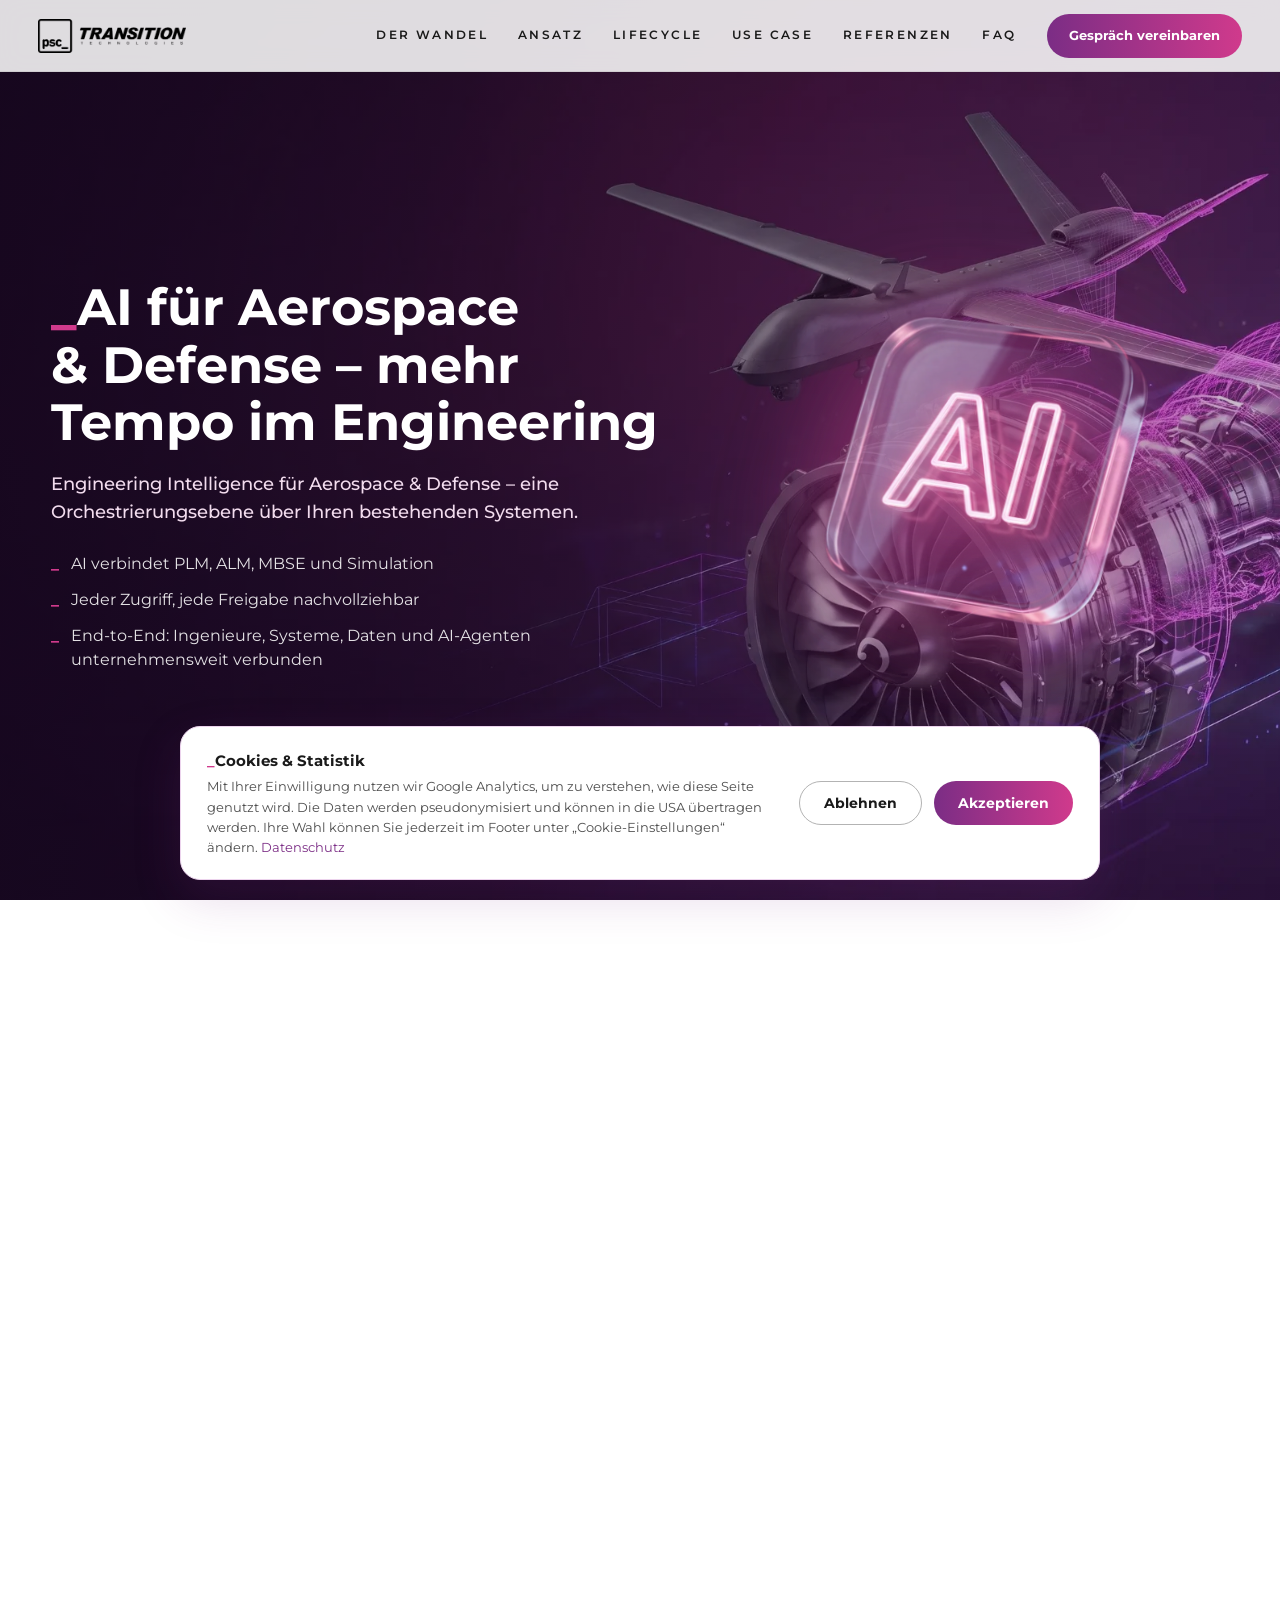
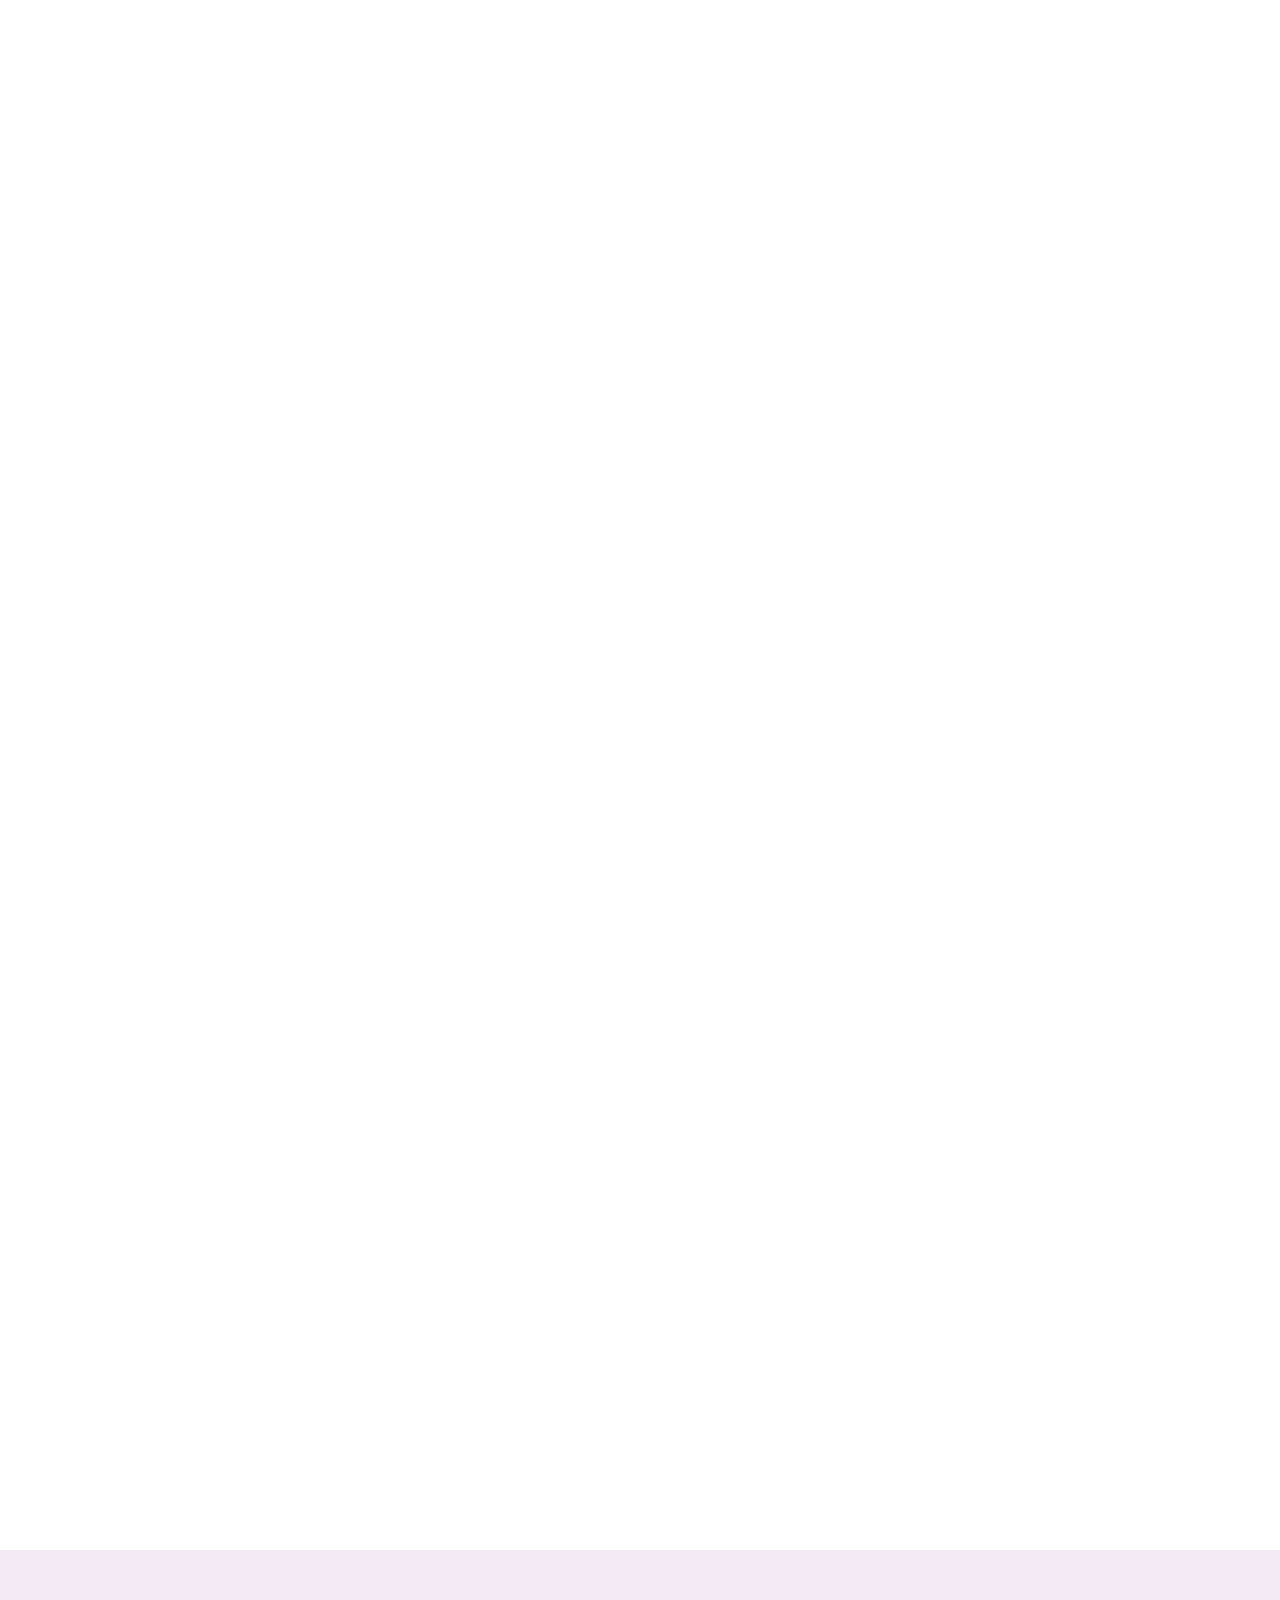
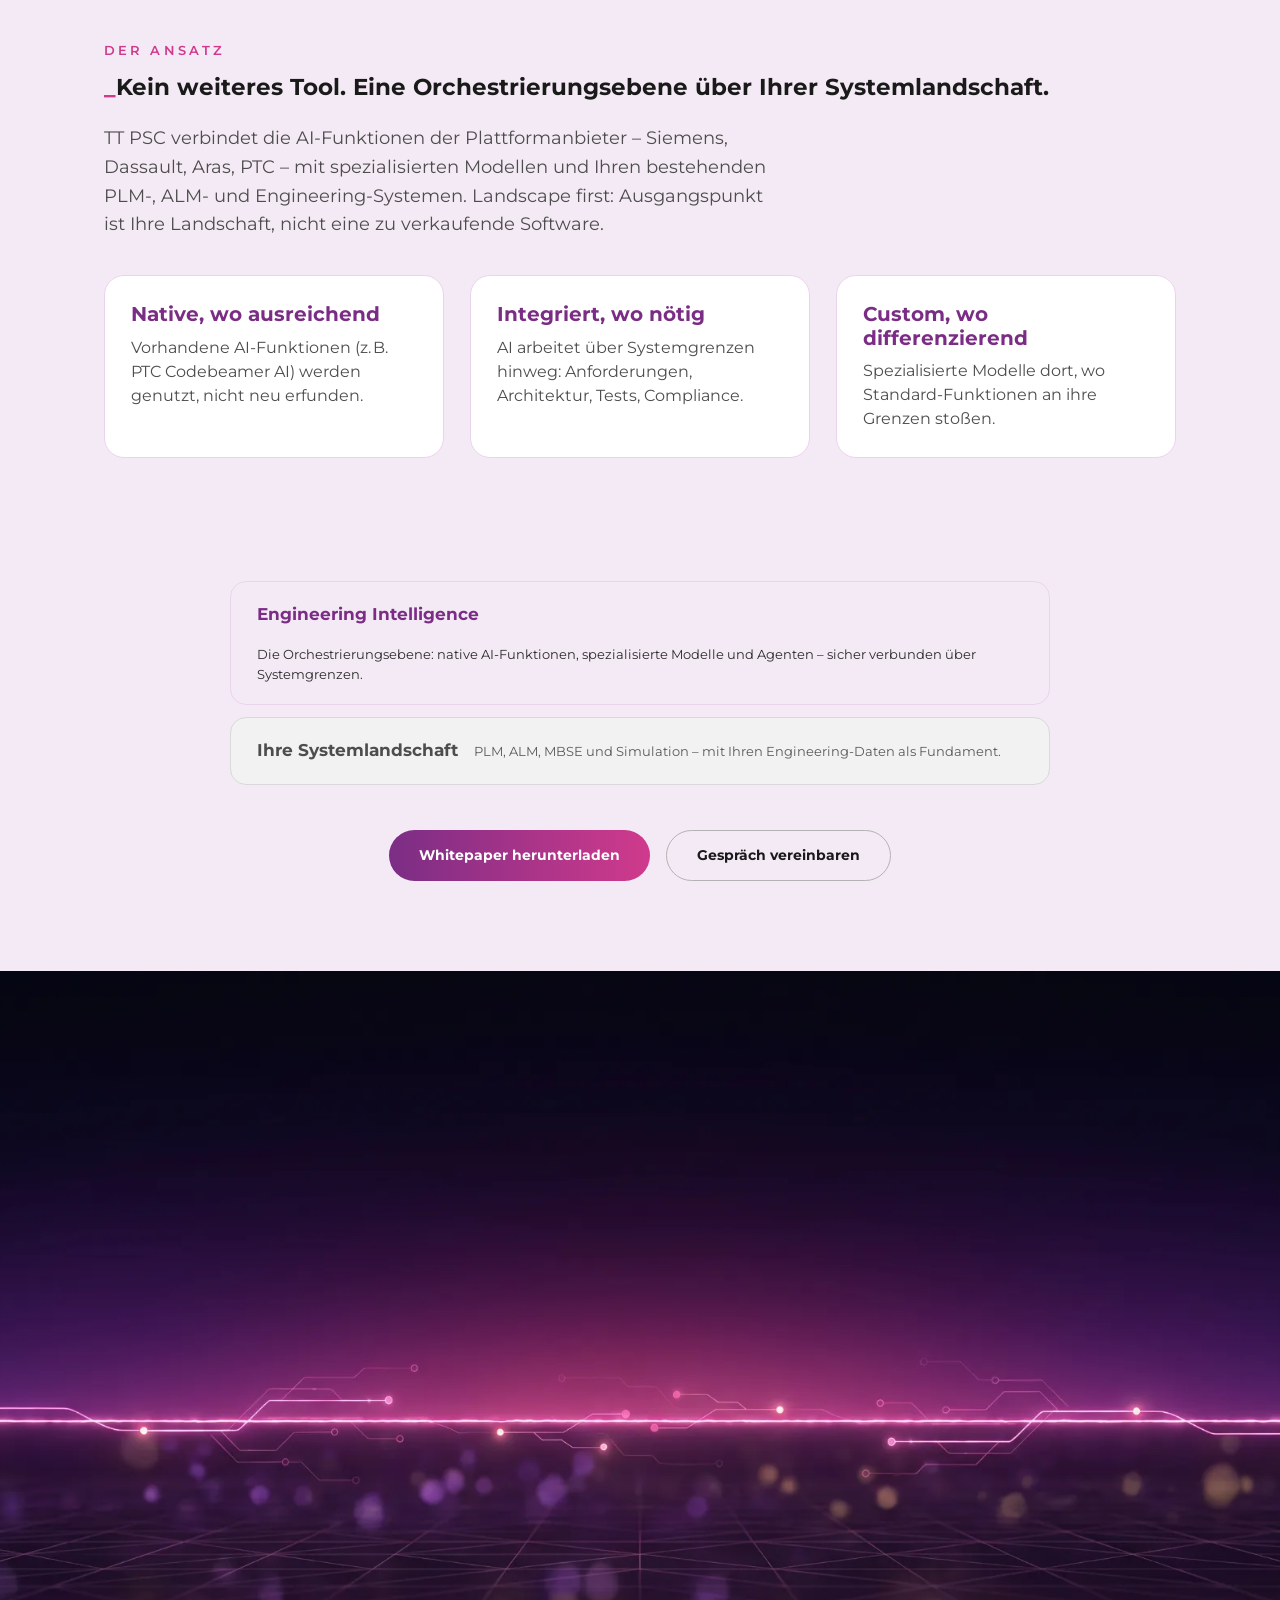
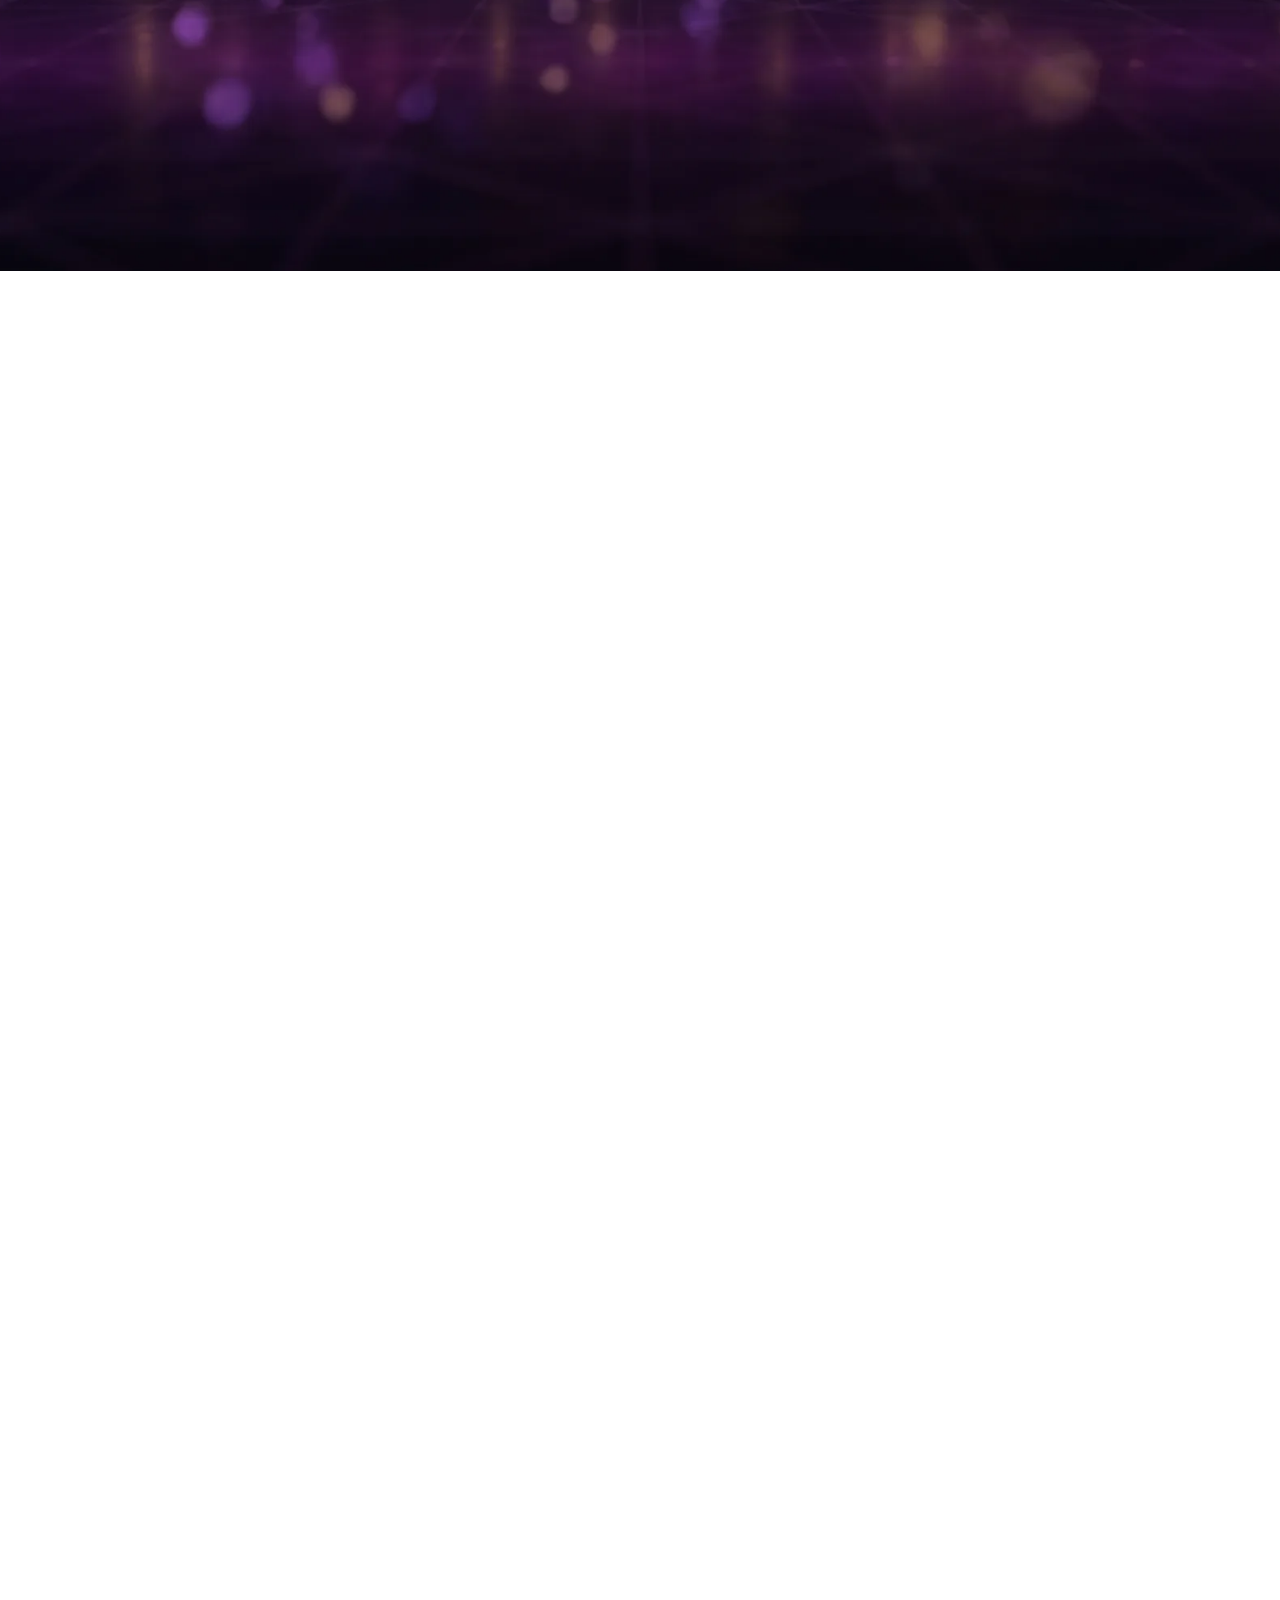
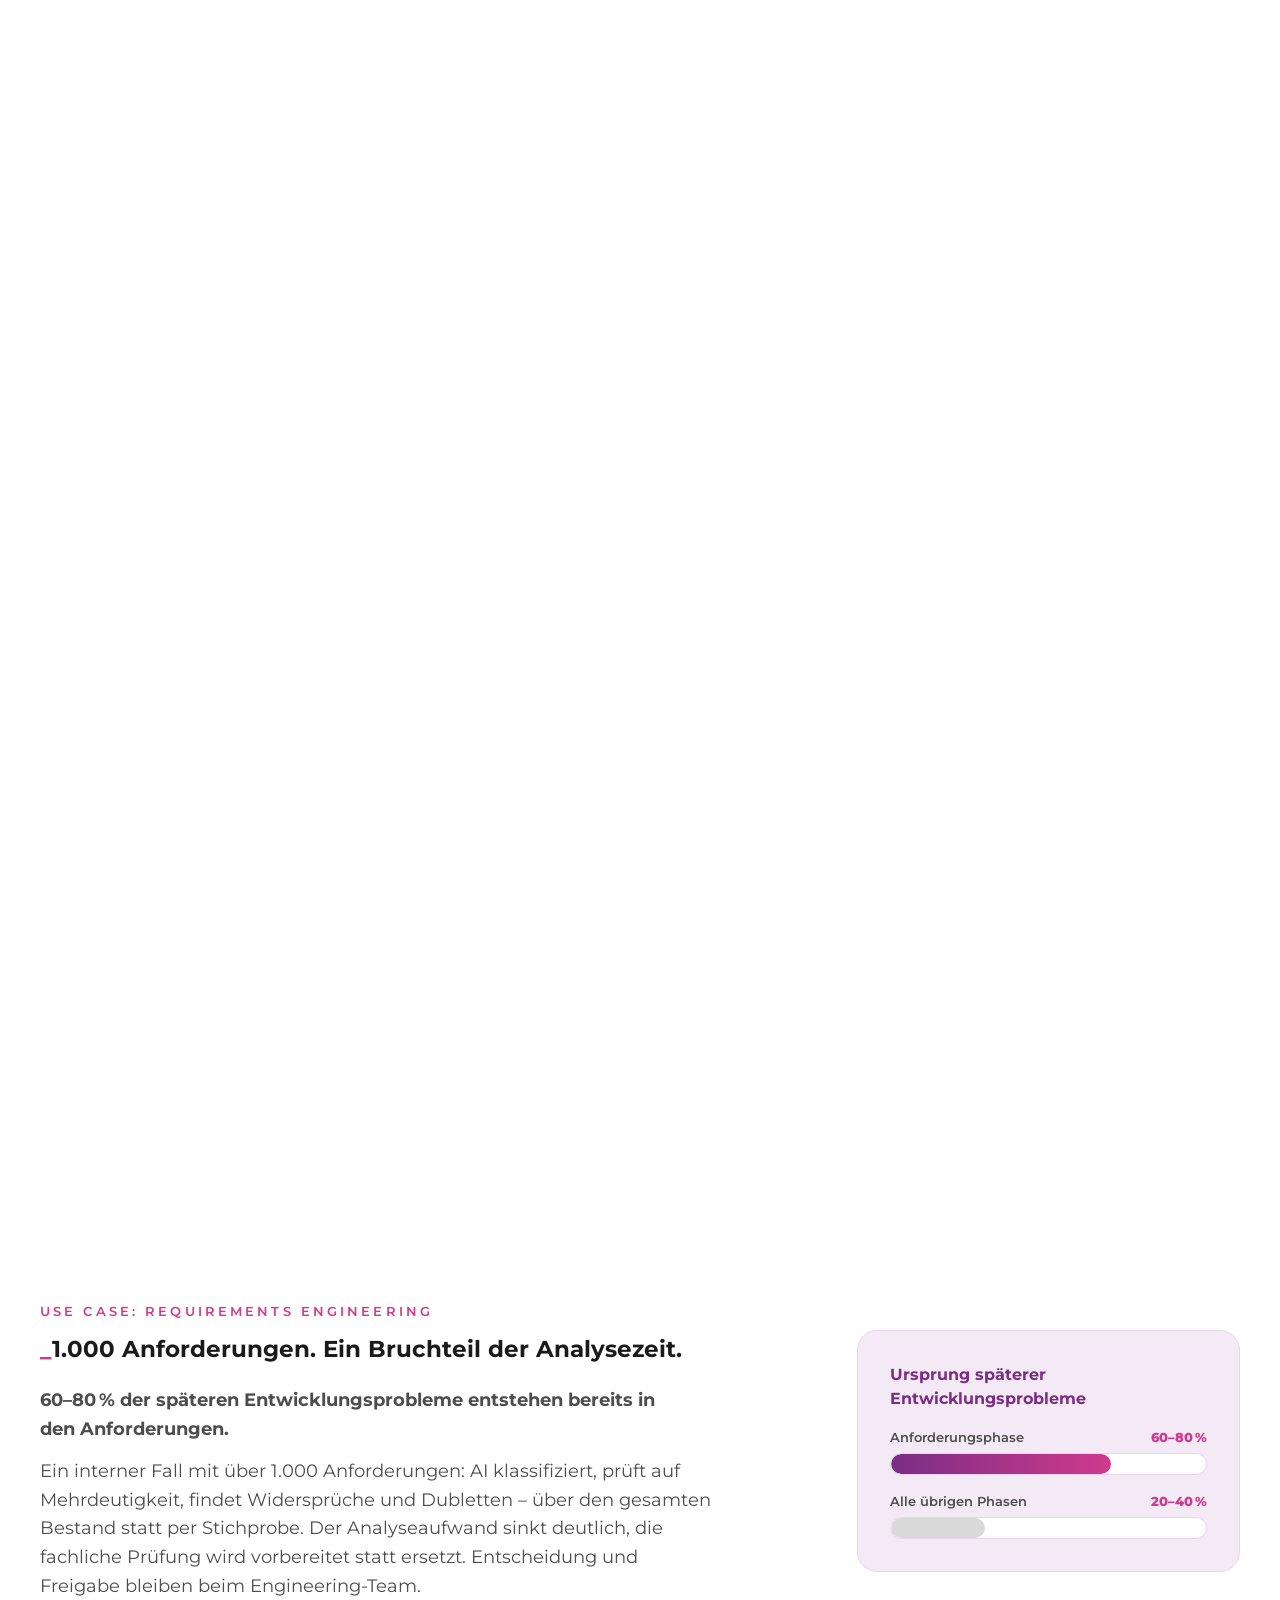
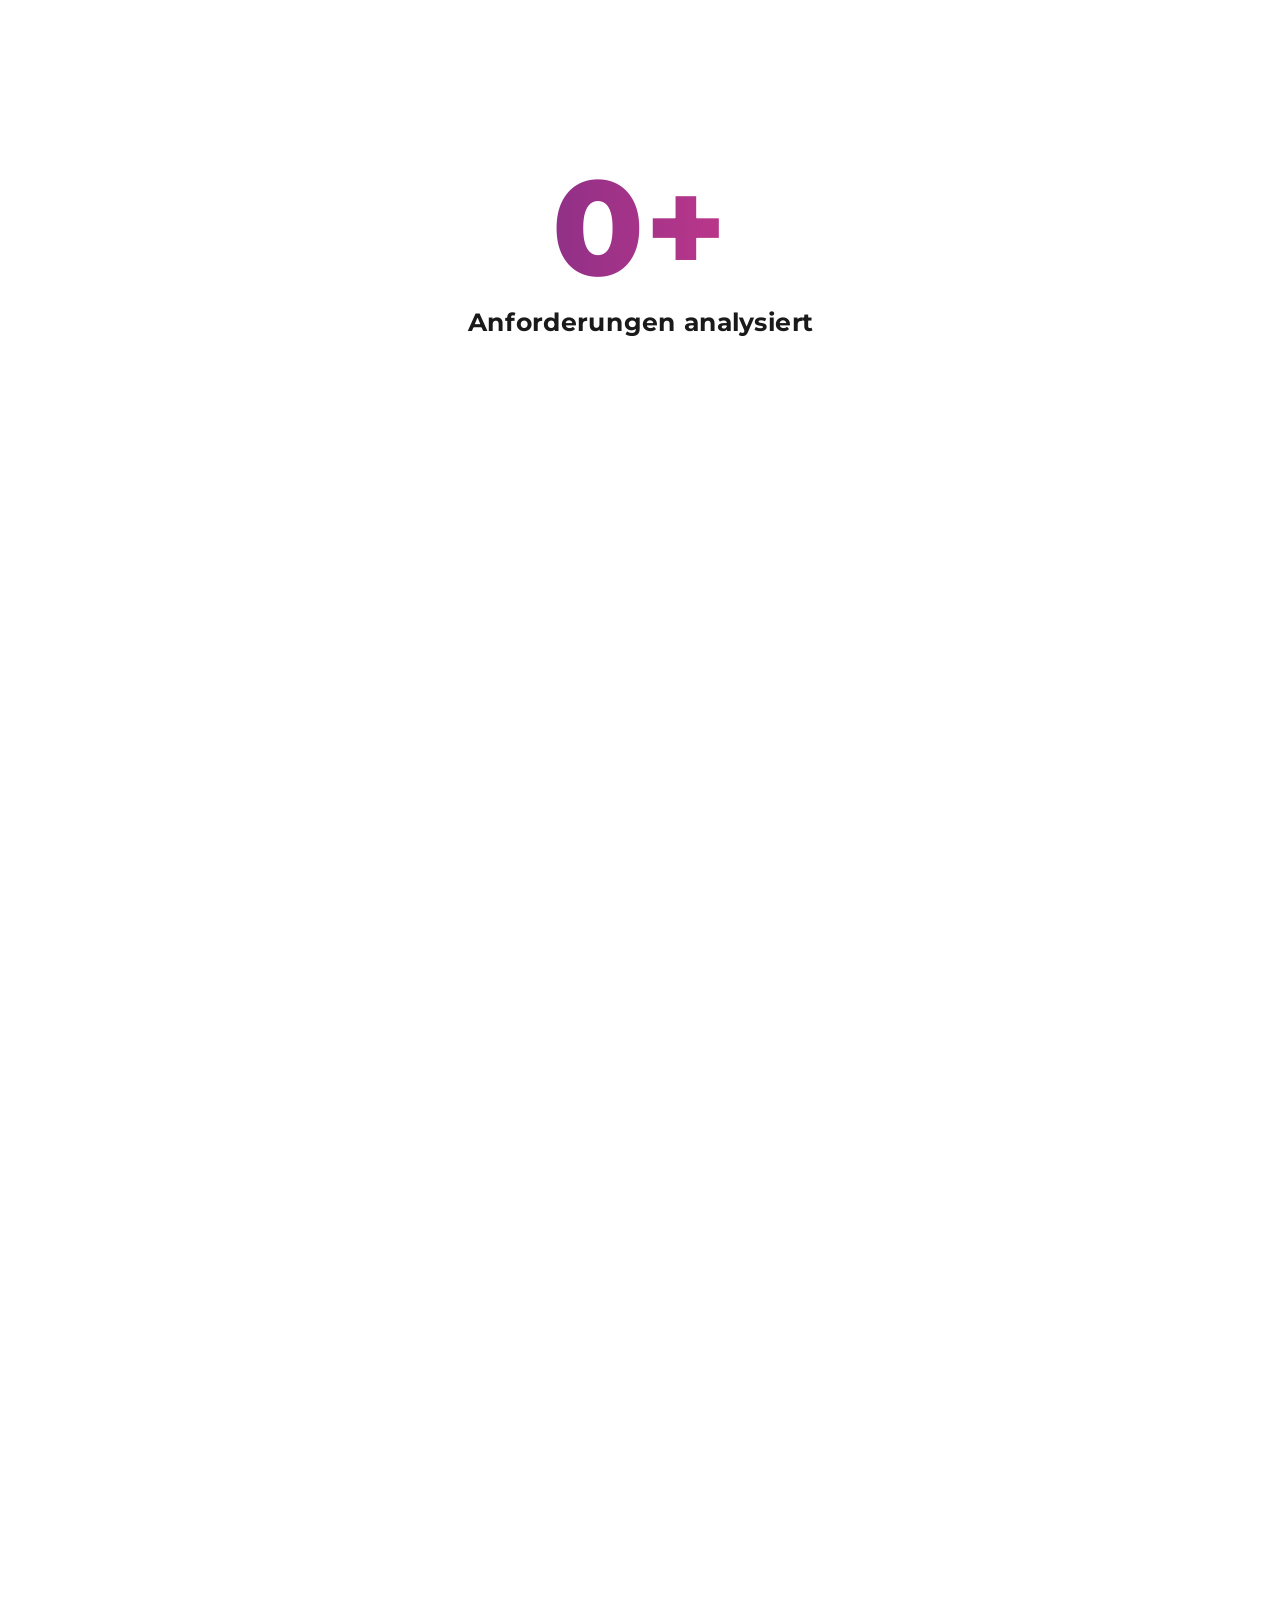
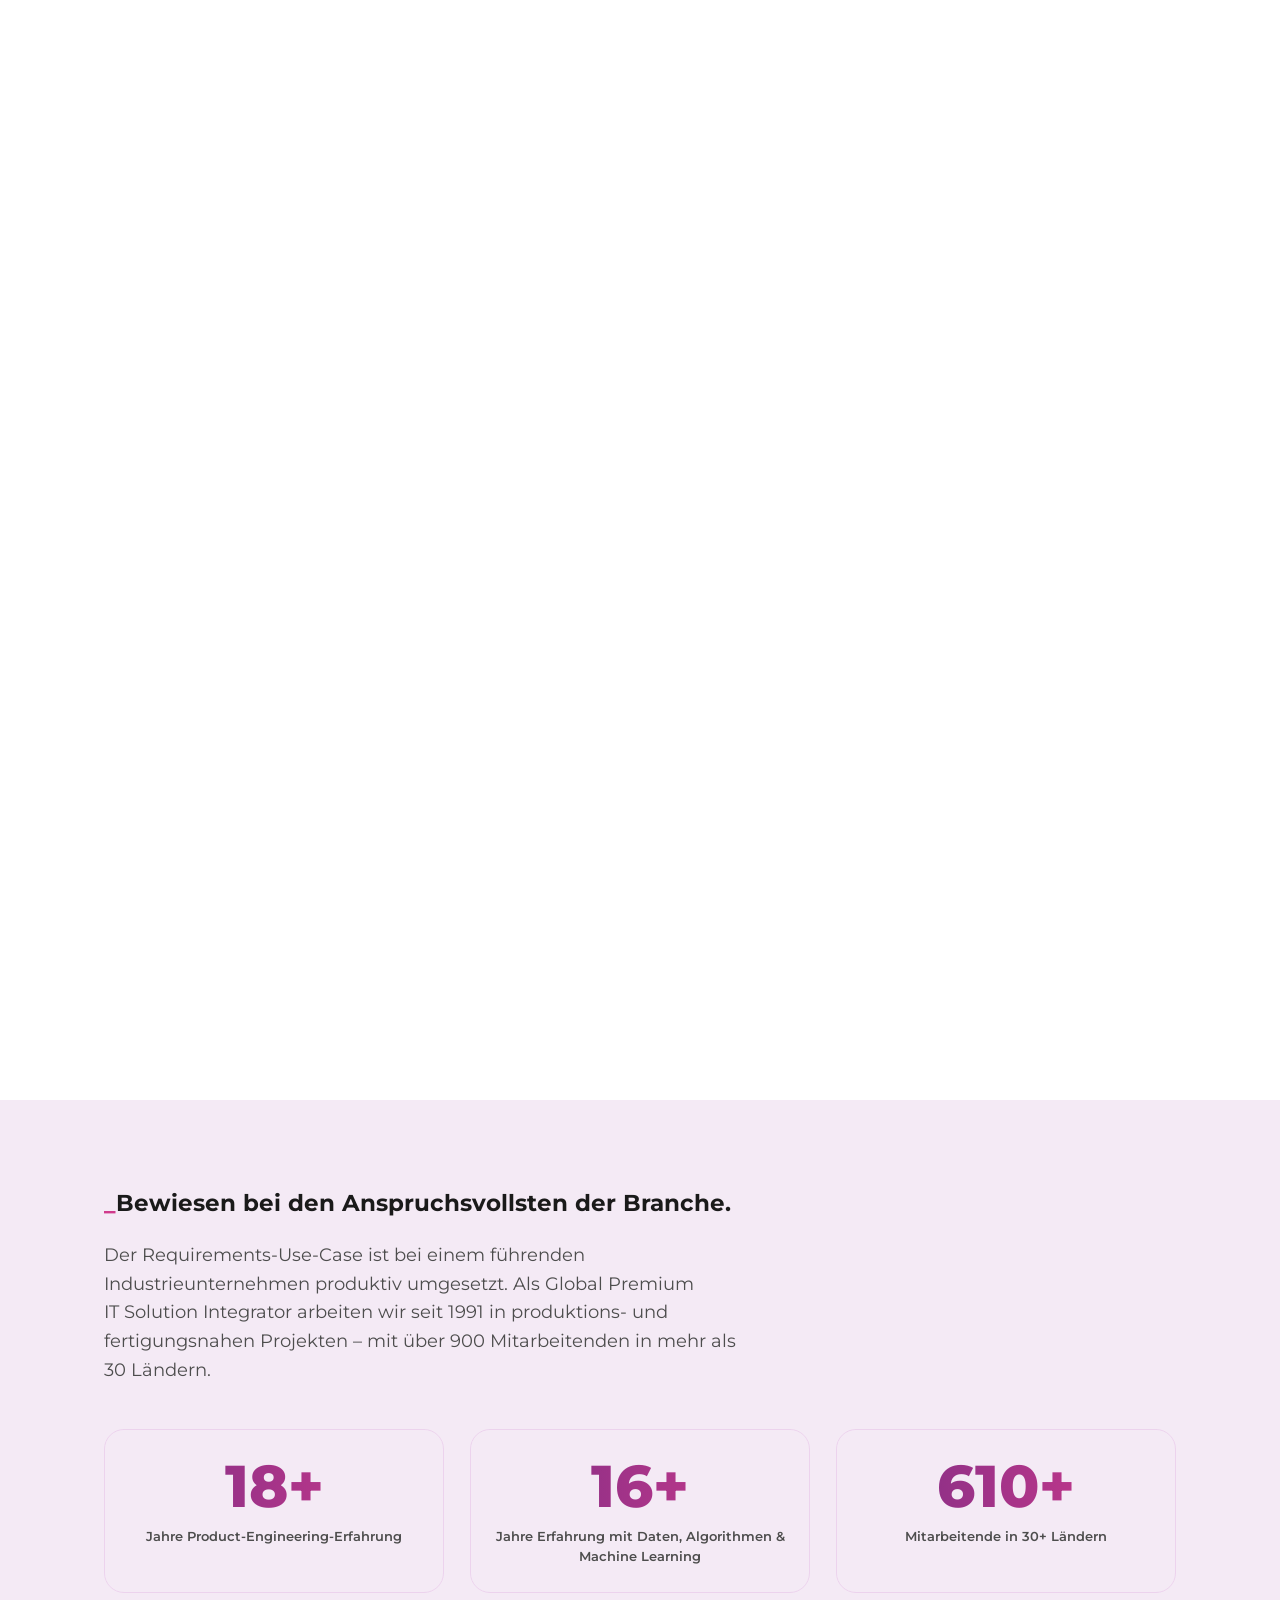
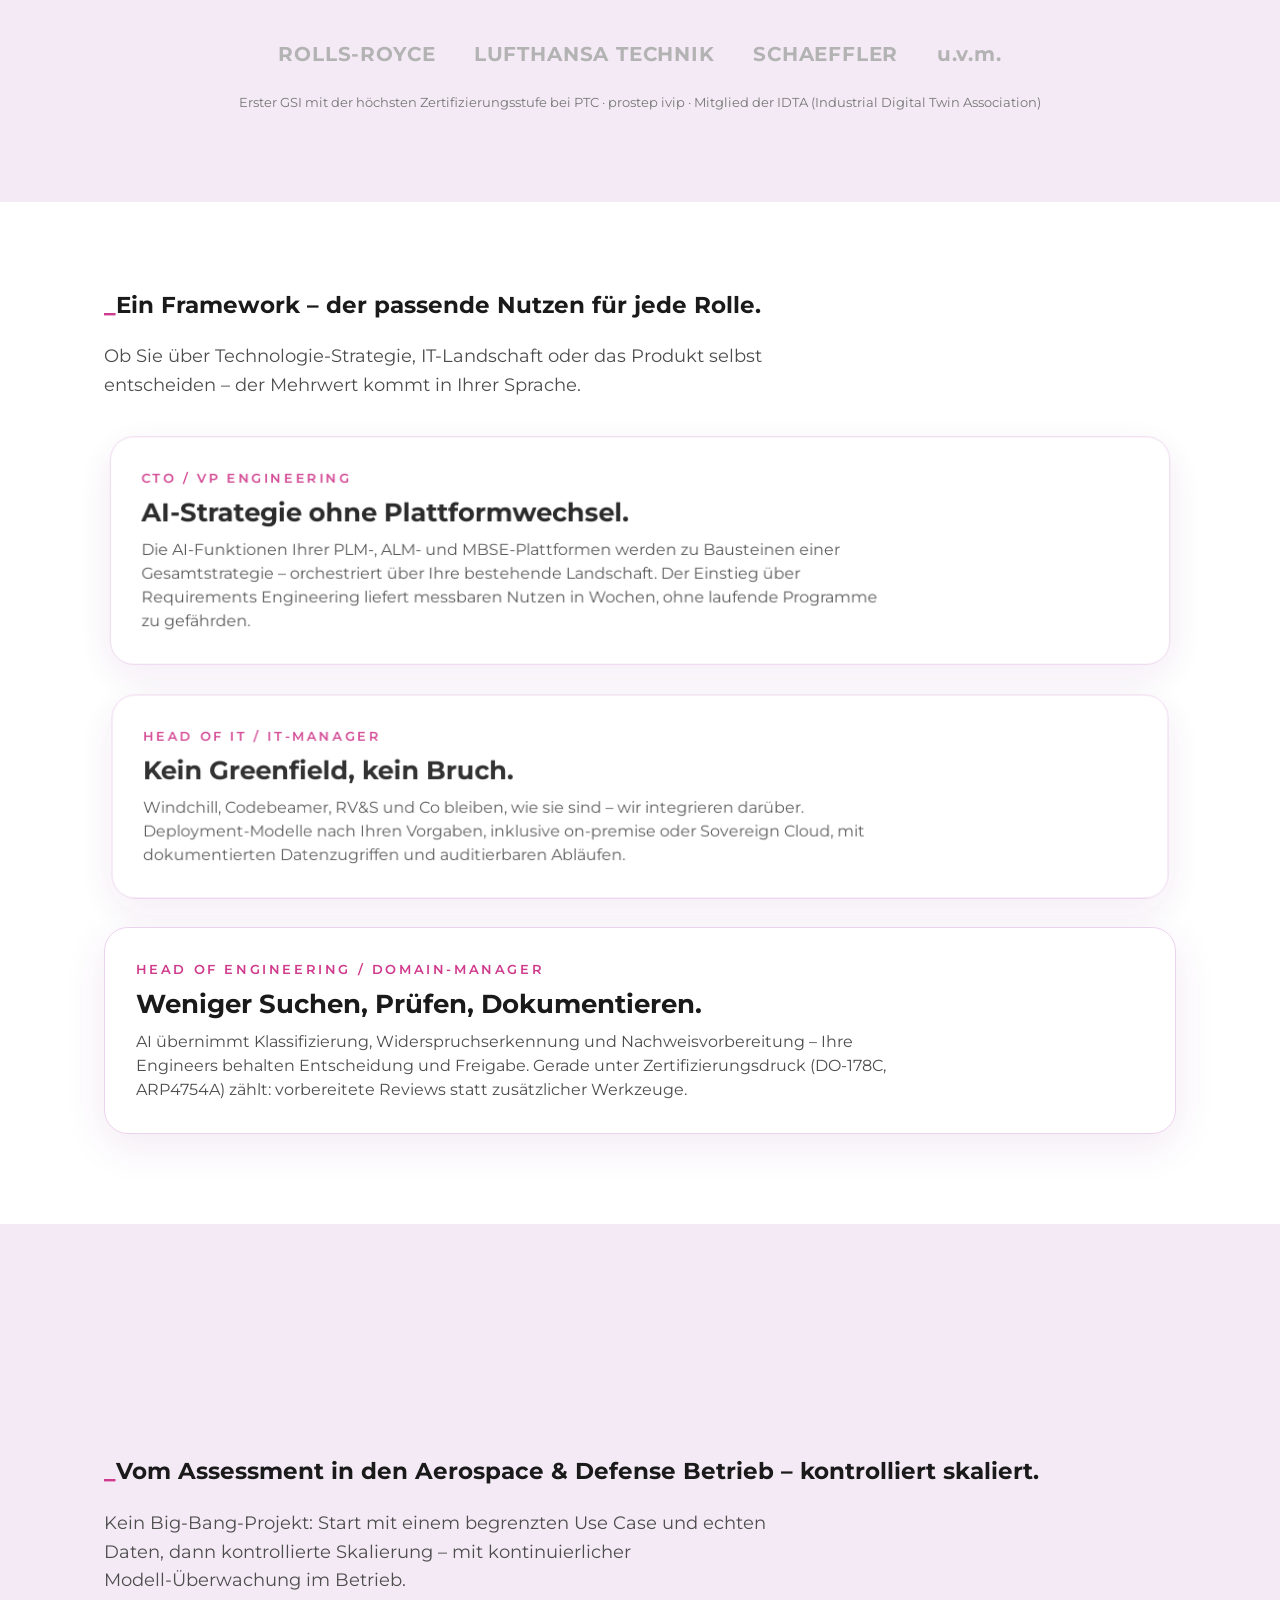
==== commit 8271bf8e: "Add files via upload" ====
--- a/index.html
+++ b/index.html
@@ -1,6 +1,9 @@
 <!DOCTYPE html>
 <html lang="de">
 <head>
+<!-- Google tag (gtag.js) + Consent Mode v2: standardmäßig abgelehnt, erst nach Einwilligung aktiv -->
+<script>window.dataLayer=window.dataLayer||[];function gtag(){dataLayer.push(arguments);}gtag('consent','default',{ad_storage:'denied',ad_user_data:'denied',ad_personalization:'denied',analytics_storage:'denied',wait_for_update:500});try{if(localStorage.getItem('ttpsc_consent')==='granted')gtag('consent','update',{analytics_storage:'granted'});}catch(_){}gtag('js',new Date());gtag('config','G-PXWZ92ZNSK');</script>
+<script async src="https://www.googletagmanager.com/gtag/js?id=G-PXWZ92ZNSK"></script>
 <meta charset="UTF-8">
 <meta name="viewport" content="width=device-width, initial-scale=1.0">
 <link rel="preload" href="assets/hero-bg.webp" as="image" fetchpriority="high">
@@ -22,7 +25,7 @@
 <link rel="stylesheet" href="_ds/tt-psc-design-system-732e489f-d70c-4ef9-aea7-15bab71294e5/tokens/colors.css">
 <link rel="stylesheet" href="_ds/tt-psc-design-system-732e489f-d70c-4ef9-aea7-15bab71294e5/tokens/typography.css">
 <link rel="stylesheet" href="_ds/tt-psc-design-system-732e489f-d70c-4ef9-aea7-15bab71294e5/tokens/spacing.css">
-<link rel="stylesheet" href="css/landing.css?v=20261006">
+<link rel="stylesheet" href="css/landing.css?v=20261019">
 <script>window.va=window.va||function(){(window.vaq=window.vaq||[]).push(arguments);};</script>
 <script defer src="/_vercel/insights/script.js"></script>
 <script>window.si=window.si||function(){(window.siq=window.siq||[]).push(arguments);};</script>
@@ -356,7 +359,7 @@
 <div class="wrap" style="text-align:center">
 <h2 data-reveal><span class="usc">_</span>Mehr über AI in der Produktentwicklung</h2>
 <p class="lead" data-reveal data-reveal-delay="120" style="margin-left:auto;margin-right:auto">Erfahren Sie, wie TT PSC Künstliche Intelligenz in Engineering, PLM und Fertigung einsetzt – mit weiteren Use Cases, Einblicken und Lösungen.</p>
-<div data-reveal data-reveal-delay="240" style="margin-top:28px"><a class="pill pill-a" href="https://ttpsc.com/de/" target="_blank" rel="noopener" data-cursor="Mehr">Zur TT-PSC Seite</a></div>
+<div data-reveal data-reveal-delay="240" style="margin-top:28px"><a class="pill pill-a" href="https://ttpsc.com/de/loesungen/tt-psc-ki-framework/" target="_blank" rel="noopener" data-cursor="Mehr">Zur TT-PSC Seite</a></div>
 </div>
 </section>
 
@@ -370,9 +373,14 @@
 <a href="#kontakt">Kontakt</a>
 <a href="https://www.linkedin.com/company/transition-technologies-psc" target="_blank" rel="noopener">LinkedIn</a>
 <a href="https://ttpsc.com/en/policies/" target="_blank" rel="noopener">Policies and Regulations</a>
+<button type="button" class="cc-open">Cookie-Einstellungen</button>
 </nav>
 </div>
 </footer>
-<script src="js/landing.js?v=20261006"></script>
+<div class="cc-banner" id="cc-banner" role="dialog" aria-modal="false" aria-labelledby="cc-title" hidden>
+<div class="cc-text"><p class="cc-title" id="cc-title"><span class="usc">_</span>Cookies &amp; Statistik</p><p>Mit Ihrer Einwilligung nutzen wir Google Analytics, um zu verstehen, wie diese Seite genutzt wird. Die Daten werden pseudonymisiert und können in die USA übertragen werden. Ihre Wahl können Sie jederzeit im Footer unter „Cookie-Einstellungen“ ändern. <a href="https://ttpsc.com/en/policies/" target="_blank" rel="noopener">Datenschutz</a></p></div>
+<div class="cc-actions"><button type="button" class="pill pill-b" data-cc="denied">Ablehnen</button><button type="button" class="pill pill-a" data-cc="granted">Akzeptieren</button></div>
+</div>
+<script src="js/landing.js?v=20261019"></script>
 </body>
 </html>
--- a/css/landing.css
+++ b/css/landing.css
@@ -290,3 +290,14 @@
 
 /* ============ Mobile (nach den Basisregeln, damit sie greifen) ============ */
 @media(max-width:899px){.hero-inner{grid-template-columns:1fr;padding:100px clamp(20px,5vw,40px) 72px;gap:28px}.hero-copy h1{max-width:none}.hero-badge-zone{order:-1}.hero-badge{width:min(46vw,190px)}.hero-points li{font-size:15.5px}.hero-scrollhint{display:none}.contact-person{flex-wrap:wrap}.uc-box ol{gap:8px}}
+
+/* Cookie-Banner */
+.cc-banner{position:fixed;left:50%;bottom:20px;transform:translateX(-50%);z-index:80;width:min(920px,calc(100% - 32px));background:#fff;border:1px solid var(--border-accent);border-radius:20px;box-shadow:0 18px 48px rgba(123,45,133,.18);padding:22px 26px;display:flex;gap:24px;align-items:center;font-size:var(--fs-small);line-height:1.55;color:var(--text-body)}
+.cc-banner[hidden]{display:none}
+.cc-title{font-weight:700;font-size:clamp(15px,1.1vw,17px);color:var(--ink);margin-bottom:4px}
+.cc-text{flex:1;min-width:0}
+.cc-actions{display:flex;gap:12px;flex-shrink:0}
+.cc-actions .pill{padding:12px 24px;min-height:44px;font-size:14px;cursor:pointer}
+.foot-nav button.cc-open{background:none;border:0;cursor:pointer;text-align:left;font-family:inherit;font-size:var(--fs-small);font-weight:600;color:rgba(255,255,255,.85);min-height:44px;display:inline-flex;align-items:center;padding:10px 0}.foot-nav button.cc-open:hover{color:#fff}
+body.cc-showing .skip-intro{bottom:calc(20px + var(--cc-h,0px) + 12px)}
+@media(max-width:699px){.cc-banner{flex-direction:column;align-items:stretch;bottom:12px;padding:18px}.cc-actions .pill{flex:1}}
